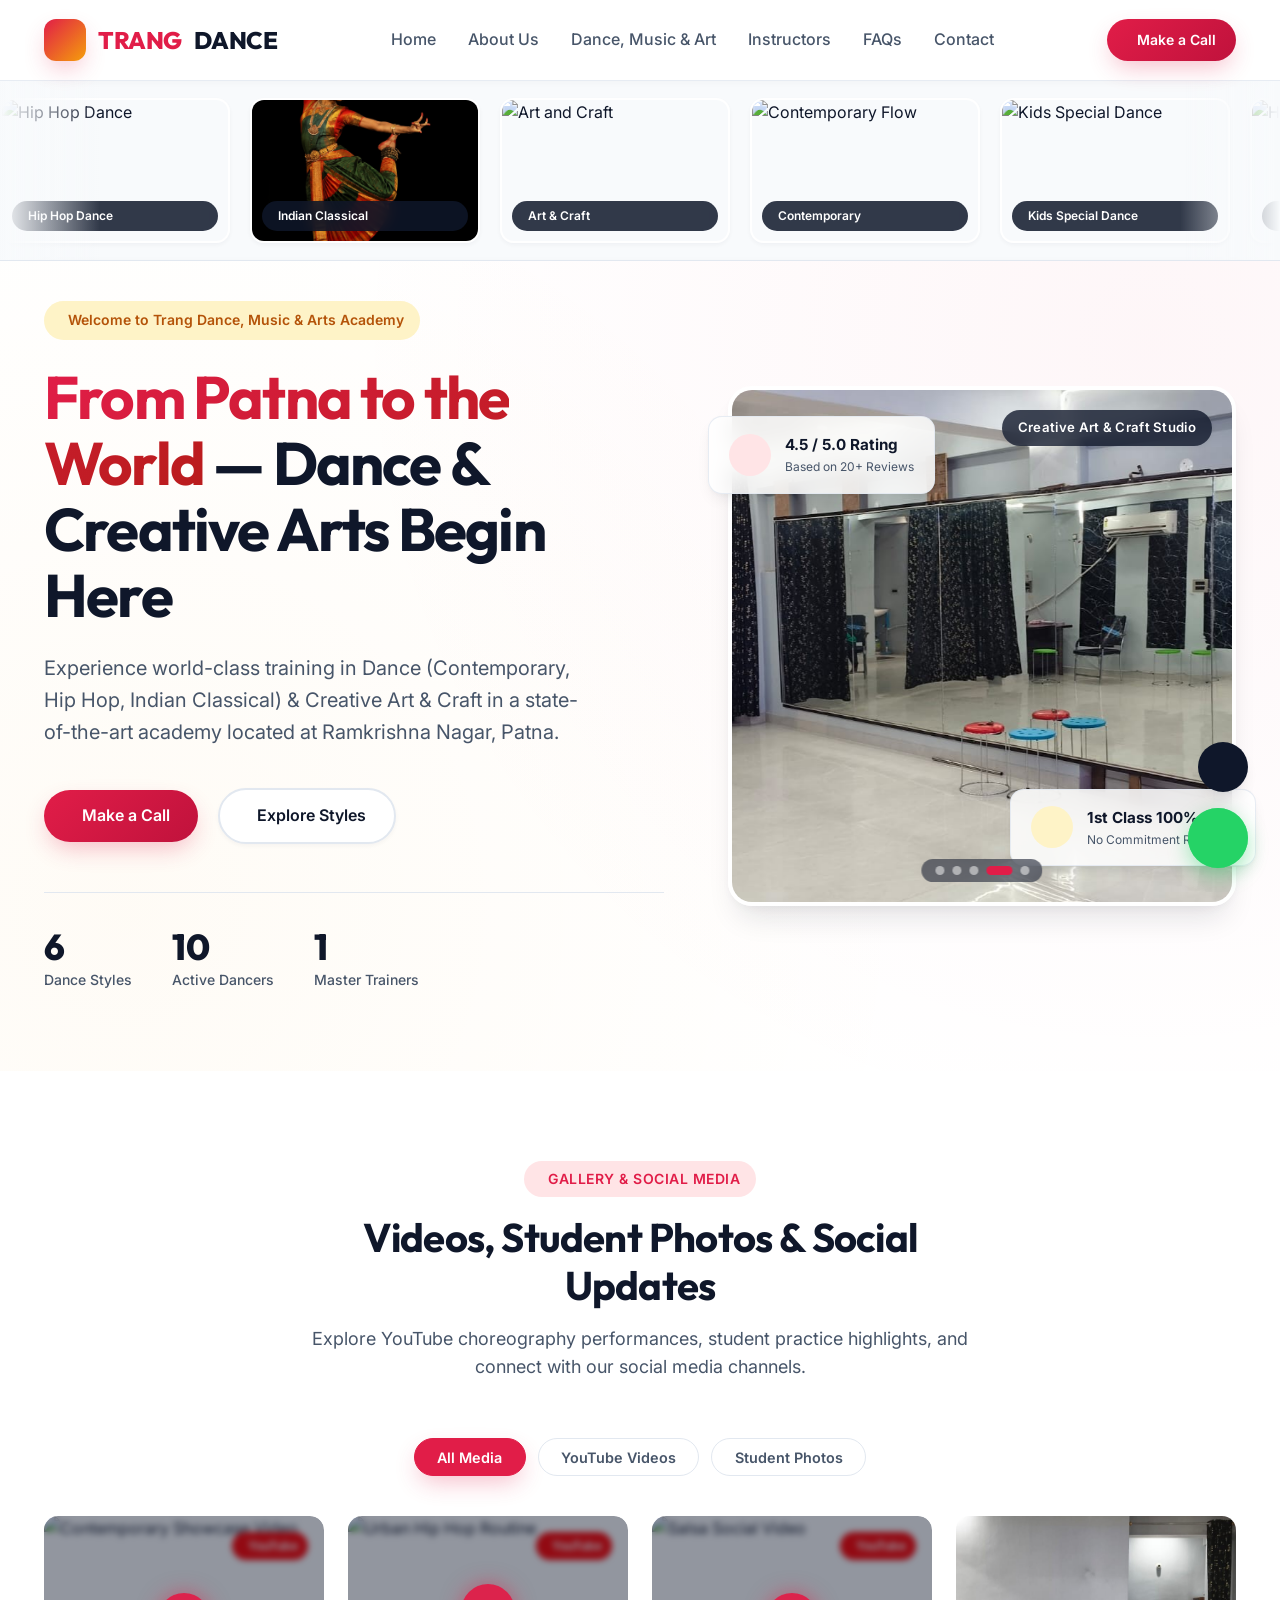
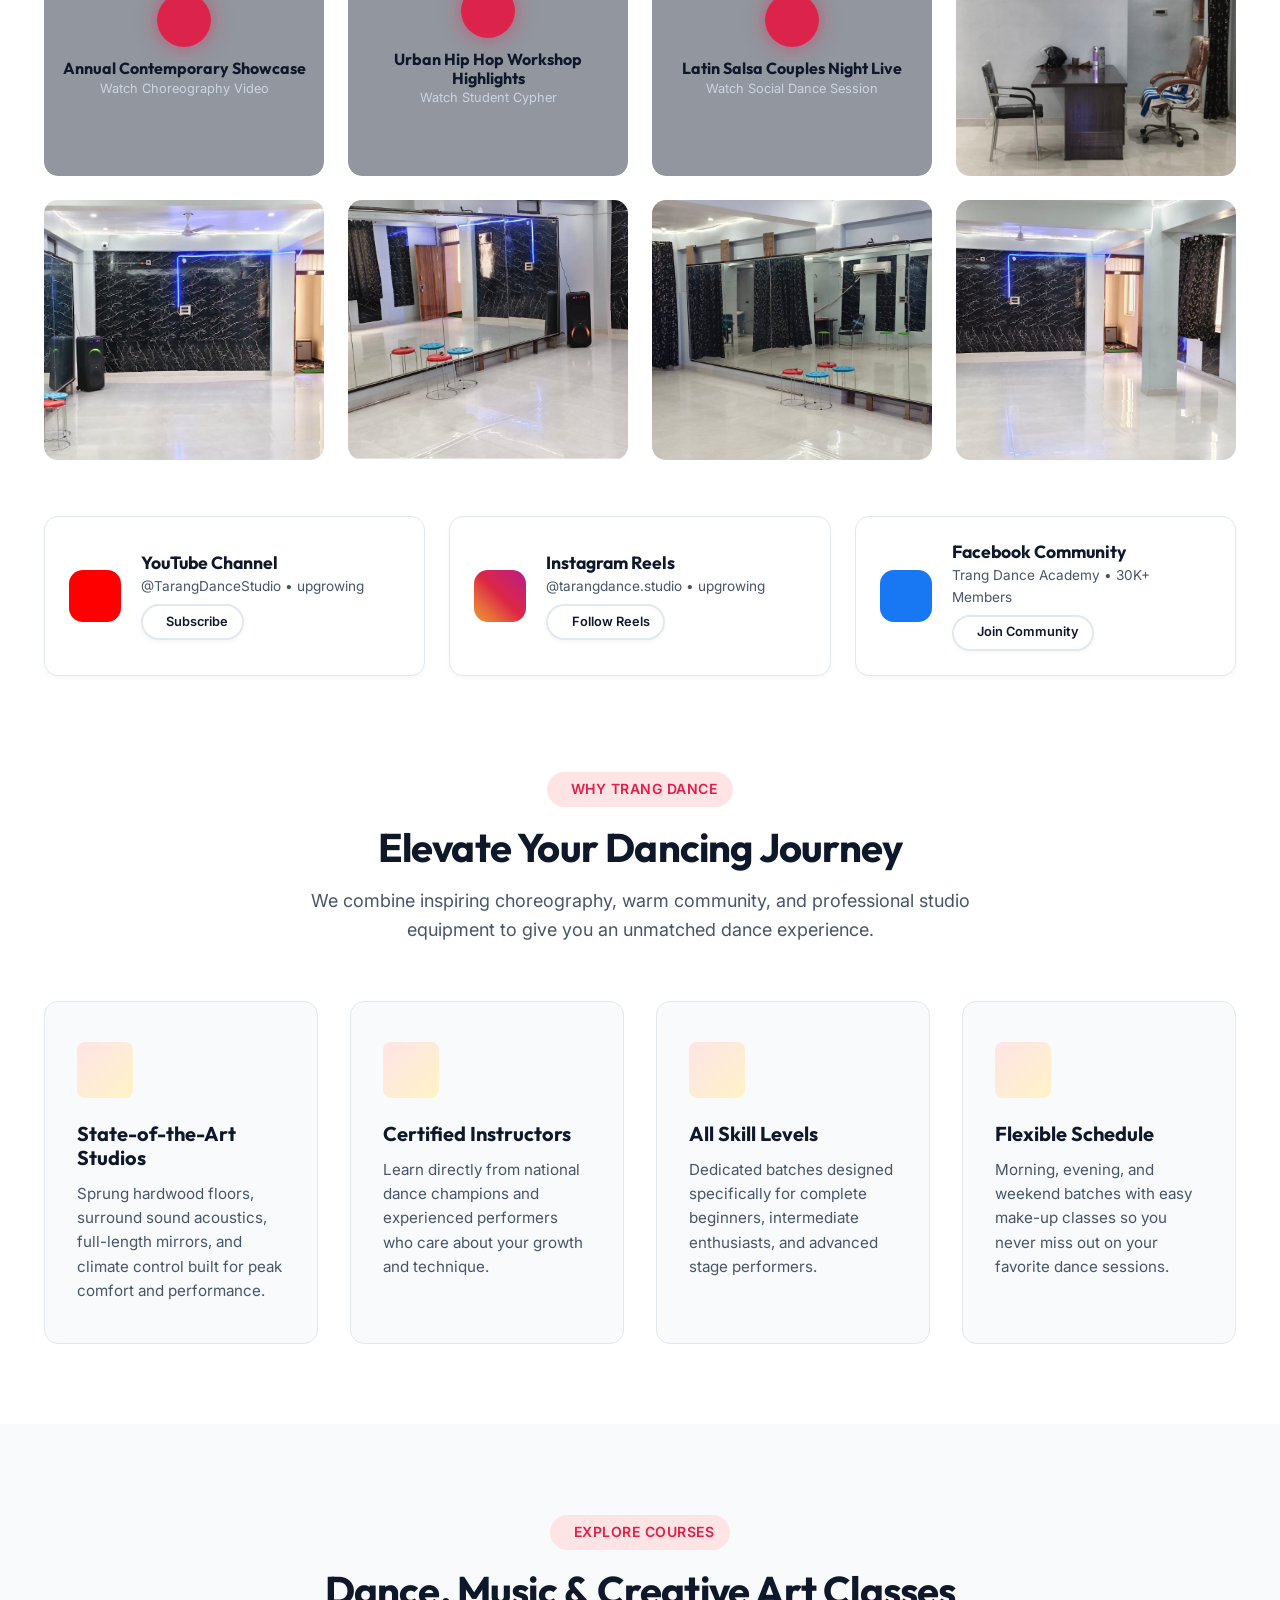
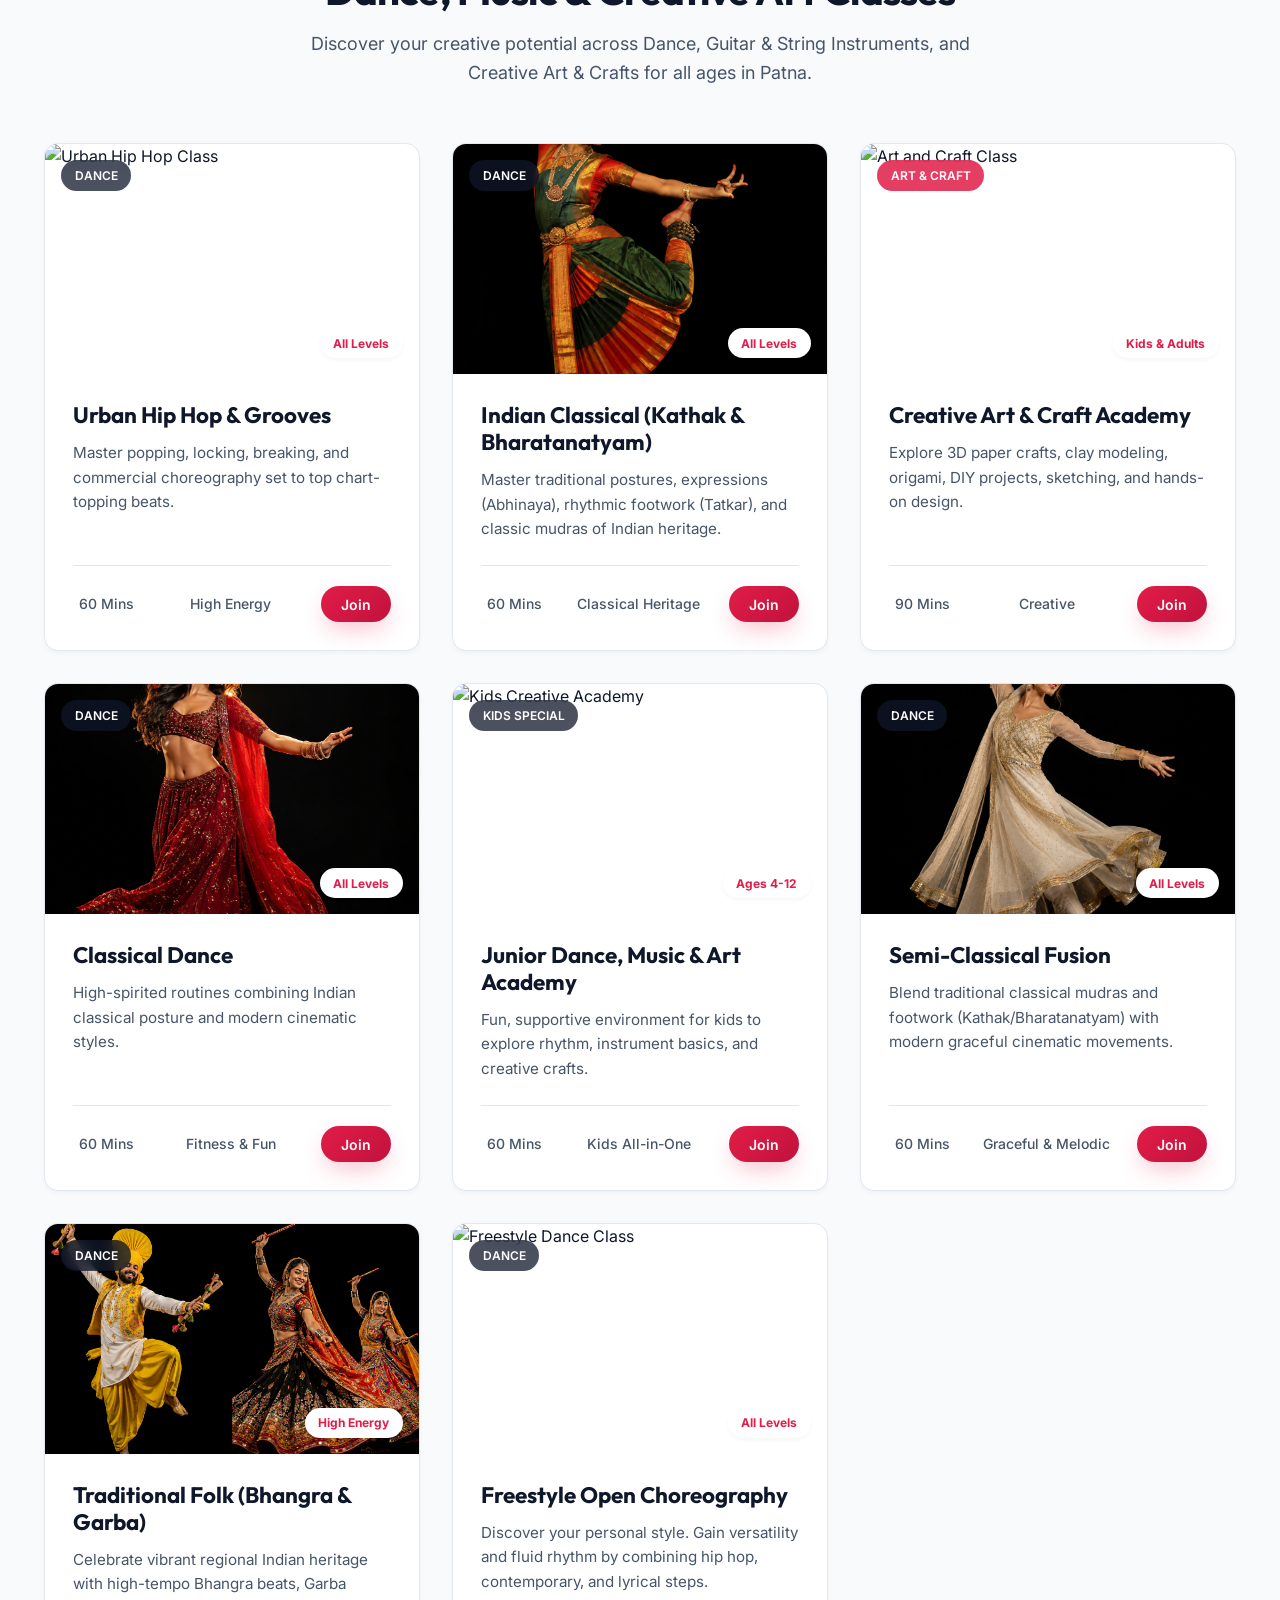
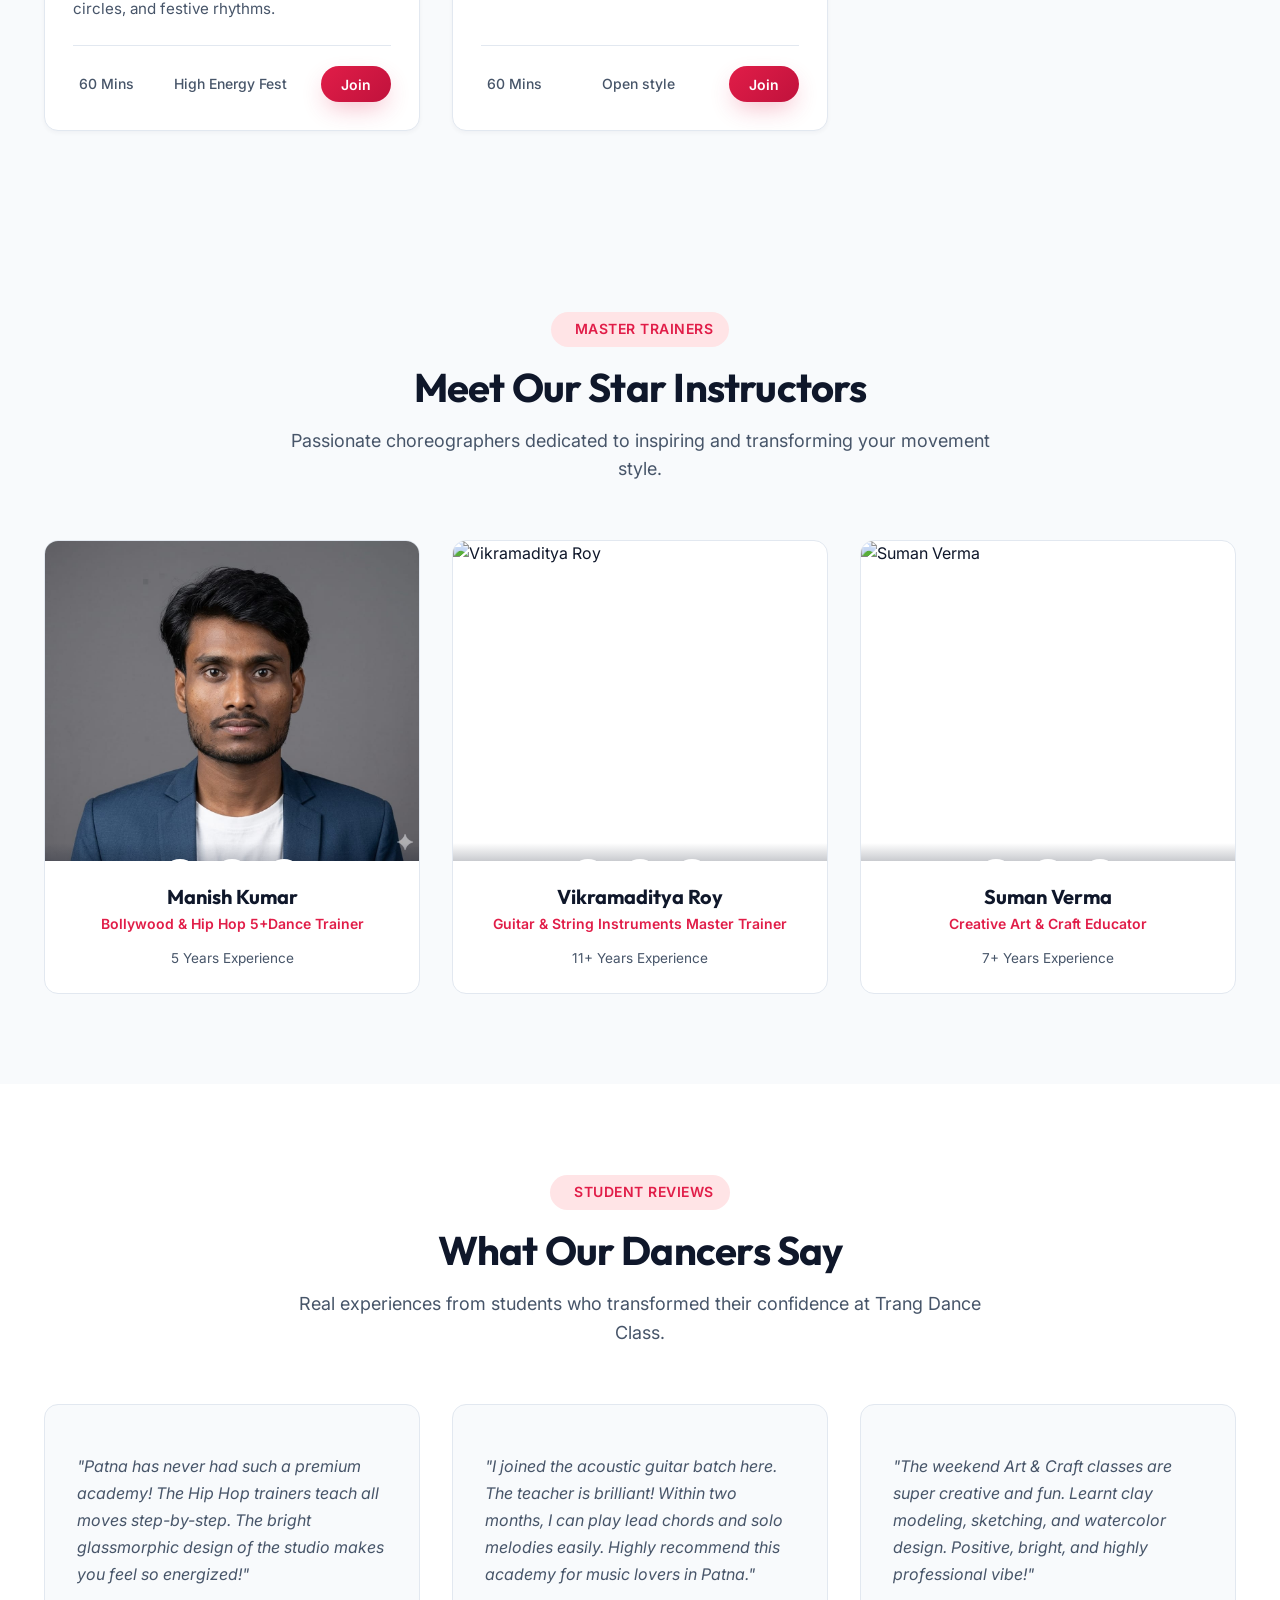
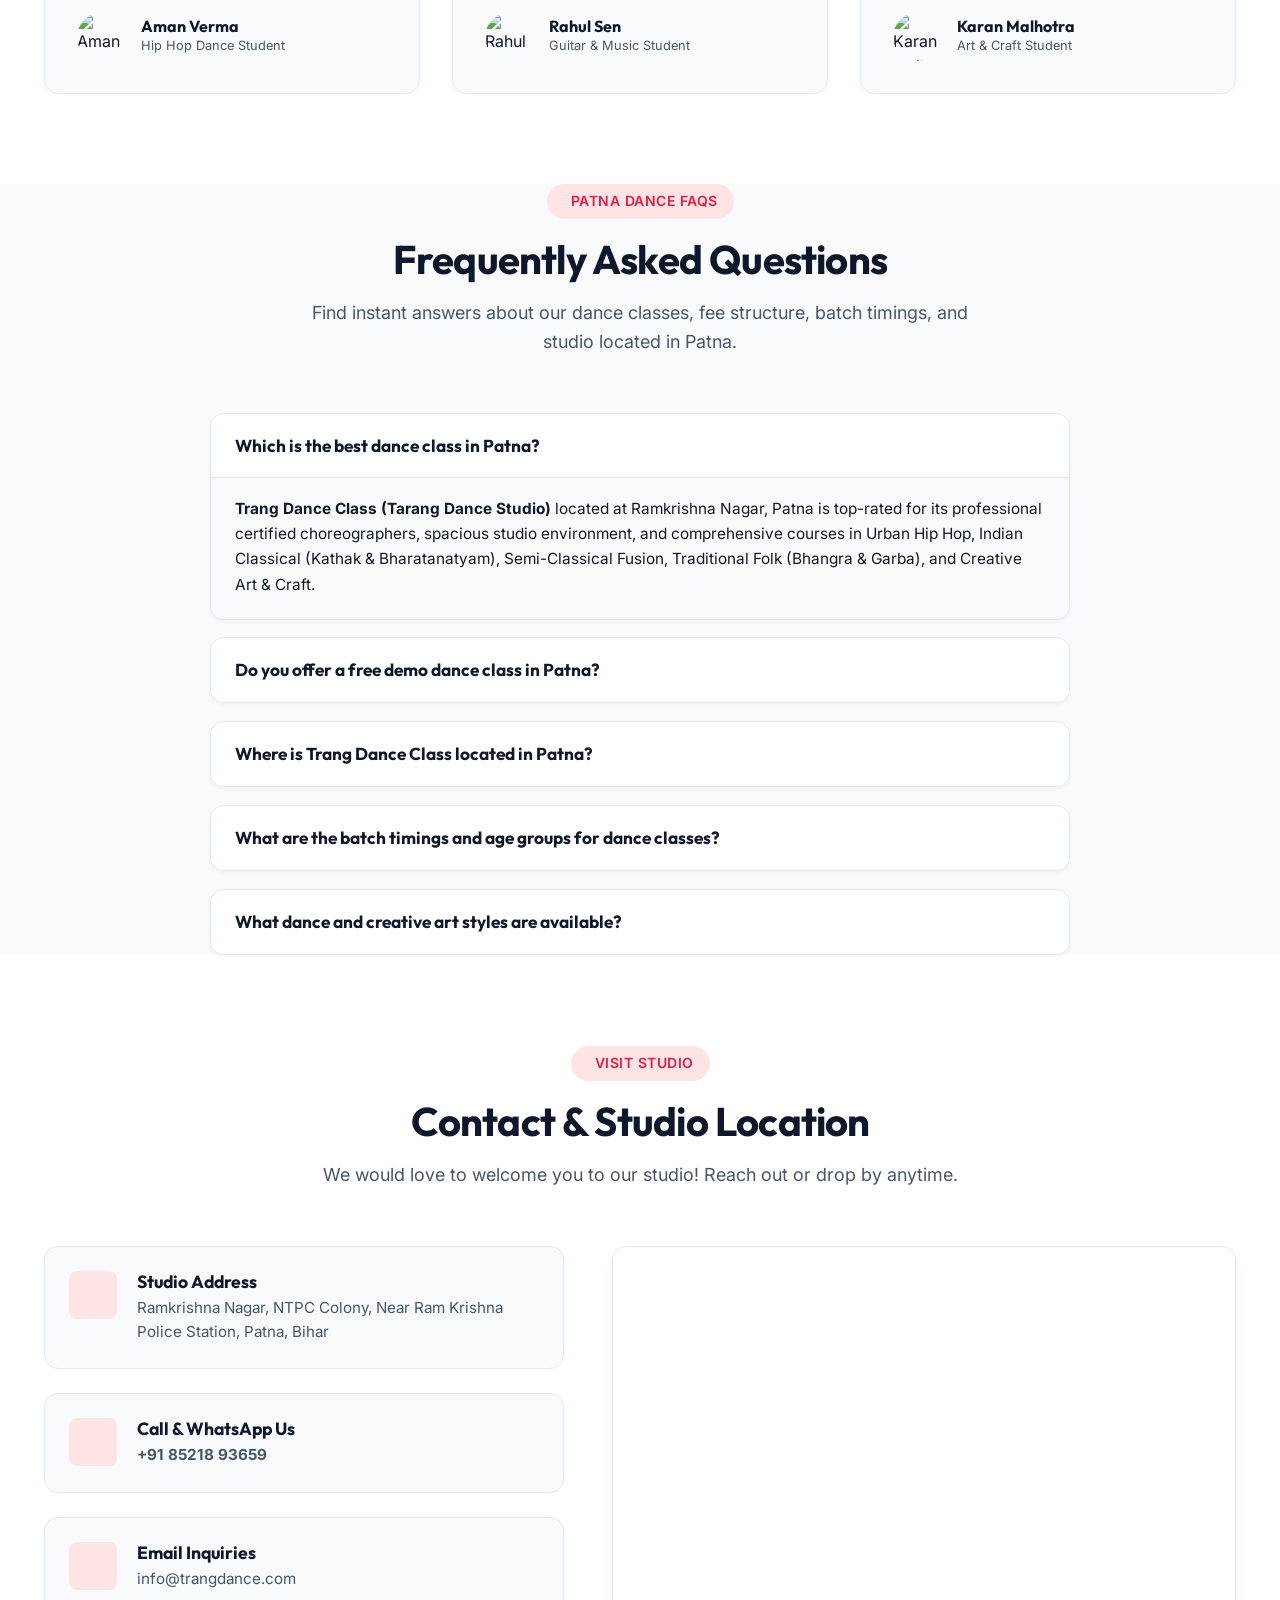
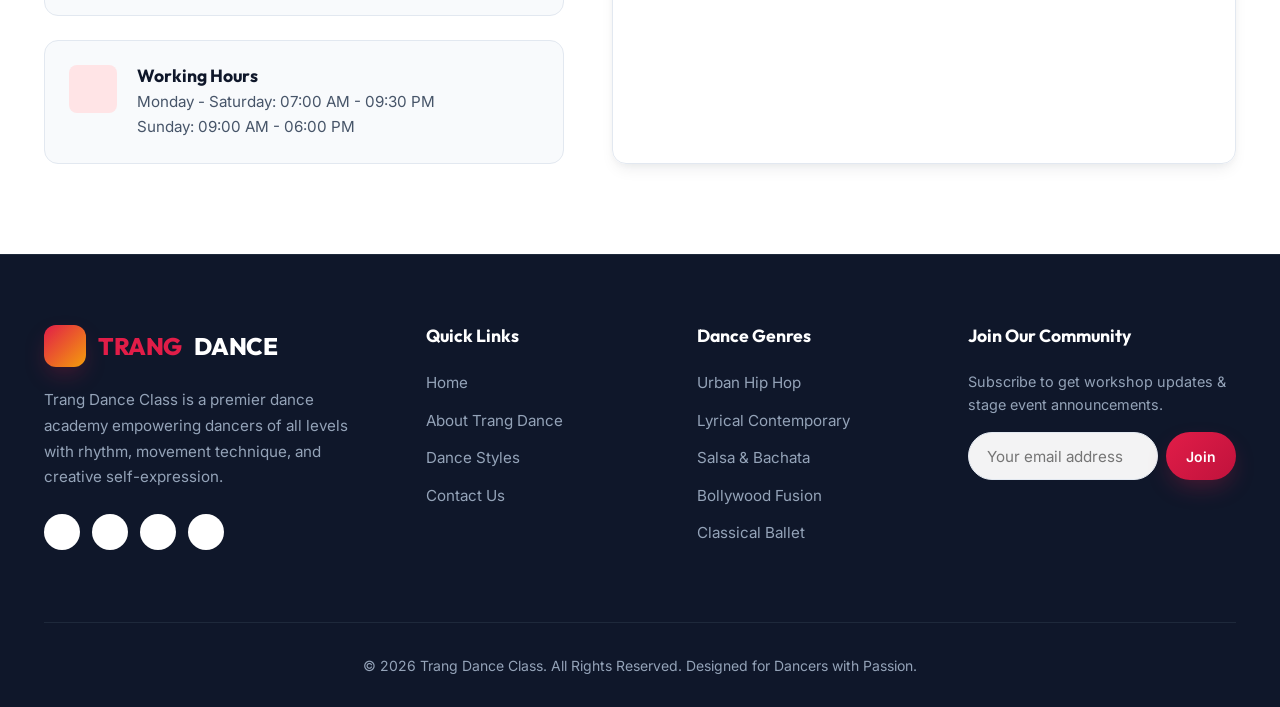
==== index.html @ 114a0bfc "feat: replace Classical Ballet with Kids Special Dance across ticker banner and hero slides" ====
<!DOCTYPE html>
<html lang="en">

  <!-- Primary On-Page SEO Meta Tags -->
  <title>Best Dance Classes in Patna | Trang Dance Class & Academy | #1 Dance Studio Patna</title>
  <meta name="title" content="Best Dance Classes in Patna | Trang Dance Class & Academy | #1 Dance Studio Patna">
  <meta name="description"
    content="Looking for the best dance classes in Patna? Trang Dance Class in Ramkrishna Nagar & Kankarbagh offers expert training in Hip Hop, Kathak, Classical, Semi-Classical, Folk, Contemporary & Art & Craft for kids & adults. Book 100% Free Demo Class today!">
  <meta name="keywords"
    content="best dance classes in Patna, top dance academy in Patna, dance studio Ramkrishna Nagar Patna, Kathak classes Patna, Hip Hop dance class Patna, dance school near Kankarbagh Patna, Semi classical dance Patna, Folk dance Bhangra Garba Patna, kids dance classes Patna, Trang Dance Class">
  <meta name="author" content="Trang Dance Class Patna">
  <meta name="robots" content="index, follow">
  <link rel="canonical" href="https://www.trangdanceclasses.com/">

  <!-- Local SEO & Geo Meta Tags (Patna, Bihar) -->
  <meta name="geo.region" content="IN-BR">
  <meta name="geo.placename" content="Patna">
  <meta name="geo.position" content="25.5941;85.1376">
  <meta name="ICBM" content="25.5941, 85.1376">

  <!-- Open Graph / Facebook Meta Tags -->
  <meta property="og:type" content="website">
  <meta property="og:url" content="https://www.trangdanceclasses.com/">
  <meta property="og:title" content="Best Dance Classes in Patna | Trang Dance Class & Academy">
  <meta property="og:description"
    content="Ranked #1 Dance Academy in Patna (Ramkrishna Nagar). Join Hip Hop, Kathak, Semi-Classical, Folk & Art classes with certified trainers. Claim 1st Class 100% Free!">
  <meta property="og:image" content="https://www.trangdanceclasses.com/image/image1.jpeg">
  <meta property="og:site_name" content="Trang Dance Class Patna">

  <!-- Twitter Meta Tags -->
  <meta property="twitter:card" content="summary_large_image">
  <meta property="twitter:url" content="https://www.trangdanceclasses.com/">
  <meta property="twitter:title" content="Best Dance Classes in Patna | Trang Dance Class & Academy">
  <meta property="twitter:description"
    content="Top rated dance academy in Patna offering Hip Hop, Kathak, Indian Classical, Semi-Classical & Creative Arts. Book free trial now!">
  <meta property="twitter:image" content="https://www.trangdanceclasses.com/image/image1.jpeg">

  <!-- Google Fonts: Outfit & Inter -->
  <link rel="preconnect" href="https://fonts.googleapis.com">
  <link rel="preconnect" href="https://fonts.gstatic.com" crossorigin>
  <link
    href="https://fonts.googleapis.com/css2?family=Inter:wght@300;400;500;600;700&family=Outfit:wght@500;600;700;800;900&display=swap"
    rel="stylesheet">

  <!-- Remix Icon CDN for Clean Modern Icons -->
  <link href="https://cdn.jsdelivr.net/npm/remixicon@3.5.0/fonts/remixicon.css" rel="stylesheet">

  <!-- Stylesheet -->
  <link rel="stylesheet" href="styles.css">

  <!-- Schema.org JSON-LD Structured Data for LocalBusiness / DanceSchool & FAQPage -->
  <script type="application/ld+json">
  {
    "@context": "https://schema.org",
    "@graph": [
      {
        "@type": "DanceSchool",
        "@id": "https://www.trangdanceclasses.com/#organization",
        "name": "Trang Dance Class & Academy",
        "alternateName": ["Tarang Dance Studio Patna", "Trang Dance Academy Patna"],
        "url": "https://www.trangdanceclasses.com/",
        "logo": "https://www.trangdanceclasses.com/image/image1.jpeg",
        "image": "https://www.trangdanceclasses.com/image/image1.jpeg",
        "description": "Top-rated dance academy and studio in Patna located at Ramkrishna Nagar near Kankarbagh. Offering expert training in Hip Hop, Kathak, Indian Classical, Semi-Classical, Folk, Contemporary, and Creative Art & Craft.",
        "telephone": "+918521893659",
        "priceRange": "₹",
        "address": {
          "@type": "PostalAddress",
          "streetAddress": "Ramkrishna Nagar, Near Bypass Road",
          "addressLocality": "Patna",
          "addressRegion": "Bihar",
          "postalCode": "800027",
          "addressCountry": "IN"
        },
        "geo": {
          "@type": "GeoCoordinates",
          "latitude": 25.5941,
          "longitude": 85.1376
        },
        "openingHoursSpecification": [
          {
            "@type": "OpeningHoursSpecification",
            "dayOfWeek": ["Monday", "Tuesday", "Wednesday", "Thursday", "Friday", "Saturday"],
            "opens": "07:00",
            "closes": "20:30"
          },
          {
            "@type": "OpeningHoursSpecification",
            "dayOfWeek": ["Sunday"],
            "opens": "08:00",
            "closes": "18:00"
          }
        ],
        "aggregateRating": {
          "@type": "AggregateRating",
          "ratingValue": "4.9",
          "reviewCount": "250",
          "bestRating": "5",
          "worstRating": "1"
        },
        "sameAs": [
          "https://www.instagram.com/tarangdance.studio",
          "https://www.youtube.com/@TarangDanceStudio",
          "https://facebook.com"
        ]
      },
      {
        "@type": "FAQPage",
        "@id": "https://www.trangdanceclasses.com/#faqpage",
        "mainEntity": [
          {
            "@type": "Question",
            "name": "Which is the best dance class in Patna?",
            "acceptedAnswer": {
              "@type": "Answer",
              "text": "Trang Dance Class (Tarang Dance Studio) in Ramkrishna Nagar, Patna is widely recognized as one of the best dance academies in Patna. It offers professional certified training in Hip Hop, Kathak, Indian Classical, Semi-Classical, Folk, Contemporary, and Art & Craft."
            }
          },
          {
            "@type": "Question",
            "name": "Do you offer a free demo dance class in Patna?",
            "acceptedAnswer": {
              "@type": "Answer",
              "text": "Yes! Trang Dance Class offers a 100% Free Demo / Trial Class for all new students. You can experience the class, meet our master trainers, and explore the studio before enrolling."
            }
          },
          {
            "@type": "Question",
            "name": "Where is Trang Dance Class located in Patna?",
            "acceptedAnswer": {
              "@type": "Answer",
              "text": "Trang Dance Class is located at Ramkrishna Nagar, near Kankarbagh & Bypass Road, Patna, Bihar 800027."
            }
          },
          {
            "@type": "Question",
            "name": "What dance styles are taught at Trang Dance Class Patna?",
            "acceptedAnswer": {
              "@type": "Answer",
              "text": "We offer beginner to advanced courses in Urban Hip Hop, Indian Classical (Kathak & Bharatanatyam), Semi-Classical Fusion, Traditional Folk (Bhangra & Garba), Contemporary Flow, Bollywood Dance, and Creative Art & Craft."
            }
          }
        ]
      }
    ]
  }
  </script>
</head>

<body>

  <!-- ==========================================
       HEADER & NAVIGATION BAR
       ========================================== -->
  <header class="header">
    <div class="container nav-container">
      <!-- Logo -->
      <a href="#hero" class="logo">
        <div class="logo-icon">
          <i class="ri-music-2-fill"></i>
        </div>
        <span>TRANG</span> DANCE
      </a>

      <!-- Navigation Links -->
      <nav class="nav-links" id="navLinks">
        <a href="#hero" class="nav-link active">Home</a>
        <a href="#about" class="nav-link">About Us</a>
        <a href="#programs" class="nav-link">Dance, Music & Art</a>
        <a href="#instructors" class="nav-link">Instructors</a>
        <a href="#faq" class="nav-link">FAQs</a>
        <a href="#contact" class="nav-link">Contact</a>
      </nav>

      <!-- Header Action Buttons -->
      <div class="nav-actions">
        <a href="tel:+918521893659" class="btn btn-primary btn-sm">
          <i class="ri-phone-fill"></i> Make a Call
        </a>
        <button class="mobile-toggle" id="mobileToggle" aria-label="Toggle navigation menu">
          <i class="ri-menu-line"></i>
        </button>
      </div>
    </div>
  </header>

  <!-- ==========================================
       INFINITE SLIDING IMAGE CAROUSEL (BELOW HEADER)
       ========================================== -->
  <div class="sliding-banner">
    <div class="sliding-track">
      <!-- Item 1: Hip Hop Dance -->
      <div class="slide-item">
        <img src="https://images.unsplash.com/photo-1535525153412-5a42439a210d?w=400&auto=format&fit=crop&q=80"
          alt="Hip Hop Dance">
        <span class="slide-badge"><i class="ri-fire-fill"></i> Hip Hop Dance</span>
      </div>
      <!-- Item 2: Indian Classical -->
      <div class="slide-item">
        <img src="/image/danceStyle1.png" alt="Indian Classical Dance">
        <span class="slide-badge"><i class="ri-sparkles-fill"></i> Indian Classical</span>
      </div>
      <!-- Item 3: Creative Art & Craft -->
      <div class="slide-item">
        <img src="https://images.unsplash.com/photo-1513364776144-60967b0f800f?w=400&auto=format&fit=crop&q=80"
          alt="Art and Craft">
        <span class="slide-badge"><i class="ri-palette-fill"></i> Art & Craft</span>
      </div>
      <!-- Item 4: Contemporary Dance -->
      <div class="slide-item">
        <img src="https://images.unsplash.com/photo-1508700115892-45ecd05ae2ad?w=400&auto=format&fit=crop&q=80"
          alt="Contemporary Flow">
        <span class="slide-badge"><i class="ri-heart-pulse-fill"></i> Contemporary</span>
      </div>
      <!-- Item 5: Kids Special Dance -->
      <div class="slide-item">
        <img src="https://images.unsplash.com/photo-1518611012118-696072aa579a?w=400&auto=format&fit=crop&q=80"
          alt="Kids Special Dance">
        <span class="slide-badge"><i class="ri-emotion-happy-fill"></i> Kids Special Dance</span>
      </div>

      <!-- Duplicate Set for 100% Seamless Infinite Loop -->
      <div class="slide-item">
        <img src="https://images.unsplash.com/photo-1535525153412-5a42439a210d?w=400&auto=format&fit=crop&q=80"
          alt="Hip Hop Dance">
        <span class="slide-badge"><i class="ri-fire-fill"></i> Hip Hop Dance</span>
      </div>
      <div class="slide-item">
        <img src="/image/danceStyle1.png" alt="Indian Classical Dance">
        <span class="slide-badge"><i class="ri-sparkles-fill"></i> Indian Classical</span>
      </div>
      <div class="slide-item">
        <img src="https://images.unsplash.com/photo-1513364776144-60967b0f800f?w=400&auto=format&fit=crop&q=80"
          alt="Art and Craft">
        <span class="slide-badge"><i class="ri-palette-fill"></i> Art & Craft</span>
      </div>
      <div class="slide-item">
        <img src="https://images.unsplash.com/photo-1508700115892-45ecd05ae2ad?w=400&auto=format&fit=crop&q=80"
          alt="Contemporary Flow">
        <span class="slide-badge"><i class="ri-heart-pulse-fill"></i> Contemporary</span>
      </div>
      <div class="slide-item">
        <img src="https://images.unsplash.com/photo-1518611012118-696072aa579a?w=400&auto=format&fit=crop&q=80"
          alt="Kids Special Dance">
        <span class="slide-badge"><i class="ri-emotion-happy-fill"></i> Kids Special Dance</span>
      </div>
    </div>
  </div>

  <!-- ==========================================
       HERO SECTION
       ========================================== -->
  <section class="hero" id="hero">
    <div class="container hero-grid">
      <!-- Left Content -->
      <div class="hero-text animate-on-scroll">
        <div class="hero-tag">
          <i class="ri-sparkles-fill"></i> Welcome to Trang Dance, Music & Arts Academy
        </div>
        <h1 class="hero-title">
          <span class="highlight">From Patna to the World</span> — Dance & Creative Arts Begin Here
        </h1>
        <p class="hero-description">
          Experience world-class training in Dance (Contemporary, Hip Hop, Indian Classical) & Creative Art & Craft in a
          state-of-the-art academy located at Ramkrishna Nagar, Patna.
        </p>

        <div class="hero-buttons">
          <a href="tel:+918521893659" class="btn btn-primary">
            <i class="ri-phone-fill"></i> Make a Call
          </a>
          <a href="#programs" class="btn btn-secondary">
            <i class="ri-run-line"></i> Explore Styles
          </a>
        </div>

        <!-- Metric Statistics Counter -->
        <div class="hero-stats">
          <div class="stat-item">
            <h3 class="counter" data-target="12">0</h3>
            <p>Dance Styles</p>
          </div>
          <div class="stat-item">
            <h3 class="counter" data-target="20">0</h3>
            <p>Active Dancers</p>
          </div>
          <div class="stat-item">
            <h3 class="counter" data-target="2">0</h3>
            <p>Master Trainers</p>
          </div>
        </div>
      </div>

      <!-- Right Visual Feature -->
      <div class="hero-visual animate-on-scroll">
        <!-- Interactive Hero 5-Slide Carousel -->
        <div class="hero-img-wrapper hero-slider">
          <div class="hero-slides" id="heroSlides">
            <div class="hero-slide active">
              <img src="image/image1.jpeg" alt="Dance Performance">
              <div class="hero-slide-caption">Contemporary & Kids Dance Practice</div>
            </div>
            <div class="hero-slide">
              <img src="image/image2.jpeg" alt="Indian Classical Practice">
              <div class="hero-slide-caption">Indian Classical Dance</div>
            </div>
            <div class="hero-slide">
              <img src="image/image3.jpeg" alt="Urban Hip Hop Cypher">
              <div class="hero-slide-caption">Urban Hip Hop & Grooves</div>
            </div>
            <div class="hero-slide">
              <img src="image/image4.jpeg" alt="Creative Art & Craft">
              <div class="hero-slide-caption">Creative Art & Craft Studio</div>
            </div>
            <div class="hero-slide">
              <img src="image/image5.jpeg" alt="Studio Tour">
              <div class="hero-slide-caption">Studio Tour</div>
            </div>
          </div>

          <!-- Hero Slider Dots -->
          <div class="hero-slider-dots" id="heroSliderDots">
            <span class="dot active" data-index="0"></span>
            <span class="dot" data-index="1"></span>
            <span class="dot" data-index="2"></span>
            <span class="dot" data-index="3"></span>
            <span class="dot" data-index="4"></span>
          </div>
        </div>



        <!-- Floating Decorative Badges -->
        <div class="floating-badge badge-top">
          <div class="badge-icon">
            <i class="ri-star-fill"></i>
          </div>
          <div class="badge-text">
            <strong>4.5 / 5.0 Rating</strong>
            <span>Based on 20+ Reviews</span>
          </div>
        </div>

        <div class="floating-badge badge-bottom">
          <div class="badge-icon" style="background-color: var(--accent-gold-soft); color: var(--accent-secondary);">
            <i class="ri-gift-fill"></i>
          </div>
          <div class="badge-text">
            <strong>1st Class 100% Free</strong>
            <span>No Commitment Required</span>
          </div>
        </div>
      </div>
    </div>
  </section>




  <!-- ==========================================
       PHOTO, VIDEO & SOCIAL MEDIA GALLERY
       ========================================== -->
  <section class="gallery" id="gallery">
    <div class="container">
      <div class="section-header animate-on-scroll">
        <div class="section-badge"><i class="ri-video-fill"></i> Gallery & Social Media</div>
        <h2 class="section-title">Videos, Student Photos & Social Updates</h2>
        <p class="section-subtitle">Explore YouTube choreography performances, student practice highlights, and connect
          with our social media channels.</p>
      </div>

      <!-- Gallery Category Filter Tabs -->
      <div class="filter-bar animate-on-scroll" style="margin-bottom: 2.5rem;">
        <button class="filter-btn gallery-filter-btn active" data-gallery-filter="all">All Media</button>
        <button class="filter-btn gallery-filter-btn" data-gallery-filter="video"><i class="ri-youtube-line"></i>
          YouTube Videos</button>
        <button class="filter-btn gallery-filter-btn" data-gallery-filter="photo"><i class="ri-image-line"></i> Student
          Photos</button>
      </div>

      <!-- Gallery Grid -->
      <div class="gallery-grid">
        <!-- YouTube Video Reference Card 1 -->
        <div class="gallery-item gallery-video-item gallery-grid-item animate-on-scroll" data-type="video"
          data-video-id="L3wKzyIN1yk">
          <img src="https://images.unsplash.com/photo-1508700115892-45ecd05ae2ad?w=600&auto=format&fit=crop&q=80"
            alt="Contemporary Showcase Video">
          <span class="video-card-badge"><i class="ri-youtube-fill"></i> YouTube</span>
          <div class="gallery-overlay" style="opacity: 1; background: rgba(15, 23, 42, 0.45);">
            <div class="video-play-btn"><i class="ri-play-fill"></i></div>
            <h4>Annual Contemporary Showcase</h4>
            <span style="font-size: 0.8rem; color: #cbd5e1;">Watch Choreography Video</span>
          </div>
        </div>

        <!-- YouTube Video Reference Card 2 -->
        <div class="gallery-item gallery-video-item gallery-grid-item animate-on-scroll" data-type="video"
          data-video-id="2Vv-BfVoq4g">
          <img src="https://images.unsplash.com/photo-1535525153412-5a42439a210d?w=600&auto=format&fit=crop&q=80"
            alt="Urban Hip Hop Routine">
          <span class="video-card-badge"><i class="ri-youtube-fill"></i> YouTube</span>
          <div class="gallery-overlay" style="opacity: 1; background: rgba(15, 23, 42, 0.45);">
            <div class="video-play-btn"><i class="ri-play-fill"></i></div>
            <h4>Urban Hip Hop Workshop Highlights</h4>
            <span style="font-size: 0.8rem; color: #cbd5e1;">Watch Student Cypher</span>
          </div>
        </div>

        <!-- YouTube Video Reference Card 3 -->
        <div class="gallery-item gallery-video-item gallery-grid-item animate-on-scroll" data-type="video"
          data-video-id="YQHsXMglC9A">
          <img src="https://images.unsplash.com/photo-1504609773096-104ff2c73ba4?w=600&auto=format&fit=crop&q=80"
            alt="Salsa Social Video">
          <span class="video-card-badge"><i class="ri-youtube-fill"></i> YouTube</span>
          <div class="gallery-overlay" style="opacity: 1; background: rgba(15, 23, 42, 0.45);">
            <div class="video-play-btn"><i class="ri-play-fill"></i></div>
            <h4>Latin Salsa Couples Night Live</h4>
            <span style="font-size: 0.8rem; color: #cbd5e1;">Watch Social Dance Session</span>
          </div>
        </div>

        <!-- Student Photo Card 1 -->
        <div class="gallery-item gallery-grid-item animate-on-scroll" data-type="photo">
          <img src="image/image1.jpeg" alt="Contemporary Ballet Practice">
          <div class="gallery-overlay">
            <i class="ri-zoom-in-line"></i>
            <h4>Contemporary Ballet Practice</h4>
            <span style="font-size: 0.8rem; color: #cbd5e1;">Student Dance Practice</span>
          </div>
        </div>

        <!-- Student Photo Card 2 -->
        <div class="gallery-item gallery-grid-item animate-on-scroll" data-type="photo">
          <img src="image/image2.jpeg" alt="Guitar Music Session">
          <div class="gallery-overlay">
            <i class="ri-zoom-in-line"></i>
            <h4>Guitar Music Session</h4>
            <span style="font-size: 0.8rem; color: #cbd5e1;">Instrument Practice</span>
          </div>
        </div>

        <!-- Student Photo Card 3 -->
        <div class="gallery-item gallery-grid-item animate-on-scroll" data-type="photo">
          <img src="image/image3.jpeg" alt="Urban Hip Hop Class">
          <div class="gallery-overlay">
            <i class="ri-zoom-in-line"></i>
            <h4>Urban Hip Hop Class</h4>
            <span style="font-size: 0.8rem; color: #cbd5e1;">Street Grooves Group</span>
          </div>
        </div>

        <!-- Student Photo Card 4 -->
        <div class="gallery-item gallery-grid-item animate-on-scroll" data-type="photo">
          <img src="image/image4.jpeg" alt="Art & Craft Studio">
          <div class="gallery-overlay">
            <i class="ri-zoom-in-line"></i>
            <h4>Art & Craft Studio</h4>
            <span style="font-size: 0.8rem; color: #cbd5e1;">Creative Design & Origami</span>
          </div>
        </div>

        <!-- Student Photo Card 5 -->
        <div class="gallery-item gallery-grid-item animate-on-scroll" data-type="photo">
          <img src="image/image5.jpeg" alt="Flute Melodic Session">
          <div class="gallery-overlay">
            <i class="ri-zoom-in-line"></i>
            <h4>Flute Melodic Session</h4>
            <span style="font-size: 0.8rem; color: #cbd5e1;">Classical Flute Melodies</span>
          </div>
        </div>
      </div>

      <!-- Social Media Connect Cards -->
      <div class="social-cards-grid animate-on-scroll">
        <!-- YouTube Social Card -->
        <div class="social-card">
          <div class="social-card-icon yt"><i class="ri-youtube-fill"></i></div>
          <div class="social-card-info" style="flex-grow: 1;">
            <h4>YouTube Channel</h4>
            <p>@TarangDanceStudio • upgrowing</p>
            <a href="https://www.youtube.com/@TarangDanceStudio" target="_blank" class="btn btn-secondary btn-sm"
              style="padding: 0.35rem 0.85rem; font-size: 0.8rem;">
              <i class="ri-youtube-fill" style="color: #ff0000;"></i> Subscribe
            </a>
          </div>
        </div>

        <!-- Instagram Social Card -->
        <div class="social-card">
          <div class="social-card-icon ig"><i class="ri-instagram-line"></i></div>
          <div class="social-card-info" style="flex-grow: 1;">
            <h4>Instagram Reels</h4>
            <p>@tarangdance.studio • upgrowing</p>
            <a href="https://www.instagram.com/tarangdance.studio" target="_blank" class="btn btn-secondary btn-sm"
              style="padding: 0.35rem 0.85rem; font-size: 0.8rem;">
              <i class="ri-instagram-line" style="color: #e1306c;"></i> Follow Reels
            </a>
          </div>
        </div>

        <!-- Facebook Social Card -->
        <div class="social-card">
          <div class="social-card-icon fb"><i class="ri-facebook-fill"></i></div>
          <div class="social-card-info" style="flex-grow: 1;">
            <h4>Facebook Community</h4>
            <p>Trang Dance Academy • 30K+ Members</p>
            <a href="https://facebook.com" target="_blank" class="btn btn-secondary btn-sm"
              style="padding: 0.35rem 0.85rem; font-size: 0.8rem;">
              <i class="ri-facebook-fill" style="color: #1877f2;"></i> Join Community
            </a>
          </div>
        </div>
      </div>
    </div>
  </section>





  <!-- ==========================================
       WHY CHOOSE US / FEATURES SECTION
       ========================================== -->
  <section class="features" id="about">
    <div class="container">
      <div class="section-header animate-on-scroll">
        <div class="section-badge"><i class="ri-medal-fill"></i> Why Trang Dance</div>
        <h2 class="section-title">Elevate Your Dancing Journey</h2>
        <p class="section-subtitle">We combine inspiring choreography, warm community, and professional studio equipment
          to give you an unmatched dance experience.</p>
      </div>

      <div class="features-grid">
        <div class="feature-card animate-on-scroll">
          <div class="feature-icon">
            <i class="ri-building-4-line"></i>
          </div>
          <h3 class="feature-title">State-of-the-Art Studios</h3>
          <p class="feature-desc">Sprung hardwood floors, surround sound acoustics, full-length mirrors, and climate
            control built for peak comfort and performance.</p>
        </div>

        <div class="feature-card animate-on-scroll">
          <div class="feature-icon">
            <i class="ri-user-star-line"></i>
          </div>
          <h3 class="feature-title">Certified Instructors</h3>
          <p class="feature-desc">Learn directly from national dance champions and experienced performers who care about
            your growth and technique.</p>
        </div>

        <div class="feature-card animate-on-scroll">
          <div class="feature-icon">
            <i class="ri-group-line"></i>
          </div>
          <h3 class="feature-title">All Skill Levels</h3>
          <p class="feature-desc">Dedicated batches designed specifically for complete beginners, intermediate
            enthusiasts, and advanced stage performers.</p>
        </div>

        <div class="feature-card animate-on-scroll">
          <div class="feature-icon">
            <i class="ri-calendar-event-line"></i>
          </div>
          <h3 class="feature-title">Flexible Schedule</h3>
          <p class="feature-desc">Morning, evening, and weekend batches with easy make-up classes so you never miss out
            on your favorite dance sessions.</p>
        </div>
      </div>
    </div>
  </section>

  <!-- ==========================================
       DANCE PROGRAMS & STYLES
       ========================================== -->
  <section class="programs" id="programs">
    <div class="container">
      <div class="section-header animate-on-scroll">
        <div class="section-badge"><i class="ri-palette-line"></i> Explore Courses</div>
        <h2 class="section-title">Dance, Music & Creative Art Classes</h2>
        <p class="section-subtitle">Discover your creative potential across Dance, Guitar & String Instruments, and
          Creative Art & Crafts for all ages in Patna.</p>
      </div>


      <!-- Programs Grid -->
      <div class="programs-grid" id="programsGrid">

        <!-- Card 1: Hip Hop -->
        <div class="program-card animate-on-scroll" data-category="dance">
          <div class="program-img-wrapper">
            <img src="https://images.unsplash.com/photo-1535525153412-5a42439a210d?w=600&auto=format&fit=crop&q=80"
              alt="Urban Hip Hop Class">
            <span class="program-category">Dance</span>
            <span class="program-level">All Levels</span>
          </div>
          <div class="program-content">
            <h3 class="program-title">Urban Hip Hop & Grooves</h3>
            <p class="program-desc">Master popping, locking, breaking, and commercial choreography set to top
              chart-topping beats.</p>
            <div class="program-meta">
              <div class="meta-item"><i class="ri-time-line"></i> 60 Mins</div>
              <div class="meta-item"><i class="ri-fire-line"></i> High Energy</div>
              <button class="btn btn-primary btn-sm open-booking-modal"
                data-class="Urban Hip Hop & Grooves">Join</button>
            </div>
          </div>
        </div>

        <!-- Card 2: Indian Classical -->
        <div class="program-card animate-on-scroll" data-category="dance">
          <div class="program-img-wrapper">
            <img src="/image/danceStyle1.png" alt="Indian Classical Dance">
            <span class="program-category">Dance</span>
            <span class="program-level">All Levels</span>
          </div>
          <div class="program-content">
            <h3 class="program-title">Indian Classical (Kathak & Bharatanatyam)</h3>
            <p class="program-desc">Master traditional postures, expressions (Abhinaya), rhythmic footwork (Tatkar), and
              classic mudras of Indian heritage.</p>
            <div class="program-meta">
              <div class="meta-item"><i class="ri-time-line"></i> 60 Mins</div>
              <div class="meta-item"><i class="ri-sparkles-fill"></i> Classical Heritage</div>
              <button class="btn btn-primary btn-sm open-booking-modal"
                data-class="Indian Classical Dance">Join</button>
            </div>
          </div>
        </div>

        <!-- Card 3: Art & Craft Studio -->
        <div class="program-card animate-on-scroll" data-category="art">
          <div class="program-img-wrapper">
            <img src="https://images.unsplash.com/photo-1513364776144-60967b0f800f?w=600&auto=format&fit=crop&q=80"
              alt="Art and Craft Class">
            <span class="program-category" style="background: rgba(225, 29, 72, 0.85);">Art & Craft</span>
            <span class="program-level">Kids & Adults</span>
          </div>
          <div class="program-content">
            <h3 class="program-title">Creative Art & Craft Academy</h3>
            <p class="program-desc">Explore 3D paper crafts, clay modeling, origami, DIY projects, sketching, and
              hands-on design.</p>
            <div class="program-meta">
              <div class="meta-item"><i class="ri-time-line"></i> 90 Mins</div>
              <div class="meta-item"><i class="ri-palette-fill"></i> Creative</div>
              <button class="btn btn-primary btn-sm open-booking-modal"
                data-class="Creative Art & Craft Academy">Join</button>
            </div>
          </div>
        </div>

        <!-- Card 4: Contemporary & Bollywood Dance -->
        <div class="program-card animate-on-scroll" data-category="dance">
          <div class="program-img-wrapper">
            <img src="/image/danceStyleBollywood.png" alt="Bollywood Dance Class">
            <span class="program-category">Dance</span>
            <span class="program-level">All Levels</span>
          </div>
          <div class="program-content">
            <h3 class="program-title">Classical Dance</h3>
            <p class="program-desc">High-spirited routines combining Indian classical posture and modern cinematic
              styles.</p>
            <div class="program-meta">
              <div class="meta-item"><i class="ri-time-line"></i> 60 Mins</div>
              <div class="meta-item"><i class="ri-flashlight-line"></i> Fitness & Fun</div>
              <button class="btn btn-primary btn-sm open-booking-modal"
                data-class="Bollywood & Classical Dance">Join</button>
            </div>
          </div>
        </div>

        <!-- Card 5: Kids Special -->
        <div class="program-card animate-on-scroll" data-category="kids">
          <div class="program-img-wrapper">
            <img src="https://images.unsplash.com/photo-1518611012118-696072aa579a?w=600&auto=format&fit=crop&q=80"
              alt="Kids Creative Academy">
            <span class="program-category">Kids Special</span>
            <span class="program-level">Ages 4-12</span>
          </div>
          <div class="program-content">
            <h3 class="program-title">Junior Dance, Music & Art Academy</h3>
            <p class="program-desc">Fun, supportive environment for kids to explore rhythm, instrument basics, and
              creative crafts.</p>
            <div class="program-meta">
              <div class="meta-item"><i class="ri-time-line"></i> 60 Mins</div>
              <div class="meta-item"><i class="ri-emotion-happy-line"></i> Kids All-in-One</div>
              <button class="btn btn-primary btn-sm open-booking-modal"
                data-class="Junior Creative Academy">Join</button>
            </div>
          </div>
        </div>

        <!-- Card 6: Semi-Classical Fusion -->
        <div class="program-card animate-on-scroll" data-category="dance">
          <div class="program-img-wrapper">
            <img src="image/imageStyleSemiClassical.png" alt="Semi-Classical Fusion Dance">
            <span class="program-category">Dance</span>
            <span class="program-level">All Levels</span>
          </div>
          <div class="program-content">
            <h3 class="program-title">Semi-Classical Fusion</h3>
            <p class="program-desc">Blend traditional classical mudras and footwork (Kathak/Bharatanatyam) with modern
              graceful cinematic movements.</p>
            <div class="program-meta">
              <div class="meta-item"><i class="ri-time-line"></i> 60 Mins</div>
              <div class="meta-item"><i class="ri-sparkles-line"></i> Graceful & Melodic</div>
              <button class="btn btn-primary btn-sm open-booking-modal" data-class="Semi-Classical Fusion">Join</button>
            </div>
          </div>
        </div>

        <!-- Card 7: Traditional Folk (Bhangra & Garba) -->
        <div class="program-card animate-on-scroll" data-category="dance">
          <div class="program-img-wrapper">
            <img src="image/imageStyleBhangra.png" alt="Traditional Folk Dance">
            <span class="program-category">Dance</span>
            <span class="program-level">High Energy</span>
          </div>
          <div class="program-content">
            <h3 class="program-title">Traditional Folk (Bhangra & Garba)</h3>
            <p class="program-desc">Celebrate vibrant regional Indian heritage with high-tempo Bhangra beats, Garba
              circles, and festive rhythms.</p>
            <div class="program-meta">
              <div class="meta-item"><i class="ri-time-line"></i> 60 Mins</div>
              <div class="meta-item"><i class="ri-flashlight-line"></i> High Energy Fest</div>
              <button class="btn btn-primary btn-sm open-booking-modal"
                data-class="Traditional Folk (Bhangra & Garba)">Join</button>
            </div>
          </div>
        </div>

        <!-- Card 8: Freestyle Open Choreography -->
        <div class="program-card animate-on-scroll" data-category="dance">
          <div class="program-img-wrapper">
            <img src="https://images.unsplash.com/photo-1508700115892-45ecd05ae2ad?w=600&auto=format&fit=crop&q=80"
              alt="Freestyle Dance Class">
            <span class="program-category">Dance</span>
            <span class="program-level">All Levels</span>
          </div>
          <div class="program-content">
            <h3 class="program-title">Freestyle Open Choreography</h3>
            <p class="program-desc">Discover your personal style. Gain versatility and fluid rhythm by combining hip
              hop, contemporary, and lyrical steps.</p>
            <div class="program-meta">
              <div class="meta-item"><i class="ri-time-line"></i> 60 Mins</div>
              <div class="meta-item"><i class="ri-creative-commons-zero-line"></i> Open style</div>
              <button class="btn btn-primary btn-sm open-booking-modal"
                data-class="Freestyle Open Choreography">Join</button>
            </div>
          </div>
        </div>

      </div>
    </div>
  </section>



  <!-- ==========================================
       EXPERT INSTRUCTORS SECTION
       ========================================== -->
  <section class="instructors" id="instructors">
    <div class="container">
      <div class="section-header animate-on-scroll">
        <div class="section-badge"><i class="ri-award-line"></i> Master Trainers</div>
        <h2 class="section-title">Meet Our Star Instructors</h2>
        <p class="section-subtitle">Passionate choreographers dedicated to inspiring and transforming your movement
          style.</p>
      </div>

      <div class="instructors-grid">
        <!-- Instructor 1 -->
        <div class="instructor-card animate-on-scroll">
          <div class="instructor-img-wrapper">
            <img src="/image/manish.png" alt="Manish kumar">
            <div class="instructor-socials">
              <a href="#" class="social-icon" aria-label="Instagram"><i class="ri-instagram-line"></i></a>
              <a href="#" class="social-icon" aria-label="YouTube"><i class="ri-youtube-line"></i></a>
              <a href="#" class="social-icon" aria-label="Facebook"><i class="ri-facebook-fill"></i></a>
            </div>
          </div>
          <div class="instructor-details">
            <h3 class="instructor-name">Manish Kumar</h3>
            <p class="instructor-role">Bollywood & Hip Hop 5+Dance Trainer</p>
            <p class="instructor-exp"><i class="ri-briefcase-line"></i> 5 Years Experience</p>
          </div>
        </div>


        <!-- Instructor 5: Music Master -->
        <div class="instructor-card animate-on-scroll">
          <div class="instructor-img-wrapper">
            <img src="https://images.unsplash.com/photo-1510915361894-db8b60106cb1?w=500&auto=format&fit=crop&q=80"
              alt="Vikramaditya Roy">
            <div class="instructor-socials">
              <a href="#" class="social-icon" aria-label="Instagram"><i class="ri-instagram-line"></i></a>
              <a href="#" class="social-icon" aria-label="YouTube"><i class="ri-youtube-line"></i></a>
              <a href="#" class="social-icon" aria-label="Facebook"><i class="ri-facebook-fill"></i></a>
            </div>
          </div>
          <div class="instructor-details">
            <h3 class="instructor-name">Vikramaditya Roy</h3>
            <p class="instructor-role">Guitar & String Instruments Master Trainer</p>
            <p class="instructor-exp"><i class="ri-briefcase-line"></i> 11+ Years Experience</p>
          </div>
        </div>

        <!-- Instructor 6: Art Educator -->
        <div class="instructor-card animate-on-scroll">
          <div class="instructor-img-wrapper">
            <img src="https://images.unsplash.com/photo-1513364776144-60967b0f800f?w=500&auto=format&fit=crop&q=80"
              alt="Suman Verma">
            <div class="instructor-socials">
              <a href="#" class="social-icon" aria-label="Instagram"><i class="ri-instagram-line"></i></a>
              <a href="#" class="social-icon" aria-label="YouTube"><i class="ri-youtube-line"></i></a>
              <a href="#" class="social-icon" aria-label="Facebook"><i class="ri-facebook-fill"></i></a>
            </div>
          </div>
          <div class="instructor-details">
            <h3 class="instructor-name">Suman Verma</h3>
            <p class="instructor-role">Creative Art & Craft Educator</p>
            <p class="instructor-exp"><i class="ri-briefcase-line"></i> 7+ Years Experience</p>
          </div>
        </div>
      </div>
    </div>
  </section>




  <!-- ==========================================
       STUDENT TESTIMONIALS
       ========================================== -->
  <section class="testimonials" id="testimonials">
    <div class="container">
      <div class="section-header animate-on-scroll">
        <div class="section-badge"><i class="ri-chat-heart-line"></i> Student Reviews</div>
        <h2 class="section-title">What Our Dancers Say</h2>
        <p class="section-subtitle">Real experiences from students who transformed their confidence at Trang Dance
          Class.</p>
      </div>

      <div class="testimonials-grid">
        <div class="testimonial-card animate-on-scroll">
          <div class="stars">
            <i class="ri-star-fill"></i><i class="ri-star-fill"></i><i class="ri-star-fill"></i><i
              class="ri-star-fill"></i><i class="ri-star-fill"></i>
          </div>
          <p class="quote-text">"Patna has never had such a premium academy! The Hip Hop trainers teach all moves
            step-by-step. The bright glassmorphic design of the studio makes you feel so energized!"</p>
          <div class="author-info">
            <img src="https://images.unsplash.com/photo-1506794778202-cad84cf45f1d?w=100&auto=format&fit=crop&q=80"
              alt="Aman Verma">
            <div class="author-details">
              <h5>Aman Verma</h5>
              <p>Hip Hop Dance Student</p>
            </div>
          </div>
        </div>

        <div class="testimonial-card animate-on-scroll">
          <div class="stars">
            <i class="ri-star-fill"></i><i class="ri-star-fill"></i><i class="ri-star-fill"></i><i
              class="ri-star-fill"></i><i class="ri-star-fill"></i>
          </div>
          <p class="quote-text">"I joined the acoustic guitar batch here. The teacher is brilliant! Within two months, I
            can play lead chords and solo melodies easily. Highly recommend this academy for music lovers in Patna."</p>
          <div class="author-info">
            <img src="https://images.unsplash.com/photo-1539571696357-5a69c17a67c6?w=100&auto=format&fit=crop&q=80"
              alt="Rahul Sen">
            <div class="author-details">
              <h5>Rahul Sen</h5>
              <p>Guitar & Music Student</p>
            </div>
          </div>
        </div>

        <div class="testimonial-card animate-on-scroll">
          <div class="stars">
            <i class="ri-star-fill"></i><i class="ri-star-fill"></i><i class="ri-star-fill"></i><i
              class="ri-star-fill"></i><i class="ri-star-fill"></i>
          </div>
          <p class="quote-text">"The weekend Art & Craft classes are super creative and fun. Learnt clay modeling,
            sketching, and watercolor design. Positive, bright, and highly professional vibe!"</p>
          <div class="author-info">
            <img src="https://images.unsplash.com/photo-1500648767791-00dcc994a43e?w=100&auto=format&fit=crop&q=80"
              alt="Karan Malhotra">
            <div class="author-details">
              <h5>Karan Malhotra</h5>
              <p>Art & Craft Student</p>
            </div>
          </div>
        </div>
      </div>
    </div>
  </section>

  <!-- ==========================================
       FREQUENTLY ASKED QUESTIONS (SEO Rich Snippets)
       ========================================== -->
  <section class="faq-section" id="faq">
    <div class="container">
      <div class="section-header animate-on-scroll">
        <div class="section-badge"><i class="ri-questionnaire-line"></i> Patna Dance FAQs</div>
        <h2 class="section-title">Frequently Asked Questions</h2>
        <p class="section-subtitle">Find instant answers about our dance classes, fee structure, batch timings, and studio located in Patna.</p>
      </div>

      <div class="faq-container animate-on-scroll">
        <div class="faq-item active">
          <div class="faq-question">
            <h3>Which is the best dance class in Patna?</h3>
            <i class="ri-arrow-down-s-line faq-icon"></i>
          </div>
          <div class="faq-answer">
            <p><strong>Trang Dance Class (Tarang Dance Studio)</strong> located at Ramkrishna Nagar, Patna is top-rated for its professional certified choreographers, spacious studio environment, and comprehensive courses in Urban Hip Hop, Indian Classical (Kathak & Bharatanatyam), Semi-Classical Fusion, Traditional Folk (Bhangra & Garba), and Creative Art & Craft.</p>
          </div>
        </div>

        <div class="faq-item">
          <div class="faq-question">
            <h3>Do you offer a free demo dance class in Patna?</h3>
            <i class="ri-arrow-down-s-line faq-icon"></i>
          </div>
          <div class="faq-answer">
            <p>Yes! We offer a <strong>100% Free Trial Class</strong> for all new joining students. You can visit our studio in Ramkrishna Nagar Patna, try out a class session with our master trainers, and explore our facilities with zero obligations.</p>
          </div>
        </div>

        <div class="faq-item">
          <div class="faq-question">
            <h3>Where is Trang Dance Class located in Patna?</h3>
            <i class="ri-arrow-down-s-line faq-icon"></i>
          </div>
          <div class="faq-answer">
            <p>Our academy is conveniently located at <strong>Ramkrishna Nagar, NTPC Colony, Near Ram Krishna Police Station, Patna, Bihar 800027</strong> (easily accessible from Kankarbagh, Bypass Road, and Rajendra Nagar).</p>
          </div>
        </div>

        <div class="faq-item">
          <div class="faq-question">
            <h3>What are the batch timings and age groups for dance classes?</h3>
            <i class="ri-arrow-down-s-line faq-icon"></i>
          </div>
          <div class="faq-answer">
            <p>We run multiple batches throughout the day from <strong>7:00 AM to 8:30 PM (Monday to Saturday)</strong> and special weekend batches on Sundays. We have dedicated batches for kids (ages 4–12), teenagers, working adults, and senior practice sessions.</p>
          </div>
        </div>

        <div class="faq-item">
          <div class="faq-question">
            <h3>What dance and creative art styles are available?</h3>
            <i class="ri-arrow-down-s-line faq-icon"></i>
          </div>
          <div class="faq-answer">
            <p>We offer specialized training in <strong>Urban Hip Hop & Grooves</strong>, <strong>Indian Classical (Kathak & Bharatanatyam)</strong>, <strong>Semi-Classical Fusion</strong>, <strong>Traditional Folk (Bhangra & Garba)</strong>, <strong>Contemporary Flow</strong>, and <strong>Creative Art & Craft Studio</strong>.</p>
          </div>
        </div>
      </div>
    </div>
  </section>

  <!-- ==========================================
       FREE TRIAL REGISTRATION BANNER
       ========================================== -->
  <!-- <div class="container">
    <section class="trial-banner animate-on-scroll">
      <div class="container trial-content">
        <div class="trial-text">
          <h2>Ready to Take Your First Step?</h2>
          <p>Claim your <strong>100% Free Trial Class</strong> today. Meet our friendly trainers, feel the studio vibe, and discover your inner dancer with zero commitments.</p>
          <div style="display: flex; gap: 1.5rem; flex-wrap: wrap;">
            <div><i class="ri-checkbox-circle-line" style="color: var(--whatsapp-color);"></i> Free Pass</div>
            <div><i class="ri-checkbox-circle-line" style="color: var(--whatsapp-color);"></i> Friendly Community</div>
            <div><i class="ri-checkbox-circle-line" style="color: var(--whatsapp-color);"></i> All Styles Included</div>
          </div>
        </div>

        <div class="trial-form-wrapper">
          <form id="trialForm">
            <div class="form-group">
              <label for="personName">Your Full Name</label>
              <input type="text" id="personName" class="form-control" placeholder="e.g. Alex Johnson" required>
            </div>
            <div class="form-group">
              <label for="personPhone">Phone Number</label>
              <input type="tel" id="personPhone" class="form-control" placeholder="e.g. +91 98765 43210" required>
            </div>
            <div class="form-group">
              <label for="danceStyleSelect">Preferred Dance Style</label>
              <select id="danceStyleSelect" class="form-control">
                <option value="Hip Hop">Urban Hip Hop & Grooves</option>
                <option value="Contemporary">Lyrical Contemporary Flow</option>
                <option value="Salsa">Latin Salsa & Bachata</option>
                <option value="Bollywood">Bollywood Commercial</option>
                <option value="Ballet">Classical Ballet</option>
                <option value="Kids Academy">Junior Dance Academy (Kids)</option>
              </select>
            </div>
            <button type="submit" class="btn btn-primary" style="width: 100%; margin-top: 1rem;">
              <i class="ri-send-plane-fill"></i> Claim My Free Trial Pass
            </button>
          </form>
        </div>
      </div>
    </section>
  </div> -->

  <!-- ==========================================
       LOCATION & CONTACT SECTION
       ========================================== -->
  <section class="contact" id="contact">
    <div class="container">
      <div class="section-header animate-on-scroll">
        <div class="section-badge"><i class="ri-map-pin-line"></i> Visit Studio</div>
        <h2 class="section-title">Contact & Studio Location</h2>
        <p class="section-subtitle">We would love to welcome you to our studio! Reach out or drop by anytime.</p>
      </div>

      <div class="contact-grid">
        <!-- Contact Information Cards -->
        <div class="contact-info-boxes animate-on-scroll">
          <div class="contact-card">
            <div class="contact-icon">
              <i class="ri-map-pin-2-fill"></i>
            </div>
            <div class="contact-details">
              <h4>Studio Address</h4>
              <p>Ramkrishna Nagar, NTPC Colony, Near Ram Krishna Police Station, Patna, Bihar</p>
            </div>
          </div>

          <div class="contact-card">
            <div class="contact-icon">
              <i class="ri-phone-fill"></i>
            </div>
            <div class="contact-details">
              <h4>Call & WhatsApp Us</h4>
              <p><a href="tel:+918521893659"><strong>+91 85218 93659</strong></a></p>
            </div>
          </div>

          <div class="contact-card">
            <div class="contact-icon">
              <i class="ri-mail-fill"></i>
            </div>
            <div class="contact-details">
              <h4>Email Inquiries</h4>
              <p><a href="mailto:info@trangdance.com">info@trangdance.com</a></p>
            </div>
          </div>

          <div class="contact-card">
            <div class="contact-icon">
              <i class="ri-time-fill"></i>
            </div>
            <div class="contact-details">
              <h4>Working Hours</h4>
              <p>Monday - Saturday: 07:00 AM - 09:30 PM<br>Sunday: 09:00 AM - 06:00 PM</p>
            </div>
          </div>
        </div>

        <!-- Google Map Embed Placeholder -->
        <div class="map-container animate-on-scroll">
          <iframe
            src="https://maps.google.com/maps?q=Ramkrishna+Nagar+NTPC+Colony+Patna+Bihar&t=&z=15&ie=UTF8&iwloc=&output=embed"
            allowfullscreen="" loading="lazy" title="Trang Dance Class Location Map - Ramkrishna Nagar Patna"></iframe>
        </div>
      </div>
    </div>
  </section>

  <!-- ==========================================
       FOOTER
       ========================================== -->
  <footer class="footer">
    <div class="container">
      <div class="footer-grid">
        <!-- Brand Info -->
        <div class="footer-brand">
          <a href="#hero" class="logo">
            <div class="logo-icon">
              <i class="ri-music-2-fill"></i>
            </div>
            <span>TRANG</span> DANCE
          </a>
          <p class="footer-desc">
            Trang Dance Class is a premier dance academy empowering dancers of all levels with rhythm, movement
            technique, and creative self-expression.
          </p>
          <div class="footer-socials">
            <a href="#" class="social-icon" aria-label="Instagram"><i class="ri-instagram-line"></i></a>
            <a href="#" class="social-icon" aria-label="YouTube"><i class="ri-youtube-line"></i></a>
            <a href="#" class="social-icon" aria-label="Facebook"><i class="ri-facebook-fill"></i></a>
            <a href="#" class="social-icon" aria-label="WhatsApp"><i class="ri-whatsapp-line"></i></a>
          </div>
        </div>

        <!-- Quick Links -->
        <div>
          <h4 class="footer-title">Quick Links</h4>
          <ul class="footer-links">
            <li><a href="#hero">Home</a></li>
            <li><a href="#about">About Trang Dance</a></li>
            <li><a href="#programs">Dance Styles</a></li>
            <li><a href="#contact">Contact Us</a></li>
          </ul>
        </div>

        <!-- Dance Genres -->
        <div>
          <h4 class="footer-title">Dance Genres</h4>
          <ul class="footer-links">
            <li><a href="#programs">Urban Hip Hop</a></li>
            <li><a href="#programs">Lyrical Contemporary</a></li>
            <li><a href="#programs">Salsa & Bachata</a></li>
            <li><a href="#programs">Bollywood Fusion</a></li>
            <li><a href="#programs">Classical Ballet</a></li>
          </ul>
        </div>

        <!-- Newsletter / Quick Call -->
        <div>
          <h4 class="footer-title">Join Our Community</h4>
          <p style="font-size: 0.9rem; margin-bottom: 1rem;">Subscribe to get workshop updates & stage event
            announcements.</p>
          <div style="display: flex; gap: 0.5rem;">
            <input type="email" placeholder="Your email address" class="form-control"
              style="border-radius: var(--radius-full);">
            <button class="btn btn-primary btn-sm"
              onclick="showToast('Subscribed to Trang Dance Newsletter!')">Join</button>
          </div>
        </div>
      </div>

      <div class="footer-bottom">
        <p>&copy; 2026 Trang Dance Class. All Rights Reserved. Designed for Dancers with Passion.</p>
      </div>
    </div>
  </footer>

  <!-- ==========================================
       FLOATING ACTION WIDGETS (WhatsApp & Call Now)
       ========================================== -->
  <div class="floating-widgets">
    <!-- Call Now Floating Button -->
    <a href="tel:+918521893659" class="call-floating-btn" title="Call Trang Dance Class Now" aria-label="Call Now">
      <i class="ri-phone-fill"></i>
    </a>

    <!-- WhatsApp Floating Button -->
    <div style="position: relative;">
      <button class="whatsapp-btn" id="whatsappBtn" title="Chat on WhatsApp" aria-label="WhatsApp Chat">
        <div class="whatsapp-pulse"></div>
        <i class="ri-whatsapp-line"></i>
      </button>

      <!-- WhatsApp Popover Chat Box -->
      <div class="whatsapp-popover" id="whatsappPopover">
        <div class="wa-header">
          <div class="wa-avatar">TD</div>
          <div class="wa-info">
            <h5>Trang Dance Support</h5>
            <span>Online • Instant Reply</span>
          </div>
          <button id="waClose" style="background: none; color: white; margin-left: auto; font-size: 1.2rem;"><i
              class="ri-close-line"></i></button>
        </div>
        <div class="wa-body">
          <div class="wa-bubble">
            Hello! 👋 Welcome to <strong>Trang Dance Class</strong>. How can we help you today? Ask us about free trial
            classes, timings, or fees!
          </div>
        </div>
        <div class="wa-footer">
          <div style="display: flex; gap: 0.5rem; align-items: center;">
            <input type="text" id="waInput" placeholder="Type a message..." class="form-control"
              style="font-size: 0.85rem; padding: 0.5rem 0.8rem; border-radius: var(--radius-full);">
            <button id="waSend" class="btn btn-primary btn-sm"
              style="padding: 0.5rem 0.8rem; border-radius: 50%; width: 36px; height: 36px; display: flex; align-items: center; justify-content: center;">
              <i class="ri-send-plane-2-fill"></i>
            </button>
          </div>
        </div>
      </div>
    </div>
  </div>

  <!-- ==========================================
       MODALS (Booking Modal & Lightbox)
       ========================================== -->
  <!-- Free Trial & Class Registration Modal -->
  <div class="modal-overlay" id="bookingModal">
    <div class="modal-content">
      <button class="modal-close" id="modalClose"><i class="ri-close-line"></i></button>
      <div style="text-align: center; margin-bottom: 1.5rem;">
        <div class="section-badge" style="margin-bottom: 0.5rem;"><i class="ri-ticket-2-line"></i> Pass Registration
        </div>
        <h2>Reserve Your Spot</h2>
        <p style="color: var(--text-muted); font-size: 0.95rem;">Join us for an exciting Dance, Music or Art session at
          Trang Academy.</p>
      </div>

      <form id="bookingModalForm"
        onsubmit="event.preventDefault(); document.getElementById('bookingModal').classList.remove('active'); showToast('Spot reserved successfully! We will contact you with batch confirmation details.');">
        <div class="form-group">
          <label>Selected Class / Pass</label>
          <input type="text" id="selectedClassInput" class="form-control" value="Free Trial Class" readonly
            style="background-color: var(--bg-tertiary); font-weight: 600; color: var(--accent-primary);">
        </div>
        <div class="form-group">
          <label for="modalName">Full Name</label>
          <input type="text" id="modalName" class="form-control" placeholder="Enter your full name" required>
        </div>
        <div class="form-group">
          <label for="modalPhone">Phone / WhatsApp Number</label>
          <input type="tel" id="modalPhone" class="form-control" placeholder="e.g. +91 98765 43210" required>
        </div>
        <div class="form-group">
          <label for="modalDate">Preferred Start Date</label>
          <input type="date" id="modalDate" class="form-control" required>
        </div>
        <button type="submit" class="btn btn-primary" style="width: 100%; margin-top: 1rem;">
          <i class="ri-check-double-line"></i> Confirm Spot Reservation
        </button>
      </form>
    </div>
  </div>

  <!-- YouTube Video Player Modal -->
  <div class="modal-overlay" id="videoModal">
    <div class="modal-content"
      style="max-width: 850px; padding: 1rem; background: #0f172a; border-radius: var(--radius-md);">
      <button class="modal-close" id="videoClose" style="top: -15px; right: -15px; background: white;"><i
          class="ri-close-line"></i></button>
      <div
        style="position: relative; padding-bottom: 56.25%; height: 0; overflow: hidden; border-radius: var(--radius-sm);">
        <iframe id="videoIframe" src="" style="position: absolute; top:0; left:0; width:100%; height:100%; border:0;"
          allow="accelerometer; autoplay; clipboard-write; encrypted-media; gyroscope; picture-in-picture"
          allowfullscreen title="Trang Dance YouTube Video Player"></iframe>
      </div>
    </div>
  </div>

  <!-- Image Lightbox Modal -->
  <div class="modal-overlay" id="lightboxModal">
    <div class="modal-content" style="max-width: 800px; padding: 1rem; background: transparent; box-shadow: none;">
      <button class="modal-close" id="lightboxClose" style="top: -15px; right: -15px; background: white;"><i
          class="ri-close-line"></i></button>
      <img id="lightboxImg" src="" alt="Gallery Lightbox Image"
        style="border-radius: var(--radius-md); max-height: 80vh; width: 100%; object-fit: contain; box-shadow: var(--shadow-lg);">
    </div>
  </div>

  <!-- Script File -->
  <script src="script.js"></script>
</body>

</html>
---- styles.css ----
/* ==========================================================================
   Trang Dance Class - Core Design System & Stylesheet
   Theme: Pure White Modern & Luxe Aesthetic
   ========================================================================== */

/* --------------------------------------------------------------------------
   1. Design Tokens & CSS Variables
   -------------------------------------------------------------------------- */
:root {
  /* Color Palette - White Primary with Rose Gold & Deep Slate Accents */
  --bg-primary: #ffffff;
  --bg-secondary: #f8fafc;
  --bg-tertiary: #f1f5f9;
  --bg-dark: #0f172a;
  
  --text-main: #0f172a;
  --text-muted: #475569;
  --text-light: #94a3b8;
  --text-white: #ffffff;
  
  --accent-primary: #e11d48; /* Vibrant Rose / Crimson */
  --accent-primary-hover: #be123c;
  --accent-secondary: #f59e0b; /* Amber / Gold */
  --accent-soft: #ffe4e6;
  --accent-gold-soft: #fef3c7;
  
  --border-light: #e2e8f0;
  --border-focus: #e11d48;
  
  --whatsapp-color: #25d366;
  --whatsapp-hover: #1da851;
  
  /* Fonts */
  --font-heading: 'Outfit', -apple-system, BlinkMacSystemFont, sans-serif;
  --font-body: 'Inter', -apple-system, BlinkMacSystemFont, sans-serif;
  
  /* Shadows */
  --shadow-sm: 0 2px 4px rgba(15, 23, 42, 0.04);
  --shadow-md: 0 8px 16px -4px rgba(15, 23, 42, 0.08), 0 2px 6px -1px rgba(15, 23, 42, 0.04);
  --shadow-lg: 0 20px 30px -10px rgba(15, 23, 42, 0.12), 0 4px 10px -2px rgba(15, 23, 42, 0.04);
  --shadow-glow: 0 10px 25px -5px rgba(225, 29, 72, 0.3);
  --shadow-whatsapp: 0 8px 20px rgba(37, 211, 102, 0.4);
  
  /* Border Radius */
  --radius-sm: 8px;
  --radius-md: 14px;
  --radius-lg: 24px;
  --radius-full: 9999px;
  
  /* Transitions */
  --transition-fast: 0.2s cubic-bezier(0.4, 0, 0.2, 1);
  --transition-normal: 0.3s cubic-bezier(0.4, 0, 0.2, 1);
  --transition-bounce: 0.5s cubic-bezier(0.34, 1.56, 0.64, 1);
  
  /* Glassmorphism */
  --glass-bg: rgba(255, 255, 255, 0.85);
  --glass-border: 1px solid rgba(226, 232, 240, 0.8);
  --glass-backdrop: blur(12px);
}

/* --------------------------------------------------------------------------
   2. Reset & Base Styles
   -------------------------------------------------------------------------- */
*, *::before, *::after {
  box-sizing: border-box;
  margin: 0;
  padding: 0;
}

html {
  scroll-behavior: smooth;
  font-size: 16px;
}

body {
  font-family: var(--font-body);
  background-color: var(--bg-primary);
  color: var(--text-main);
  line-height: 1.6;
  overflow-x: hidden;
  -webkit-font-smoothing: antialiased;
}

h1, h2, h3, h4, h5, h6 {
  font-family: var(--font-heading);
  color: var(--text-main);
  font-weight: 700;
  line-height: 1.2;
}

a {
  color: inherit;
  text-decoration: none;
  transition: var(--transition-fast);
}

ul {
  list-style: none;
}

img {
  max-width: 100%;
  height: auto;
  display: block;
}

button, input, select, textarea {
  font-family: inherit;
  font-size: inherit;
  outline: none;
  border: none;
}

button {
  cursor: pointer;
}

/* Container */
.container {
  width: 100%;
  max-width: 1240px;
  margin: 0 auto;
  padding: 0 1.5rem;
}

/* Section Header Utility */
.section-header {
  text-align: center;
  max-width: 700px;
  margin: 0 auto 3.5rem;
}

.section-badge {
  display: inline-flex;
  align-items: center;
  gap: 0.5rem;
  padding: 0.4rem 1rem;
  background-color: var(--accent-soft);
  color: var(--accent-primary);
  border-radius: var(--radius-full);
  font-size: 0.875rem;
  font-weight: 600;
  letter-spacing: 0.5px;
  text-transform: uppercase;
  margin-bottom: 1rem;
}

.section-title {
  font-size: 2.5rem;
  margin-bottom: 1rem;
  letter-spacing: -0.02em;
}

.section-subtitle {
  font-size: 1.125rem;
  color: var(--text-muted);
}

/* --------------------------------------------------------------------------
   3. Buttons & Interactive Elements
   -------------------------------------------------------------------------- */
.btn {
  display: inline-flex;
  align-items: center;
  justify-content: center;
  gap: 0.6rem;
  padding: 0.85rem 1.75rem;
  border-radius: var(--radius-full);
  font-weight: 600;
  font-size: 1rem;
  transition: var(--transition-normal);
  white-space: nowrap;
}

.btn-primary {
  background: linear-gradient(135deg, var(--accent-primary) 0%, #c0123c 100%);
  color: var(--text-white);
  box-shadow: var(--shadow-glow);
}

.btn-primary:hover {
  transform: translateY(-2px);
  box-shadow: 0 14px 28px -4px rgba(225, 29, 72, 0.4);
}

.btn-secondary {
  background-color: var(--bg-primary);
  color: var(--text-main);
  border: 2px solid var(--border-light);
  box-shadow: var(--shadow-sm);
}

.btn-secondary:hover {
  border-color: var(--accent-primary);
  color: var(--accent-primary);
  transform: translateY(-2px);
}

.btn-call {
  background-color: var(--bg-dark);
  color: var(--text-white);
}

.btn-call:hover {
  background-color: #1e293b;
  transform: translateY(-2px);
}

.btn-sm {
  padding: 0.6rem 1.25rem;
  font-size: 0.875rem;
}

/* --------------------------------------------------------------------------
   4. Navigation Bar
   -------------------------------------------------------------------------- */
.header {
  position: fixed;
  top: 0;
  left: 0;
  width: 100%;
  z-index: 1000;
  background: var(--glass-bg);
  backdrop-filter: var(--glass-backdrop);
  border-bottom: var(--glass-border);
  transition: var(--transition-normal);
}

.header.scrolled {
  box-shadow: var(--shadow-md);
}

.nav-container {
  display: flex;
  align-items: center;
  justify-content: space-between;
  height: 80px;
}

.logo {
  display: flex;
  align-items: center;
  gap: 0.75rem;
  font-size: 1.5rem;
  font-weight: 800;
  font-family: var(--font-heading);
  color: var(--text-main);
  letter-spacing: -0.02em;
}

.logo-icon {
  width: 42px;
  height: 42px;
  background: linear-gradient(135deg, var(--accent-primary), var(--accent-secondary));
  color: var(--text-white);
  border-radius: 12px;
  display: flex;
  align-items: center;
  justify-content: center;
  font-size: 1.25rem;
  box-shadow: var(--shadow-glow);
}

.logo span {
  color: var(--accent-primary);
}

.nav-links {
  display: flex;
  align-items: center;
  gap: 2rem;
}

.nav-link {
  font-weight: 500;
  color: var(--text-muted);
  position: relative;
  padding: 0.5rem 0;
}

.nav-link:hover,
.nav-link.active {
  color: var(--accent-primary);
}

.nav-link::after {
  content: '';
  position: absolute;
  bottom: 0;
  left: 0;
  width: 0;
  height: 2px;
  background-color: var(--accent-primary);
  transition: var(--transition-fast);
}

.nav-link:hover::after,
.nav-link.active::after {
  width: 100%;
}

.nav-actions {
  display: flex;
  align-items: center;
  gap: 1rem;
}

.mobile-toggle {
  display: none;
  background: none;
  font-size: 1.5rem;
  color: var(--text-main);
  padding: 0.5rem;
}

/* --------------------------------------------------------------------------
   5. Hero Section
   -------------------------------------------------------------------------- */
.hero {
  padding-top: 40px;
  padding-bottom: 80px;
  background: radial-gradient(circle at 90% 10%, rgba(225, 29, 72, 0.04) 0%, transparent 60%),
              radial-gradient(circle at 10% 80%, rgba(245, 158, 11, 0.04) 0%, transparent 60%);
  position: relative;
  overflow: hidden;
}

.hero-grid {
  display: grid;
  grid-template-columns: 1.1fr 0.9fr;
  gap: 4rem;
  align-items: center;
}

.hero-tag {
  display: inline-flex;
  align-items: center;
  gap: 0.5rem;
  padding: 0.5rem 1rem;
  background: var(--accent-gold-soft);
  color: #b45309;
  border-radius: var(--radius-full);
  font-weight: 600;
  font-size: 0.875rem;
  margin-bottom: 1.5rem;
}

.hero-title {
  font-size: 3.75rem;
  line-height: 1.1;
  margin-bottom: 1.5rem;
  letter-spacing: -0.03em;
}

.hero-title .highlight {
  background: linear-gradient(135deg, var(--accent-primary) 0%, #b91c1c 100%);
  -webkit-background-clip: text;
  -webkit-text-fill-color: transparent;
}

.hero-description {
  font-size: 1.25rem;
  color: var(--text-muted);
  margin-bottom: 2.5rem;
  max-width: 540px;
}

.hero-buttons {
  display: flex;
  align-items: center;
  gap: 1.25rem;
  flex-wrap: wrap;
  margin-bottom: 3rem;
}

.hero-stats {
  display: flex;
  align-items: center;
  gap: 2.5rem;
  padding-top: 2rem;
  border-top: 1px solid var(--border-light);
}

.stat-item h3 {
  font-size: 2.25rem;
  color: var(--text-main);
  font-weight: 800;
}

.stat-item p {
  font-size: 0.875rem;
  color: var(--text-muted);
  font-weight: 500;
}

.hero-visual {
  position: relative;
}

.hero-slider {
  position: relative;
  height: 520px;
  border-radius: var(--radius-lg);
  overflow: hidden;
  box-shadow: var(--shadow-lg);
  border: 4px solid var(--bg-primary);
}

.hero-slides {
  position: relative;
  width: 100%;
  height: 100%;
}

.hero-slide {
  position: absolute;
  top: 0;
  left: 0;
  width: 100%;
  height: 100%;
  opacity: 0;
  transition: opacity 0.5s ease-in-out, transform 0.6s ease-in-out;
  transform: scale(1.04);
}

.hero-slide.active {
  opacity: 1;
  transform: scale(1);
}

.hero-slide img {
  width: 100%;
  height: 100%;
  object-fit: cover;
}

.hero-slide-caption {
  position: absolute;
  top: 1.25rem;
  right: 1.25rem;
  background: rgba(15, 23, 42, 0.78);
  backdrop-filter: blur(8px);
  color: var(--text-white);
  padding: 0.45rem 1rem;
  border-radius: var(--radius-full);
  font-size: 0.825rem;
  font-weight: 600;
  letter-spacing: 0.3px;
  box-shadow: var(--shadow-sm);
  z-index: 10;
}

.hero-slider-dots {
  position: absolute;
  bottom: 1.25rem;
  left: 50%;
  transform: translateX(-50%);
  display: flex;
  gap: 0.5rem;
  z-index: 15;
  background: rgba(15, 23, 42, 0.55);
  backdrop-filter: blur(8px);
  padding: 0.45rem 0.85rem;
  border-radius: var(--radius-full);
}

.hero-slider-dots .dot {
  width: 9px;
  height: 9px;
  border-radius: 50%;
  background: rgba(255, 255, 255, 0.5);
  cursor: pointer;
  transition: all 0.3s cubic-bezier(0.34, 1.56, 0.64, 1);
}

.hero-slider-dots .dot.active {
  background: var(--accent-primary);
  width: 26px;
  border-radius: 10px;
}

.floating-badge {
  position: absolute;
  padding: 1rem 1.25rem;
  background: var(--glass-bg);
  backdrop-filter: var(--glass-backdrop);
  border: var(--glass-border);
  border-radius: var(--radius-md);
  box-shadow: var(--shadow-md);
  display: flex;
  align-items: center;
  gap: 0.85rem;
  z-index: 10;
  animation: float 4s ease-in-out infinite;
}

.floating-badge.badge-top {
  top: 30px;
  left: -20px;
}

.floating-badge.badge-bottom {
  bottom: 40px;
  right: -20px;
  animation-delay: 2s;
}

.badge-icon {
  width: 42px;
  height: 42px;
  border-radius: 50%;
  background-color: var(--accent-soft);
  color: var(--accent-primary);
  display: flex;
  align-items: center;
  justify-content: center;
  font-size: 1.25rem;
}

.badge-text span {
  display: block;
  font-size: 0.75rem;
  color: var(--text-muted);
}

.badge-text strong {
  display: block;
  font-size: 0.95rem;
  color: var(--text-main);
}

/* --------------------------------------------------------------------------
   6. Features / Why Choose Us
   -------------------------------------------------------------------------- */
.features {
  padding: 6px 0 80px;
  background-color: var(--bg-primary);
}

.features-grid {
  display: grid;
  grid-template-columns: repeat(auto-fit, minmax(260px, 1fr));
  gap: 2rem;
}

.feature-card {
  background-color: var(--bg-secondary);
  padding: 2.5rem 2rem;
  border-radius: var(--radius-md);
  border: 1px solid var(--border-light);
  transition: var(--transition-normal);
}

.feature-card:hover {
  transform: translateY(-6px);
  background-color: var(--bg-primary);
  border-color: var(--accent-primary);
  box-shadow: var(--shadow-lg);
}

.feature-icon {
  width: 56px;
  height: 56px;
  border-radius: var(--radius-sm);
  background: linear-gradient(135deg, var(--accent-soft), var(--accent-gold-soft));
  color: var(--accent-primary);
  display: flex;
  align-items: center;
  justify-content: center;
  font-size: 1.5rem;
  margin-bottom: 1.5rem;
  transition: var(--transition-normal);
}

.feature-card:hover .feature-icon {
  background: var(--accent-primary);
  color: var(--text-white);
  transform: scale(1.1) rotate(5deg);
}

.feature-title {
  font-size: 1.25rem;
  margin-bottom: 0.75rem;
}

.feature-desc {
  color: var(--text-muted);
  font-size: 0.95rem;
}

/* --------------------------------------------------------------------------
   7. Dance Programs Section & Filters
   -------------------------------------------------------------------------- */
.programs {
  padding: 90px 0;
  background-color: var(--bg-secondary);
}

.filter-bar {
  display: flex;
  justify-content: center;
  align-items: center;
  gap: 0.75rem;
  flex-wrap: wrap;
  margin-bottom: 3rem;
}

.filter-btn {
  padding: 0.6rem 1.4rem;
  border-radius: var(--radius-full);
  background-color: var(--bg-primary);
  color: var(--text-muted);
  font-weight: 600;
  font-size: 0.9rem;
  border: 1px solid var(--border-light);
  transition: var(--transition-fast);
}

.filter-btn:hover,
.filter-btn.active {
  background-color: var(--accent-primary);
  color: var(--text-white);
  border-color: var(--accent-primary);
  box-shadow: var(--shadow-glow);
}

.programs-grid {
  display: grid;
  grid-template-columns: repeat(auto-fill, minmax(340px, 1fr));
  gap: 2rem;
}

.program-card {
  background-color: var(--bg-primary);
  border-radius: var(--radius-md);
  overflow: hidden;
  border: 1px solid var(--border-light);
  box-shadow: var(--shadow-sm);
  transition: var(--transition-normal);
  display: flex;
  flex-direction: column;
}

.program-card:hover {
  transform: translateY(-6px);
  box-shadow: var(--shadow-lg);
}

.program-img-wrapper {
  position: relative;
  height: 230px;
  overflow: hidden;
}

.program-img-wrapper img {
  width: 100%;
  height: 100%;
  object-fit: cover;
  transition: transform 0.5s ease;
}

.program-card:hover .program-img-wrapper img {
  transform: scale(1.08);
}

.program-category {
  position: absolute;
  top: 1rem;
  left: 1rem;
  padding: 0.35rem 0.85rem;
  background: rgba(15, 23, 42, 0.75);
  backdrop-filter: blur(8px);
  color: var(--text-white);
  border-radius: var(--radius-full);
  font-size: 0.75rem;
  font-weight: 600;
  text-transform: uppercase;
}

.program-level {
  position: absolute;
  bottom: 1rem;
  right: 1rem;
  padding: 0.35rem 0.85rem;
  background: var(--bg-primary);
  color: var(--accent-primary);
  border-radius: var(--radius-full);
  font-size: 0.75rem;
  font-weight: 700;
  box-shadow: var(--shadow-sm);
}

.program-content {
  padding: 1.75rem;
  display: flex;
  flex-direction: column;
  flex-grow: 1;
}

.program-title {
  font-size: 1.4rem;
  margin-bottom: 0.75rem;
}

.program-desc {
  color: var(--text-muted);
  font-size: 0.95rem;
  margin-bottom: 1.5rem;
  flex-grow: 1;
}

.program-meta {
  display: flex;
  align-items: center;
  justify-content: space-between;
  padding-top: 1.25rem;
  border-top: 1px solid var(--border-light);
}

.meta-item {
  display: flex;
  align-items: center;
  gap: 0.4rem;
  font-size: 0.875rem;
  color: var(--text-muted);
  font-weight: 500;
}

.meta-item i {
  color: var(--accent-primary);
}

/* --------------------------------------------------------------------------
   8. Interactive Weekly Schedule
   -------------------------------------------------------------------------- */
.schedule {
  padding: 90px 0;
  background-color: var(--bg-primary);
}

.schedule-tabs {
  display: flex;
  justify-content: center;
  gap: 0.5rem;
  overflow-x: auto;
  padding-bottom: 1rem;
  margin-bottom: 2.5rem;
}

.tab-btn {
  padding: 0.75rem 1.5rem;
  border-radius: var(--radius-sm);
  background-color: var(--bg-secondary);
  color: var(--text-muted);
  font-weight: 600;
  border: 1px solid var(--border-light);
  transition: var(--transition-fast);
  white-space: nowrap;
}

.tab-btn:hover,
.tab-btn.active {
  background-color: var(--text-main);
  color: var(--text-white);
  border-color: var(--text-main);
}

.schedule-table-wrapper {
  background-color: var(--bg-primary);
  border-radius: var(--radius-md);
  border: 1px solid var(--border-light);
  box-shadow: var(--shadow-sm);
  overflow: hidden;
}

.schedule-list {
  display: flex;
  flex-direction: column;
}

.schedule-row {
  display: grid;
  grid-template-columns: 160px 1.5fr 1fr 120px 140px;
  align-items: center;
  padding: 1.25rem 2rem;
  border-bottom: 1px solid var(--border-light);
  transition: var(--transition-fast);
}

.schedule-row:last-child {
  border-bottom: none;
}

.schedule-row:hover {
  background-color: var(--bg-secondary);
}

.schedule-time {
  display: flex;
  align-items: center;
  gap: 0.5rem;
  font-weight: 700;
  color: var(--accent-primary);
  font-size: 0.95rem;
}

.schedule-info h4 {
  font-size: 1.1rem;
  margin-bottom: 0.2rem;
}

.schedule-info p {
  font-size: 0.85rem;
  color: var(--text-muted);
}

.schedule-instructor {
  display: flex;
  align-items: center;
  gap: 0.75rem;
}

.schedule-instructor img {
  width: 36px;
  height: 36px;
  border-radius: 50%;
  object-fit: cover;
}

.schedule-instructor span {
  font-size: 0.9rem;
  font-weight: 600;
  color: var(--text-main);
}

.schedule-room {
  font-size: 0.85rem;
  background-color: var(--bg-tertiary);
  padding: 0.35rem 0.75rem;
  border-radius: var(--radius-full);
  text-align: center;
  font-weight: 600;
  color: var(--text-muted);
}

/* --------------------------------------------------------------------------
   9. Instructors Section
   -------------------------------------------------------------------------- */
.instructors {
  padding: 90px 0;
  background-color: var(--bg-secondary);
}

.instructors-grid {
  display: grid;
  grid-template-columns: repeat(auto-fit, minmax(270px, 1fr));
  gap: 2rem;
}

.instructor-card {
  background-color: var(--bg-primary);
  border-radius: var(--radius-md);
  overflow: hidden;
  border: 1px solid var(--border-light);
  transition: var(--transition-normal);
}

.instructor-card:hover {
  transform: translateY(-6px);
  box-shadow: var(--shadow-lg);
}

.instructor-img-wrapper {
  position: relative;
  height: 320px;
  overflow: hidden;
}

.instructor-img-wrapper img {
  width: 100%;
  height: 100%;
  object-fit: cover;
  transition: transform 0.5s ease;
}

.instructor-card:hover .instructor-img-wrapper img {
  transform: scale(1.06);
}

.instructor-socials {
  position: absolute;
  bottom: -50px;
  left: 0;
  width: 100%;
  padding: 1rem;
  background: linear-gradient(to top, rgba(15, 23, 42, 0.85), transparent);
  display: flex;
  justify-content: center;
  gap: 1rem;
  transition: bottom 0.3s ease;
}

.instructor-card:hover .instructor-socials {
  bottom: 0;
}

.social-icon {
  width: 36px;
  height: 36px;
  border-radius: 50%;
  background: var(--bg-primary);
  color: var(--text-main);
  display: flex;
  align-items: center;
  justify-content: center;
  font-size: 0.9rem;
  transition: var(--transition-fast);
}

.social-icon:hover {
  background: var(--accent-primary);
  color: var(--text-white);
}

.instructor-details {
  padding: 1.5rem;
  text-align: center;
}

.instructor-name {
  font-size: 1.25rem;
  margin-bottom: 0.25rem;
}

.instructor-role {
  color: var(--accent-primary);
  font-size: 0.875rem;
  font-weight: 600;
  margin-bottom: 0.75rem;
}

.instructor-exp {
  font-size: 0.85rem;
  color: var(--text-muted);
}

/* --------------------------------------------------------------------------
   10. Gallery & Lightbox Section
   -------------------------------------------------------------------------- */
.gallery {
  padding: 90px 0;
  background-color: var(--bg-primary);
}

.gallery-grid {
  display: grid;
  grid-template-columns: repeat(auto-fill, minmax(280px, 1fr));
  gap: 1.5rem;
}

.gallery-item {
  position: relative;
  border-radius: var(--radius-md);
  overflow: hidden;
  height: 260px;
  cursor: pointer;
}

.gallery-item img {
  width: 100%;
  height: 100%;
  object-fit: cover;
  transition: transform 0.5s ease;
}

.gallery-overlay {
  position: absolute;
  top: 0;
  left: 0;
  width: 100%;
  height: 100%;
  background: rgba(15, 23, 42, 0.6);
  backdrop-filter: blur(3px);
  display: flex;
  flex-direction: column;
  align-items: center;
  justify-content: center;
  color: var(--text-white);
  opacity: 0;
  transition: opacity 0.3s ease;
  padding: 1rem;
  text-align: center;
}

.gallery-item:hover img {
  transform: scale(1.1);
}

.gallery-item:hover .gallery-overlay {
  opacity: 1;
}

.gallery-overlay i {
  font-size: 2rem;
  margin-bottom: 0.5rem;
  color: var(--accent-secondary);
}

/* --------------------------------------------------------------------------
   11. Pricing Plans
   -------------------------------------------------------------------------- */
.pricing {
  padding: 90px 0;
  background-color: var(--bg-secondary);
}

.pricing-grid {
  display: grid;
  grid-template-columns: repeat(auto-fit, minmax(280px, 1fr));
  gap: 2rem;
  align-items: stretch;
}

.pricing-card {
  background-color: var(--bg-primary);
  border-radius: var(--radius-lg);
  padding: 2.5rem 2rem;
  border: 1px solid var(--border-light);
  box-shadow: var(--shadow-sm);
  display: flex;
  flex-direction: column;
  position: relative;
  transition: var(--transition-normal);
}

.pricing-card.featured {
  border-color: var(--accent-primary);
  box-shadow: var(--shadow-lg);
  transform: scale(1.03);
}

.pricing-card.featured::before {
  content: 'Most Popular';
  position: absolute;
  top: -14px;
  left: 50%;
  transform: translateX(-50%);
  background: linear-gradient(135deg, var(--accent-primary), var(--accent-secondary));
  color: var(--text-white);
  padding: 0.35rem 1.25rem;
  border-radius: var(--radius-full);
  font-size: 0.75rem;
  font-weight: 700;
  text-transform: uppercase;
  letter-spacing: 0.5px;
}

.pricing-card:hover {
  box-shadow: var(--shadow-lg);
}

.pricing-plan {
  font-size: 1.25rem;
  margin-bottom: 0.5rem;
}

.pricing-desc {
  color: var(--text-muted);
  font-size: 0.875rem;
  margin-bottom: 1.5rem;
}

.pricing-price {
  font-size: 2.75rem;
  font-weight: 800;
  color: var(--text-main);
  margin-bottom: 1.5rem;
  font-family: var(--font-heading);
}

.pricing-price span {
  font-size: 1rem;
  color: var(--text-muted);
  font-weight: 400;
}

.pricing-features {
  margin-bottom: 2rem;
  flex-grow: 1;
}

.pricing-features li {
  display: flex;
  align-items: center;
  gap: 0.75rem;
  font-size: 0.95rem;
  color: var(--text-muted);
  margin-bottom: 0.85rem;
}

.pricing-features li i {
  color: #10b981;
  font-size: 1.1rem;
}

/* --------------------------------------------------------------------------
   12. Testimonials
   -------------------------------------------------------------------------- */
.testimonials {
  padding: 90px 0;
  background-color: var(--bg-primary);
}

.testimonials-grid {
  display: grid;
  grid-template-columns: repeat(auto-fit, minmax(300px, 1fr));
  gap: 2rem;
}

.testimonial-card {
  background-color: var(--bg-secondary);
  padding: 2rem;
  border-radius: var(--radius-md);
  border: 1px solid var(--border-light);
  position: relative;
}

.stars {
  color: var(--accent-secondary);
  display: flex;
  gap: 0.25rem;
  margin-bottom: 1rem;
}

.quote-text {
  font-size: 1rem;
  color: var(--text-muted);
  font-style: italic;
  margin-bottom: 1.5rem;
  line-height: 1.7;
}

.author-info {
  display: flex;
  align-items: center;
  gap: 1rem;
}

.author-info img {
  width: 48px;
  height: 48px;
  border-radius: 50%;
  object-fit: cover;
}

.author-details h5 {
  font-size: 1rem;
}

.author-details p {
  font-size: 0.8rem;
  color: var(--text-muted);
}

/* --------------------------------------------------------------------------
   13. Free Trial / Registration Banner
   -------------------------------------------------------------------------- */
.trial-banner {
  padding: 80px 0;
  background: linear-gradient(135deg, #0f172a 0%, #1e293b 100%);
  color: var(--text-white);
  border-radius: var(--radius-lg);
  margin: 40px auto;
  position: relative;
  overflow: hidden;
}

.trial-content {
  display: grid;
  grid-template-columns: 1fr 1fr;
  gap: 3rem;
  align-items: center;
}

.trial-text h2 {
  color: var(--text-white);
  font-size: 2.75rem;
  margin-bottom: 1rem;
}

.trial-text p {
  color: #94a3b8;
  font-size: 1.1rem;
  margin-bottom: 2rem;
}

.trial-form-wrapper {
  background: rgba(255, 255, 255, 0.05);
  backdrop-filter: blur(10px);
  border: 1px solid rgba(255, 255, 255, 0.1);
  padding: 2.5rem;
  border-radius: var(--radius-md);
}

.form-group {
  margin-bottom: 1.25rem;
}

.form-group label {
  display: block;
  font-size: 0.875rem;
  font-weight: 500;
  margin-bottom: 0.4rem;
  color: #e2e8f0;
}

.form-control {
  width: 100%;
  padding: 0.85rem 1.1rem;
  background: rgba(255, 255, 255, 0.95);
  border: 1px solid var(--border-light);
  border-radius: var(--radius-sm);
  font-size: 0.95rem;
  color: var(--text-main);
  transition: var(--transition-fast);
}

.form-control:focus {
  border-color: var(--accent-primary);
  box-shadow: 0 0 0 3px rgba(225, 29, 72, 0.2);
}

/* --------------------------------------------------------------------------
   14. Location & Contact Section
   -------------------------------------------------------------------------- */
.contact {
  padding: 90px 0;
  background-color: var(--bg-primary);
}

.contact-grid {
  display: grid;
  grid-template-columns: 1fr 1.2fr;
  gap: 3rem;
}

.contact-info-boxes {
  display: flex;
  flex-direction: column;
  gap: 1.5rem;

}

.contact-card {
  display: flex;
  align-items: flex-start;
  gap: 1.25rem;
  padding: 1.5rem;
  background-color: var(--bg-secondary);
  border-radius: var(--radius-md);
  border: 1px solid var(--border-light);
}

.contact-icon {
  width: 48px;
  height: 48px;
  border-radius: var(--radius-sm);
  background-color: var(--accent-soft);
  color: var(--accent-primary);
  display: flex;
  align-items: center;
  justify-content: center;
  font-size: 1.25rem;
  flex-shrink: 0;
}

.contact-details h4 {
  font-size: 1.1rem;
  margin-bottom: 0.25rem;
}

.contact-details p {
  color: var(--text-muted);
  font-size: 0.95rem;
}

.map-container {
  border-radius: var(--radius-md);
  overflow: hidden;
  box-shadow: var(--shadow-md);
  border: 1px solid var(--border-light);
  height: 100%;
  min-height: 380px;
}

.map-container iframe {
  width: 100%;
  height: 100%;
  border: none;
}

/* --------------------------------------------------------------------------
   15. Footer
   -------------------------------------------------------------------------- */
.footer {
  background-color: var(--bg-dark);
  color: #94a3b8;
  padding: 70px 0 30px;
  border-top: 1px solid #1e293b;
}

.footer-grid {
  display: grid;
  grid-template-columns: 1.5fr 1fr 1fr 1.2fr;
  gap: 3rem;
  margin-bottom: 4rem;
}

.footer-brand .logo {
  color: var(--text-white);
  margin-bottom: 1.25rem;
}

.footer-desc {
  font-size: 0.95rem;
  line-height: 1.7;
  margin-bottom: 1.5rem;
}

.footer-socials {
  display: flex;
  gap: 0.75rem;
}

.footer-title {
  color: var(--text-white);
  font-size: 1.1rem;
  margin-bottom: 1.5rem;
}

.footer-links li {
  margin-bottom: 0.75rem;
}

.footer-links a {
  color: #94a3b8;
  font-size: 0.95rem;
}

.footer-links a:hover {
  color: var(--accent-primary);
}

.footer-bottom {
  text-align: center;
  padding-top: 2rem;
  border-top: 1px solid #1e293b;
  font-size: 0.875rem;
}

/* --------------------------------------------------------------------------
   16. Floating Widgets (WhatsApp & Quick Call)
   -------------------------------------------------------------------------- */
.floating-widgets {
  position: fixed;
  bottom: 2rem;
  right: 2rem;
  z-index: 999;
  display: flex;
  flex-direction: column;
  gap: 1rem;
  align-items: flex-end;
}

/* WhatsApp Floating Button & Box */
.whatsapp-btn {
  width: 60px;
  height: 60px;
  border-radius: 50%;
  background-color: var(--whatsapp-color);
  color: var(--text-white);
  display: flex;
  align-items: center;
  justify-content: center;
  font-size: 2rem;
  box-shadow: var(--shadow-whatsapp);
  transition: var(--transition-bounce);
  position: relative;
}

.whatsapp-btn:hover {
  transform: scale(1.1);
  background-color: var(--whatsapp-hover);
}

.whatsapp-pulse {
  position: absolute;
  width: 100%;
  height: 100%;
  border-radius: 50%;
  background-color: var(--whatsapp-color);
  opacity: 0.6;
  z-index: -1;
  animation: pulseGlow 2s infinite;
}

/* WhatsApp Chat Popover Box */
.whatsapp-popover {
  position: absolute;
  bottom: 75px;
  right: 0;
  width: 320px;
  background-color: var(--bg-primary);
  border-radius: var(--radius-md);
  box-shadow: var(--shadow-lg);
  border: 1px solid var(--border-light);
  overflow: hidden;
  opacity: 0;
  visibility: hidden;
  transform: translateY(15px) scale(0.95);
  transition: var(--transition-normal);
  z-index: 1000;
}

.whatsapp-popover.active {
  opacity: 1;
  visibility: visible;
  transform: translateY(0) scale(1);
}

.wa-header {
  background-color: #075e54;
  color: var(--text-white);
  padding: 1.25rem 1rem;
  display: flex;
  align-items: center;
  gap: 0.85rem;
}

.wa-avatar {
  width: 44px;
  height: 44px;
  border-radius: 50%;
  background-color: var(--bg-primary);
  display: flex;
  align-items: center;
  justify-content: center;
  color: #075e54;
  font-size: 1.25rem;
  font-weight: bold;
}

.wa-info h5 {
  color: var(--text-white);
  font-size: 1rem;
}

.wa-info span {
  font-size: 0.75rem;
  color: #e2e8f0;
  display: flex;
  align-items: center;
  gap: 0.3rem;
}

.wa-info span::before {
  content: '';
  width: 8px;
  height: 8px;
  background-color: #25d366;
  border-radius: 50%;
  display: inline-block;
}

.wa-body {
  padding: 1.25rem;
  background-color: #efeae2;
  min-height: 120px;
}

.wa-bubble {
  background-color: var(--bg-primary);
  padding: 0.75rem 1rem;
  border-radius: 0 12px 12px 12px;
  font-size: 0.875rem;
  color: var(--text-main);
  box-shadow: var(--shadow-sm);
}

.wa-footer {
  padding: 0.85rem 1rem;
  background-color: var(--bg-primary);
  border-top: 1px solid var(--border-light);
}

/* Call Now Floating Button (Mobile Quick Bar) */
.call-floating-btn {
  width: 50px;
  height: 50px;
  border-radius: 50%;
  background-color: var(--bg-dark);
  color: var(--text-white);
  display: flex;
  align-items: center;
  justify-content: center;
  font-size: 1.25rem;
  box-shadow: var(--shadow-md);
  transition: var(--transition-normal);
}

.call-floating-btn:hover {
  background-color: var(--accent-primary);
  transform: scale(1.08);
}

/* --------------------------------------------------------------------------
   17. Toast Notifications & Modals
   -------------------------------------------------------------------------- */
.toast {
  position: fixed;
  bottom: 2rem;
  left: 2rem;
  padding: 1rem 1.5rem;
  background-color: var(--bg-dark);
  color: var(--text-white);
  border-radius: var(--radius-sm);
  box-shadow: var(--shadow-lg);
  display: flex;
  align-items: center;
  gap: 0.75rem;
  z-index: 1001;
  opacity: 0;
  transform: translateY(20px);
  transition: var(--transition-normal);
  pointer-events: none;
}

.toast.show {
  opacity: 1;
  transform: translateY(0);
}

.toast i {
  color: #10b981;
  font-size: 1.25rem;
}

/* Modal Overlay */
.modal-overlay {
  position: fixed;
  top: 0;
  left: 0;
  width: 100%;
  height: 100%;
  background: rgba(15, 23, 42, 0.7);
  backdrop-filter: blur(6px);
  z-index: 2000;
  display: flex;
  align-items: center;
  justify-content: center;
  opacity: 0;
  visibility: hidden;
  transition: var(--transition-normal);
  padding: 1rem;
}

.modal-overlay.active {
  opacity: 1;
  visibility: visible;
}

.modal-content {
  background-color: var(--bg-primary);
  width: 100%;
  max-width: 550px;
  border-radius: var(--radius-lg);
  padding: 2.5rem;
  position: relative;
  transform: scale(0.9);
  transition: var(--transition-bounce);
  box-shadow: var(--shadow-lg);
}

.modal-overlay.active .modal-content {
  transform: scale(1);
}

.modal-close {
  position: absolute;
  top: 1.25rem;
  right: 1.25rem;
  background: var(--bg-secondary);
  width: 36px;
  height: 36px;
  border-radius: 50%;
  display: flex;
  align-items: center;
  justify-content: center;
  font-size: 1.25rem;
  color: var(--text-muted);
  transition: var(--transition-fast);
}

.modal-close:hover {
  background: var(--accent-soft);
  color: var(--accent-primary);
}

/* --------------------------------------------------------------------------
   18. Keyframe Animations
   -------------------------------------------------------------------------- */
@keyframes float {
  0%, 100% {
    transform: translateY(0);
  }
  50% {
    transform: translateY(-12px);
  }
}

@keyframes pulseGlow {
  0% {
    transform: scale(1);
    opacity: 0.7;
  }
  50% {
    transform: scale(1.4);
    opacity: 0;
  }
  100% {
    transform: scale(1);
    opacity: 0;
  }
}

/* Scroll Entrance Animation Classes */
.animate-on-scroll {
  opacity: 0;
  transform: translateY(30px);
  transition: opacity 0.6s ease, transform 0.6s ease;
}

.animate-on-scroll.animated {
  opacity: 1;
  transform: translateY(0);
}

/* --------------------------------------------------------------------------
   19. Responsive Breakpoints
   -------------------------------------------------------------------------- */
/* --------------------------------------------------------------------------
   19. Responsive Breakpoints & Device Adaptations
   -------------------------------------------------------------------------- */

/* Large Laptops & Desktops (1025px to 1200px) */
@media (max-width: 1200px) {
  .container {
    max-width: 960px;
  }
  
  .hero-title {
    font-size: 3.25rem;
  }
  
  .programs-grid {
    grid-template-columns: repeat(auto-fill, minmax(300px, 1fr));
  }
}

/* Tablets Landscape & Medium Laptops (769px to 1024px) */
@media (max-width: 1024px) {
  .container {
    max-width: 720px;
  }

  .hero {
    padding-top: 120px;
    padding-bottom: 60px;
  }

  .hero-grid {
    grid-template-columns: 1fr;
    gap: 3rem;
    text-align: center;
  }

  .hero-description {
    margin-left: auto;
    margin-right: auto;
  }

  .hero-buttons {
    justify-content: center;
  }

  .hero-stats {
    justify-content: center;
    gap: 2rem;
  }

  .features-grid,
  .instructors-grid,
  .testimonials-grid,
  .social-cards-grid {
    grid-template-columns: repeat(2, 1fr);
  }

  .contact-grid {
    grid-template-columns: 1fr;
    gap: 2.5rem;
  }

  .map-container {
    min-height: 320px;
  }

  .footer-grid {
    grid-template-columns: repeat(2, 1fr);
    gap: 2.5rem;
  }
}

/* Tablets Portrait & Large Mobile Screens (577px to 768px) */
@media (max-width: 768px) {
  .container {
    padding: 0 1.25rem;
  }

  .nav-container {
    height: 70px;
    gap: 0.5rem;
  }

  .logo {
    font-size: 1.2rem;
    gap: 0.5rem;
    white-space: nowrap;
  }

  .logo-icon {
    width: 34px;
    height: 34px;
    font-size: 1rem;
  }

  .nav-actions {
    display: flex;
    align-items: center;
    gap: 0.4rem;
    flex-shrink: 0;
  }

  .nav-actions .btn-sm {
    padding: 0.45rem 0.8rem;
    font-size: 0.8rem;
    gap: 0.35rem;
    white-space: nowrap;
  }

  .nav-links {
    position: fixed;
    top: 70px;
    left: -100%;
    width: 100%;
    height: calc(100vh - 70px);
    background-color: var(--bg-primary);
    flex-direction: column;
    padding: 2.5rem 2rem;
    gap: 1.5rem;
    transition: var(--transition-normal);
    box-shadow: var(--shadow-lg);
    overflow-y: auto;
  }

  .nav-links.active {
    left: 0;
  }

  .mobile-toggle {
    display: block;
    padding: 0.35rem;
    font-size: 1.4rem;
  }

  .hero {
    padding-top: 30px;
    padding-bottom: 50px;
  }

  .hero-slider {
    height: 350px;
  }

  .hero-title {
    font-size: 2.4rem;
    line-height: 1.2;
  }

  .hero-description {
    font-size: 1.05rem;
    margin-bottom: 2rem;
  }

  .hero-img-wrapper img {
    height: 100%;
  }

  .floating-badge {
    padding: 0.5rem 0.75rem;
  }

  .floating-badge .badge-icon {
    width: 28px;
    height: 28px;
    font-size: 0.9rem;
  }

  .floating-badge .badge-text strong {
    font-size: 0.75rem;
  }

  .floating-badge .badge-text span {
    font-size: 0.65rem;
  }

  .floating-badge.badge-top {
    left: 8px;
    top: 10px;
  }

  .floating-badge.badge-bottom {
    right: 8px;
    bottom: 15px;
  }

  .section-title {
    font-size: 1.85rem;
  }

  .section-subtitle {
    font-size: 0.95rem;
  }

  .programs-grid {
    grid-template-columns: 1fr;
    gap: 1.5rem;
  }

  .features-grid,
  .instructors-grid,
  .testimonials-grid,
  .social-cards-grid {
    grid-template-columns: 1fr;
    gap: 1.25rem;
  }

  .gallery-grid {
    grid-template-columns: repeat(2, 1fr);
    gap: 0.75rem;
  }

  .gallery-video-item {
    grid-column: span 2;
  }

  .footer-grid {
    grid-template-columns: 1fr;
    gap: 2rem;
  }

  .floating-widgets {
    bottom: 1.25rem;
    right: 1.25rem;
  }

  .whatsapp-btn {
    width: 52px;
    height: 52px;
    font-size: 1.75rem;
  }

  .call-floating-btn {
    width: 44px;
    height: 44px;
    font-size: 1.1rem;
  }

  .whatsapp-popover {
    width: calc(100vw - 2.5rem);
    right: -0.5rem;
    bottom: 65px;
  }
}

/* Small Mobile Screens (Up to 576px) */
@media (max-width: 576px) {
  .nav-container {
    padding: 0 0.85rem;
    gap: 0.25rem;
  }

  .logo {
    font-size: 1.05rem;
    gap: 0.4rem;
  }

  .logo-icon {
    width: 30px;
    height: 30px;
    font-size: 0.9rem;
    border-radius: 8px;
  }

  .nav-actions {
    gap: 0.3rem;
  }

  .nav-actions .btn-sm {
    padding: 0.4rem 0.65rem;
    font-size: 0.75rem;
    gap: 0.25rem;
  }

  .hero-slider {
    height: 280px;
  }

  .hero-title {
    font-size: 1.95rem;
  }

  .floating-badge {
    display: none; /* Hide floating badges on very small screen sizes for clean view */
  }

  .hero-stats {
    flex-direction: column;
    gap: 1rem;
  }

  .hero-buttons {
    flex-direction: column;
    width: 100%;
    gap: 0.75rem;
  }

  .hero-buttons .btn {
    width: 100%;
  }

  .filter-bar {
    gap: 0.4rem;
  }

  .filter-btn {
    padding: 0.45rem 0.95rem;
    font-size: 0.8rem;
  }

  .modal-content {
    padding: 1.5rem;
    width: 95%;
  }

  .contact-card {
    padding: 1.1rem;
  }

  .contact-icon {
    width: 40px;
    height: 40px;
    font-size: 1.1rem;
  }
}

/* Ultra-Small Mobile Devices (Up to 380px) */
@media (max-width: 380px) {
  .logo {
    font-size: 0.95rem;
    gap: 0.3rem;
  }

  .logo-icon {
    width: 28px;
    height: 28px;
    font-size: 0.85rem;
  }

  .nav-actions .btn-sm {
    padding: 0.35rem 0.5rem;
    font-size: 0.7rem;
  }

  .mobile-toggle {
    font-size: 1.25rem;
  }
}

/* --------------------------------------------------------------------------
   20. Gallery Video Showcase & Social Media Elements
   -------------------------------------------------------------------------- */
.video-card-badge {
  position: absolute;
  top: 1rem;
  right: 1rem;
  background: #ff0000;
  color: #ffffff;
  padding: 0.25rem 0.65rem;
  border-radius: var(--radius-full);
  font-size: 0.75rem;
  font-weight: 700;
  display: flex;
  align-items: center;
  gap: 0.3rem;
  box-shadow: var(--shadow-sm);
}

.video-play-btn {
  width: 54px;
  height: 54px;
  border-radius: 50%;
  background: rgba(225, 29, 72, 0.95);
  color: #ffffff;
  display: flex;
  align-items: center;
  justify-content: center;
  font-size: 1.75rem;
  margin-bottom: 0.75rem;
  box-shadow: 0 0 20px rgba(225, 29, 72, 0.5);
  transition: transform 0.3s ease;
}

.gallery-item:hover .video-play-btn {
  transform: scale(1.18);
  background: #ff0000;
}

.social-cards-grid {
  display: grid;
  grid-template-columns: repeat(auto-fit, minmax(270px, 1fr));
  gap: 1.5rem;
  margin-top: 3.5rem;
}

.social-card {
  background: var(--bg-primary);
  border: 1px solid var(--border-light);
  border-radius: var(--radius-md);
  padding: 1.5rem;
  display: flex;
  align-items: center;
  gap: 1.25rem;
  transition: var(--transition-normal);
  box-shadow: var(--shadow-sm);
}

.social-card:hover {
  transform: translateY(-5px);
  box-shadow: var(--shadow-lg);
  border-color: var(--accent-primary);
}

.social-card-icon {
  width: 52px;
  height: 52px;
  border-radius: 14px;
  display: flex;
  align-items: center;
  justify-content: center;
  font-size: 1.6rem;
  color: white;
  flex-shrink: 0;
}

.social-card-icon.yt { background: #ff0000; }
.social-card-icon.ig { background: linear-gradient(45deg, #f09433, #e6683c, #dc2743, #cc2366, #bc1888); }
.social-card-icon.fb { background: #1877f2; }

.social-card-info h4 { font-size: 1.1rem; margin-bottom: 0.15rem; }
.social-card-info p { font-size: 0.85rem; color: var(--text-muted); margin-bottom: 0.4rem; }

/* --------------------------------------------------------------------------
   21. Infinite Sliding Image Marquee Banner (Below Header)
   -------------------------------------------------------------------------- */
.sliding-banner {
  width: 100%;
  overflow: hidden;
  background: var(--bg-secondary);
  border-bottom: 1px solid var(--border-light);
  padding: 1.1rem 0;
  margin-top: 80px; /* Space for fixed header */
  position: relative;
  box-shadow: inset 0 2px 10px rgba(15, 23, 42, 0.03);
}

.sliding-banner::before,
.sliding-banner::after {
  content: '';
  position: absolute;
  top: 0;
  width: 100px;
  height: 100%;
  z-index: 5;
  pointer-events: none;
}

.sliding-banner::before {
  left: 0;
  background: linear-gradient(to right, var(--bg-secondary), transparent);
}

.sliding-banner::after {
  right: 0;
  background: linear-gradient(to left, var(--bg-secondary), transparent);
}

.sliding-track {
  display: flex;
  gap: 1.25rem;
  width: max-content;
  animation: marqueeSlide 28s linear infinite;
}

.sliding-banner:hover .sliding-track {
  animation-play-state: paused;
}

.slide-item {
  position: relative;
  width: 230px;
  height: 145px;
  border-radius: var(--radius-md);
  overflow: hidden;
  flex-shrink: 0;
  box-shadow: var(--shadow-sm);
  border: 2px solid var(--bg-primary);
  transition: transform 0.3s cubic-bezier(0.34, 1.56, 0.64, 1), box-shadow 0.3s ease;
  cursor: pointer;
}

.slide-item:hover {
  transform: translateY(-4px) scale(1.04);
  box-shadow: var(--shadow-md);
  border-color: var(--accent-primary);
}

.slide-item img {
  width: 100%;
  height: 100%;
  object-fit: cover;
}

.slide-badge {
  position: absolute;
  bottom: 0.6rem;
  left: 0.6rem;
  right: 0.6rem;
  padding: 0.35rem 0.65rem;
  background: rgba(15, 23, 42, 0.85);
  backdrop-filter: blur(8px);
  color: var(--text-white);
  border-radius: var(--radius-full);
  font-size: 0.75rem;
  font-weight: 600;
  display: flex;
  align-items: center;
  gap: 0.35rem;
  white-space: nowrap;
  overflow: hidden;
  text-overflow: ellipsis;
}

.slide-badge i {
  color: var(--accent-primary);
}

@keyframes marqueeSlide {
  0% {
    transform: translateX(0);
  }
  100% {
    transform: translateX(-50%);
  }
}

@media (max-width: 768px) {
  .sliding-banner {
    margin-top: 70px;
    padding: 0.75rem 0;
  }
  .slide-item {
    width: 175px;
    height: 115px;
  }
  .slide-badge {
    font-size: 0.7rem;
    padding: 0.25rem 0.5rem;
  }
}

/* --------------------------------------------------------------------------
   22. FAQ Section Styling (Accordion & Rich Snippets)
   -------------------------------------------------------------------------- */
.faq-section {
  padding: var(--spacing-section) 0;
  background-color: var(--bg-secondary);
}

.faq-container {
  max-width: 860px;
  margin: 0 auto;
  display: flex;
  flex-direction: column;
  gap: 1.1rem;
}

.faq-item {
  background: var(--bg-primary);
  border: 1px solid var(--border-light);
  border-radius: var(--radius-md);
  overflow: hidden;
  transition: var(--transition-normal);
  box-shadow: var(--shadow-sm);
}

.faq-item:hover {
  border-color: var(--accent-primary);
  box-shadow: var(--shadow-md);
}

.faq-question {
  padding: 1.25rem 1.5rem;
  display: flex;
  align-items: center;
  justify-content: space-between;
  cursor: pointer;
  user-select: none;
  background: var(--bg-primary);
}

.faq-question h3 {
  font-size: 1.08rem;
  font-weight: 700;
  color: var(--text-heading);
  margin: 0;
  line-height: 1.35;
}

.faq-icon {
  font-size: 1.5rem;
  color: var(--accent-primary);
  transition: transform 0.3s ease;
  flex-shrink: 0;
  margin-left: 1rem;
}

.faq-item.active .faq-icon {
  transform: rotate(180deg);
}

.faq-answer {
  max-height: 0;
  overflow: hidden;
  transition: max-height 0.35s ease, padding 0.35s ease;
  background-color: var(--bg-secondary);
  border-top: 1px solid transparent;
}

.faq-item.active .faq-answer {
  max-height: 250px;
  padding: 1.1rem 1.5rem 1.35rem 1.5rem;
  border-top-color: var(--border-light);
}

.faq-answer p {
  font-size: 0.96rem;
  color: var(--text-body);
  line-height: 1.65;
  margin: 0;
}
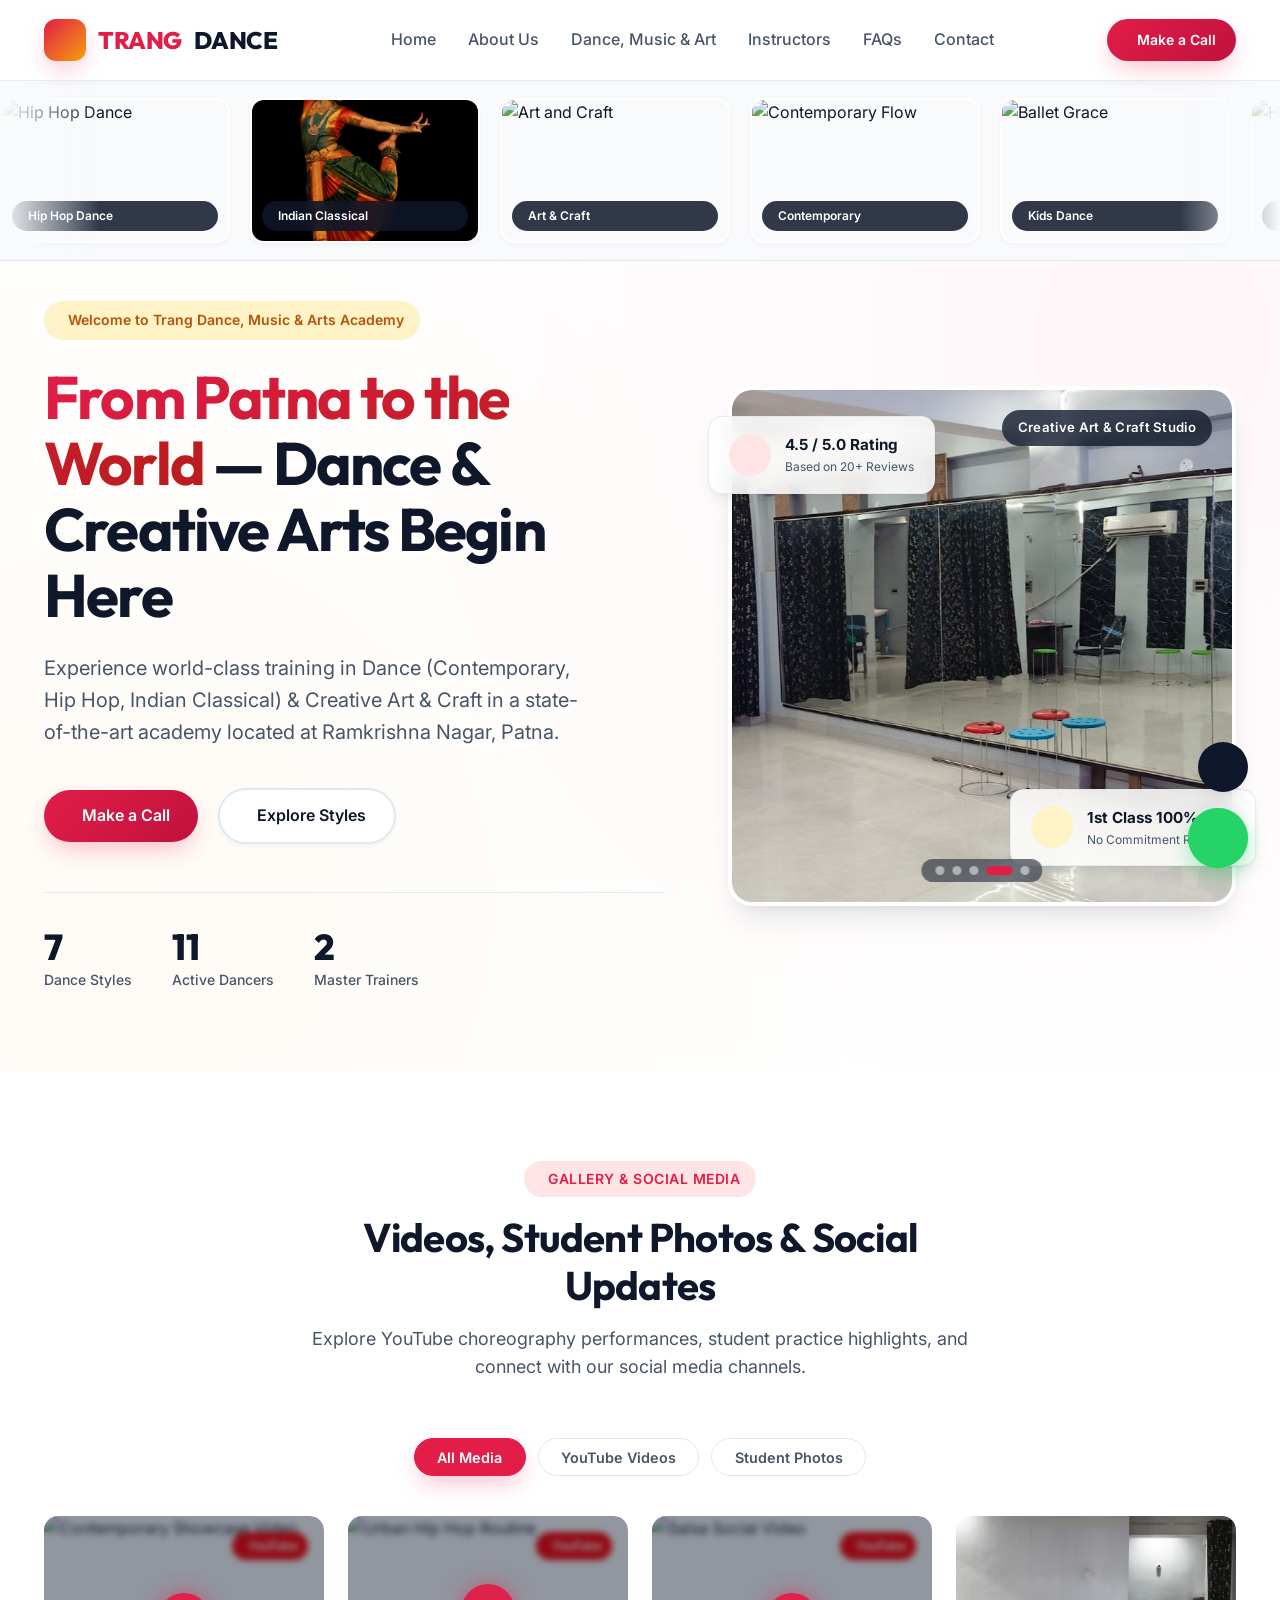
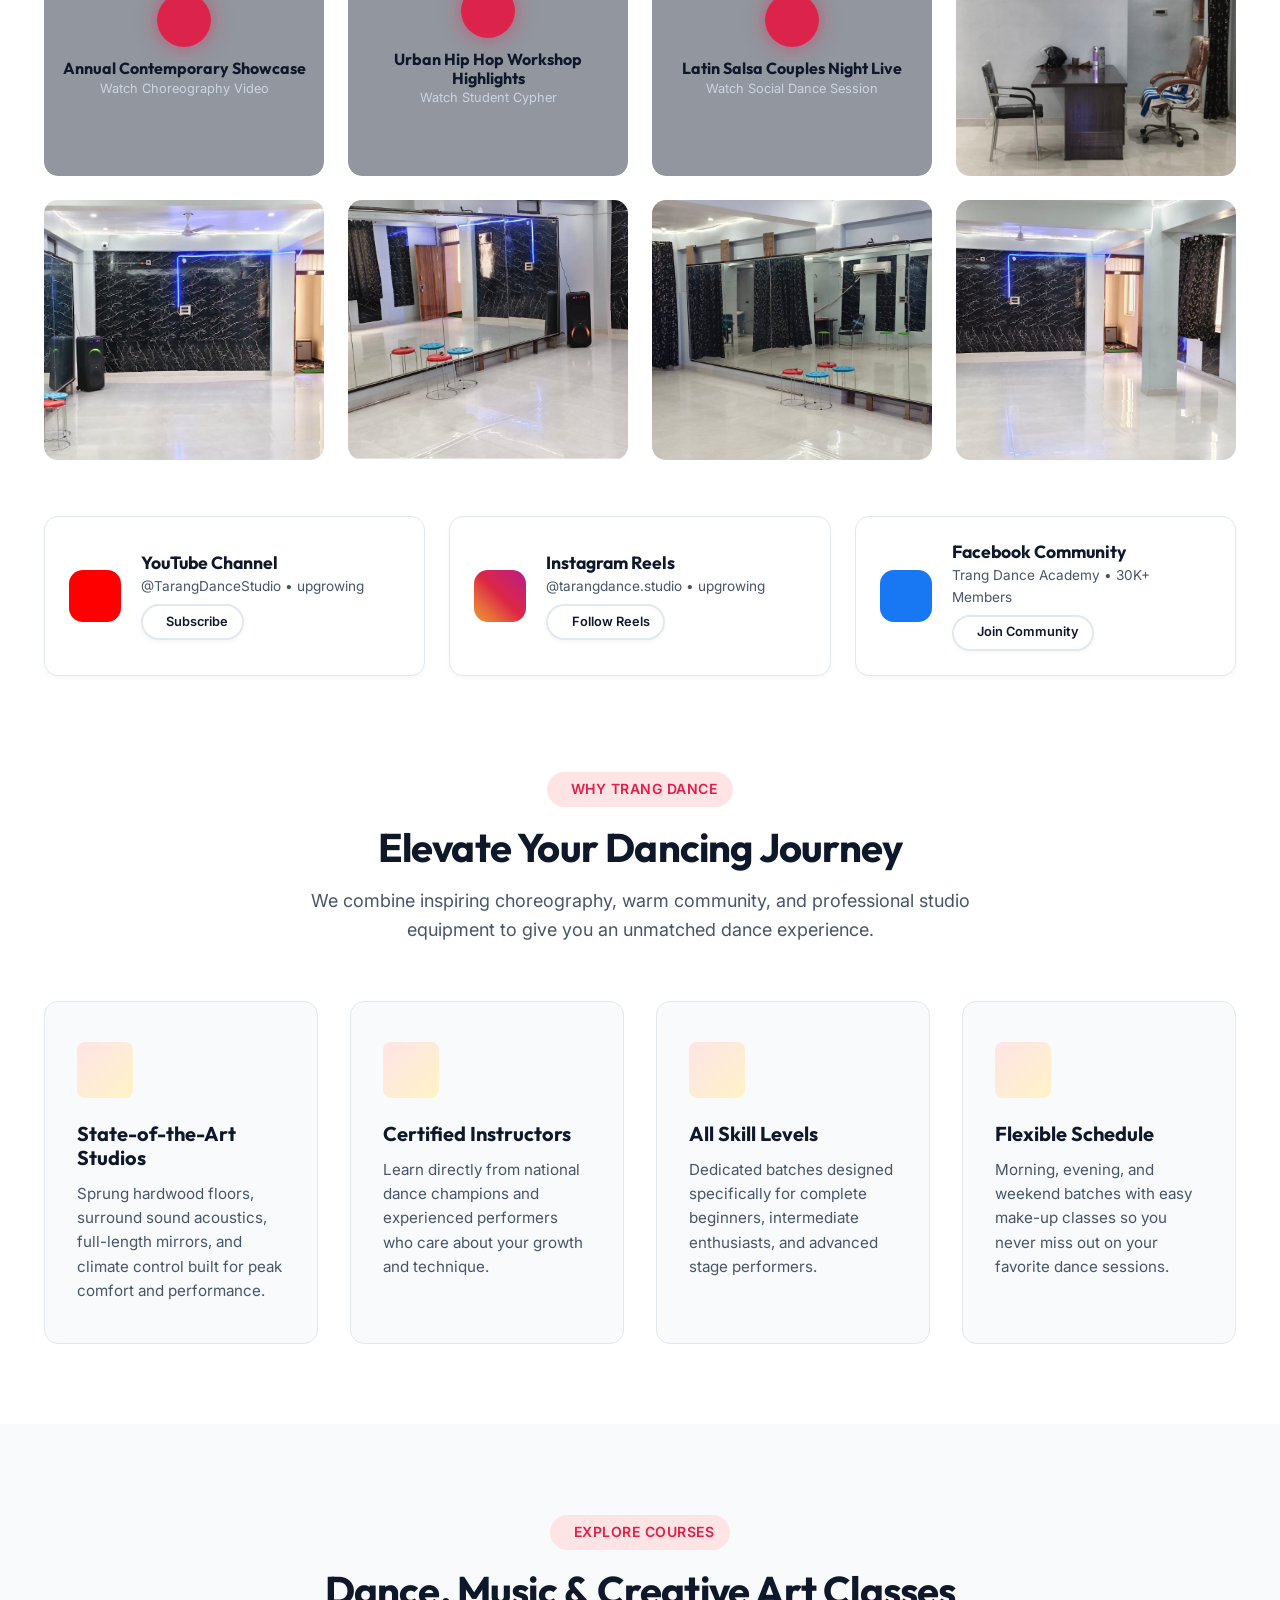
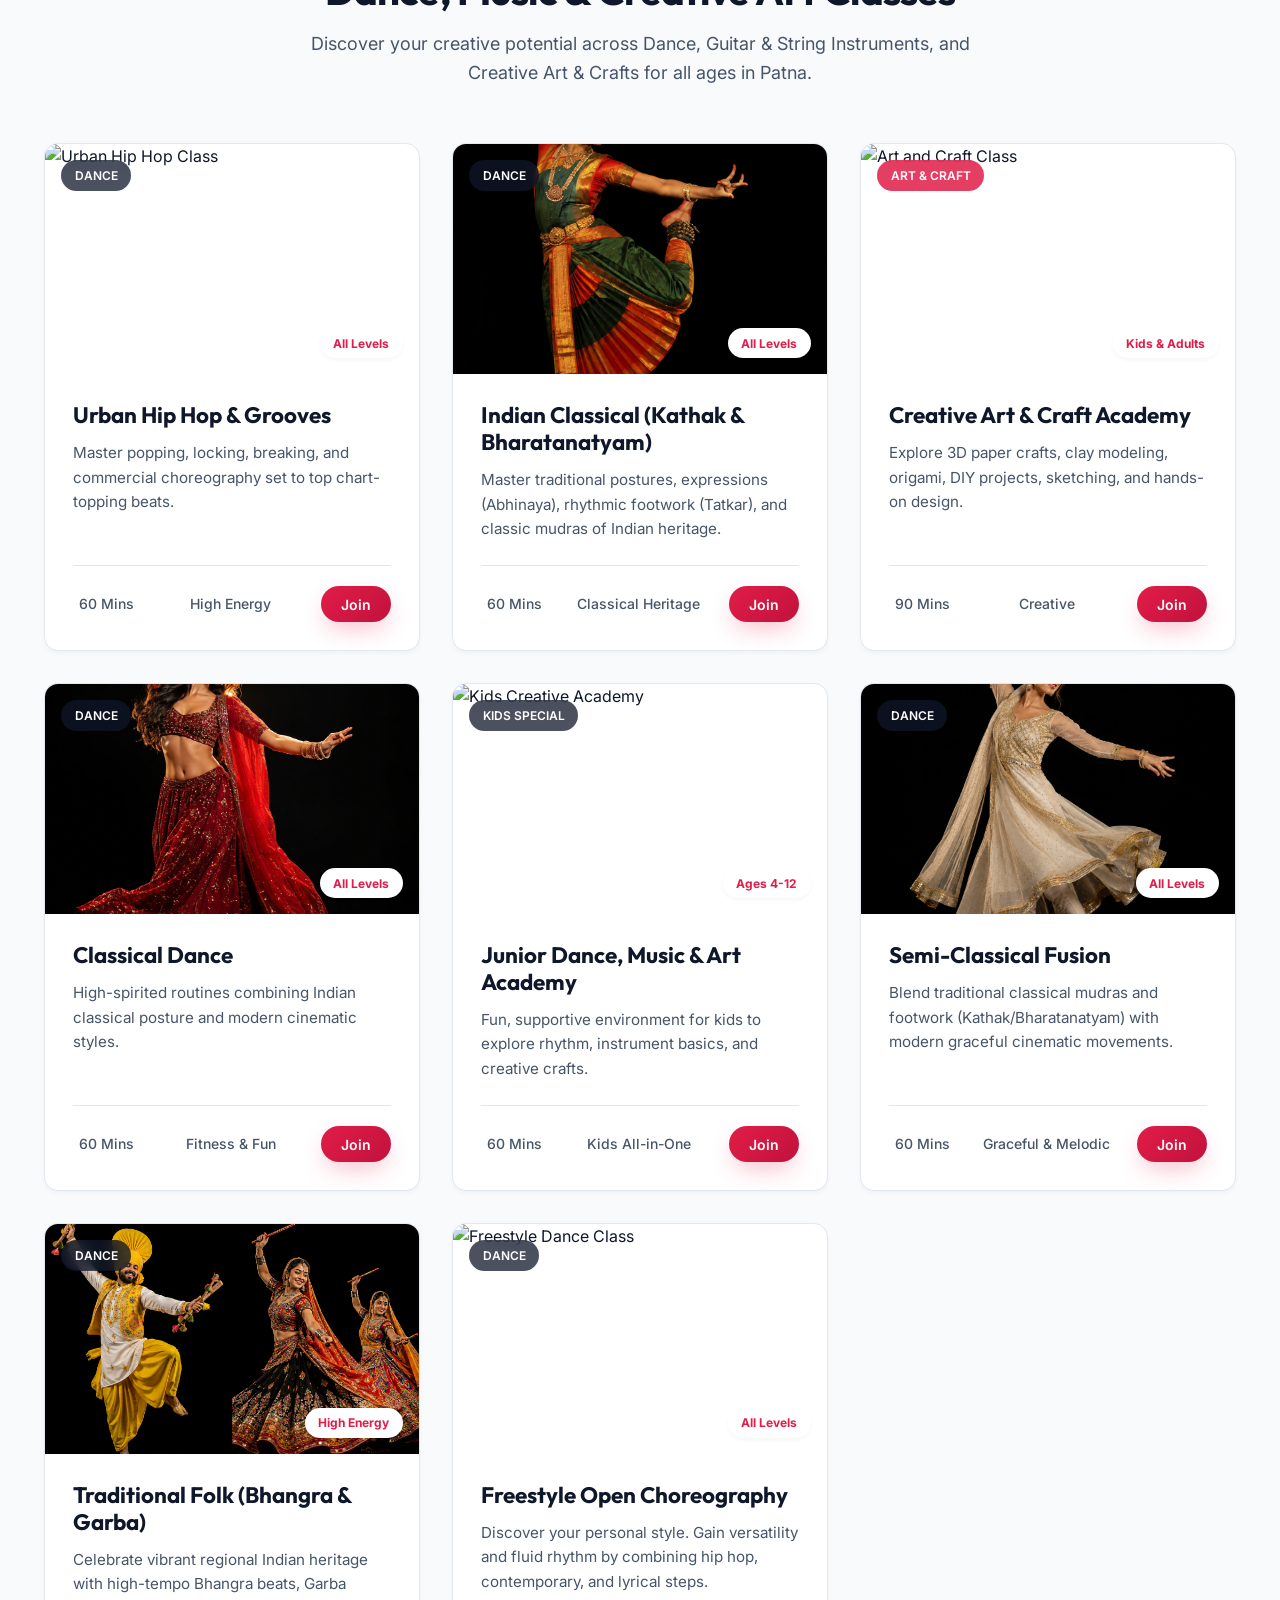
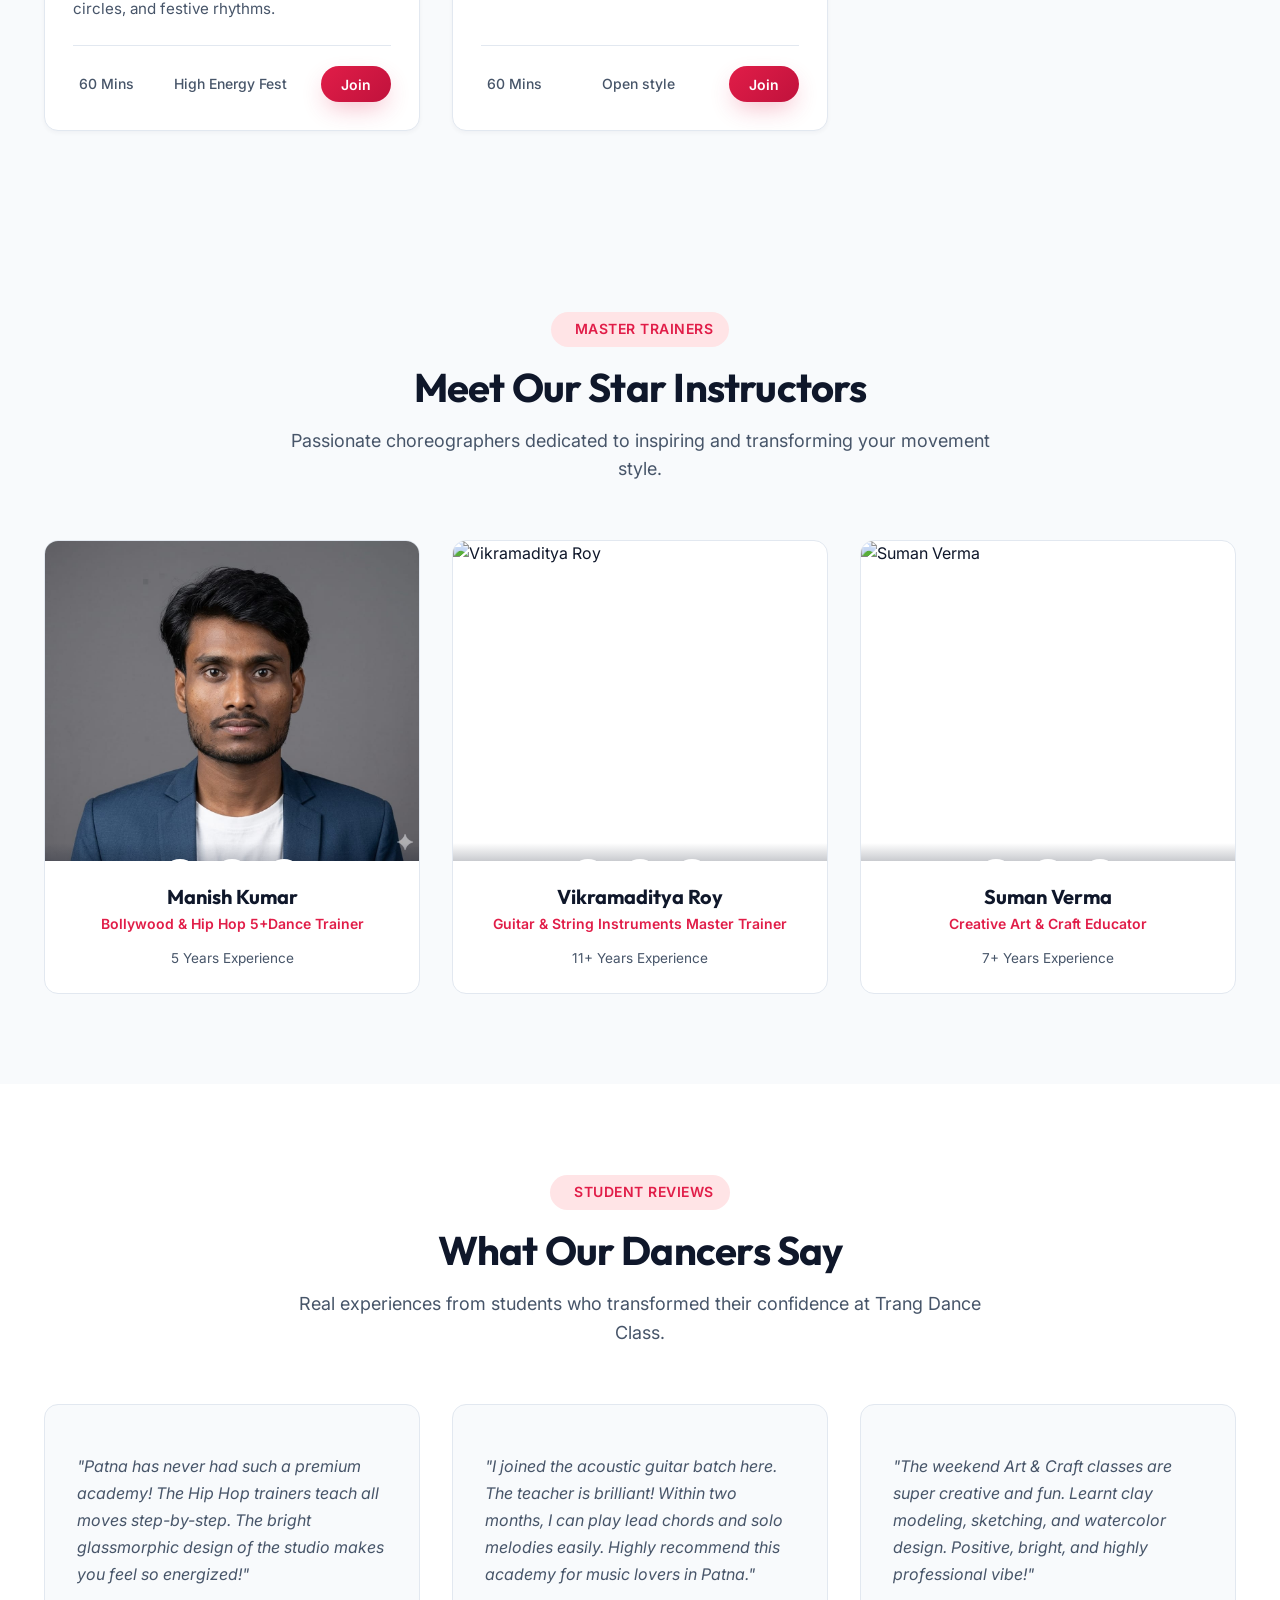
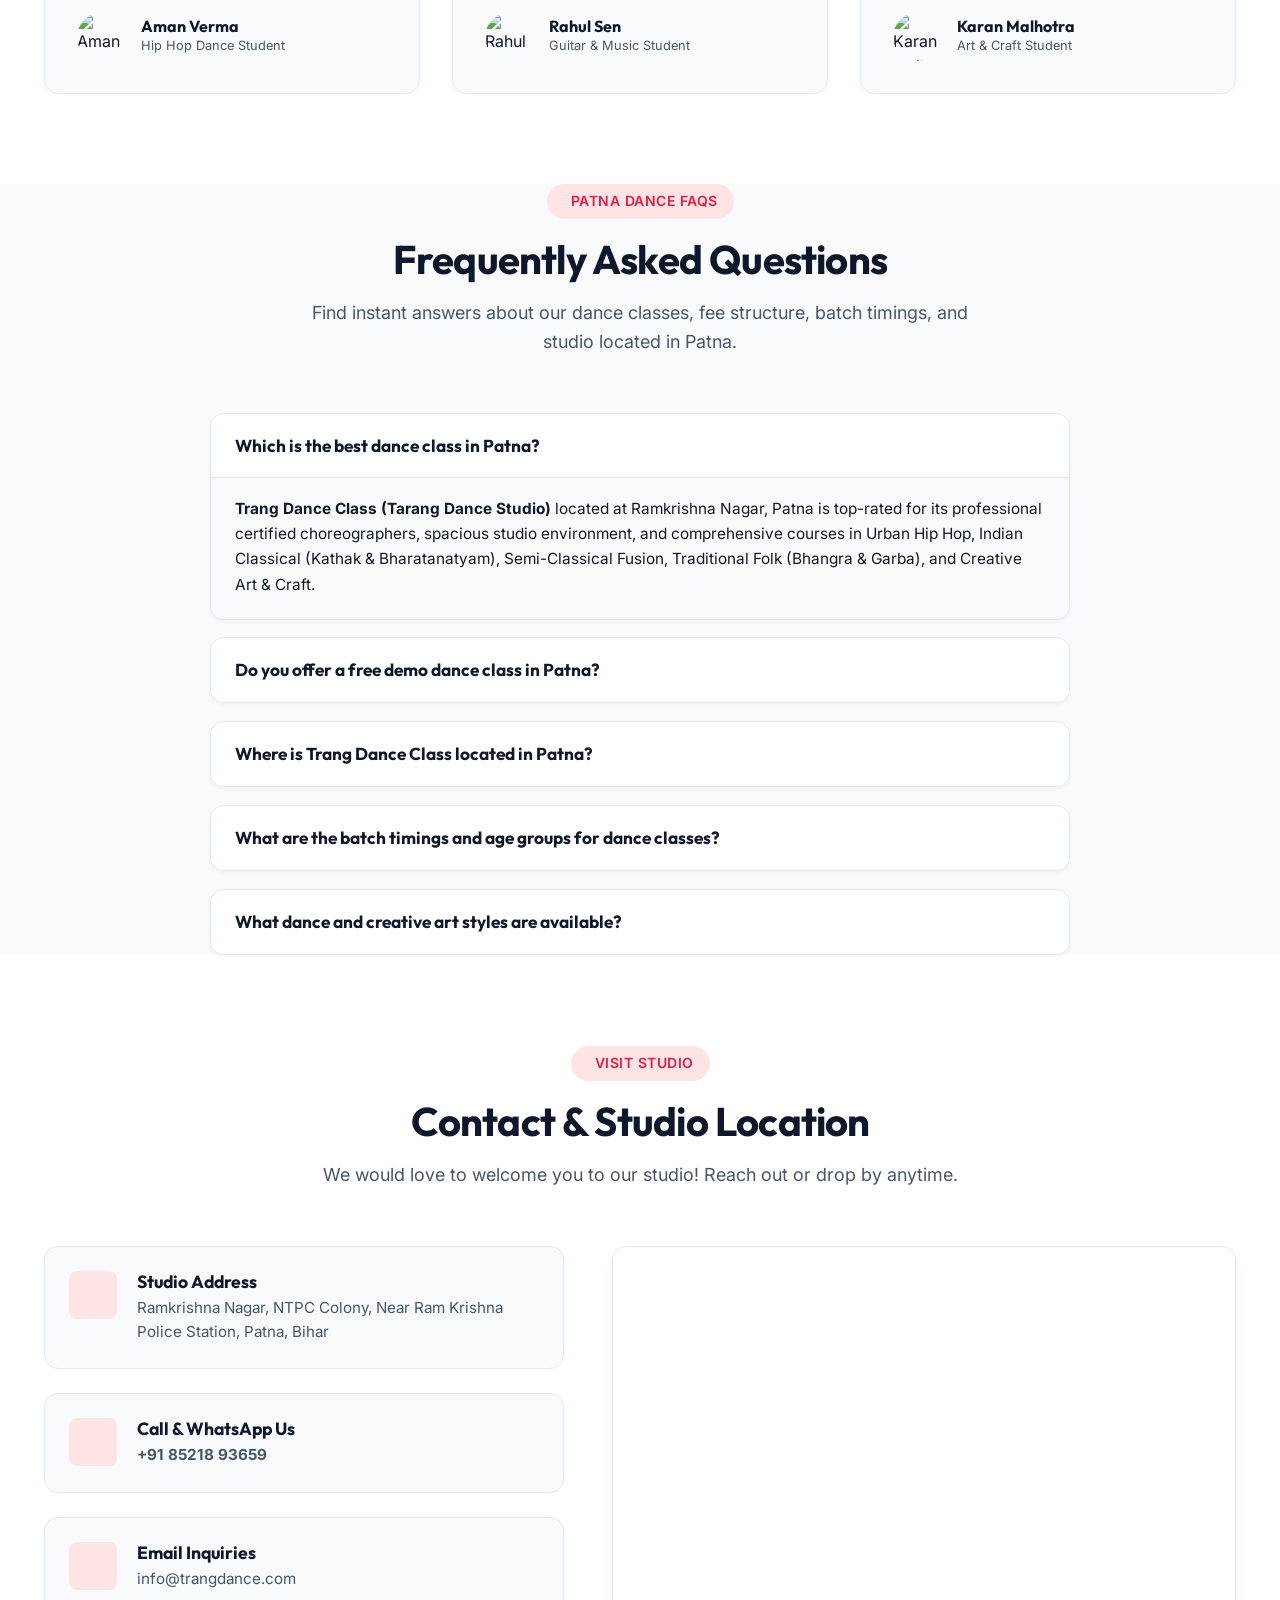
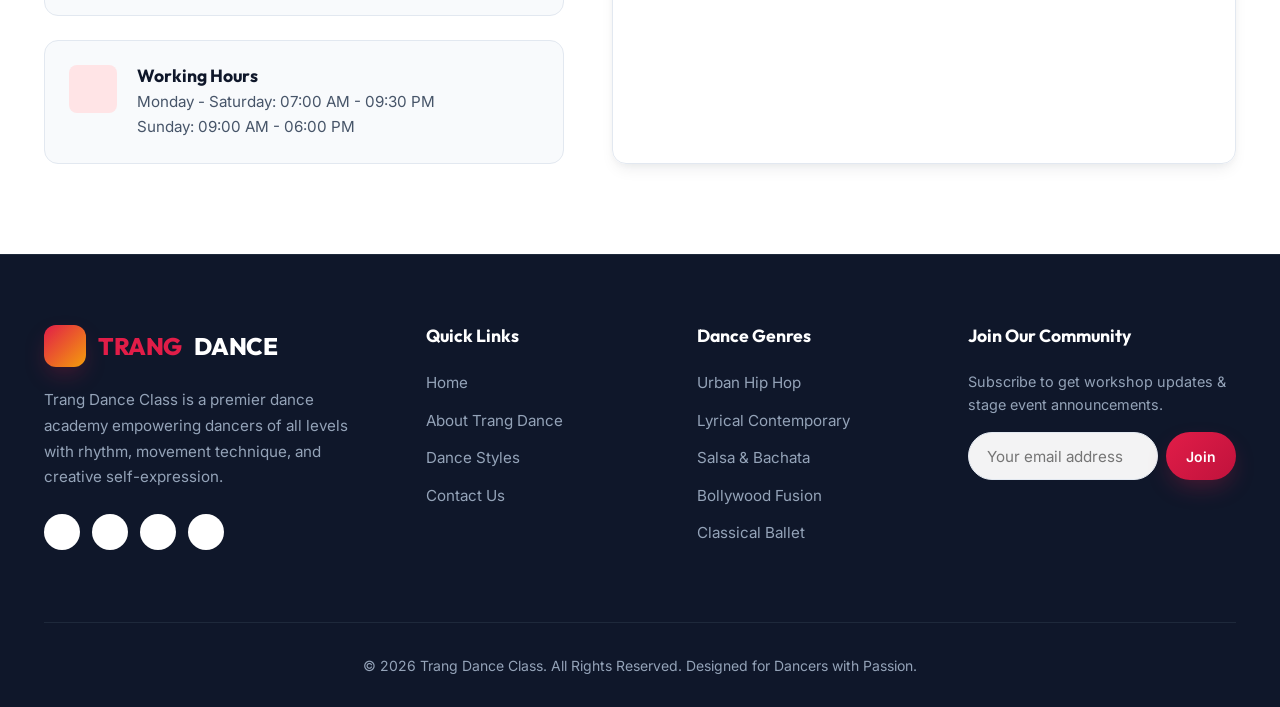
==== commit 42d31b70: "refactor: update dance category content and refine whitespace formatting in index.html" ====
--- a/index.html
+++ b/index.html
@@ -1,55 +1,55 @@
 <!DOCTYPE html>
 <html lang="en">
 
-  <!-- Primary On-Page SEO Meta Tags -->
-  <title>Best Dance Classes in Patna | Trang Dance Class & Academy | #1 Dance Studio Patna</title>
-  <meta name="title" content="Best Dance Classes in Patna | Trang Dance Class & Academy | #1 Dance Studio Patna">
-  <meta name="description"
-    content="Looking for the best dance classes in Patna? Trang Dance Class in Ramkrishna Nagar & Kankarbagh offers expert training in Hip Hop, Kathak, Classical, Semi-Classical, Folk, Contemporary & Art & Craft for kids & adults. Book 100% Free Demo Class today!">
-  <meta name="keywords"
-    content="best dance classes in Patna, top dance academy in Patna, dance studio Ramkrishna Nagar Patna, Kathak classes Patna, Hip Hop dance class Patna, dance school near Kankarbagh Patna, Semi classical dance Patna, Folk dance Bhangra Garba Patna, kids dance classes Patna, Trang Dance Class">
-  <meta name="author" content="Trang Dance Class Patna">
-  <meta name="robots" content="index, follow">
-  <link rel="canonical" href="https://www.trangdanceclasses.com/">
-
-  <!-- Local SEO & Geo Meta Tags (Patna, Bihar) -->
-  <meta name="geo.region" content="IN-BR">
-  <meta name="geo.placename" content="Patna">
-  <meta name="geo.position" content="25.5941;85.1376">
-  <meta name="ICBM" content="25.5941, 85.1376">
-
-  <!-- Open Graph / Facebook Meta Tags -->
-  <meta property="og:type" content="website">
-  <meta property="og:url" content="https://www.trangdanceclasses.com/">
-  <meta property="og:title" content="Best Dance Classes in Patna | Trang Dance Class & Academy">
-  <meta property="og:description"
-    content="Ranked #1 Dance Academy in Patna (Ramkrishna Nagar). Join Hip Hop, Kathak, Semi-Classical, Folk & Art classes with certified trainers. Claim 1st Class 100% Free!">
-  <meta property="og:image" content="https://www.trangdanceclasses.com/image/image1.jpeg">
-  <meta property="og:site_name" content="Trang Dance Class Patna">
-
-  <!-- Twitter Meta Tags -->
-  <meta property="twitter:card" content="summary_large_image">
-  <meta property="twitter:url" content="https://www.trangdanceclasses.com/">
-  <meta property="twitter:title" content="Best Dance Classes in Patna | Trang Dance Class & Academy">
-  <meta property="twitter:description"
-    content="Top rated dance academy in Patna offering Hip Hop, Kathak, Indian Classical, Semi-Classical & Creative Arts. Book free trial now!">
-  <meta property="twitter:image" content="https://www.trangdanceclasses.com/image/image1.jpeg">
-
-  <!-- Google Fonts: Outfit & Inter -->
-  <link rel="preconnect" href="https://fonts.googleapis.com">
-  <link rel="preconnect" href="https://fonts.gstatic.com" crossorigin>
-  <link
-    href="https://fonts.googleapis.com/css2?family=Inter:wght@300;400;500;600;700&family=Outfit:wght@500;600;700;800;900&display=swap"
-    rel="stylesheet">
-
-  <!-- Remix Icon CDN for Clean Modern Icons -->
-  <link href="https://cdn.jsdelivr.net/npm/remixicon@3.5.0/fonts/remixicon.css" rel="stylesheet">
-
-  <!-- Stylesheet -->
-  <link rel="stylesheet" href="styles.css">
-
-  <!-- Schema.org JSON-LD Structured Data for LocalBusiness / DanceSchool & FAQPage -->
-  <script type="application/ld+json">
+<!-- Primary On-Page SEO Meta Tags -->
+<title>Best Dance Classes in Patna | Trang Dance Class & Academy | #1 Dance Studio Patna</title>
+<meta name="title" content="Best Dance Classes in Patna | Trang Dance Class & Academy | #1 Dance Studio Patna">
+<meta name="description"
+  content="Looking for the best dance classes in Patna? Trang Dance Class in Ramkrishna Nagar & Kankarbagh offers expert training in Hip Hop, Kathak, Classical, Semi-Classical, Folk, Contemporary & Art & Craft for kids & adults. Book 100% Free Demo Class today!">
+<meta name="keywords"
+  content="best dance classes in Patna, top dance academy in Patna, dance studio Ramkrishna Nagar Patna, Kathak classes Patna, Hip Hop dance class Patna, dance school near Kankarbagh Patna, Semi classical dance Patna, Folk dance Bhangra Garba Patna, kids dance classes Patna, Trang Dance Class">
+<meta name="author" content="Trang Dance Class Patna">
+<meta name="robots" content="index, follow">
+<link rel="canonical" href="https://www.trangdanceclasses.com/">
+
+<!-- Local SEO & Geo Meta Tags (Patna, Bihar) -->
+<meta name="geo.region" content="IN-BR">
+<meta name="geo.placename" content="Patna">
+<meta name="geo.position" content="25.5941;85.1376">
+<meta name="ICBM" content="25.5941, 85.1376">
+
+<!-- Open Graph / Facebook Meta Tags -->
+<meta property="og:type" content="website">
+<meta property="og:url" content="https://www.trangdanceclasses.com/">
+<meta property="og:title" content="Best Dance Classes in Patna | Trang Dance Class & Academy">
+<meta property="og:description"
+  content="Ranked #1 Dance Academy in Patna (Ramkrishna Nagar). Join Hip Hop, Kathak, Semi-Classical, Folk & Art classes with certified trainers. Claim 1st Class 100% Free!">
+<meta property="og:image" content="https://www.trangdanceclasses.com/image/image1.jpeg">
+<meta property="og:site_name" content="Trang Dance Class Patna">
+
+<!-- Twitter Meta Tags -->
+<meta property="twitter:card" content="summary_large_image">
+<meta property="twitter:url" content="https://www.trangdanceclasses.com/">
+<meta property="twitter:title" content="Best Dance Classes in Patna | Trang Dance Class & Academy">
+<meta property="twitter:description"
+  content="Top rated dance academy in Patna offering Hip Hop, Kathak, Indian Classical, Semi-Classical & Creative Arts. Book free trial now!">
+<meta property="twitter:image" content="https://www.trangdanceclasses.com/image/image1.jpeg">
+
+<!-- Google Fonts: Outfit & Inter -->
+<link rel="preconnect" href="https://fonts.googleapis.com">
+<link rel="preconnect" href="https://fonts.gstatic.com" crossorigin>
+<link
+  href="https://fonts.googleapis.com/css2?family=Inter:wght@300;400;500;600;700&family=Outfit:wght@500;600;700;800;900&display=swap"
+  rel="stylesheet">
+
+<!-- Remix Icon CDN for Clean Modern Icons -->
+<link href="https://cdn.jsdelivr.net/npm/remixicon@3.5.0/fonts/remixicon.css" rel="stylesheet">
+
+<!-- Stylesheet -->
+<link rel="stylesheet" href="styles.css">
+
+<!-- Schema.org JSON-LD Structured Data for LocalBusiness / DanceSchool & FAQPage -->
+<script type="application/ld+json">
   {
     "@context": "https://schema.org",
     "@graph": [
@@ -212,11 +212,11 @@
           alt="Contemporary Flow">
         <span class="slide-badge"><i class="ri-heart-pulse-fill"></i> Contemporary</span>
       </div>
-      <!-- Item 5: Kids Special Dance -->
+      <!-- Item 5: Classical Ballet -->
       <div class="slide-item">
-        <img src="https://images.unsplash.com/photo-1518611012118-696072aa579a?w=400&auto=format&fit=crop&q=80"
-          alt="Kids Special Dance">
-        <span class="slide-badge"><i class="ri-emotion-happy-fill"></i> Kids Special Dance</span>
+        <img src="https://images.unsplash.com/photo-1547153760-18fc86324498?w=400&auto=format&fit=crop&q=80"
+          alt="Ballet Grace">
+        <span class="slide-badge"><i class="ri-star-fill"></i> Kids Dance</span>
       </div>
 
       <!-- Duplicate Set for 100% Seamless Infinite Loop -->
@@ -240,9 +240,9 @@
         <span class="slide-badge"><i class="ri-heart-pulse-fill"></i> Contemporary</span>
       </div>
       <div class="slide-item">
-        <img src="https://images.unsplash.com/photo-1518611012118-696072aa579a?w=400&auto=format&fit=crop&q=80"
-          alt="Kids Special Dance">
-        <span class="slide-badge"><i class="ri-emotion-happy-fill"></i> Kids Special Dance</span>
+        <img src="https://images.unsplash.com/photo-1547153760-18fc86324498?w=400&auto=format&fit=crop&q=80"
+          alt="Ballet Grace">
+        <span class="slide-badge"><i class="ri-star-fill"></i> Classical Ballet</span>
       </div>
     </div>
   </div>
@@ -298,7 +298,7 @@
           <div class="hero-slides" id="heroSlides">
             <div class="hero-slide active">
               <img src="image/image1.jpeg" alt="Dance Performance">
-              <div class="hero-slide-caption">Contemporary & Kids Dance Practice</div>
+              <div class="hero-slide-caption">Contemporary & Ballet Practice</div>
             </div>
             <div class="hero-slide">
               <img src="image/image2.jpeg" alt="Indian Classical Practice">
@@ -903,7 +903,8 @@
       <div class="section-header animate-on-scroll">
         <div class="section-badge"><i class="ri-questionnaire-line"></i> Patna Dance FAQs</div>
         <h2 class="section-title">Frequently Asked Questions</h2>
-        <p class="section-subtitle">Find instant answers about our dance classes, fee structure, batch timings, and studio located in Patna.</p>
+        <p class="section-subtitle">Find instant answers about our dance classes, fee structure, batch timings, and
+          studio located in Patna.</p>
       </div>
 
       <div class="faq-container animate-on-scroll">
@@ -913,7 +914,10 @@
             <i class="ri-arrow-down-s-line faq-icon"></i>
           </div>
           <div class="faq-answer">
-            <p><strong>Trang Dance Class (Tarang Dance Studio)</strong> located at Ramkrishna Nagar, Patna is top-rated for its professional certified choreographers, spacious studio environment, and comprehensive courses in Urban Hip Hop, Indian Classical (Kathak & Bharatanatyam), Semi-Classical Fusion, Traditional Folk (Bhangra & Garba), and Creative Art & Craft.</p>
+            <p><strong>Trang Dance Class (Tarang Dance Studio)</strong> located at Ramkrishna Nagar, Patna is top-rated
+              for its professional certified choreographers, spacious studio environment, and comprehensive courses in
+              Urban Hip Hop, Indian Classical (Kathak & Bharatanatyam), Semi-Classical Fusion, Traditional Folk (Bhangra
+              & Garba), and Creative Art & Craft.</p>
           </div>
         </div>
 
@@ -923,7 +927,9 @@
             <i class="ri-arrow-down-s-line faq-icon"></i>
           </div>
           <div class="faq-answer">
-            <p>Yes! We offer a <strong>100% Free Trial Class</strong> for all new joining students. You can visit our studio in Ramkrishna Nagar Patna, try out a class session with our master trainers, and explore our facilities with zero obligations.</p>
+            <p>Yes! We offer a <strong>100% Free Trial Class</strong> for all new joining students. You can visit our
+              studio in Ramkrishna Nagar Patna, try out a class session with our master trainers, and explore our
+              facilities with zero obligations.</p>
           </div>
         </div>
 
@@ -933,7 +939,9 @@
             <i class="ri-arrow-down-s-line faq-icon"></i>
           </div>
           <div class="faq-answer">
-            <p>Our academy is conveniently located at <strong>Ramkrishna Nagar, NTPC Colony, Near Ram Krishna Police Station, Patna, Bihar 800027</strong> (easily accessible from Kankarbagh, Bypass Road, and Rajendra Nagar).</p>
+            <p>Our academy is conveniently located at <strong>Ramkrishna Nagar, NTPC Colony, Near Ram Krishna Police
+                Station, Patna, Bihar 800027</strong> (easily accessible from Kankarbagh, Bypass Road, and Rajendra
+              Nagar).</p>
           </div>
         </div>
 
@@ -943,7 +951,9 @@
             <i class="ri-arrow-down-s-line faq-icon"></i>
           </div>
           <div class="faq-answer">
-            <p>We run multiple batches throughout the day from <strong>7:00 AM to 8:30 PM (Monday to Saturday)</strong> and special weekend batches on Sundays. We have dedicated batches for kids (ages 4–12), teenagers, working adults, and senior practice sessions.</p>
+            <p>We run multiple batches throughout the day from <strong>7:00 AM to 8:30 PM (Monday to Saturday)</strong>
+              and special weekend batches on Sundays. We have dedicated batches for kids (ages 4–12), teenagers, working
+              adults, and senior practice sessions.</p>
           </div>
         </div>
 
@@ -953,7 +963,10 @@
             <i class="ri-arrow-down-s-line faq-icon"></i>
           </div>
           <div class="faq-answer">
-            <p>We offer specialized training in <strong>Urban Hip Hop & Grooves</strong>, <strong>Indian Classical (Kathak & Bharatanatyam)</strong>, <strong>Semi-Classical Fusion</strong>, <strong>Traditional Folk (Bhangra & Garba)</strong>, <strong>Contemporary Flow</strong>, and <strong>Creative Art & Craft Studio</strong>.</p>
+            <p>We offer specialized training in <strong>Urban Hip Hop & Grooves</strong>, <strong>Indian Classical
+                (Kathak & Bharatanatyam)</strong>, <strong>Semi-Classical Fusion</strong>, <strong>Traditional Folk
+                (Bhangra & Garba)</strong>, <strong>Contemporary Flow</strong>, and <strong>Creative Art & Craft
+                Studio</strong>.</p>
           </div>
         </div>
       </div>
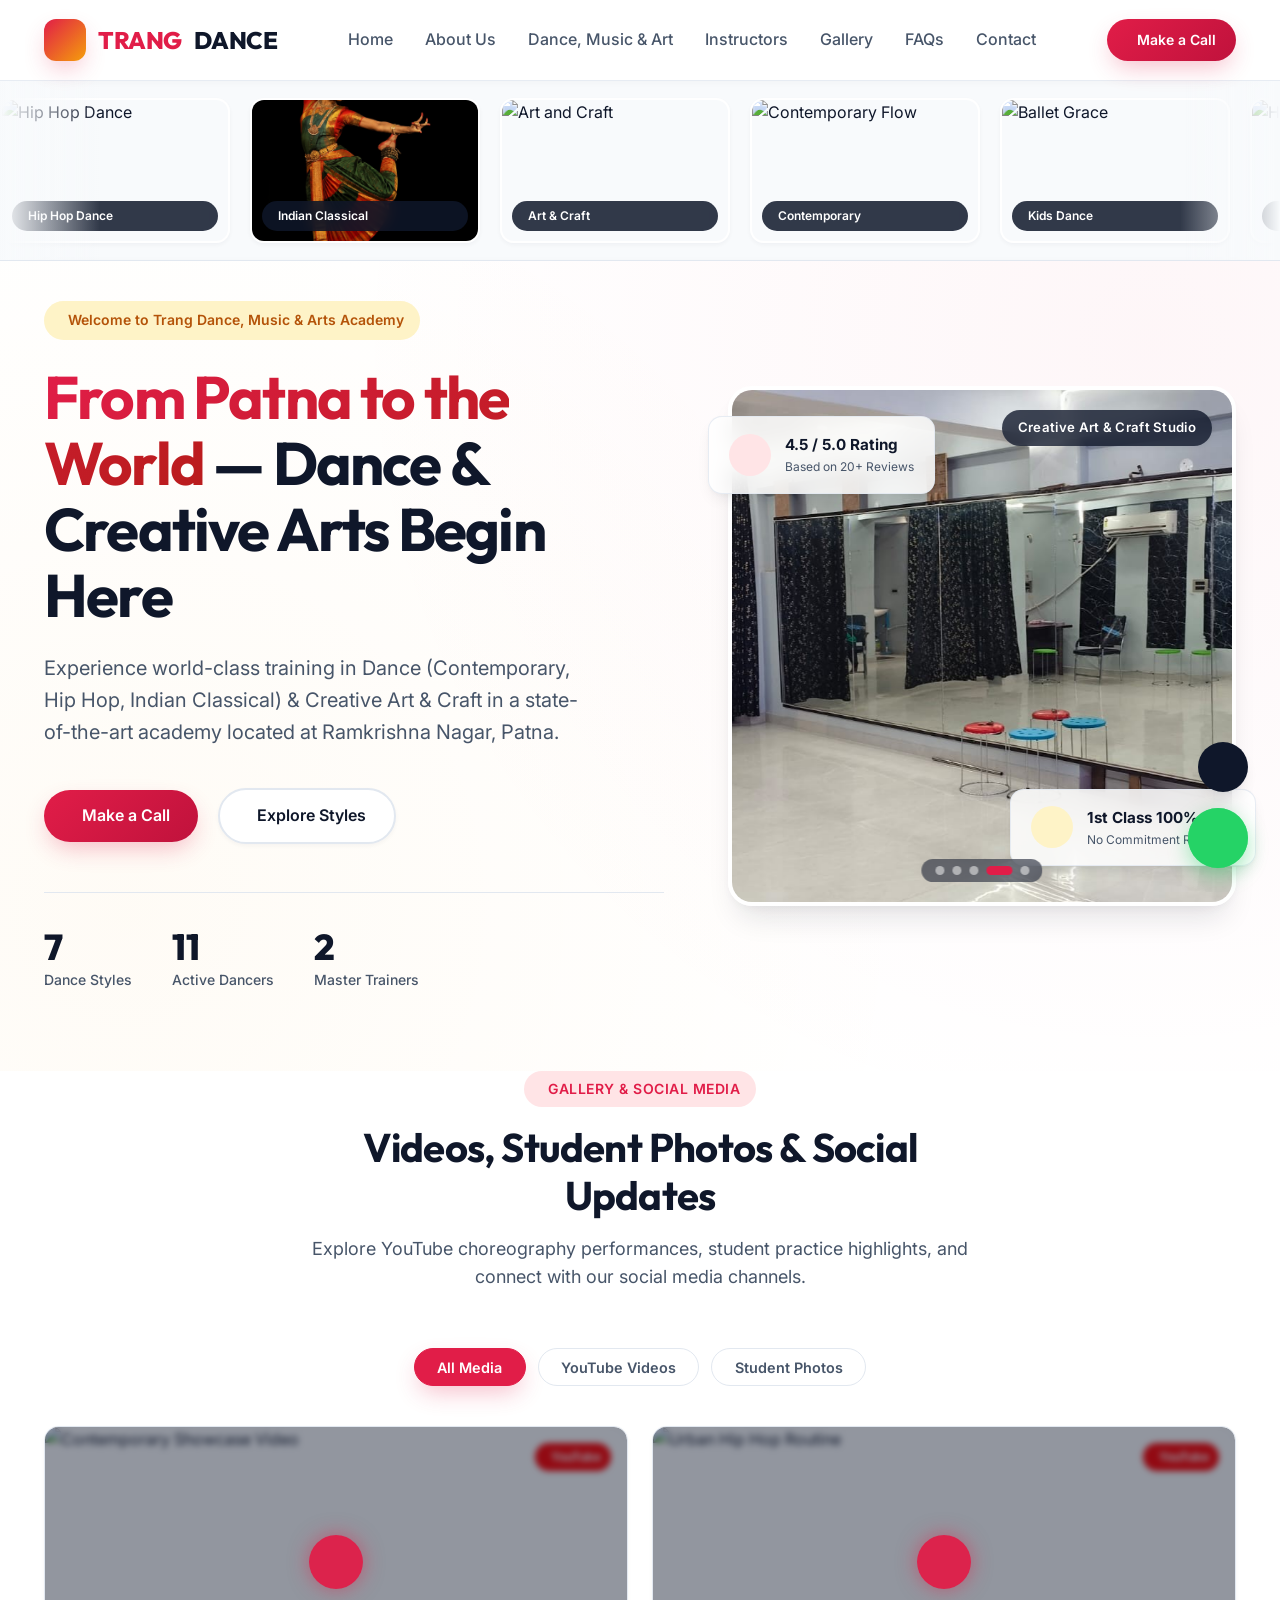
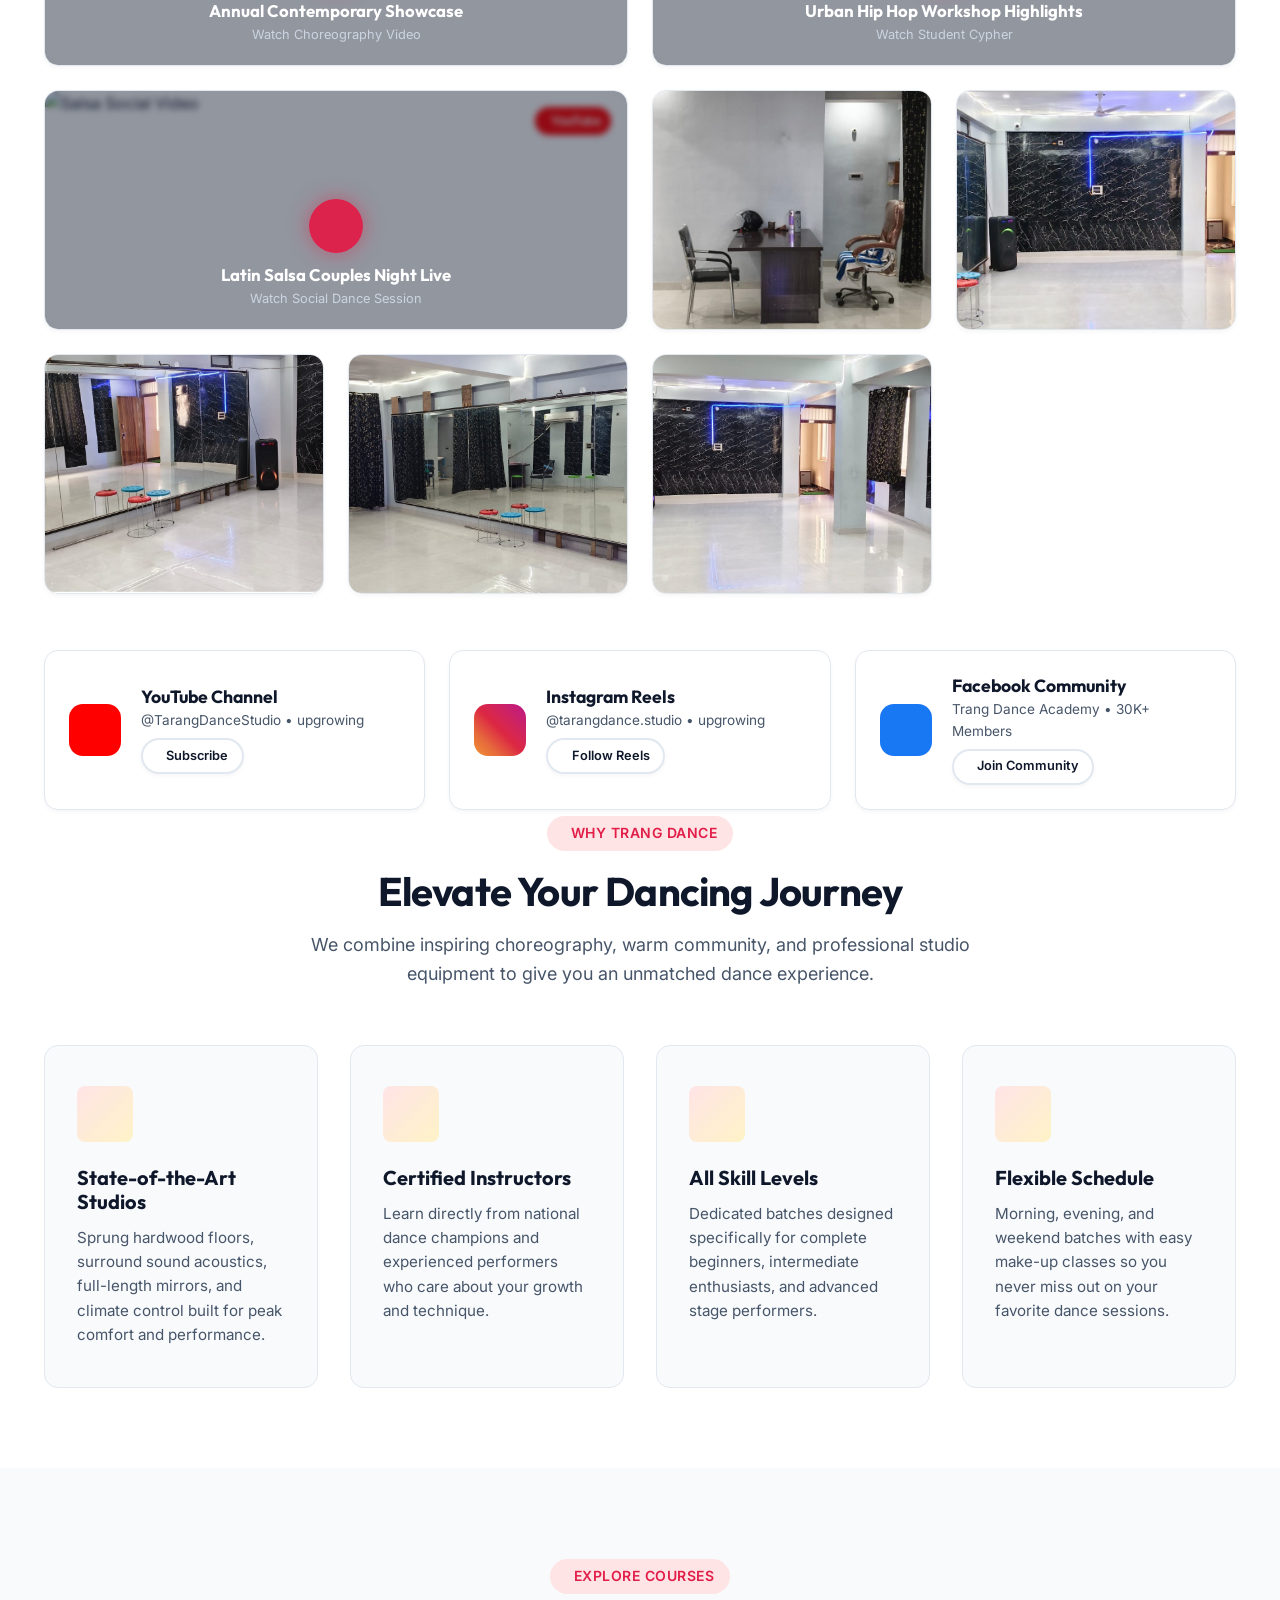
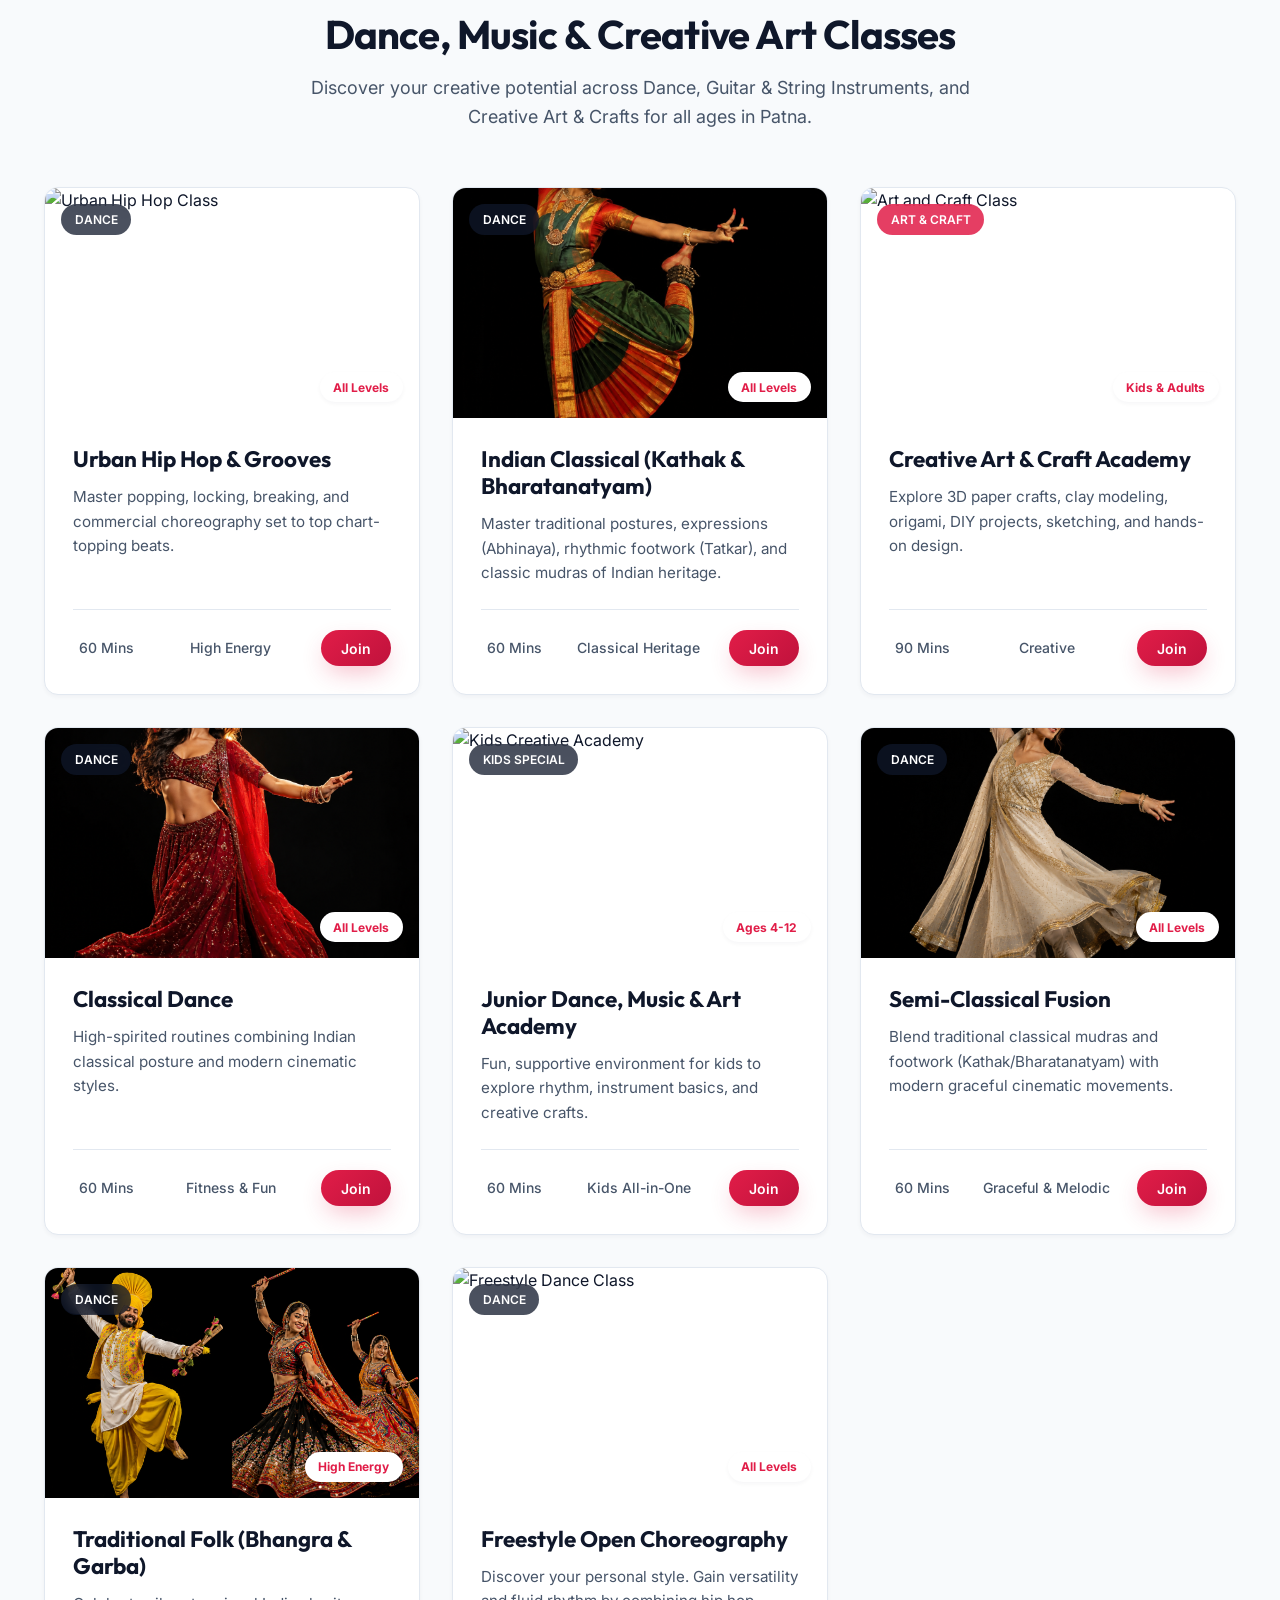
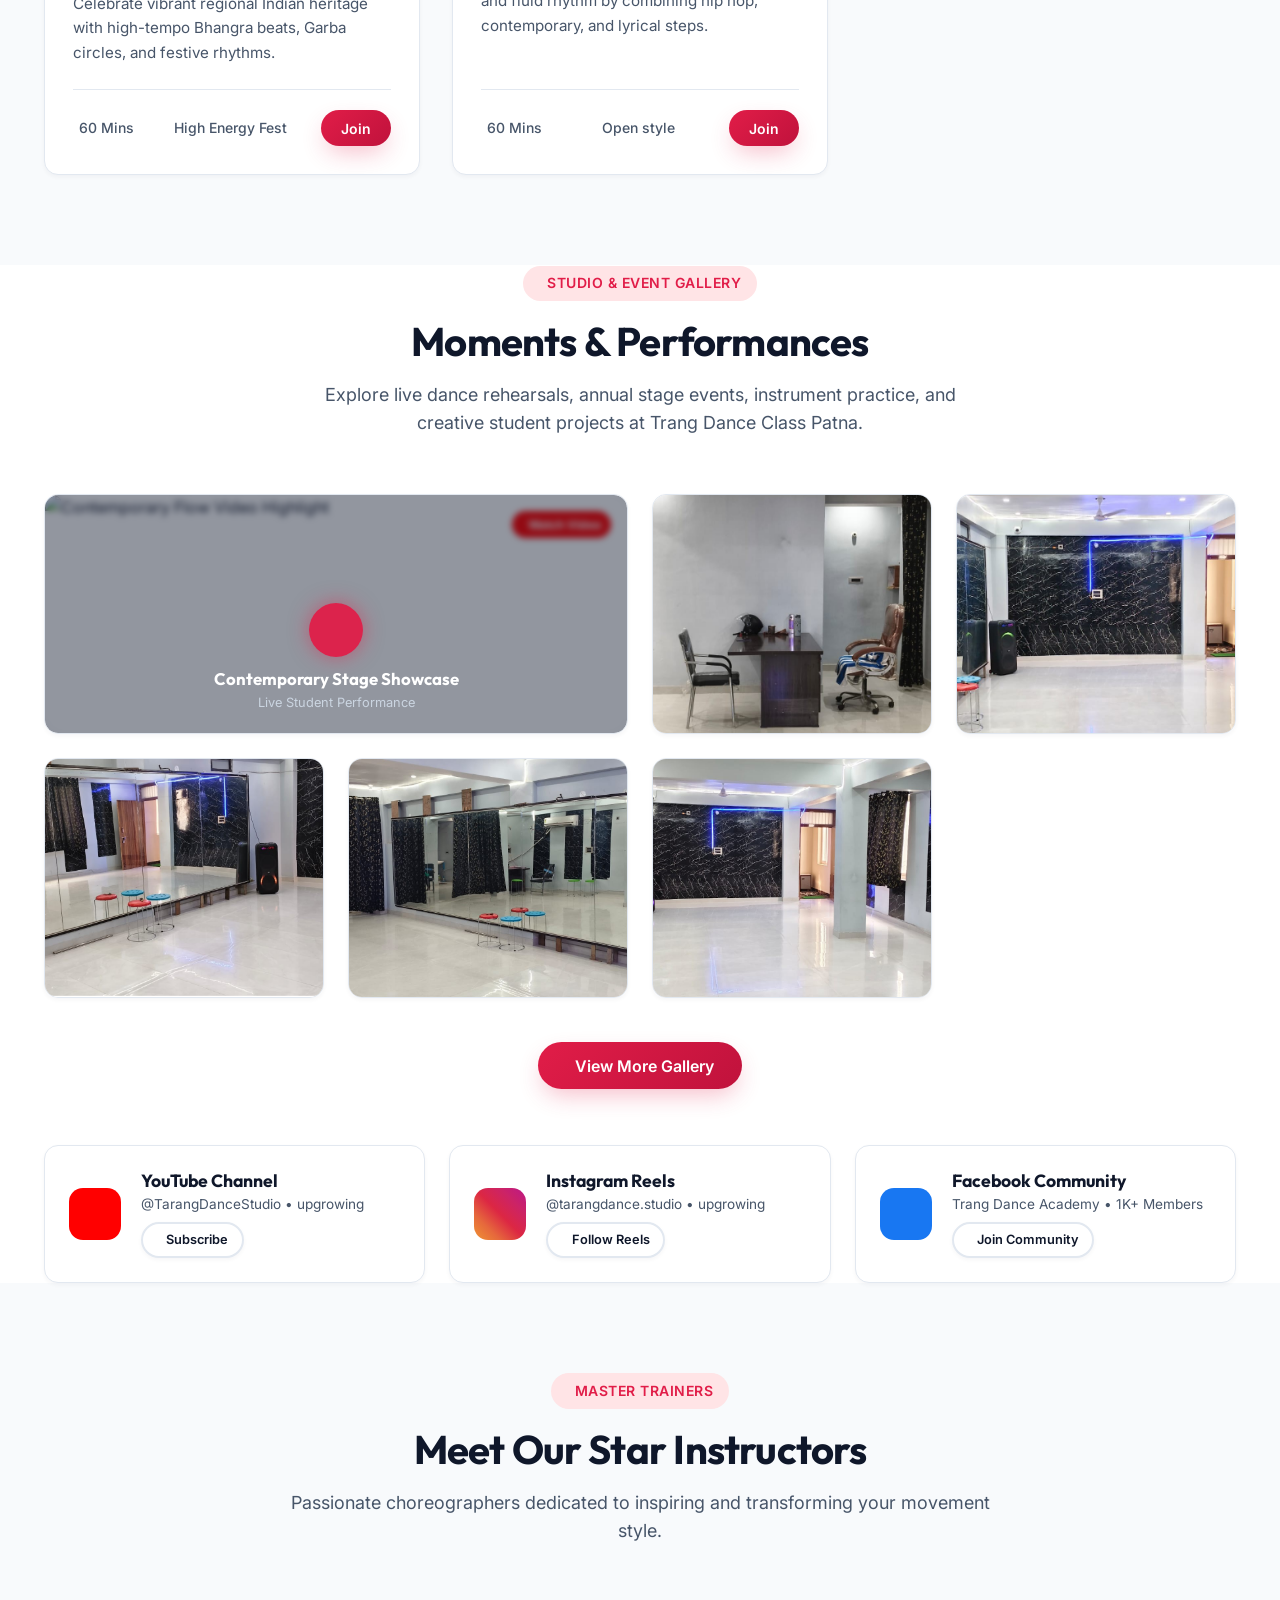
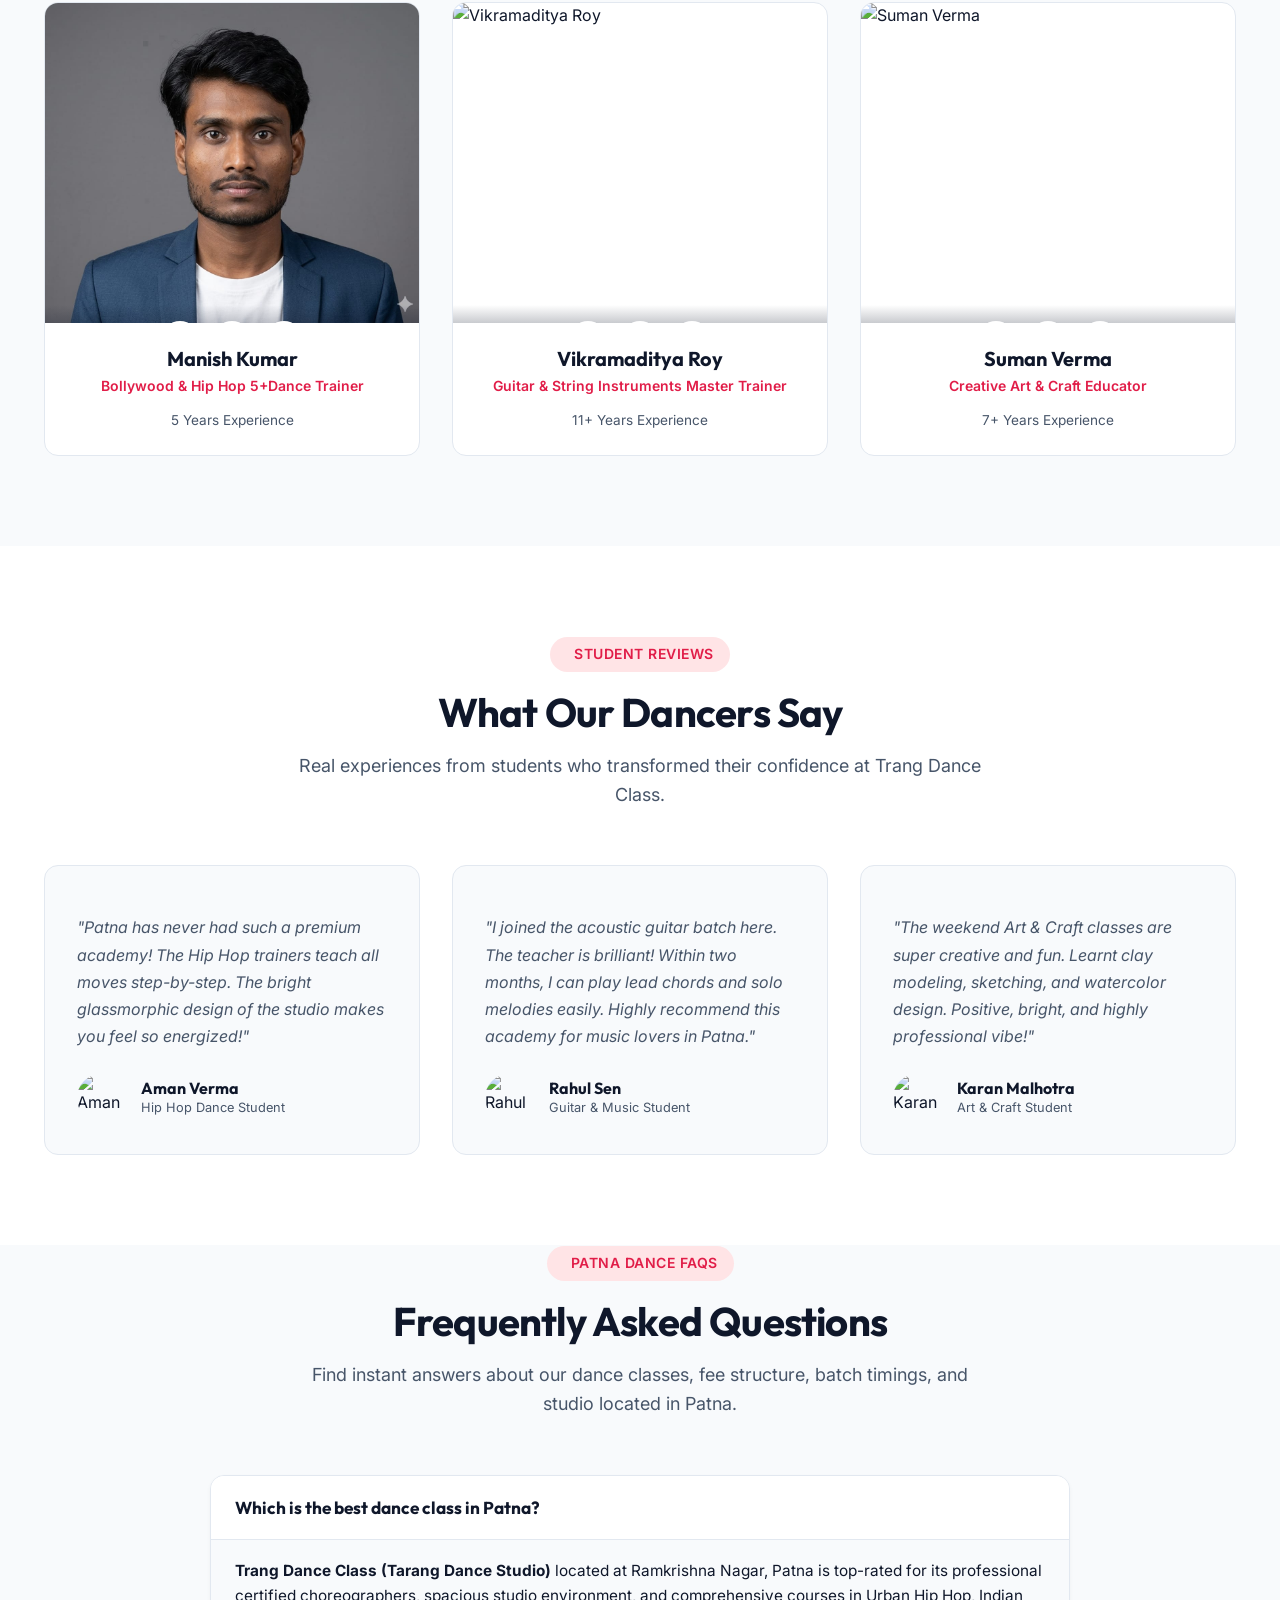
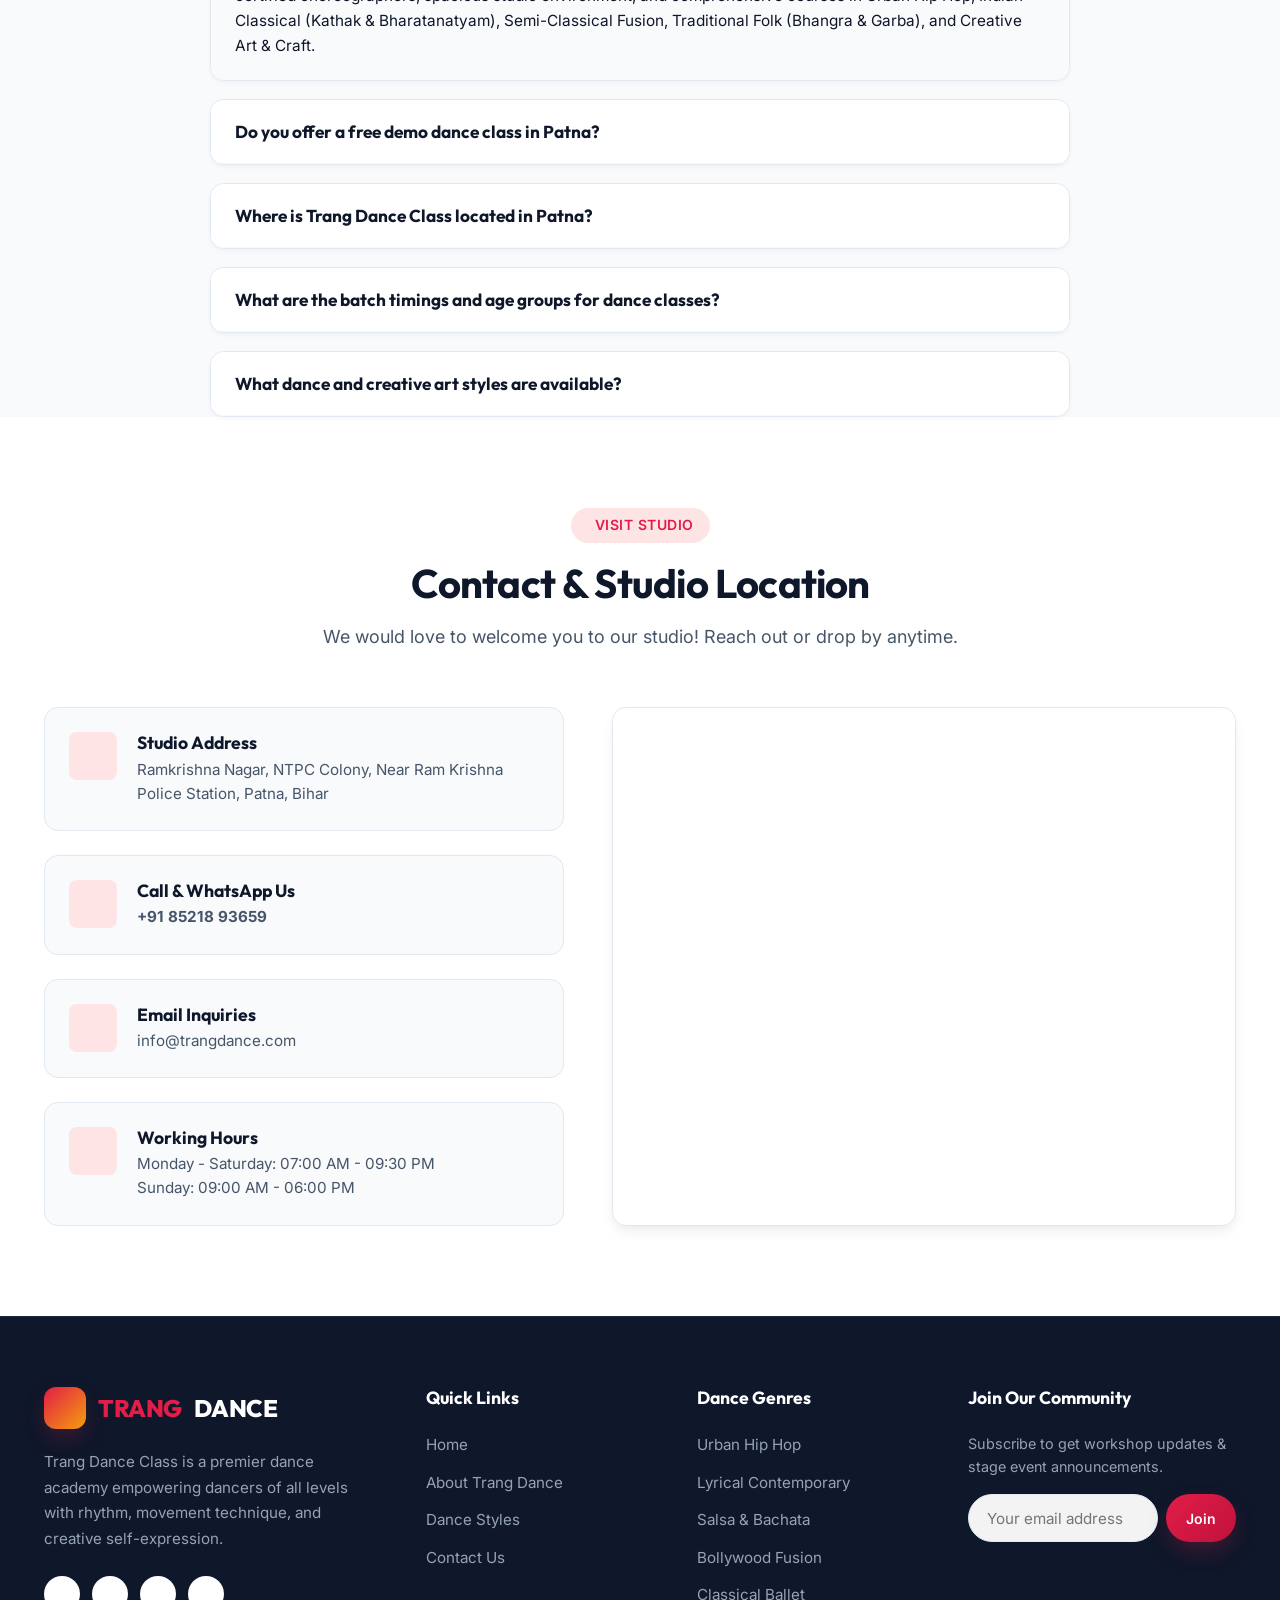
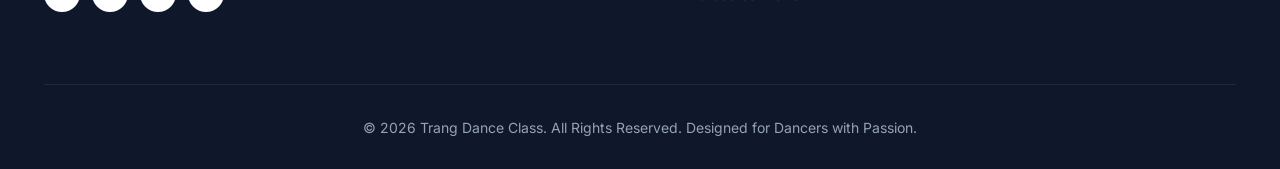
==== commit 18bf6c74: "feat: add Gallery section with View More Gallery button and Google Drive V3 sync engine" ====
--- a/index.html
+++ b/index.html
@@ -168,6 +168,7 @@
         <a href="#about" class="nav-link">About Us</a>
         <a href="#programs" class="nav-link">Dance, Music & Art</a>
         <a href="#instructors" class="nav-link">Instructors</a>
+        <a href="#gallerySection" class="nav-link">Gallery</a>
         <a href="#faq" class="nav-link">FAQs</a>
         <a href="#contact" class="nav-link">Contact</a>
       </nav>
@@ -749,6 +750,139 @@
           </div>
         </div>
 
+      </div>
+    </div>
+  </section>
+
+  <!-- ==========================================
+       STUDIO & PERFORMANCE GALLERY (With Google Drive Sync & View More)
+       ========================================== -->
+  <section class="gallery" id="gallerySection">
+    <div class="container">
+      <div class="section-header animate-on-scroll">
+        <div class="section-badge"><i class="ri-gallery-line"></i> Studio & Event Gallery</div>
+        <h2 class="section-title">Moments & Performances</h2>
+        <p class="section-subtitle">Explore live dance rehearsals, annual stage events, instrument practice, and creative student projects at Trang Dance Class Patna.</p>
+      </div>
+
+      <!-- Main Gallery Grid (Initial Photos & Video Highlights) -->
+      <div class="gallery-grid" id="mainGalleryGrid">
+        <!-- Gallery Item 1 (Video) -->
+        <div class="gallery-item gallery-video-item animate-on-scroll" data-type="video" data-video="https://www.youtube.com/embed/dQw4w9WgXcQ">
+          <img src="https://images.unsplash.com/photo-1508700115892-45ecd05ae2ad?w=800&auto=format&fit=crop&q=80" alt="Contemporary Flow Video Highlight">
+          <div class="video-card-badge"><i class="ri-youtube-fill"></i> Watch Video</div>
+          <div class="gallery-overlay" style="opacity: 1; background: rgba(15, 23, 42, 0.45);">
+            <div class="video-play-btn"><i class="ri-play-fill"></i></div>
+            <h4>Contemporary Stage Showcase</h4>
+            <span style="font-size: 0.8rem; color: #cbd5e1;">Live Student Performance</span>
+          </div>
+        </div>
+
+        <!-- Gallery Item 2 (Photo 1) -->
+        <div class="gallery-item animate-on-scroll" data-type="photo">
+          <img src="image/image1.jpeg" alt="Contemporary Ballet Practice">
+          <div class="gallery-overlay">
+            <i class="ri-zoom-in-line"></i>
+            <h4>Contemporary Ballet Practice</h4>
+            <span style="font-size: 0.8rem; color: #cbd5e1;">Student Dance Practice</span>
+          </div>
+        </div>
+
+        <!-- Gallery Item 3 (Photo 2) -->
+        <div class="gallery-item animate-on-scroll" data-type="photo">
+          <img src="image/image2.jpeg" alt="Indian Classical Practice">
+          <div class="gallery-overlay">
+            <i class="ri-zoom-in-line"></i>
+            <h4>Indian Classical Dance</h4>
+            <span style="font-size: 0.8rem; color: #cbd5e1;">Classical Kathak & Bharatanatyam</span>
+          </div>
+        </div>
+
+        <!-- Gallery Item 4 (Photo 3) -->
+        <div class="gallery-item animate-on-scroll" data-type="photo">
+          <img src="image/image3.jpeg" alt="Urban Hip Hop Class">
+          <div class="gallery-overlay">
+            <i class="ri-zoom-in-line"></i>
+            <h4>Urban Hip Hop Cypher</h4>
+            <span style="font-size: 0.8rem; color: #cbd5e1;">Street Grooves Batch</span>
+          </div>
+        </div>
+
+        <!-- Gallery Item 5 (Photo 4) -->
+        <div class="gallery-item animate-on-scroll" data-type="photo">
+          <img src="image/image4.jpeg" alt="Art & Craft Studio">
+          <div class="gallery-overlay">
+            <i class="ri-zoom-in-line"></i>
+            <h4>Creative Art & Craft Studio</h4>
+            <span style="font-size: 0.8rem; color: #cbd5e1;">Origami & Canvas Design</span>
+          </div>
+        </div>
+
+        <!-- Gallery Item 6 (Photo 5) -->
+        <div class="gallery-item animate-on-scroll" data-type="photo">
+          <img src="image/image5.jpeg" alt="Studio Practice Tour">
+          <div class="gallery-overlay">
+            <i class="ri-zoom-in-line"></i>
+            <h4>Studio Practice Tour</h4>
+            <span style="font-size: 0.8rem; color: #cbd5e1;">Ramkrishna Nagar Studio</span>
+          </div>
+        </div>
+      </div>
+
+      <!-- Dynamic Loaded / Google Drive Synced Container -->
+      <div id="driveGalleryContainer" class="gallery-grid" style="margin-top: 1.5rem; display: none;"></div>
+
+      <!-- Status and Error Notification Messages -->
+      <div id="galleryStatus" class="gallery-status-msg" style="display: none;"></div>
+      <div id="galleryError" class="gallery-error-msg" style="display: none;"></div>
+
+      <!-- Action Bar: View More Gallery Button -->
+      <div class="gallery-action-bar animate-on-scroll">
+        <button class="btn btn-primary btn-lg" id="loadMoreGalleryBtn">
+          <i class="ri-image-add-line"></i> View More Gallery
+        </button>
+      </div>
+
+      <!-- Social Media Connect Cards -->
+      <div class="social-cards-grid animate-on-scroll">
+        <!-- YouTube Social Card -->
+        <div class="social-card">
+          <div class="social-card-icon yt"><i class="ri-youtube-fill"></i></div>
+          <div class="social-card-info" style="flex-grow: 1;">
+            <h4>YouTube Channel</h4>
+            <p>@TarangDanceStudio • upgrowing</p>
+            <a href="https://www.youtube.com/@TarangDanceStudio" target="_blank" class="btn btn-secondary btn-sm"
+              style="padding: 0.35rem 0.85rem; font-size: 0.8rem;">
+              <i class="ri-youtube-fill" style="color: #ff0000;"></i> Subscribe
+            </a>
+          </div>
+        </div>
+
+        <!-- Instagram Social Card -->
+        <div class="social-card">
+          <div class="social-card-icon ig"><i class="ri-instagram-line"></i></div>
+          <div class="social-card-info" style="flex-grow: 1;">
+            <h4>Instagram Reels</h4>
+            <p>@tarangdance.studio • upgrowing</p>
+            <a href="https://www.instagram.com/tarangdance.studio" target="_blank" class="btn btn-secondary btn-sm"
+              style="padding: 0.35rem 0.85rem; font-size: 0.8rem;">
+              <i class="ri-instagram-line" style="color: #e1306c;"></i> Follow Reels
+            </a>
+          </div>
+        </div>
+
+        <!-- Facebook Social Card -->
+        <div class="social-card">
+          <div class="social-card-icon fb"><i class="ri-facebook-fill"></i></div>
+          <div class="social-card-info" style="flex-grow: 1;">
+            <h4>Facebook Community</h4>
+            <p>Trang Dance Academy • 1K+ Members</p>
+            <a href="https://facebook.com" target="_blank" class="btn btn-secondary btn-sm"
+              style="padding: 0.35rem 0.85rem; font-size: 0.8rem;">
+              <i class="ri-facebook-fill" style="color: #1877f2;"></i> Join Community
+            </a>
+          </div>
+        </div>
       </div>
     </div>
   </section>
--- a/styles.css
+++ b/styles.css
@@ -2279,4 +2279,137 @@
   margin: 0;
 }
 
-
+/* --------------------------------------------------------------------------
+   23. Studio & Performance Gallery with Load More Button & Drive Sync
+   -------------------------------------------------------------------------- */
+.gallery {
+  padding: var(--spacing-section) 0;
+  background-color: var(--bg-primary);
+}
+
+.gallery-grid {
+  display: grid;
+  grid-template-columns: repeat(auto-fill, minmax(280px, 1fr));
+  gap: 1.5rem;
+}
+
+.gallery-item {
+  position: relative;
+  border-radius: var(--radius-md);
+  overflow: hidden;
+  height: 240px;
+  box-shadow: var(--shadow-sm);
+  border: 1px solid var(--border-light);
+  cursor: pointer;
+  transition: transform 0.35s ease, box-shadow 0.35s ease, border-color 0.35s ease;
+}
+
+.gallery-item:hover {
+  transform: translateY(-5px);
+  box-shadow: var(--shadow-lg);
+  border-color: var(--accent-primary);
+}
+
+.gallery-video-item {
+  grid-column: span 2;
+}
+
+@media (max-width: 768px) {
+  .gallery-grid {
+    grid-template-columns: repeat(2, 1fr);
+    gap: 0.75rem;
+  }
+
+  .gallery-video-item {
+    grid-column: span 2;
+  }
+
+  .gallery-item {
+    height: 180px;
+  }
+}
+
+.gallery-item img {
+  width: 100%;
+  height: 100%;
+  object-fit: cover;
+  transition: transform 0.5s ease;
+}
+
+.gallery-item:hover img {
+  transform: scale(1.08);
+}
+
+.gallery-overlay {
+  position: absolute;
+  inset: 0;
+  background: linear-gradient(to top, rgba(15, 23, 42, 0.9), rgba(15, 23, 42, 0.2));
+  display: flex;
+  flex-direction: column;
+  justify-content: flex-end;
+  padding: 1.25rem;
+  opacity: 0;
+  transition: opacity 0.3s ease;
+}
+
+.gallery-item:hover .gallery-overlay {
+  opacity: 1;
+}
+
+.gallery-overlay i.ri-zoom-in-line {
+  position: absolute;
+  top: 1.25rem;
+  right: 1.25rem;
+  width: 38px;
+  height: 38px;
+  border-radius: 50%;
+  background: rgba(225, 29, 72, 0.9);
+  color: #ffffff;
+  display: flex;
+  align-items: center;
+  justify-content: center;
+  font-size: 1.2rem;
+  box-shadow: var(--shadow-md);
+}
+
+.gallery-overlay h4 {
+  font-size: 1.05rem;
+  color: #ffffff;
+  margin-bottom: 0.25rem;
+}
+
+.gallery-action-bar {
+  display: flex;
+  justify-content: center;
+  margin-top: 2.75rem;
+}
+
+.gallery-status-msg,
+.gallery-error-msg {
+  text-align: center;
+  margin-top: 1.25rem;
+  font-size: 0.9rem;
+  color: var(--text-muted);
+}
+
+.gallery-error-msg .error-card {
+  display: inline-block;
+  background: rgba(225, 29, 72, 0.1);
+  border: 1px solid rgba(225, 29, 72, 0.3);
+  color: #e11d48;
+  padding: 0.85rem 1.5rem;
+  border-radius: var(--radius-md);
+  font-size: 0.9rem;
+}
+
+.spin-icon {
+  animation: spin 1s linear infinite;
+  display: inline-block;
+}
+
+@keyframes spin {
+  from { transform: rotate(0deg); }
+  to { transform: rotate(360deg); }
+}
+
+
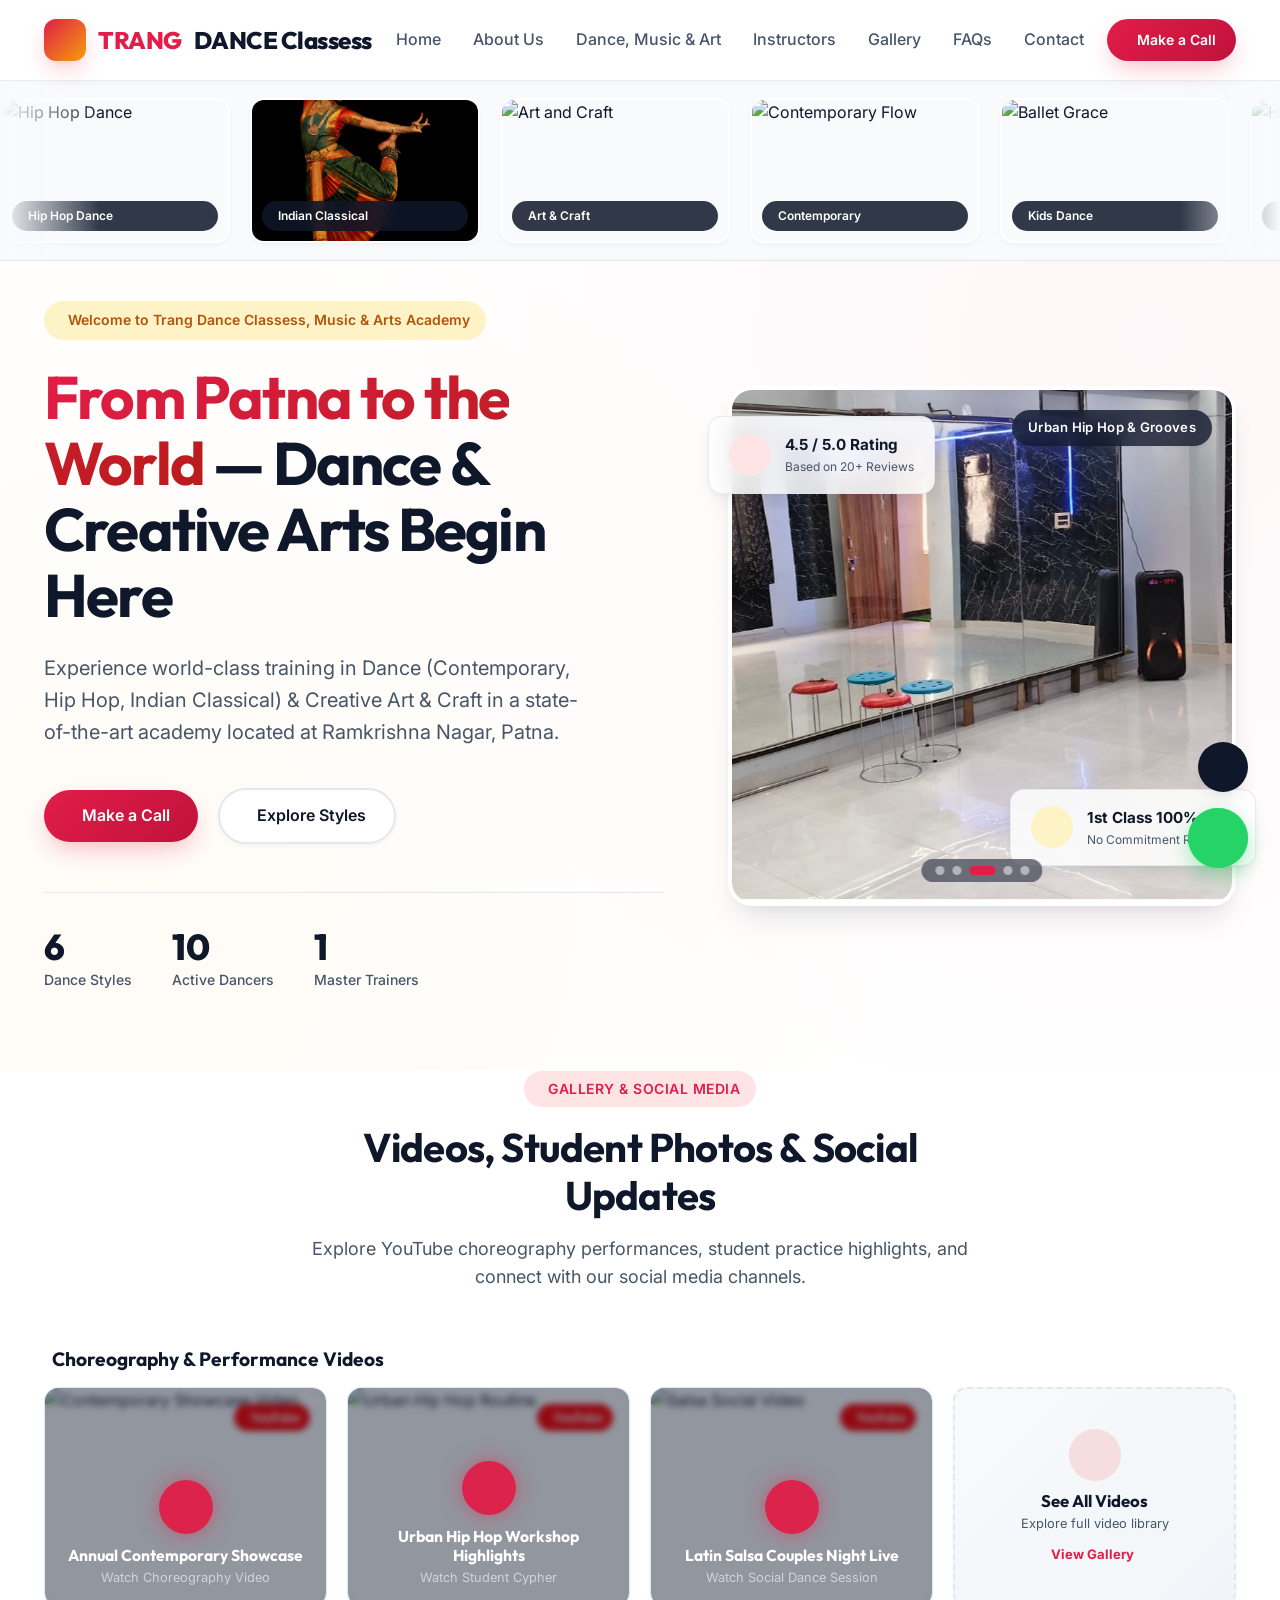
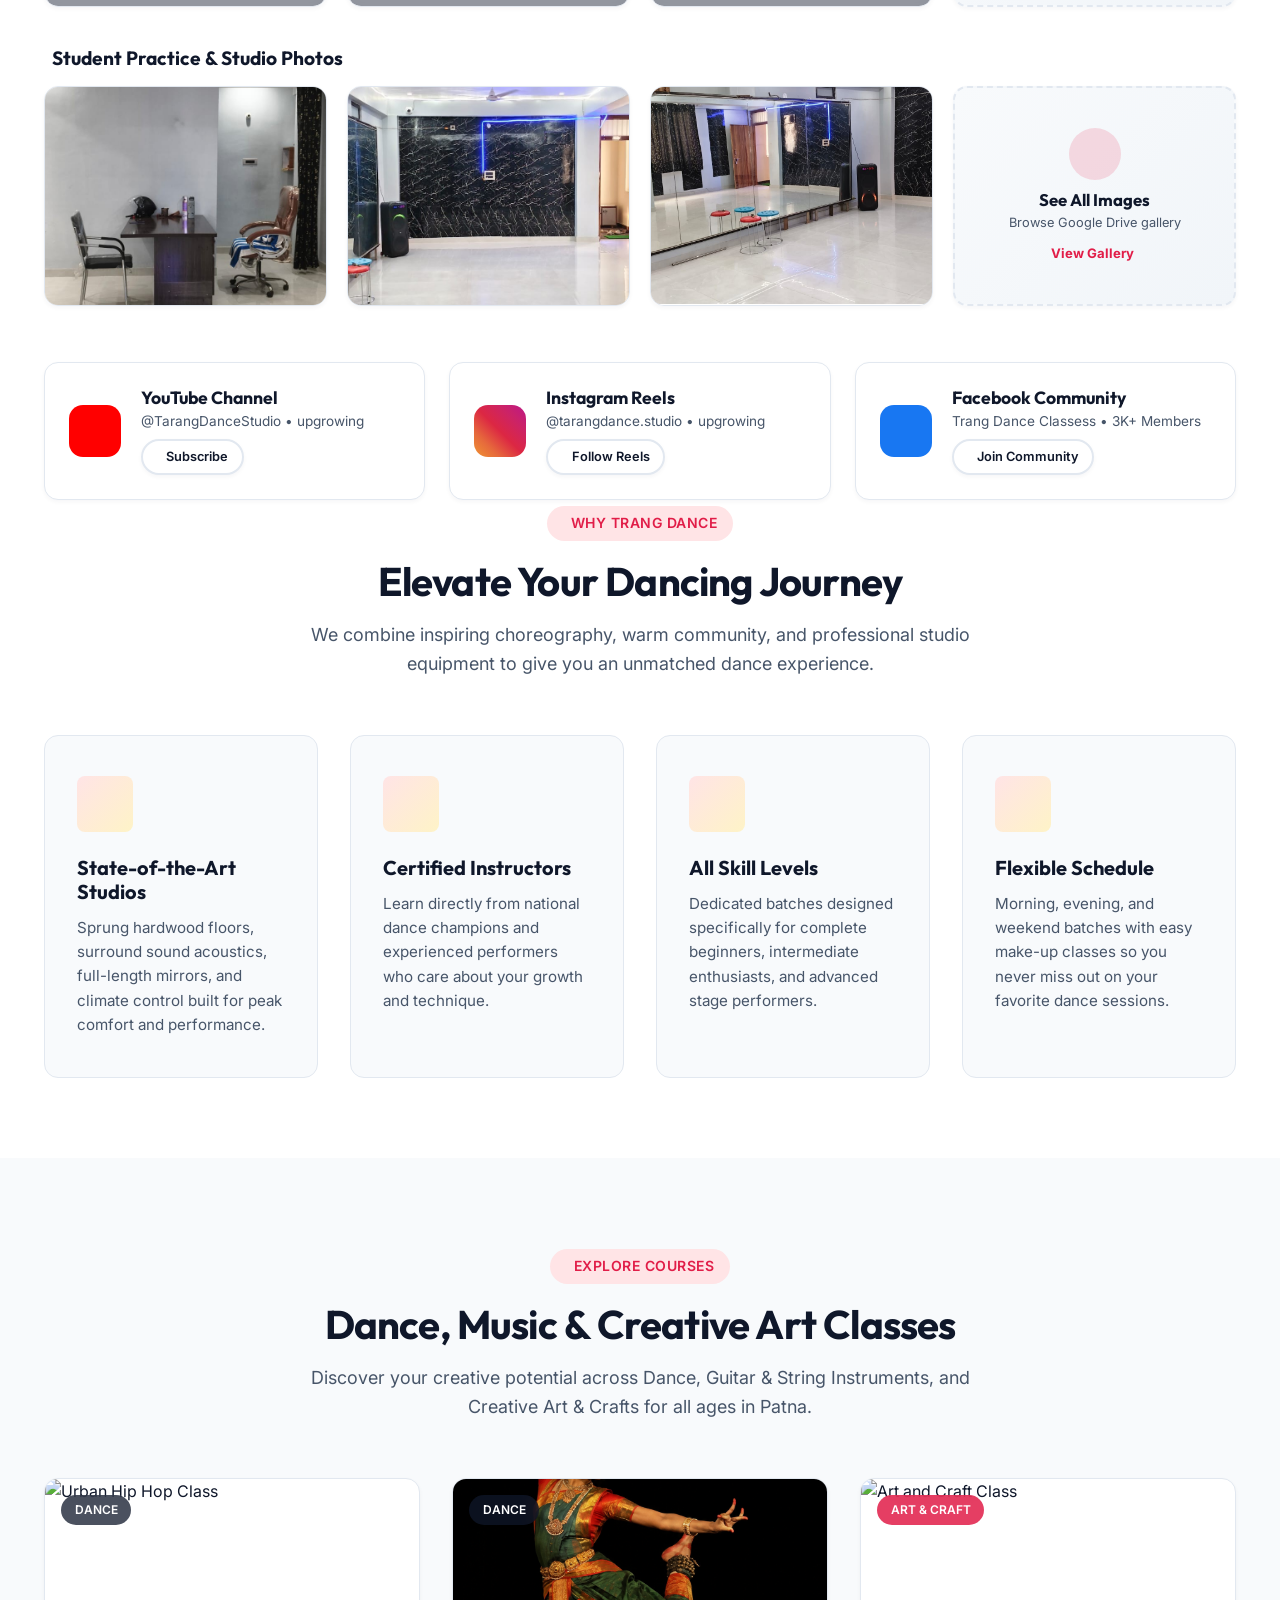
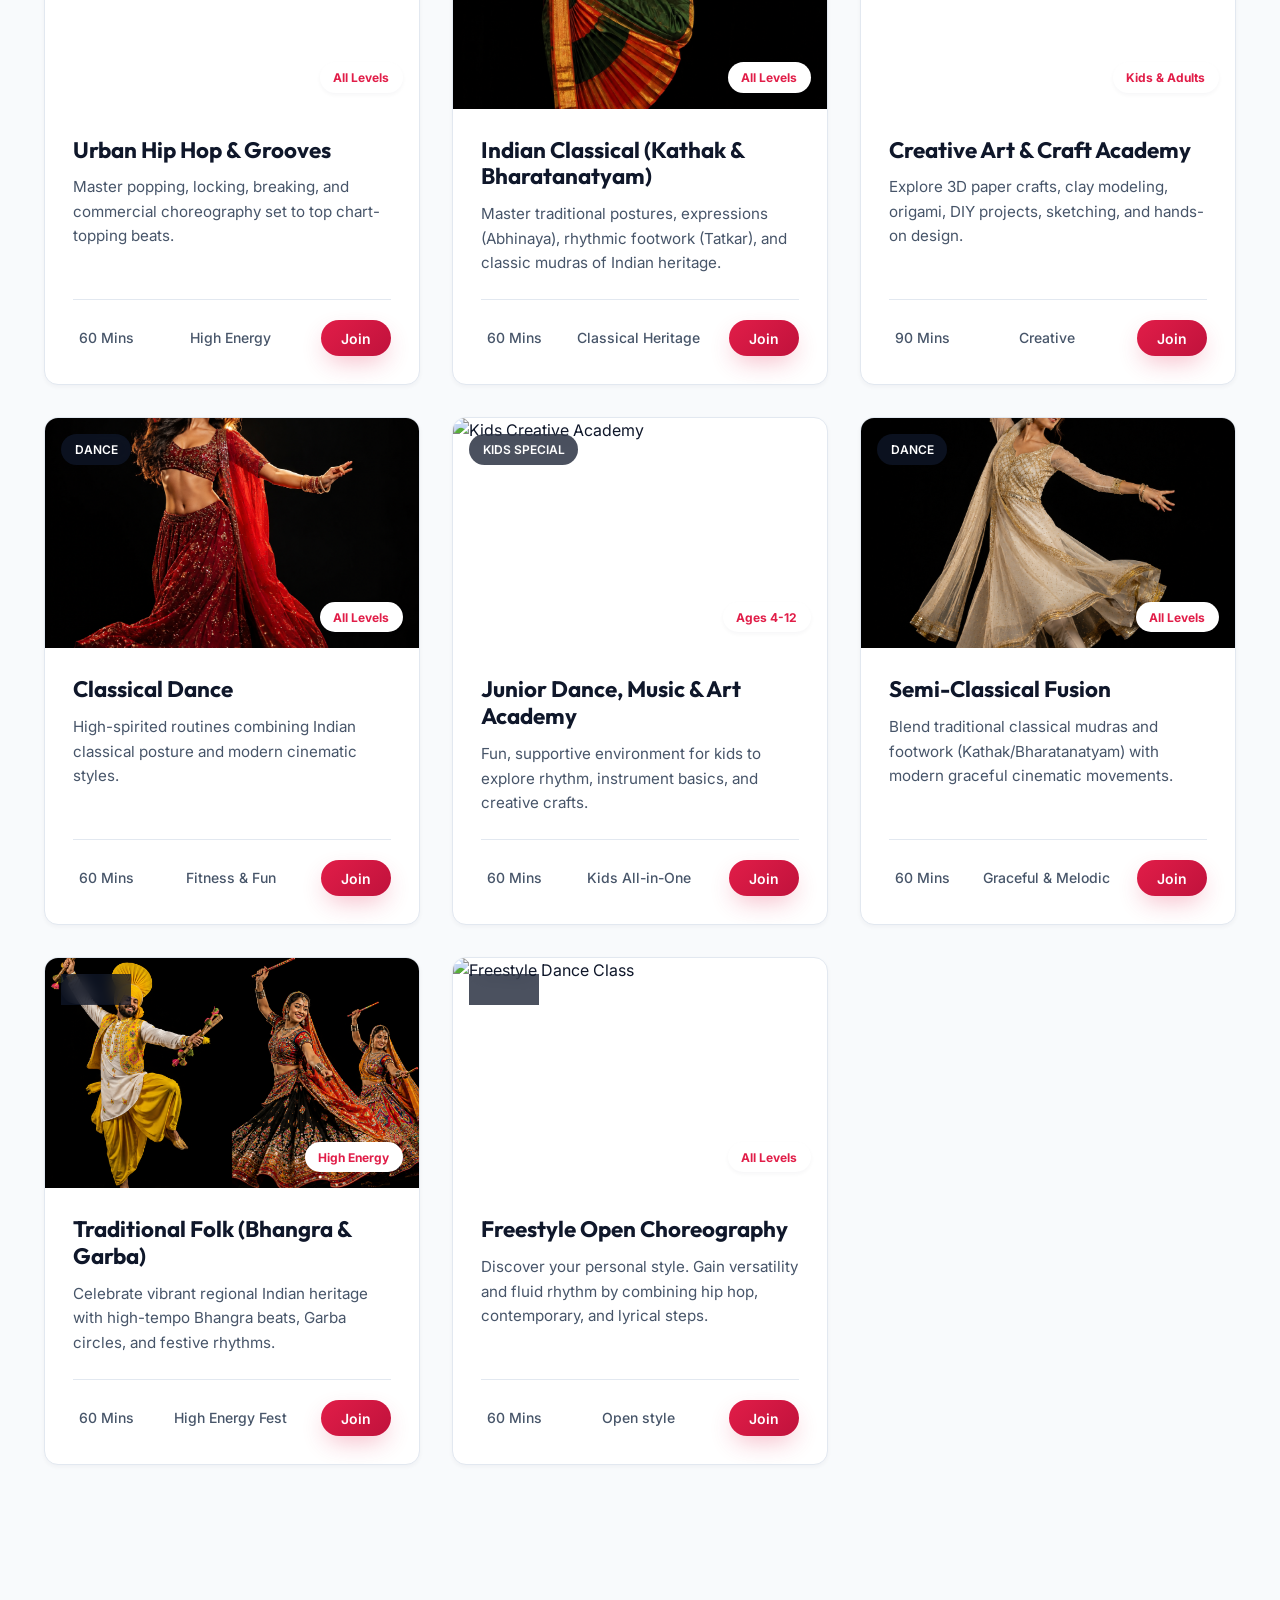
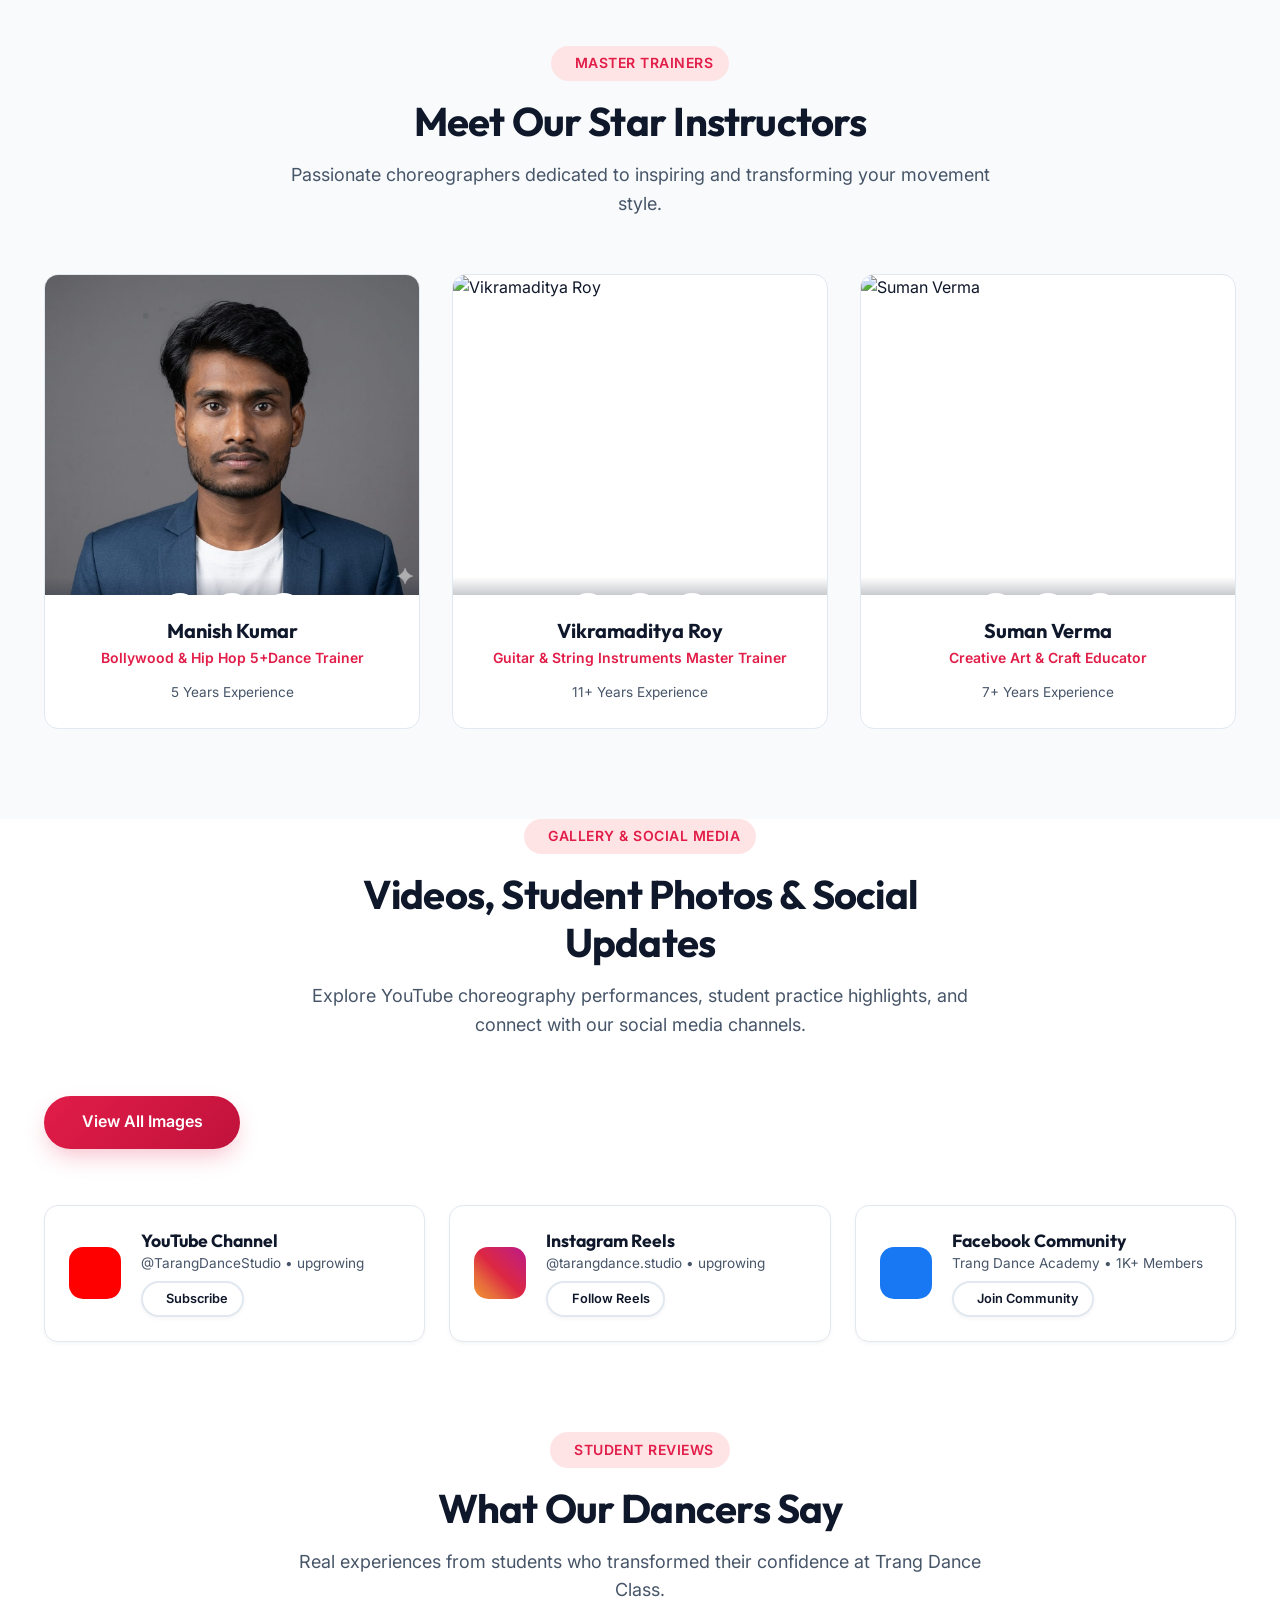
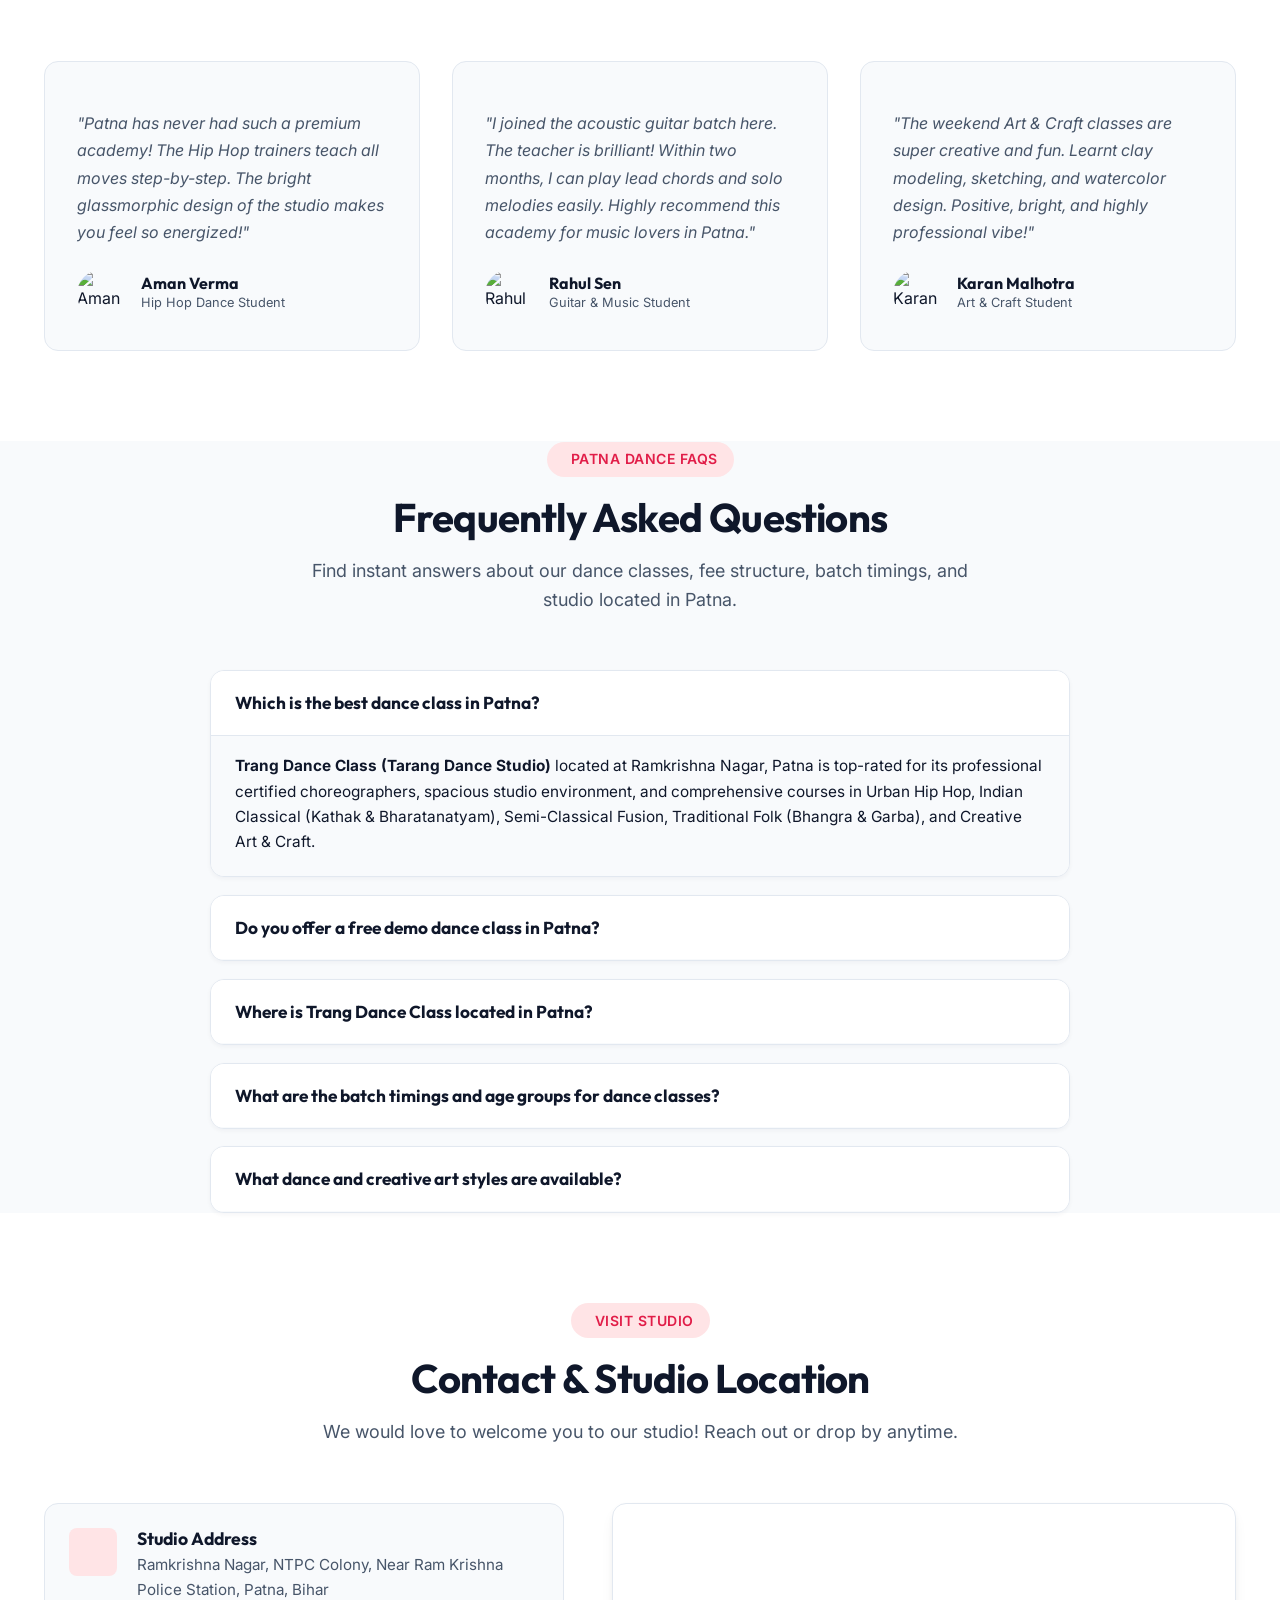
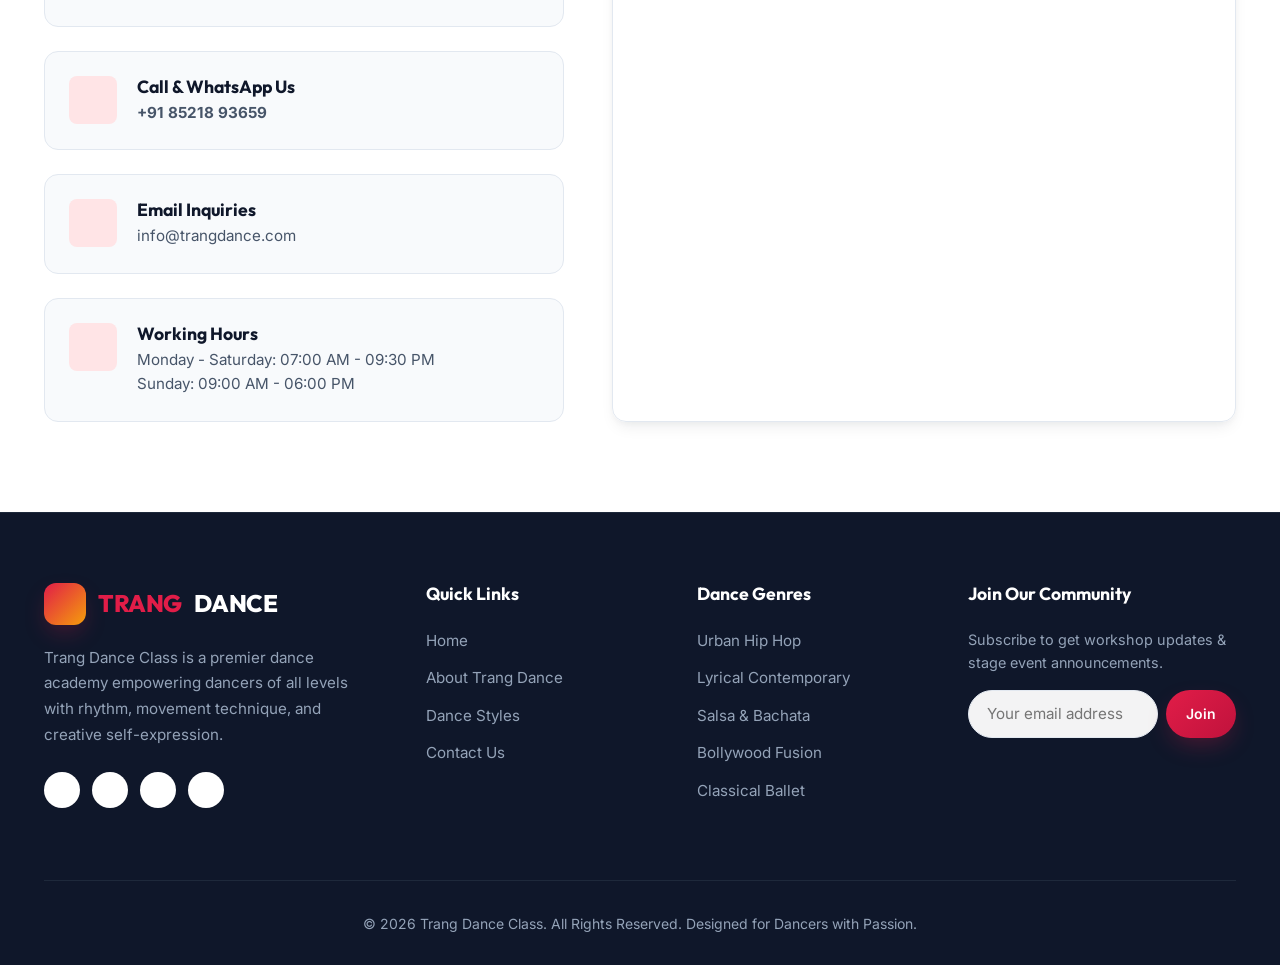
==== commit 2b67d456: "feat: add Google Drive API integration, 2-row gallery on homepage, dedicated gallery.html with All/I" ====
--- a/index.html
+++ b/index.html
@@ -159,7 +159,7 @@
         <div class="logo-icon">
           <i class="ri-music-2-fill"></i>
         </div>
-        <span>TRANG</span> DANCE
+        <span>TRANG</span> DANCE Classess
       </a>
 
       <!-- Navigation Links -->
@@ -168,7 +168,7 @@
         <a href="#about" class="nav-link">About Us</a>
         <a href="#programs" class="nav-link">Dance, Music & Art</a>
         <a href="#instructors" class="nav-link">Instructors</a>
-        <a href="#gallerySection" class="nav-link">Gallery</a>
+        <a href="gallery.html" class="nav-link">Gallery</a>
         <a href="#faq" class="nav-link">FAQs</a>
         <a href="#contact" class="nav-link">Contact</a>
       </nav>
@@ -256,7 +256,7 @@
       <!-- Left Content -->
       <div class="hero-text animate-on-scroll">
         <div class="hero-tag">
-          <i class="ri-sparkles-fill"></i> Welcome to Trang Dance, Music & Arts Academy
+          <i class="ri-sparkles-fill"></i> Welcome to Trang Dance Classess, Music & Arts Academy
         </div>
         <h1 class="hero-title">
           <span class="highlight">From Patna to the World</span> — Dance & Creative Arts Begin Here
@@ -361,31 +361,28 @@
   <!-- ==========================================
        PHOTO, VIDEO & SOCIAL MEDIA GALLERY
        ========================================== -->
+  <!-- ==========================================
+       GALLERY & SOCIAL MEDIA SECTION
+       ========================================== -->
   <section class="gallery" id="gallery">
     <div class="container">
       <div class="section-header animate-on-scroll">
         <div class="section-badge"><i class="ri-video-fill"></i> Gallery & Social Media</div>
         <h2 class="section-title">Videos, Student Photos & Social Updates</h2>
-        <p class="section-subtitle">Explore YouTube choreography performances, student practice highlights, and connect
-          with our social media channels.</p>
-      </div>
-
-      <!-- Gallery Category Filter Tabs -->
-      <div class="filter-bar animate-on-scroll" style="margin-bottom: 2.5rem;">
-        <button class="filter-btn gallery-filter-btn active" data-gallery-filter="all">All Media</button>
-        <button class="filter-btn gallery-filter-btn" data-gallery-filter="video"><i class="ri-youtube-line"></i>
-          YouTube Videos</button>
-        <button class="filter-btn gallery-filter-btn" data-gallery-filter="photo"><i class="ri-image-line"></i> Student
-          Photos</button>
-      </div>
-
-      <!-- Gallery Grid -->
-      <div class="gallery-grid">
-        <!-- YouTube Video Reference Card 1 -->
-        <div class="gallery-item gallery-video-item gallery-grid-item animate-on-scroll" data-type="video"
-          data-video-id="L3wKzyIN1yk">
-          <img src="https://images.unsplash.com/photo-1508700115892-45ecd05ae2ad?w=600&auto=format&fit=crop&q=80"
-            alt="Contemporary Showcase Video">
+        <p class="section-subtitle">Explore YouTube choreography performances, student practice highlights, and connect with our social media channels.</p>
+      </div>
+
+      <!-- ROW 1: DANCE PERFORMANCE VIDEOS (3 Videos + See All Videos Card) -->
+      <div class="gallery-sub-header animate-on-scroll" style="margin-bottom: 1rem;">
+        <h3 style="font-size: 1.2rem; font-weight: 700; color: var(--text-heading); display: flex; align-items: center; gap: 0.5rem;">
+          <i class="ri-youtube-fill" style="color: #ff0000; font-size: 1.4rem;"></i> Choreography & Performance Videos
+        </h3>
+      </div>
+
+      <div class="gallery-grid" style="margin-bottom: 2.5rem;">
+        <!-- Video 1 -->
+        <div class="gallery-item gallery-grid-item animate-on-scroll" data-type="video" data-video-id="L3wKzyIN1yk">
+          <img src="https://images.unsplash.com/photo-1508700115892-45ecd05ae2ad?w=600&auto=format&fit=crop&q=80" alt="Contemporary Showcase Video">
           <span class="video-card-badge"><i class="ri-youtube-fill"></i> YouTube</span>
           <div class="gallery-overlay" style="opacity: 1; background: rgba(15, 23, 42, 0.45);">
             <div class="video-play-btn"><i class="ri-play-fill"></i></div>
@@ -394,11 +391,9 @@
           </div>
         </div>
 
-        <!-- YouTube Video Reference Card 2 -->
-        <div class="gallery-item gallery-video-item gallery-grid-item animate-on-scroll" data-type="video"
-          data-video-id="2Vv-BfVoq4g">
-          <img src="https://images.unsplash.com/photo-1535525153412-5a42439a210d?w=600&auto=format&fit=crop&q=80"
-            alt="Urban Hip Hop Routine">
+        <!-- Video 2 -->
+        <div class="gallery-item gallery-grid-item animate-on-scroll" data-type="video" data-video-id="2Vv-BfVoq4g">
+          <img src="https://images.unsplash.com/photo-1535525153412-5a42439a210d?w=600&auto=format&fit=crop&q=80" alt="Urban Hip Hop Routine">
           <span class="video-card-badge"><i class="ri-youtube-fill"></i> YouTube</span>
           <div class="gallery-overlay" style="opacity: 1; background: rgba(15, 23, 42, 0.45);">
             <div class="video-play-btn"><i class="ri-play-fill"></i></div>
@@ -407,11 +402,9 @@
           </div>
         </div>
 
-        <!-- YouTube Video Reference Card 3 -->
-        <div class="gallery-item gallery-video-item gallery-grid-item animate-on-scroll" data-type="video"
-          data-video-id="YQHsXMglC9A">
-          <img src="https://images.unsplash.com/photo-1504609773096-104ff2c73ba4?w=600&auto=format&fit=crop&q=80"
-            alt="Salsa Social Video">
+        <!-- Video 3 -->
+        <div class="gallery-item gallery-grid-item animate-on-scroll" data-type="video" data-video-id="YQHsXMglC9A">
+          <img src="https://images.unsplash.com/photo-1504609773096-104ff2c73ba4?w=600&auto=format&fit=crop&q=80" alt="Salsa Social Video">
           <span class="video-card-badge"><i class="ri-youtube-fill"></i> YouTube</span>
           <div class="gallery-overlay" style="opacity: 1; background: rgba(15, 23, 42, 0.45);">
             <div class="video-play-btn"><i class="ri-play-fill"></i></div>
@@ -420,55 +413,41 @@
           </div>
         </div>
 
-        <!-- Student Photo Card 1 -->
-        <div class="gallery-item gallery-grid-item animate-on-scroll" data-type="photo">
-          <img src="image/image1.jpeg" alt="Contemporary Ballet Practice">
-          <div class="gallery-overlay">
-            <i class="ri-zoom-in-line"></i>
-            <h4>Contemporary Ballet Practice</h4>
-            <span style="font-size: 0.8rem; color: #cbd5e1;">Student Dance Practice</span>
-          </div>
-        </div>
-
-        <!-- Student Photo Card 2 -->
-        <div class="gallery-item gallery-grid-item animate-on-scroll" data-type="photo">
-          <img src="image/image2.jpeg" alt="Guitar Music Session">
-          <div class="gallery-overlay">
-            <i class="ri-zoom-in-line"></i>
-            <h4>Guitar Music Session</h4>
-            <span style="font-size: 0.8rem; color: #cbd5e1;">Instrument Practice</span>
-          </div>
-        </div>
-
-        <!-- Student Photo Card 3 -->
-        <div class="gallery-item gallery-grid-item animate-on-scroll" data-type="photo">
-          <img src="image/image3.jpeg" alt="Urban Hip Hop Class">
-          <div class="gallery-overlay">
-            <i class="ri-zoom-in-line"></i>
-            <h4>Urban Hip Hop Class</h4>
-            <span style="font-size: 0.8rem; color: #cbd5e1;">Street Grooves Group</span>
-          </div>
-        </div>
-
-        <!-- Student Photo Card 4 -->
-        <div class="gallery-item gallery-grid-item animate-on-scroll" data-type="photo">
-          <img src="image/image4.jpeg" alt="Art & Craft Studio">
-          <div class="gallery-overlay">
-            <i class="ri-zoom-in-line"></i>
-            <h4>Art & Craft Studio</h4>
-            <span style="font-size: 0.8rem; color: #cbd5e1;">Creative Design & Origami</span>
-          </div>
-        </div>
-
-        <!-- Student Photo Card 5 -->
-        <div class="gallery-item gallery-grid-item animate-on-scroll" data-type="photo">
-          <img src="image/image5.jpeg" alt="Flute Melodic Session">
-          <div class="gallery-overlay">
-            <i class="ri-zoom-in-line"></i>
-            <h4>Flute Melodic Session</h4>
-            <span style="font-size: 0.8rem; color: #cbd5e1;">Classical Flute Melodies</span>
-          </div>
-        </div>
+        <!-- Card 4 (1st Row Last Item): See All Video Card -->
+        <a href="gallery.html" class="gallery-item see-more-card animate-on-scroll" style="text-decoration: none;">
+          <div class="see-more-content">
+            <div class="see-more-icon" style="background: rgba(239, 68, 68, 0.15); color: #ef4444;">
+              <i class="ri-youtube-fill"></i>
+            </div>
+            <h3>See All Videos</h3>
+            <p>Explore full video library</p>
+            <span class="see-more-btn">View Gallery <i class="ri-arrow-right-line"></i></span>
+          </div>
+        </a>
+      </div>
+
+      <!-- ROW 2: GOOGLE DRIVE STUDENT PHOTOS (3 Images + See All Images Card) -->
+      <div class="gallery-sub-header animate-on-scroll" style="margin-bottom: 1rem;">
+        <h3 style="font-size: 1.2rem; font-weight: 700; color: var(--text-heading); display: flex; align-items: center; gap: 0.5rem;">
+          <i class="ri-image-fill" style="color: var(--accent-primary); font-size: 1.4rem;"></i> Student Practice & Studio Photos
+        </h3>
+      </div>
+
+      <div class="gallery-grid" style="margin-bottom: 3.5rem;">
+        <!-- Container for 3 Google Drive Photos (Inserted by JS) -->
+        <div id="homeDriveImagesContainer" style="display: contents;"></div>
+
+        <!-- Card 4 (2nd Row Last Item): See All Images Card -->
+        <a href="gallery.html" class="gallery-item see-more-card animate-on-scroll" style="text-decoration: none;">
+          <div class="see-more-content">
+            <div class="see-more-icon" style="background: rgba(225, 29, 72, 0.15); color: var(--accent-primary);">
+              <i class="ri-gallery-fill"></i>
+            </div>
+            <h3>See All Images</h3>
+            <p>Browse Google Drive gallery</p>
+            <span class="see-more-btn">View Gallery <i class="ri-arrow-right-line"></i></span>
+          </div>
+        </a>
       </div>
 
       <!-- Social Media Connect Cards -->
@@ -504,7 +483,7 @@
           <div class="social-card-icon fb"><i class="ri-facebook-fill"></i></div>
           <div class="social-card-info" style="flex-grow: 1;">
             <h4>Facebook Community</h4>
-            <p>Trang Dance Academy • 30K+ Members</p>
+            <p>Trang Dance Classess • 3K+ Members</p>
             <a href="https://facebook.com" target="_blank" class="btn btn-secondary btn-sm"
               style="padding: 0.35rem 0.85rem; font-size: 0.8rem;">
               <i class="ri-facebook-fill" style="color: #1877f2;"></i> Join Community
@@ -754,93 +733,104 @@
     </div>
   </section>
 
-  <!-- ==========================================
-       STUDIO & PERFORMANCE GALLERY (With Google Drive Sync & View More)
+
+
+  <!-- ==========================================
+       EXPERT INSTRUCTORS SECTION
+       ========================================== -->
+  <section class="instructors" id="instructors">
+    <div class="container">
+      <div class="section-header animate-on-scroll">
+        <div class="section-badge"><i class="ri-award-line"></i> Master Trainers</div>
+        <h2 class="section-title">Meet Our Star Instructors</h2>
+        <p class="section-subtitle">Passionate choreographers dedicated to inspiring and transforming your movement
+          style.</p>
+      </div>
+
+      <div class="instructors-grid">
+        <!-- Instructor 1 -->
+        <div class="instructor-card animate-on-scroll">
+          <div class="instructor-img-wrapper">
+            <img src="/image/manish.png" alt="Manish kumar">
+            <div class="instructor-socials">
+              <a href="#" class="social-icon" aria-label="Instagram"><i class="ri-instagram-line"></i></a>
+              <a href="#" class="social-icon" aria-label="YouTube"><i class="ri-youtube-line"></i></a>
+              <a href="#" class="social-icon" aria-label="Facebook"><i class="ri-facebook-fill"></i></a>
+            </div>
+          </div>
+          <div class="instructor-details">
+            <h3 class="instructor-name">Manish Kumar</h3>
+            <p class="instructor-role">Bollywood & Hip Hop 5+Dance Trainer</p>
+            <p class="instructor-exp"><i class="ri-briefcase-line"></i> 5 Years Experience</p>
+          </div>
+        </div>
+
+
+        <!-- Instructor 5: Music Master -->
+        <div class="instructor-card animate-on-scroll">
+          <div class="instructor-img-wrapper">
+            <img src="https://images.unsplash.com/photo-1510915361894-db8b60106cb1?w=500&auto=format&fit=crop&q=80"
+              alt="Vikramaditya Roy">
+            <div class="instructor-socials">
+              <a href="#" class="social-icon" aria-label="Instagram"><i class="ri-instagram-line"></i></a>
+              <a href="#" class="social-icon" aria-label="YouTube"><i class="ri-youtube-line"></i></a>
+              <a href="#" class="social-icon" aria-label="Facebook"><i class="ri-facebook-fill"></i></a>
+            </div>
+          </div>
+          <div class="instructor-details">
+            <h3 class="instructor-name">Vikramaditya Roy</h3>
+            <p class="instructor-role">Guitar & String Instruments Master Trainer</p>
+            <p class="instructor-exp"><i class="ri-briefcase-line"></i> 11+ Years Experience</p>
+          </div>
+        </div>
+
+        <!-- Instructor 6: Art Educator -->
+        <div class="instructor-card animate-on-scroll">
+          <div class="instructor-img-wrapper">
+            <img src="https://images.unsplash.com/photo-1513364776144-60967b0f800f?w=500&auto=format&fit=crop&q=80"
+              alt="Suman Verma">
+            <div class="instructor-socials">
+              <a href="#" class="social-icon" aria-label="Instagram"><i class="ri-instagram-line"></i></a>
+              <a href="#" class="social-icon" aria-label="YouTube"><i class="ri-youtube-line"></i></a>
+              <a href="#" class="social-icon" aria-label="Facebook"><i class="ri-facebook-fill"></i></a>
+            </div>
+          </div>
+          <div class="instructor-details">
+            <h3 class="instructor-name">Suman Verma</h3>
+            <p class="instructor-role">Creative Art & Craft Educator</p>
+            <p class="instructor-exp"><i class="ri-briefcase-line"></i> 7+ Years Experience</p>
+          </div>
+        </div>
+      </div>
+    </div>
+  </section>
+
+  <!-- ==========================================
+       GALLERY & SOCIAL MEDIA SECTION
        ========================================== -->
   <section class="gallery" id="gallerySection">
     <div class="container">
       <div class="section-header animate-on-scroll">
-        <div class="section-badge"><i class="ri-gallery-line"></i> Studio & Event Gallery</div>
-        <h2 class="section-title">Moments & Performances</h2>
-        <p class="section-subtitle">Explore live dance rehearsals, annual stage events, instrument practice, and creative student projects at Trang Dance Class Patna.</p>
-      </div>
-
-      <!-- Main Gallery Grid (Initial Photos & Video Highlights) -->
-      <div class="gallery-grid" id="mainGalleryGrid">
-        <!-- Gallery Item 1 (Video) -->
-        <div class="gallery-item gallery-video-item animate-on-scroll" data-type="video" data-video="https://www.youtube.com/embed/dQw4w9WgXcQ">
-          <img src="https://images.unsplash.com/photo-1508700115892-45ecd05ae2ad?w=800&auto=format&fit=crop&q=80" alt="Contemporary Flow Video Highlight">
-          <div class="video-card-badge"><i class="ri-youtube-fill"></i> Watch Video</div>
-          <div class="gallery-overlay" style="opacity: 1; background: rgba(15, 23, 42, 0.45);">
-            <div class="video-play-btn"><i class="ri-play-fill"></i></div>
-            <h4>Contemporary Stage Showcase</h4>
-            <span style="font-size: 0.8rem; color: #cbd5e1;">Live Student Performance</span>
-          </div>
-        </div>
-
-        <!-- Gallery Item 2 (Photo 1) -->
-        <div class="gallery-item animate-on-scroll" data-type="photo">
-          <img src="image/image1.jpeg" alt="Contemporary Ballet Practice">
-          <div class="gallery-overlay">
-            <i class="ri-zoom-in-line"></i>
-            <h4>Contemporary Ballet Practice</h4>
-            <span style="font-size: 0.8rem; color: #cbd5e1;">Student Dance Practice</span>
-          </div>
-        </div>
-
-        <!-- Gallery Item 3 (Photo 2) -->
-        <div class="gallery-item animate-on-scroll" data-type="photo">
-          <img src="image/image2.jpeg" alt="Indian Classical Practice">
-          <div class="gallery-overlay">
-            <i class="ri-zoom-in-line"></i>
-            <h4>Indian Classical Dance</h4>
-            <span style="font-size: 0.8rem; color: #cbd5e1;">Classical Kathak & Bharatanatyam</span>
-          </div>
-        </div>
-
-        <!-- Gallery Item 4 (Photo 3) -->
-        <div class="gallery-item animate-on-scroll" data-type="photo">
-          <img src="image/image3.jpeg" alt="Urban Hip Hop Class">
-          <div class="gallery-overlay">
-            <i class="ri-zoom-in-line"></i>
-            <h4>Urban Hip Hop Cypher</h4>
-            <span style="font-size: 0.8rem; color: #cbd5e1;">Street Grooves Batch</span>
-          </div>
-        </div>
-
-        <!-- Gallery Item 5 (Photo 4) -->
-        <div class="gallery-item animate-on-scroll" data-type="photo">
-          <img src="image/image4.jpeg" alt="Art & Craft Studio">
-          <div class="gallery-overlay">
-            <i class="ri-zoom-in-line"></i>
-            <h4>Creative Art & Craft Studio</h4>
-            <span style="font-size: 0.8rem; color: #cbd5e1;">Origami & Canvas Design</span>
-          </div>
-        </div>
-
-        <!-- Gallery Item 6 (Photo 5) -->
-        <div class="gallery-item animate-on-scroll" data-type="photo">
-          <img src="image/image5.jpeg" alt="Studio Practice Tour">
-          <div class="gallery-overlay">
-            <i class="ri-zoom-in-line"></i>
-            <h4>Studio Practice Tour</h4>
-            <span style="font-size: 0.8rem; color: #cbd5e1;">Ramkrishna Nagar Studio</span>
-          </div>
-        </div>
-      </div>
-
-      <!-- Dynamic Loaded / Google Drive Synced Container -->
-      <div id="driveGalleryContainer" class="gallery-grid" style="margin-top: 1.5rem; display: none;"></div>
-
-      <!-- Status and Error Notification Messages -->
-      <div id="galleryStatus" class="gallery-status-msg" style="display: none;"></div>
-      <div id="galleryError" class="gallery-error-msg" style="display: none;"></div>
-
-      <!-- Action Bar: View More Gallery Button -->
+        <div class="section-badge"><i class="ri-gallery-line"></i> Gallery & Social Media</div>
+        <h2 class="section-title">Videos, Student Photos & Social Updates</h2>
+        <p class="section-subtitle">Explore YouTube choreography performances, student practice highlights, and connect
+          with our social media channels.</p>
+      </div>
+
+      <!-- Google Drive Image Grid (Shows Max 4 Images Only) -->
+      <div class="gallery-grid" id="homeDriveGallery">
+        <!-- Loaded dynamically via Google Drive API (Max 4 images) -->
+      </div>
+
+      <!-- Status and Error Notifications -->
+      <div id="homeGalleryStatus" class="gallery-status-msg" style="display: none;"></div>
+      <div id="homeGalleryError" class="gallery-error-msg" style="display: none;"></div>
+
+      <!-- Action Bar: View All Images Button -> Redirects to gallery.html -->
       <div class="gallery-action-bar animate-on-scroll">
-        <button class="btn btn-primary btn-lg" id="loadMoreGalleryBtn">
-          <i class="ri-image-add-line"></i> View More Gallery
-        </button>
+        <a href="gallery.html" class="btn btn-primary btn-lg">
+          <i class="ri-gallery-line"></i> View All Images <i class="ri-arrow-right-line"></i>
+        </a>
       </div>
 
       <!-- Social Media Connect Cards -->
@@ -889,78 +879,6 @@
 
 
 
-  <!-- ==========================================
-       EXPERT INSTRUCTORS SECTION
-       ========================================== -->
-  <section class="instructors" id="instructors">
-    <div class="container">
-      <div class="section-header animate-on-scroll">
-        <div class="section-badge"><i class="ri-award-line"></i> Master Trainers</div>
-        <h2 class="section-title">Meet Our Star Instructors</h2>
-        <p class="section-subtitle">Passionate choreographers dedicated to inspiring and transforming your movement
-          style.</p>
-      </div>
-
-      <div class="instructors-grid">
-        <!-- Instructor 1 -->
-        <div class="instructor-card animate-on-scroll">
-          <div class="instructor-img-wrapper">
-            <img src="/image/manish.png" alt="Manish kumar">
-            <div class="instructor-socials">
-              <a href="#" class="social-icon" aria-label="Instagram"><i class="ri-instagram-line"></i></a>
-              <a href="#" class="social-icon" aria-label="YouTube"><i class="ri-youtube-line"></i></a>
-              <a href="#" class="social-icon" aria-label="Facebook"><i class="ri-facebook-fill"></i></a>
-            </div>
-          </div>
-          <div class="instructor-details">
-            <h3 class="instructor-name">Manish Kumar</h3>
-            <p class="instructor-role">Bollywood & Hip Hop 5+Dance Trainer</p>
-            <p class="instructor-exp"><i class="ri-briefcase-line"></i> 5 Years Experience</p>
-          </div>
-        </div>
-
-
-        <!-- Instructor 5: Music Master -->
-        <div class="instructor-card animate-on-scroll">
-          <div class="instructor-img-wrapper">
-            <img src="https://images.unsplash.com/photo-1510915361894-db8b60106cb1?w=500&auto=format&fit=crop&q=80"
-              alt="Vikramaditya Roy">
-            <div class="instructor-socials">
-              <a href="#" class="social-icon" aria-label="Instagram"><i class="ri-instagram-line"></i></a>
-              <a href="#" class="social-icon" aria-label="YouTube"><i class="ri-youtube-line"></i></a>
-              <a href="#" class="social-icon" aria-label="Facebook"><i class="ri-facebook-fill"></i></a>
-            </div>
-          </div>
-          <div class="instructor-details">
-            <h3 class="instructor-name">Vikramaditya Roy</h3>
-            <p class="instructor-role">Guitar & String Instruments Master Trainer</p>
-            <p class="instructor-exp"><i class="ri-briefcase-line"></i> 11+ Years Experience</p>
-          </div>
-        </div>
-
-        <!-- Instructor 6: Art Educator -->
-        <div class="instructor-card animate-on-scroll">
-          <div class="instructor-img-wrapper">
-            <img src="https://images.unsplash.com/photo-1513364776144-60967b0f800f?w=500&auto=format&fit=crop&q=80"
-              alt="Suman Verma">
-            <div class="instructor-socials">
-              <a href="#" class="social-icon" aria-label="Instagram"><i class="ri-instagram-line"></i></a>
-              <a href="#" class="social-icon" aria-label="YouTube"><i class="ri-youtube-line"></i></a>
-              <a href="#" class="social-icon" aria-label="Facebook"><i class="ri-facebook-fill"></i></a>
-            </div>
-          </div>
-          <div class="instructor-details">
-            <h3 class="instructor-name">Suman Verma</h3>
-            <p class="instructor-role">Creative Art & Craft Educator</p>
-            <p class="instructor-exp"><i class="ri-briefcase-line"></i> 7+ Years Experience</p>
-          </div>
-        </div>
-      </div>
-    </div>
-  </section>
-
-
-
 
   <!-- ==========================================
        STUDENT TESTIMONIALS
--- a/styles.css
+++ b/styles.css
@@ -12,46 +12,48 @@
   --bg-secondary: #f8fafc;
   --bg-tertiary: #f1f5f9;
   --bg-dark: #0f172a;
-  
+
   --text-main: #0f172a;
   --text-muted: #475569;
   --text-light: #94a3b8;
   --text-white: #ffffff;
-  
-  --accent-primary: #e11d48; /* Vibrant Rose / Crimson */
+
+  --accent-primary: #e11d48;
+  /* Vibrant Rose / Crimson */
   --accent-primary-hover: #be123c;
-  --accent-secondary: #f59e0b; /* Amber / Gold */
+  --accent-secondary: #f59e0b;
+  /* Amber / Gold */
   --accent-soft: #ffe4e6;
   --accent-gold-soft: #fef3c7;
-  
+
   --border-light: #e2e8f0;
   --border-focus: #e11d48;
-  
+
   --whatsapp-color: #25d366;
   --whatsapp-hover: #1da851;
-  
+
   /* Fonts */
   --font-heading: 'Outfit', -apple-system, BlinkMacSystemFont, sans-serif;
   --font-body: 'Inter', -apple-system, BlinkMacSystemFont, sans-serif;
-  
+
   /* Shadows */
   --shadow-sm: 0 2px 4px rgba(15, 23, 42, 0.04);
   --shadow-md: 0 8px 16px -4px rgba(15, 23, 42, 0.08), 0 2px 6px -1px rgba(15, 23, 42, 0.04);
   --shadow-lg: 0 20px 30px -10px rgba(15, 23, 42, 0.12), 0 4px 10px -2px rgba(15, 23, 42, 0.04);
   --shadow-glow: 0 10px 25px -5px rgba(225, 29, 72, 0.3);
   --shadow-whatsapp: 0 8px 20px rgba(37, 211, 102, 0.4);
-  
+
   /* Border Radius */
   --radius-sm: 8px;
   --radius-md: 14px;
   --radius-lg: 24px;
   --radius-full: 9999px;
-  
+
   /* Transitions */
   --transition-fast: 0.2s cubic-bezier(0.4, 0, 0.2, 1);
   --transition-normal: 0.3s cubic-bezier(0.4, 0, 0.2, 1);
   --transition-bounce: 0.5s cubic-bezier(0.34, 1.56, 0.64, 1);
-  
+
   /* Glassmorphism */
   --glass-bg: rgba(255, 255, 255, 0.85);
   --glass-border: 1px solid rgba(226, 232, 240, 0.8);
@@ -61,7 +63,9 @@
 /* --------------------------------------------------------------------------
    2. Reset & Base Styles
    -------------------------------------------------------------------------- */
-*, *::before, *::after {
+*,
+*::before,
+*::after {
   box-sizing: border-box;
   margin: 0;
   padding: 0;
@@ -81,7 +85,12 @@
   -webkit-font-smoothing: antialiased;
 }
 
-h1, h2, h3, h4, h5, h6 {
+h1,
+h2,
+h3,
+h4,
+h5,
+h6 {
   font-family: var(--font-heading);
   color: var(--text-main);
   font-weight: 700;
@@ -104,7 +113,10 @@
   display: block;
 }
 
-button, input, select, textarea {
+button,
+input,
+select,
+textarea {
   font-family: inherit;
   font-size: inherit;
   outline: none;
@@ -320,7 +332,7 @@
   padding-top: 40px;
   padding-bottom: 80px;
   background: radial-gradient(circle at 90% 10%, rgba(225, 29, 72, 0.04) 0%, transparent 60%),
-              radial-gradient(circle at 10% 80%, rgba(245, 158, 11, 0.04) 0%, transparent 60%);
+    radial-gradient(circle at 10% 80%, rgba(245, 158, 11, 0.04) 0%, transparent 60%);
   position: relative;
   overflow: hidden;
 }
@@ -1610,9 +1622,12 @@
    18. Keyframe Animations
    -------------------------------------------------------------------------- */
 @keyframes float {
-  0%, 100% {
+
+  0%,
+  100% {
     transform: translateY(0);
   }
+
   50% {
     transform: translateY(-12px);
   }
@@ -1623,10 +1638,12 @@
     transform: scale(1);
     opacity: 0.7;
   }
+
   50% {
     transform: scale(1.4);
     opacity: 0;
   }
+
   100% {
     transform: scale(1);
     opacity: 0;
@@ -1657,11 +1674,11 @@
   .container {
     max-width: 960px;
   }
-  
+
   .hero-title {
     font-size: 3.25rem;
   }
-  
+
   .programs-grid {
     grid-template-columns: repeat(auto-fill, minmax(300px, 1fr));
   }
@@ -1930,7 +1947,8 @@
   }
 
   .floating-badge {
-    display: none; /* Hide floating badges on very small screen sizes for clean view */
+    display: none;
+    /* Hide floating badges on very small screen sizes for clean view */
   }
 
   .hero-stats {
@@ -2072,12 +2090,28 @@
   flex-shrink: 0;
 }
 
-.social-card-icon.yt { background: #ff0000; }
-.social-card-icon.ig { background: linear-gradient(45deg, #f09433, #e6683c, #dc2743, #cc2366, #bc1888); }
-.social-card-icon.fb { background: #1877f2; }
-
-.social-card-info h4 { font-size: 1.1rem; margin-bottom: 0.15rem; }
-.social-card-info p { font-size: 0.85rem; color: var(--text-muted); margin-bottom: 0.4rem; }
+.social-card-icon.yt {
+  background: #ff0000;
+}
+
+.social-card-icon.ig {
+  background: linear-gradient(45deg, #f09433, #e6683c, #dc2743, #cc2366, #bc1888);
+}
+
+.social-card-icon.fb {
+  background: #1877f2;
+}
+
+.social-card-info h4 {
+  font-size: 1.1rem;
+  margin-bottom: 0.15rem;
+}
+
+.social-card-info p {
+  font-size: 0.85rem;
+  color: var(--text-muted);
+  margin-bottom: 0.4rem;
+}
 
 /* --------------------------------------------------------------------------
    21. Infinite Sliding Image Marquee Banner (Below Header)
@@ -2088,7 +2122,8 @@
   background: var(--bg-secondary);
   border-bottom: 1px solid var(--border-light);
   padding: 1.1rem 0;
-  margin-top: 80px; /* Space for fixed header */
+  margin-top: 80px;
+  /* Space for fixed header */
   position: relative;
   box-shadow: inset 0 2px 10px rgba(15, 23, 42, 0.03);
 }
@@ -2178,6 +2213,7 @@
   0% {
     transform: translateX(0);
   }
+
   100% {
     transform: translateX(-50%);
   }
@@ -2188,10 +2224,12 @@
     margin-top: 70px;
     padding: 0.75rem 0;
   }
+
   .slide-item {
     width: 175px;
     height: 115px;
   }
+
   .slide-badge {
     font-size: 0.7rem;
     padding: 0.25rem 0.5rem;
@@ -2280,7 +2318,23 @@
 }
 
 /* --------------------------------------------------------------------------
-   23. Studio & Performance Gallery with Load More Button & Drive Sync
+   24. Dedicated Gallery Page Hero & Grid Styling
+   -------------------------------------------------------------------------- */
+.gallery-page-hero {
+  padding-top: 130px;
+  padding-bottom: 40px;
+  background: var(--bg-secondary);
+  border-bottom: 1px solid var(--border-light);
+  text-align: center;
+}
+
+.gallery-hero-content {
+  max-width: 800px;
+  margin: 0 auto;
+}
+
+/* --------------------------------------------------------------------------
+   25. Gallery Grid & See More Cards (Row 1: Videos, Row 2: Images)
    -------------------------------------------------------------------------- */
 .gallery {
   padding: var(--spacing-section) 0;
@@ -2289,43 +2343,37 @@
 
 .gallery-grid {
   display: grid;
-  grid-template-columns: repeat(auto-fill, minmax(280px, 1fr));
-  gap: 1.5rem;
+  grid-template-columns: repeat(4, 1fr);
+  gap: 1.25rem;
+}
+
+@media (max-width: 992px) {
+  .gallery-grid {
+    grid-template-columns: repeat(2, 1fr);
+  }
+}
+
+@media (max-width: 576px) {
+  .gallery-grid {
+    grid-template-columns: repeat(2, 1fr);
+    gap: 0.75rem;
+  }
 }
 
 .gallery-item {
   position: relative;
   border-radius: var(--radius-md);
   overflow: hidden;
-  height: 240px;
+  height: 220px;
   box-shadow: var(--shadow-sm);
   border: 1px solid var(--border-light);
   cursor: pointer;
   transition: transform 0.35s ease, box-shadow 0.35s ease, border-color 0.35s ease;
 }
 
-.gallery-item:hover {
-  transform: translateY(-5px);
-  box-shadow: var(--shadow-lg);
-  border-color: var(--accent-primary);
-}
-
-.gallery-video-item {
-  grid-column: span 2;
-}
-
 @media (max-width: 768px) {
-  .gallery-grid {
-    grid-template-columns: repeat(2, 1fr);
-    gap: 0.75rem;
-  }
-
-  .gallery-video-item {
-    grid-column: span 2;
-  }
-
   .gallery-item {
-    height: 180px;
+    height: 175px;
   }
 }
 
@@ -2347,7 +2395,7 @@
   display: flex;
   flex-direction: column;
   justify-content: flex-end;
-  padding: 1.25rem;
+  padding: 1.1rem;
   opacity: 0;
   transition: opacity 0.3s ease;
 }
@@ -2356,60 +2404,85 @@
   opacity: 1;
 }
 
-.gallery-overlay i.ri-zoom-in-line {
-  position: absolute;
-  top: 1.25rem;
-  right: 1.25rem;
-  width: 38px;
-  height: 38px;
+.gallery-overlay h4 {
+  font-size: 0.98rem;
+  color: #ffffff;
+  margin-bottom: 0.2rem;
+}
+
+/* See More Card (Row 1 Item 4: See All Videos, Row 2 Item 4: See All Images) */
+.see-more-card {
+  background: linear-gradient(135deg, var(--bg-secondary), var(--bg-tertiary));
+  border: 2px dashed var(--border-light);
+  display: flex;
+  align-items: center;
+  justify-content: center;
+  text-align: center;
+  padding: 1.25rem;
+  transition: all 0.35s ease;
+  height: 220px;
+}
+
+@media (max-width: 768px) {
+  .see-more-card {
+    height: 175px;
+    padding: 0.75rem;
+  }
+}
+
+.see-more-card:hover {
+  border-color: var(--accent-primary);
+  background: linear-gradient(135deg, rgba(225, 29, 72, 0.12), var(--bg-secondary));
+  transform: translateY(-5px);
+  box-shadow: var(--shadow-lg);
+}
+
+.see-more-content {
+  display: flex;
+  flex-direction: column;
+  align-items: center;
+  justify-content: center;
+}
+
+.see-more-icon {
+  width: 52px;
+  height: 52px;
   border-radius: 50%;
-  background: rgba(225, 29, 72, 0.9);
-  color: #ffffff;
   display: flex;
   align-items: center;
   justify-content: center;
-  font-size: 1.2rem;
-  box-shadow: var(--shadow-md);
-}
-
-.gallery-overlay h4 {
+  font-size: 1.5rem;
+  margin-bottom: 0.6rem;
+  transition: transform 0.3s ease;
+}
+
+.see-more-card:hover .see-more-icon {
+  transform: scale(1.15) rotate(6deg);
+}
+
+.see-more-content h3 {
   font-size: 1.05rem;
-  color: #ffffff;
-  margin-bottom: 0.25rem;
-}
-
-.gallery-action-bar {
-  display: flex;
-  justify-content: center;
-  margin-top: 2.75rem;
-}
-
-.gallery-status-msg,
-.gallery-error-msg {
-  text-align: center;
-  margin-top: 1.25rem;
-  font-size: 0.9rem;
+  font-weight: 700;
+  color: var(--text-heading);
+  margin-bottom: 0.2rem;
+}
+
+.see-more-content p {
+  font-size: 0.8rem;
   color: var(--text-muted);
-}
-
-.gallery-error-msg .error-card {
-  display: inline-block;
-  background: rgba(225, 29, 72, 0.1);
-  border: 1px solid rgba(225, 29, 72, 0.3);
-  color: #e11d48;
-  padding: 0.85rem 1.5rem;
-  border-radius: var(--radius-md);
-  font-size: 0.9rem;
-}
-
-.spin-icon {
-  animation: spin 1s linear infinite;
-  display: inline-block;
-}
-
-@keyframes spin {
-  from { transform: rotate(0deg); }
-  to { transform: rotate(360deg); }
-}
-
-
+  margin-bottom: 0.6rem;
+}
+
+.see-more-btn {
+  font-size: 0.82rem;
+  font-weight: 700;
+  color: var(--accent-primary);
+  display: inline-flex;
+  align-items: center;
+  gap: 0.3rem;
+  transition: gap 0.3s ease;
+}
+
+.see-more-card:hover .see-more-btn {
+  gap: 0.65rem;
+}
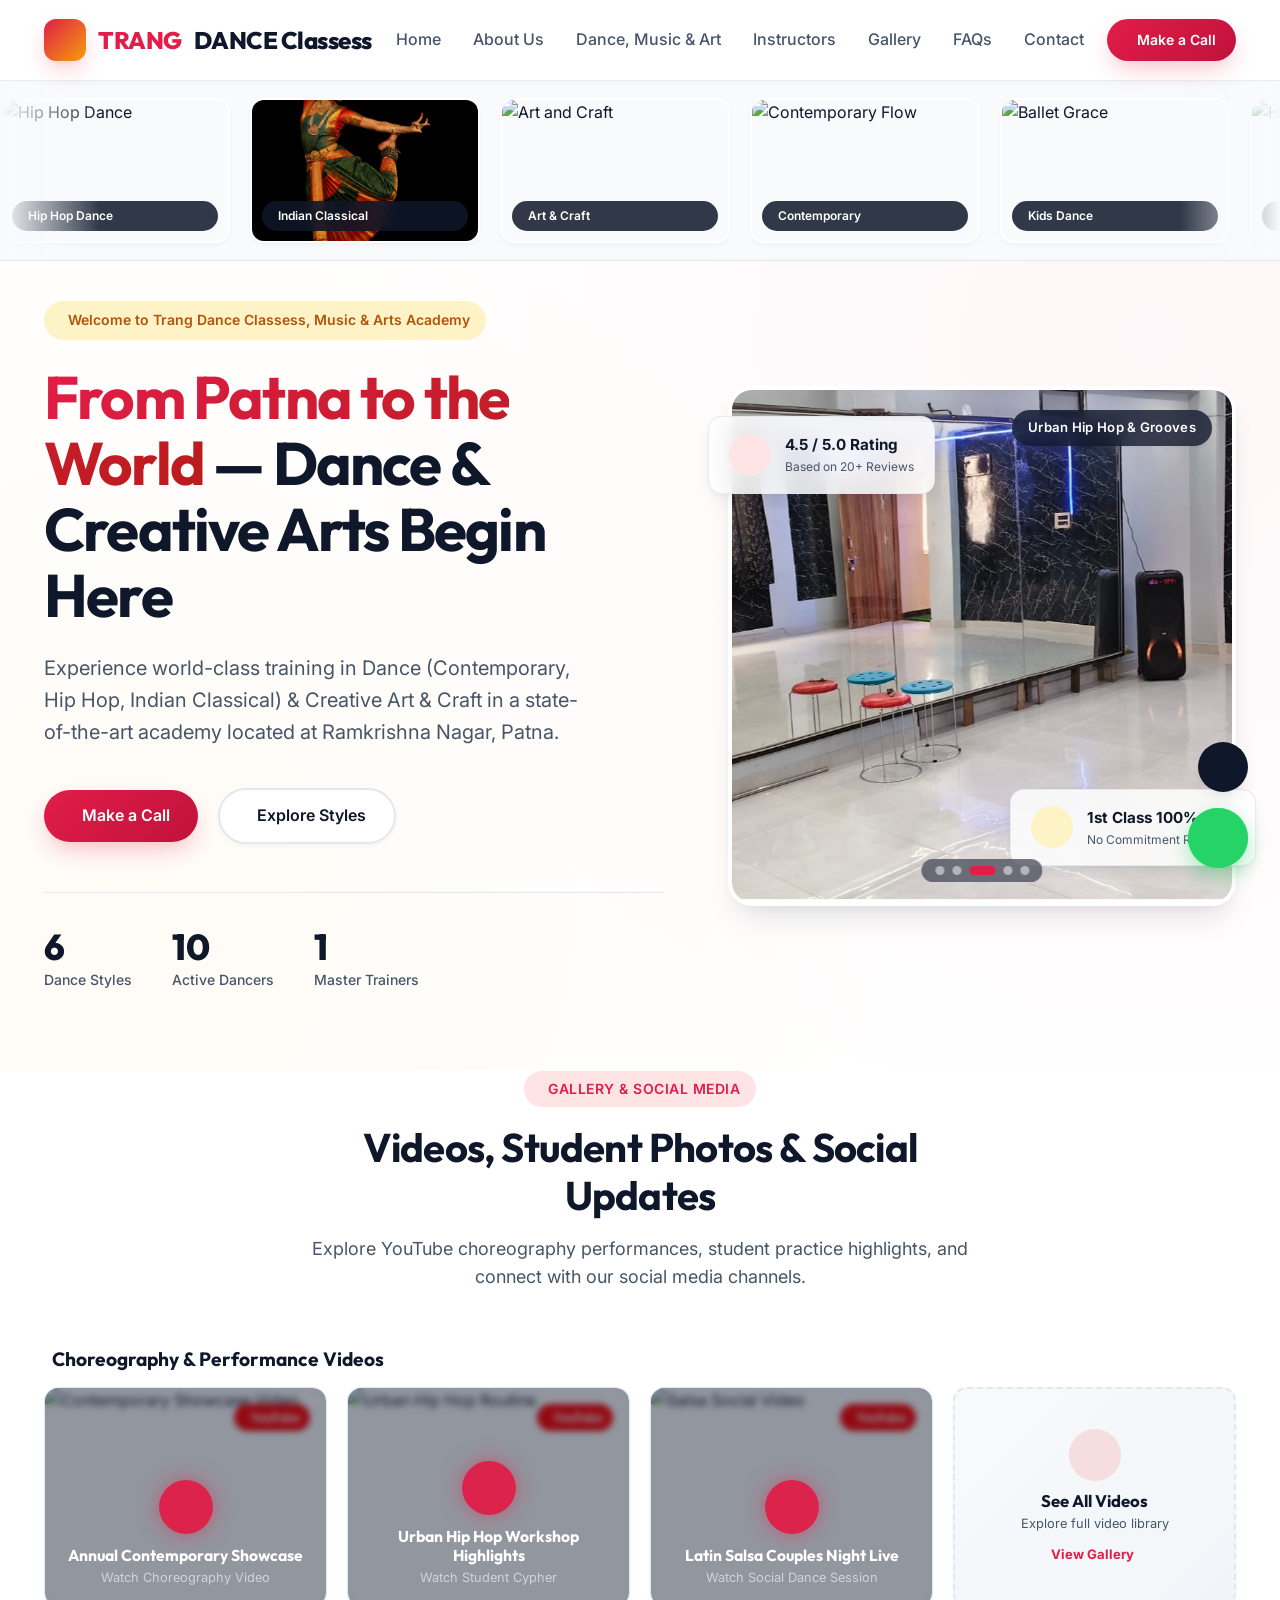
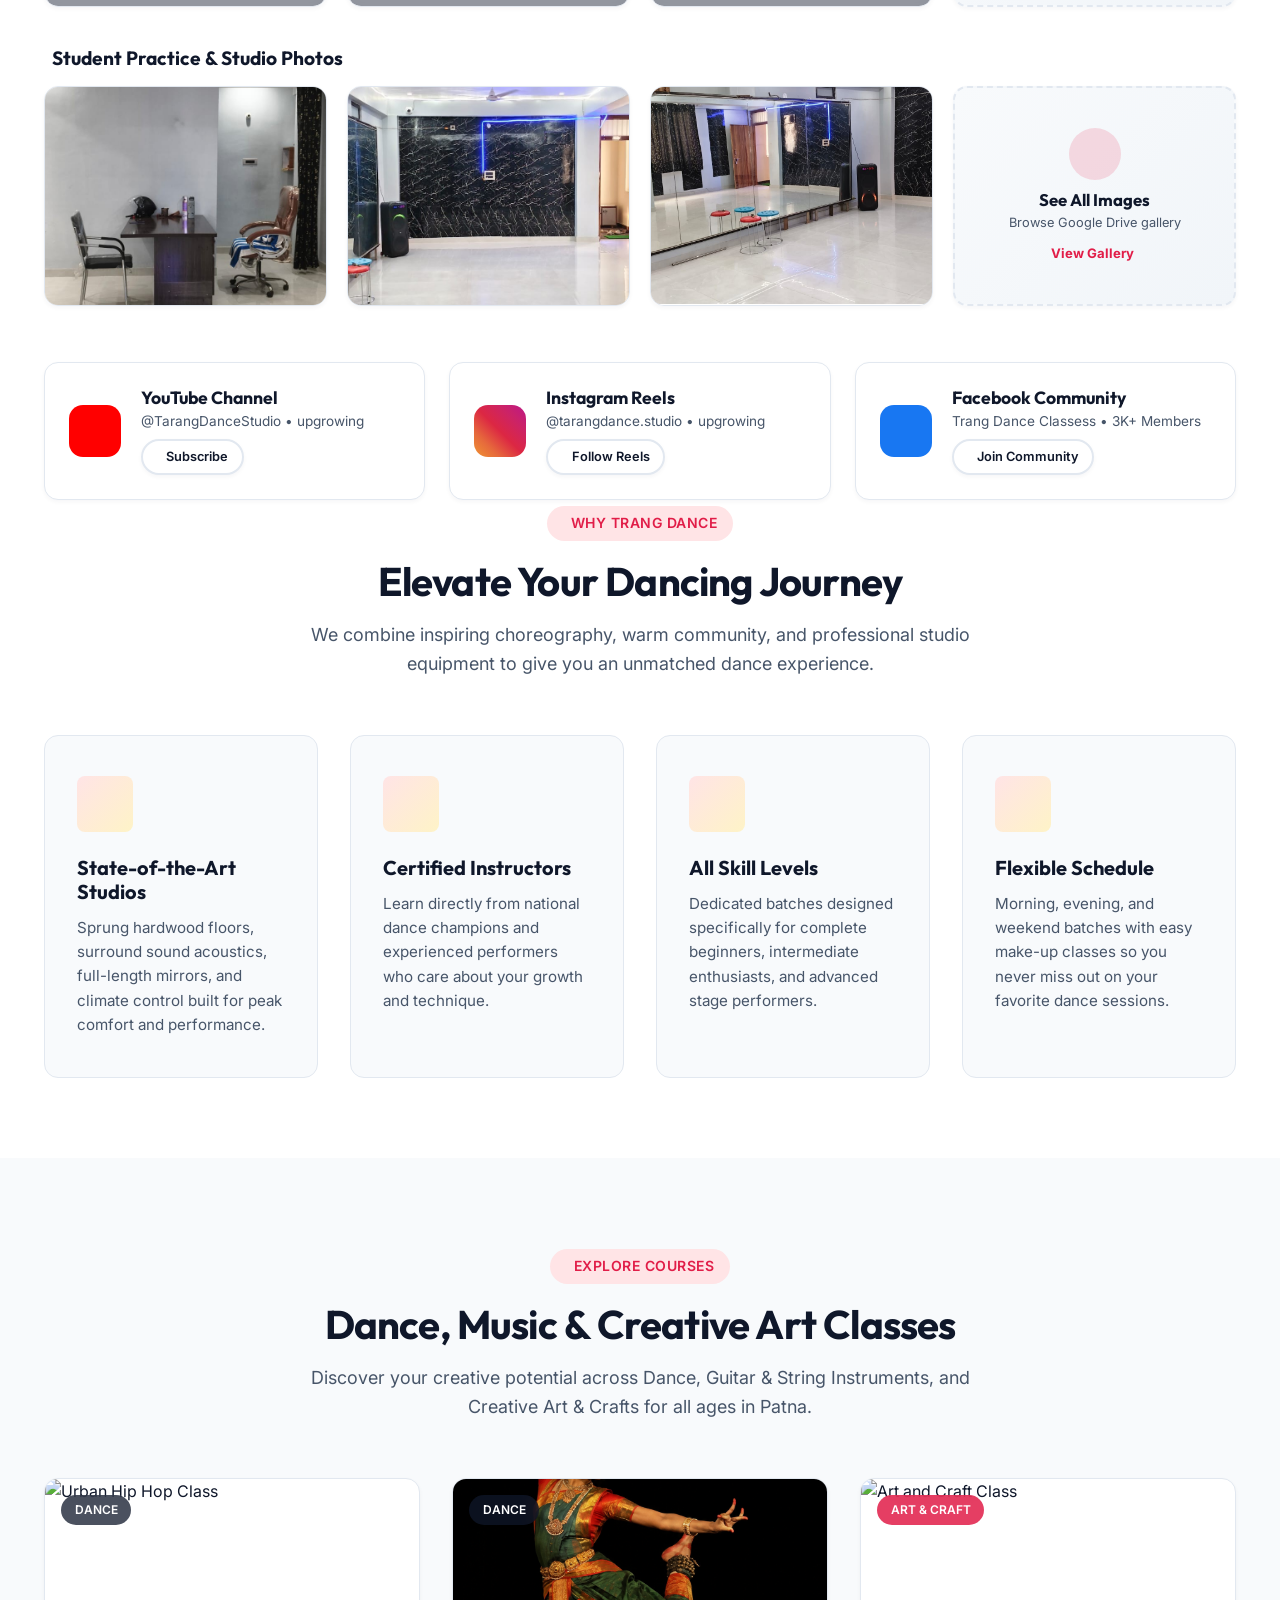
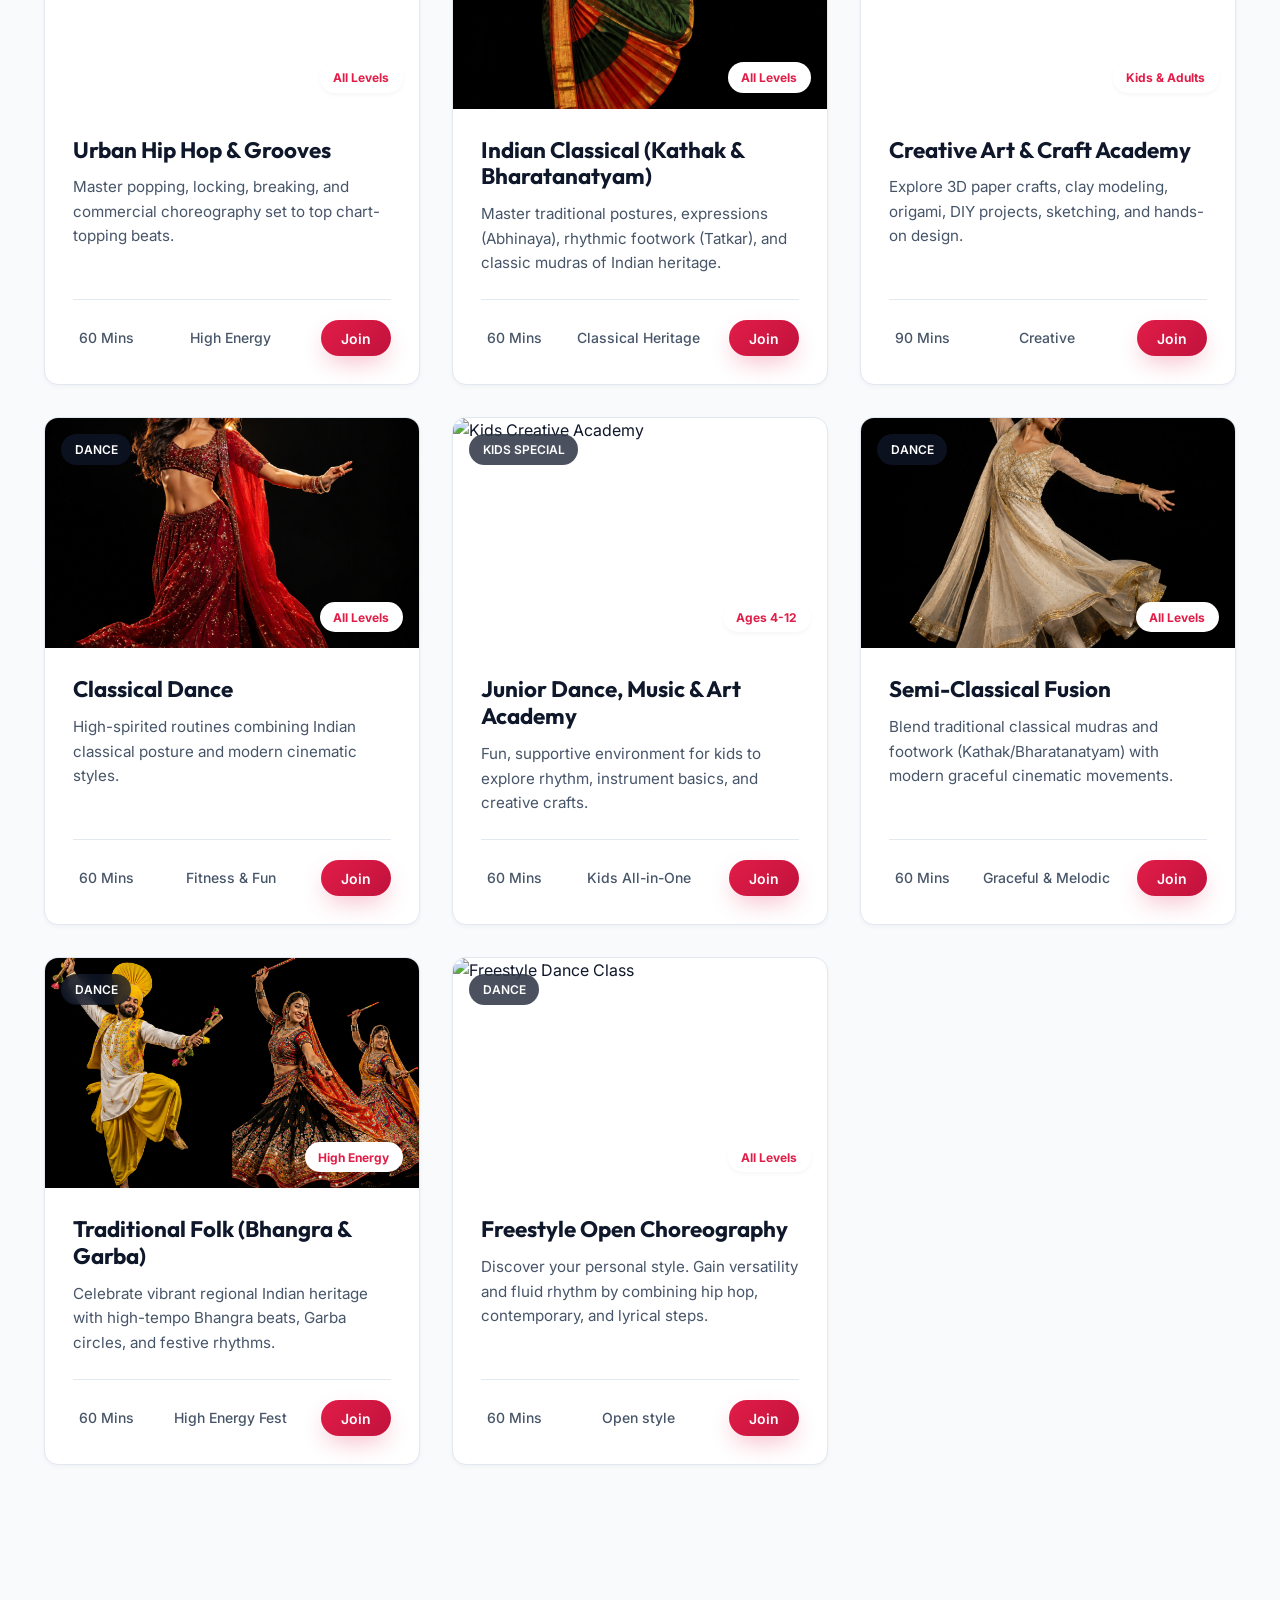
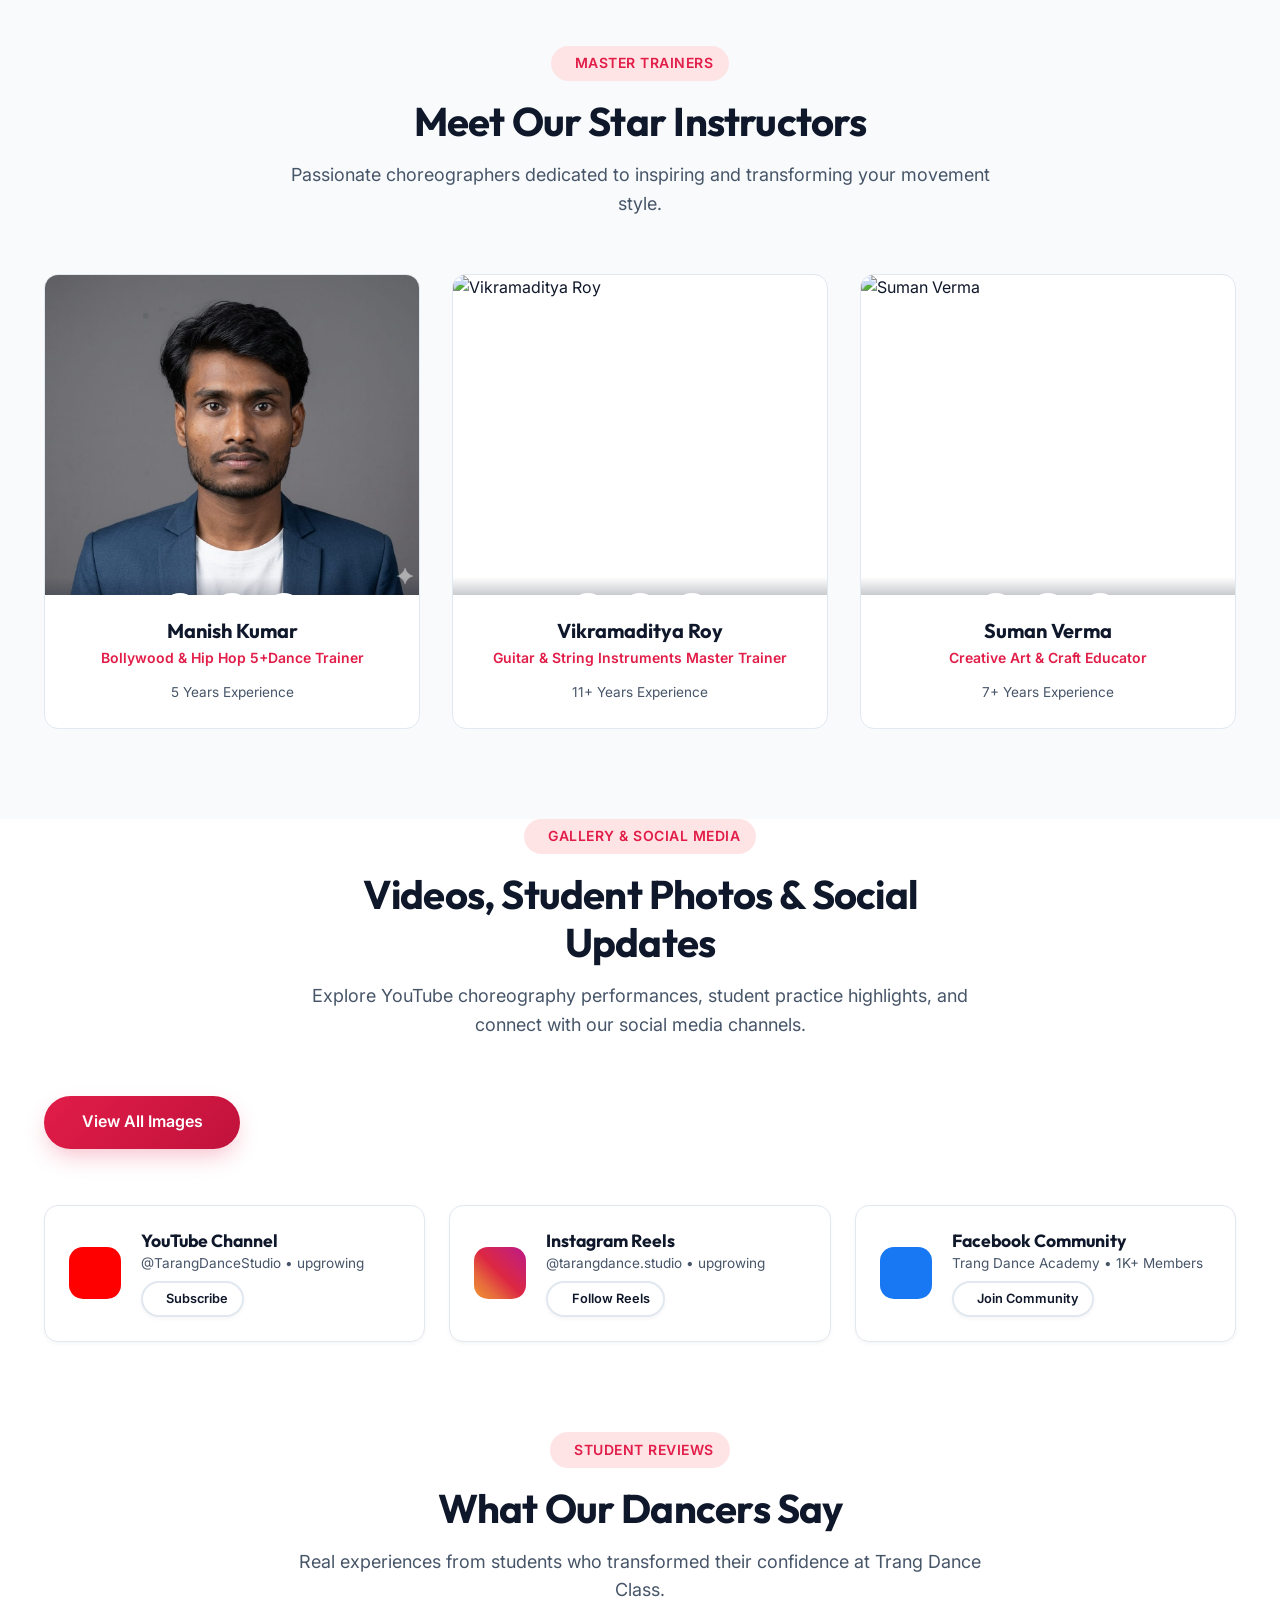
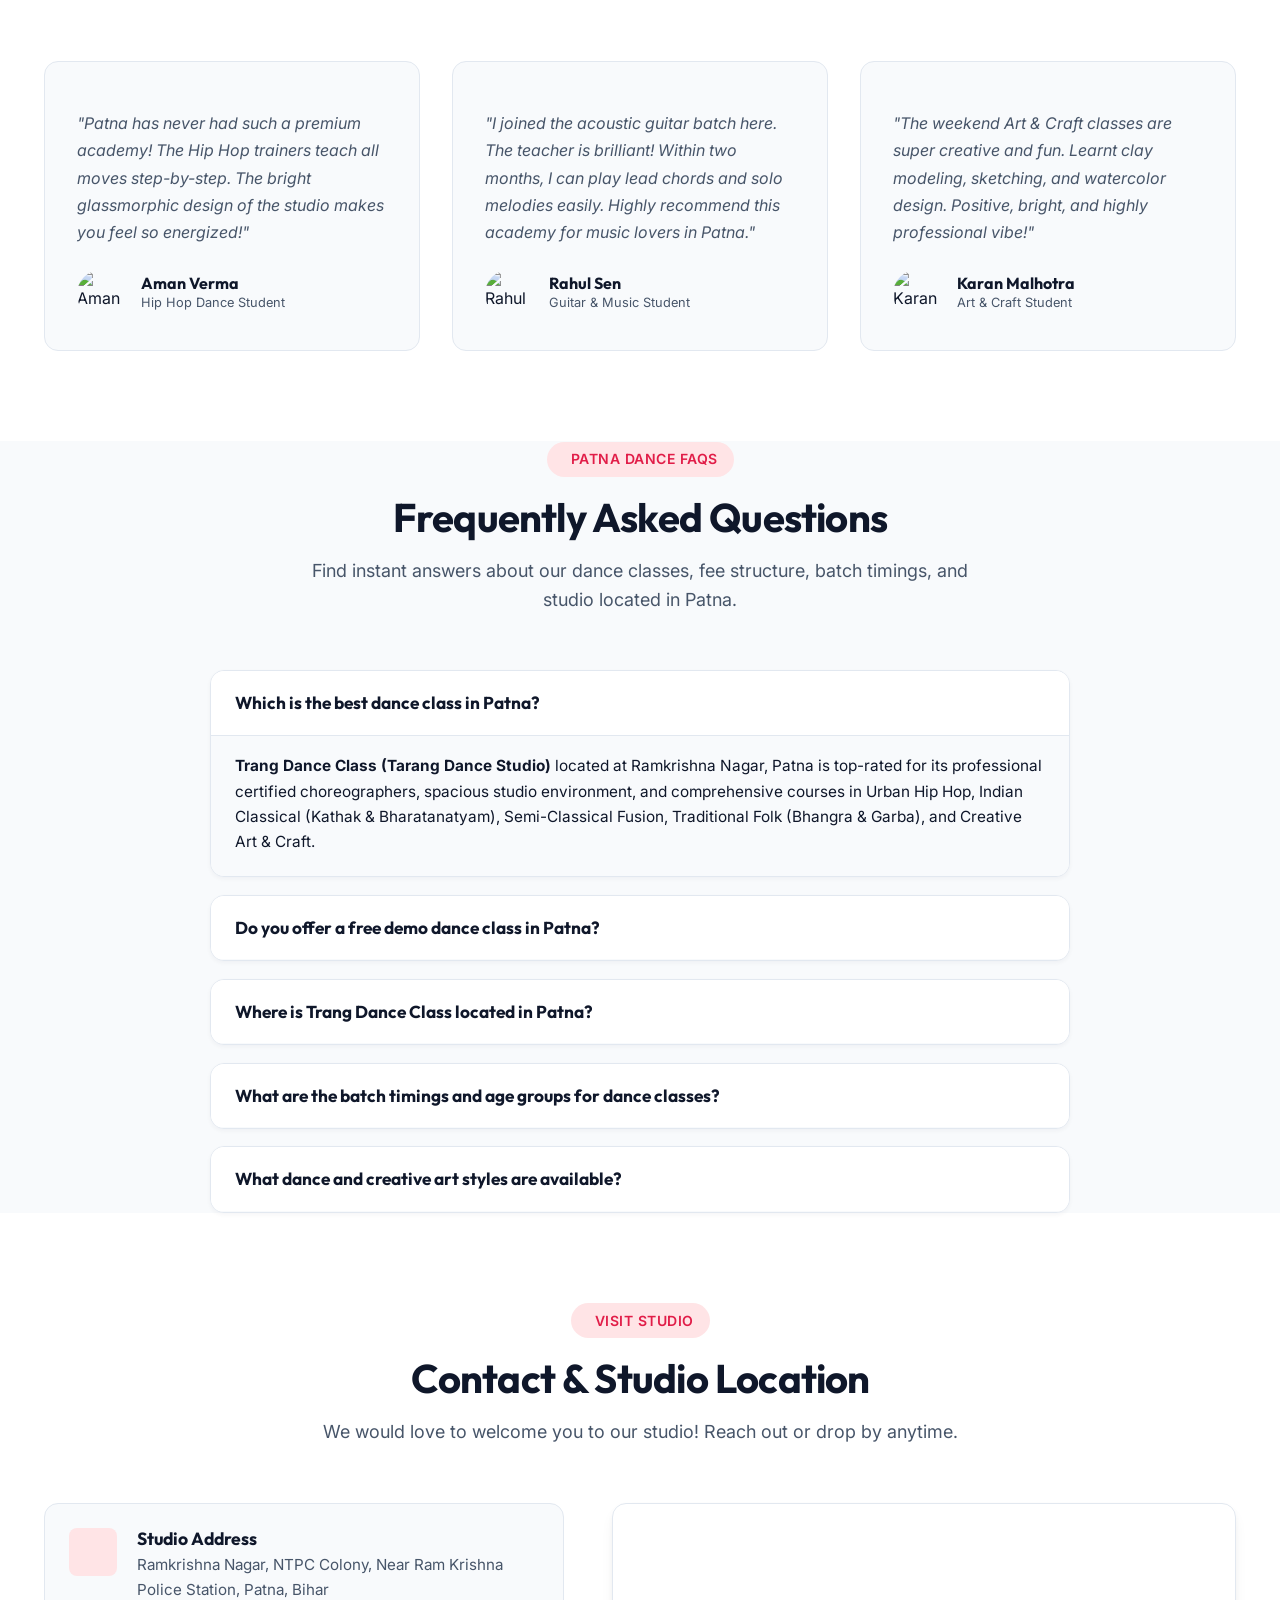
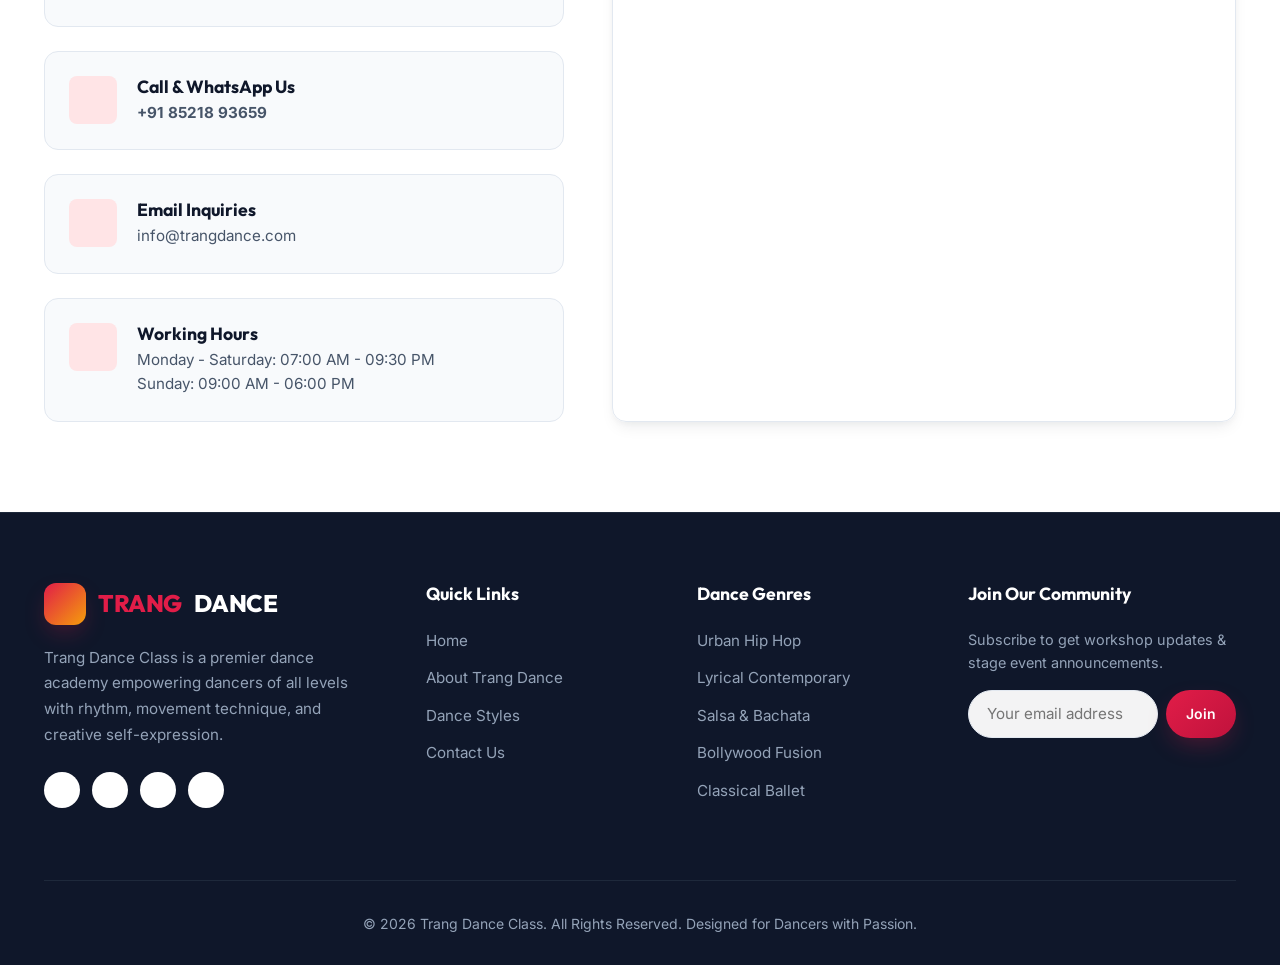
==== commit acf2d33b: "fix: add missing head/charset/viewport meta tags, fix em-dash encoding, comprehensive responsive CSS" ====
--- a/index.html
+++ b/index.html
@@ -1,5 +1,9 @@
 <!DOCTYPE html>
 <html lang="en">
+
+<head>
+<meta charset="UTF-8">
+<meta name="viewport" content="width=device-width, initial-scale=1.0, maximum-scale=5.0">
 
 <!-- Primary On-Page SEO Meta Tags -->
 <title>Best Dance Classes in Patna | Trang Dance Class & Academy | #1 Dance Studio Patna</title>
@@ -259,7 +263,7 @@
           <i class="ri-sparkles-fill"></i> Welcome to Trang Dance Classess, Music & Arts Academy
         </div>
         <h1 class="hero-title">
-          <span class="highlight">From Patna to the World</span> — Dance & Creative Arts Begin Here
+          <span class="highlight">From Patna to the World</span> &mdash; Dance &amp; Creative Arts Begin Here
         </h1>
         <p class="hero-description">
           Experience world-class training in Dance (Contemporary, Hip Hop, Indian Classical) & Creative Art & Craft in a
--- a/styles.css
+++ b/styles.css
@@ -2485,4 +2485,619 @@
 
 .see-more-card:hover .see-more-btn {
   gap: 0.65rem;
+}
+
+/* ==========================================================================
+   26. MASTER RESPONSIVE MEDIA QUERIES
+   All breakpoints: 1199 → 991 → 767 → 576 → 480 → 359
+   ========================================================================== */
+
+/* ---------- Large Tablet / Small Laptop (up to 1199px) ---------- */
+@media (max-width: 1199px) {
+  .container {
+    max-width: 960px;
+  }
+
+  .hero-slider {
+    height: 450px;
+  }
+
+  .programs-grid {
+    grid-template-columns: repeat(3, 1fr);
+  }
+
+  .gallery-grid {
+    grid-template-columns: repeat(3, 1fr);
+  }
+}
+
+/* ---------- Tablet Portrait (up to 991px) ---------- */
+@media (max-width: 991px) {
+  .container {
+    max-width: 720px;
+  }
+
+  .hero-grid {
+    grid-template-columns: 1fr;
+    gap: 2.5rem;
+    text-align: center;
+  }
+
+  .hero-description {
+    margin-left: auto;
+    margin-right: auto;
+  }
+
+  .hero-buttons {
+    justify-content: center;
+  }
+
+  .hero-stats {
+    justify-content: center;
+  }
+
+  .hero-slider {
+    height: 400px;
+  }
+
+  .programs-grid {
+    grid-template-columns: repeat(2, 1fr);
+  }
+
+  .features-grid,
+  .instructors-grid,
+  .testimonials-grid {
+    grid-template-columns: repeat(2, 1fr);
+  }
+
+  .gallery-grid {
+    grid-template-columns: repeat(2, 1fr);
+    gap: 1rem;
+  }
+
+  .social-cards-grid {
+    grid-template-columns: repeat(2, 1fr);
+  }
+
+  .contact-grid {
+    grid-template-columns: 1fr;
+    gap: 2.5rem;
+  }
+
+  .footer-grid {
+    grid-template-columns: repeat(2, 1fr);
+    gap: 2rem;
+  }
+
+  .gallery-page-hero {
+    padding-top: 110px;
+    padding-bottom: 30px;
+  }
+}
+
+/* ---------- Phablets & Large Phones (up to 767px) ---------- */
+@media (max-width: 767px) {
+  .container {
+    max-width: 100%;
+    padding: 0 1rem;
+  }
+
+  .section-header {
+    margin-bottom: 2.5rem;
+  }
+
+  .section-title {
+    font-size: 1.75rem;
+  }
+
+  .section-subtitle {
+    font-size: 0.9rem;
+  }
+
+  .hero {
+    padding-top: 24px;
+    padding-bottom: 40px;
+  }
+
+  .hero-slider {
+    height: 320px;
+  }
+
+  .hero-title {
+    font-size: 2rem;
+    line-height: 1.2;
+  }
+
+  .hero-description {
+    font-size: 0.95rem;
+  }
+
+  .hero-tag {
+    font-size: 0.78rem;
+  }
+
+  .hero-slide-caption {
+    font-size: 0.72rem;
+    padding: 0.35rem 0.75rem;
+    top: 0.75rem;
+    right: 0.75rem;
+  }
+
+  .floating-badge {
+    padding: 0.5rem 0.7rem;
+  }
+
+  .floating-badge .badge-icon {
+    width: 28px;
+    height: 28px;
+    font-size: 0.85rem;
+  }
+
+  .floating-badge .badge-text strong {
+    font-size: 0.72rem;
+  }
+
+  .floating-badge .badge-text span {
+    font-size: 0.6rem;
+  }
+
+  .floating-badge.badge-top {
+    left: 5px;
+    top: 8px;
+  }
+
+  .floating-badge.badge-bottom {
+    right: 5px;
+    bottom: 12px;
+  }
+
+  .programs-grid {
+    grid-template-columns: 1fr;
+    gap: 1.25rem;
+  }
+
+  .features-grid,
+  .instructors-grid,
+  .testimonials-grid {
+    grid-template-columns: 1fr;
+    gap: 1.25rem;
+  }
+
+  .social-cards-grid {
+    grid-template-columns: 1fr;
+  }
+
+  .gallery-grid {
+    grid-template-columns: repeat(2, 1fr);
+    gap: 0.65rem;
+  }
+
+  .gallery-item,
+  .see-more-card {
+    height: 165px;
+  }
+
+  .see-more-icon {
+    width: 44px;
+    height: 44px;
+    font-size: 1.2rem;
+  }
+
+  .see-more-content h3 {
+    font-size: 0.9rem;
+  }
+
+  .see-more-content p {
+    font-size: 0.72rem;
+    margin-bottom: 0.35rem;
+  }
+
+  .see-more-btn {
+    font-size: 0.75rem;
+  }
+
+  .footer-grid {
+    grid-template-columns: 1fr;
+    gap: 2rem;
+  }
+
+  .faq-question {
+    padding: 1rem 1.15rem;
+  }
+
+  .faq-question h3 {
+    font-size: 0.95rem;
+  }
+
+  .faq-icon {
+    font-size: 1.25rem;
+    margin-left: 0.6rem;
+  }
+
+  .faq-item.active .faq-answer {
+    padding: 0.9rem 1.15rem 1.1rem;
+  }
+
+  .gallery-page-hero {
+    padding-top: 95px;
+    padding-bottom: 24px;
+  }
+
+  .gallery-page-hero .section-title {
+    font-size: 1.6rem;
+  }
+
+  /* Gallery Page Filter Buttons */
+  .full-gallery-filter-btn {
+    padding: 0.4rem 0.85rem;
+    font-size: 0.78rem;
+  }
+
+  /* Video Modal */
+  .video-modal-content {
+    width: 95vw;
+    max-width: 95vw;
+  }
+
+  /* Lightbox Modal */
+  .lightbox-content img {
+    max-width: 95vw;
+    max-height: 80vh;
+  }
+
+  .sliding-banner {
+    margin-top: 70px;
+    padding: 0.65rem 0;
+  }
+
+  .slide-item {
+    width: 165px;
+    height: 105px;
+  }
+
+  .slide-badge {
+    font-size: 0.65rem;
+    padding: 0.2rem 0.45rem;
+  }
+}
+
+/* ---------- Standard Phone (up to 576px) ---------- */
+@media (max-width: 576px) {
+  .nav-container {
+    padding: 0 0.75rem;
+    gap: 0.2rem;
+  }
+
+  .logo {
+    font-size: 1rem;
+    gap: 0.35rem;
+  }
+
+  .logo-icon {
+    width: 30px;
+    height: 30px;
+    font-size: 0.85rem;
+    border-radius: 8px;
+  }
+
+  .nav-actions {
+    gap: 0.25rem;
+  }
+
+  .nav-actions .btn-sm {
+    padding: 0.38rem 0.6rem;
+    font-size: 0.72rem;
+    gap: 0.2rem;
+  }
+
+  .hero-title {
+    font-size: 1.75rem;
+  }
+
+  .hero-slider {
+    height: 280px;
+  }
+
+  .floating-badge {
+    display: none;
+    /* Hide on small phones for cleaner look */
+  }
+
+  .hero-stats {
+    flex-direction: column;
+    gap: 1rem;
+  }
+
+  .hero-buttons {
+    flex-direction: column;
+    width: 100%;
+    gap: 0.65rem;
+  }
+
+  .hero-buttons .btn {
+    width: 100%;
+    justify-content: center;
+  }
+
+  .stat-item h3 {
+    font-size: 1.6rem;
+  }
+
+  .stat-item p {
+    font-size: 0.78rem;
+  }
+
+  .gallery-grid {
+    grid-template-columns: repeat(2, 1fr);
+    gap: 0.5rem;
+  }
+
+  .gallery-item,
+  .see-more-card {
+    height: 150px;
+  }
+
+  .gallery-overlay {
+    padding: 0.75rem;
+  }
+
+  .gallery-overlay h4 {
+    font-size: 0.82rem;
+  }
+
+  .video-play-btn {
+    width: 42px;
+    height: 42px;
+    font-size: 1.35rem;
+    margin-bottom: 0.45rem;
+  }
+
+  .video-card-badge {
+    top: 0.6rem;
+    right: 0.6rem;
+    padding: 0.2rem 0.5rem;
+    font-size: 0.65rem;
+  }
+
+  .social-card {
+    padding: 1.1rem;
+    gap: 1rem;
+  }
+
+  .social-card-icon {
+    width: 42px;
+    height: 42px;
+    font-size: 1.3rem;
+    border-radius: 10px;
+  }
+
+  .social-card-info h4 {
+    font-size: 0.95rem;
+  }
+
+  .social-card-info p {
+    font-size: 0.78rem;
+  }
+
+  .feature-card {
+    padding: 1.75rem 1.5rem;
+  }
+
+  .contact-card {
+    padding: 1rem;
+  }
+
+  .contact-icon {
+    width: 38px;
+    height: 38px;
+    font-size: 1rem;
+  }
+
+  .modal-content {
+    padding: 1.25rem;
+    width: 95%;
+  }
+
+  .floating-widgets {
+    bottom: 1rem;
+    right: 1rem;
+  }
+
+  .whatsapp-btn {
+    width: 50px;
+    height: 50px;
+    font-size: 1.6rem;
+  }
+
+  .call-floating-btn {
+    width: 42px;
+    height: 42px;
+    font-size: 1rem;
+  }
+
+  .whatsapp-popover {
+    width: calc(100vw - 2rem);
+    right: -0.25rem;
+    bottom: 62px;
+  }
+
+  .filter-bar {
+    gap: 0.35rem;
+  }
+
+  .filter-btn {
+    padding: 0.4rem 0.85rem;
+    font-size: 0.78rem;
+  }
+
+  .slide-item {
+    width: 150px;
+    height: 95px;
+  }
+}
+
+/* ---------- Small Phone (up to 480px) ---------- */
+@media (max-width: 480px) {
+  .hero-title {
+    font-size: 1.55rem;
+  }
+
+  .hero-description {
+    font-size: 0.88rem;
+  }
+
+  .hero-slider {
+    height: 250px;
+  }
+
+  .section-title {
+    font-size: 1.5rem;
+  }
+
+  .section-badge {
+    font-size: 0.75rem;
+    padding: 0.35rem 0.75rem;
+  }
+
+  .see-more-icon {
+    width: 38px;
+    height: 38px;
+    font-size: 1.1rem;
+    margin-bottom: 0.4rem;
+  }
+
+  .see-more-content h3 {
+    font-size: 0.82rem;
+  }
+
+  .see-more-content p {
+    display: none;
+    /* Hide description text on very small screens */
+  }
+
+  .gallery-item,
+  .see-more-card {
+    height: 140px;
+  }
+
+  .gallery-page-hero {
+    padding-top: 85px;
+    padding-bottom: 20px;
+  }
+
+  .gallery-page-hero .section-title {
+    font-size: 1.4rem;
+  }
+
+  .gallery-page-hero .section-subtitle {
+    font-size: 0.82rem;
+  }
+
+  /* Gallery page filter buttons wrap nicely */
+  .full-gallery-filter-btn {
+    padding: 0.35rem 0.7rem;
+    font-size: 0.72rem;
+  }
+}
+
+/* ---------- Ultra-Compact / Foldable Cover Screen (up to 359px) ---------- */
+@media (max-width: 359px) {
+  .container {
+    padding: 0 0.5rem;
+  }
+
+  .logo {
+    font-size: 0.85rem;
+    gap: 0.2rem;
+  }
+
+  .logo-icon {
+    width: 26px;
+    height: 26px;
+    font-size: 0.75rem;
+  }
+
+  .nav-actions .btn-sm {
+    padding: 0.3rem 0.45rem;
+    font-size: 0.65rem;
+  }
+
+  .mobile-toggle {
+    font-size: 1.2rem;
+  }
+
+  .hero-title {
+    font-size: 1.35rem;
+  }
+
+  .hero-slider {
+    height: 200px;
+  }
+
+  .hero-tag {
+    font-size: 0.68rem;
+    padding: 0.3rem 0.6rem;
+  }
+
+  .hero-buttons .btn {
+    padding: 0.65rem 1rem;
+    font-size: 0.85rem;
+  }
+
+  .section-title {
+    font-size: 1.3rem;
+  }
+
+  .section-subtitle {
+    font-size: 0.78rem;
+  }
+
+  .gallery-grid {
+    grid-template-columns: 1fr;
+    gap: 0.5rem;
+  }
+
+  .gallery-item,
+  .see-more-card {
+    height: 180px;
+  }
+
+  .slide-item {
+    width: 130px;
+    height: 80px;
+  }
+
+  .sliding-banner {
+    padding: 0.5rem 0;
+  }
+
+  .faq-question {
+    padding: 0.85rem 1rem;
+  }
+
+  .faq-question h3 {
+    font-size: 0.85rem;
+  }
+}
+
+/* ---------- Landscape Orientation on Mobile ---------- */
+@media (max-height: 500px) and (orientation: landscape) {
+  .hero-slider {
+    height: 220px;
+  }
+
+  .hero {
+    padding-top: 16px;
+    padding-bottom: 30px;
+  }
+
+  .sliding-banner {
+    display: none;
+    /* Hide sliding banner in landscape mobile for space */
+  }
+
+  .nav-links {
+    padding-top: 1rem;
+    gap: 0.75rem;
+  }
 }
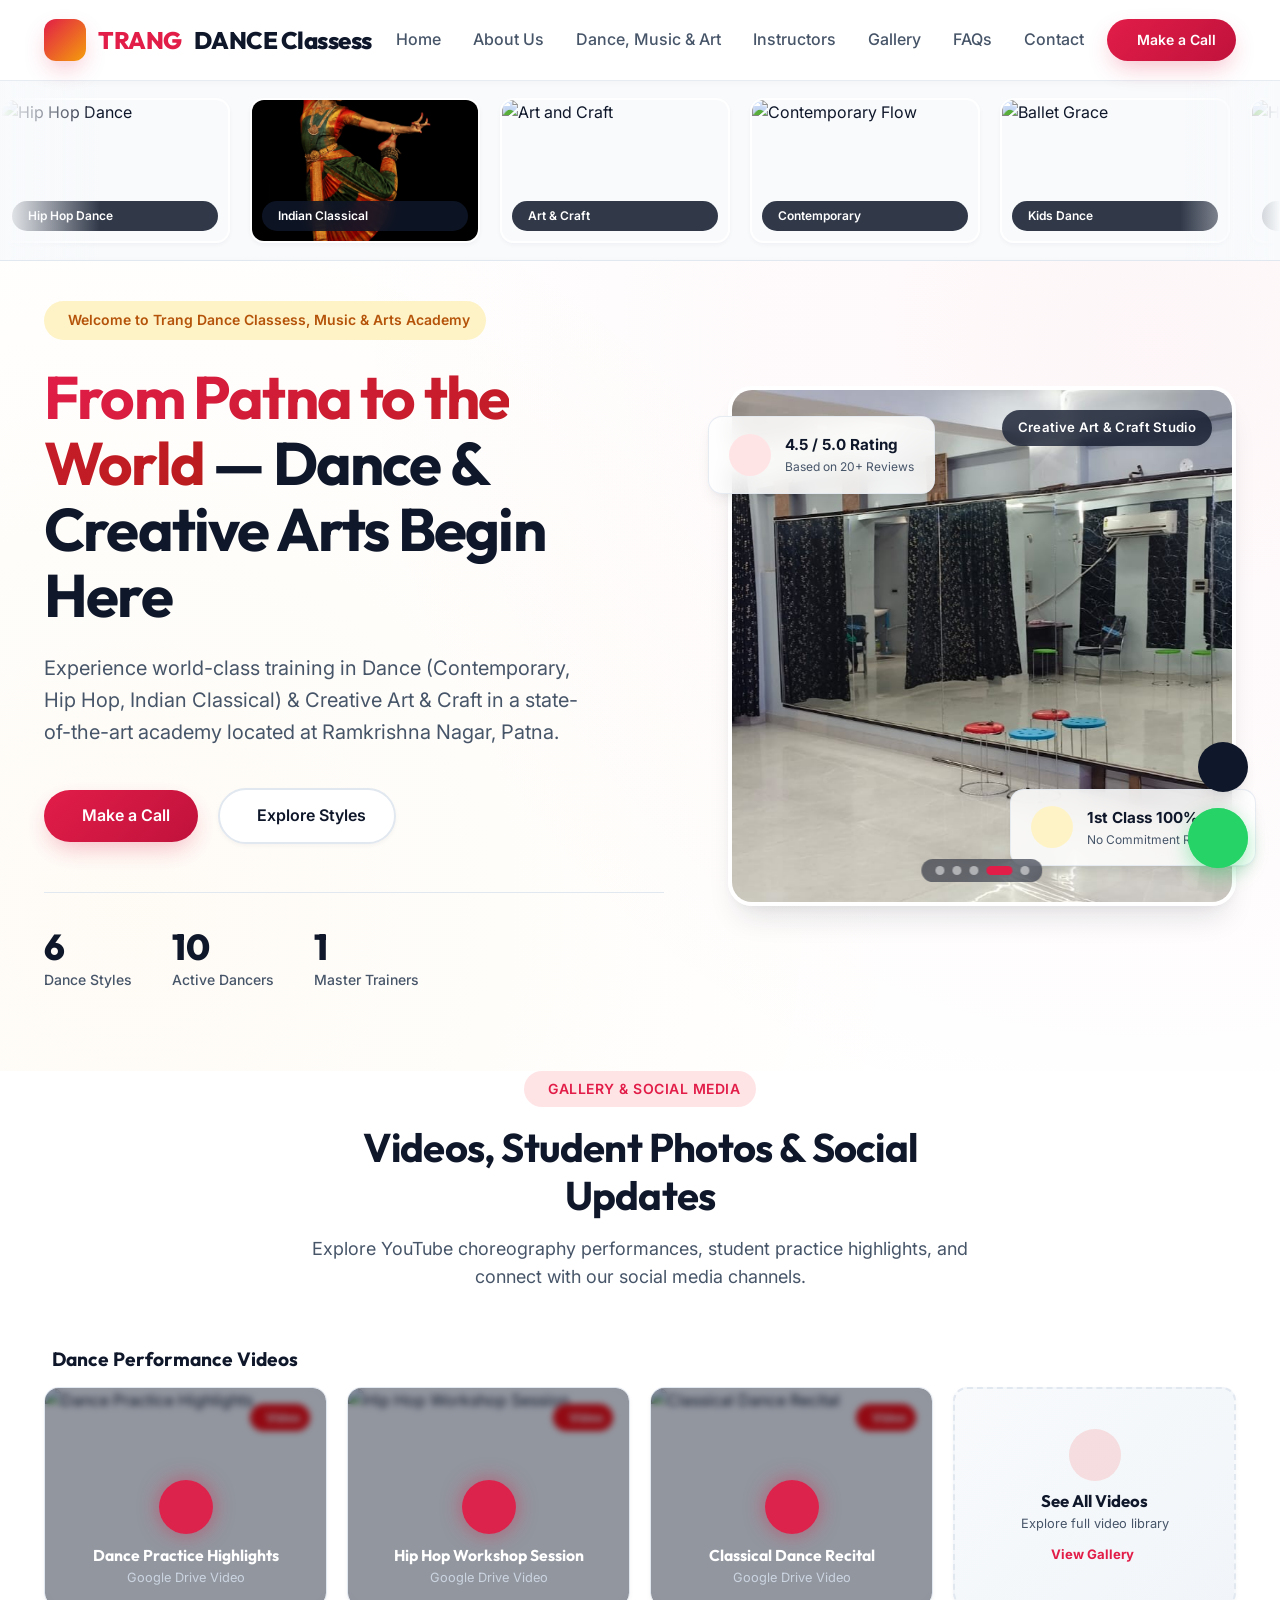
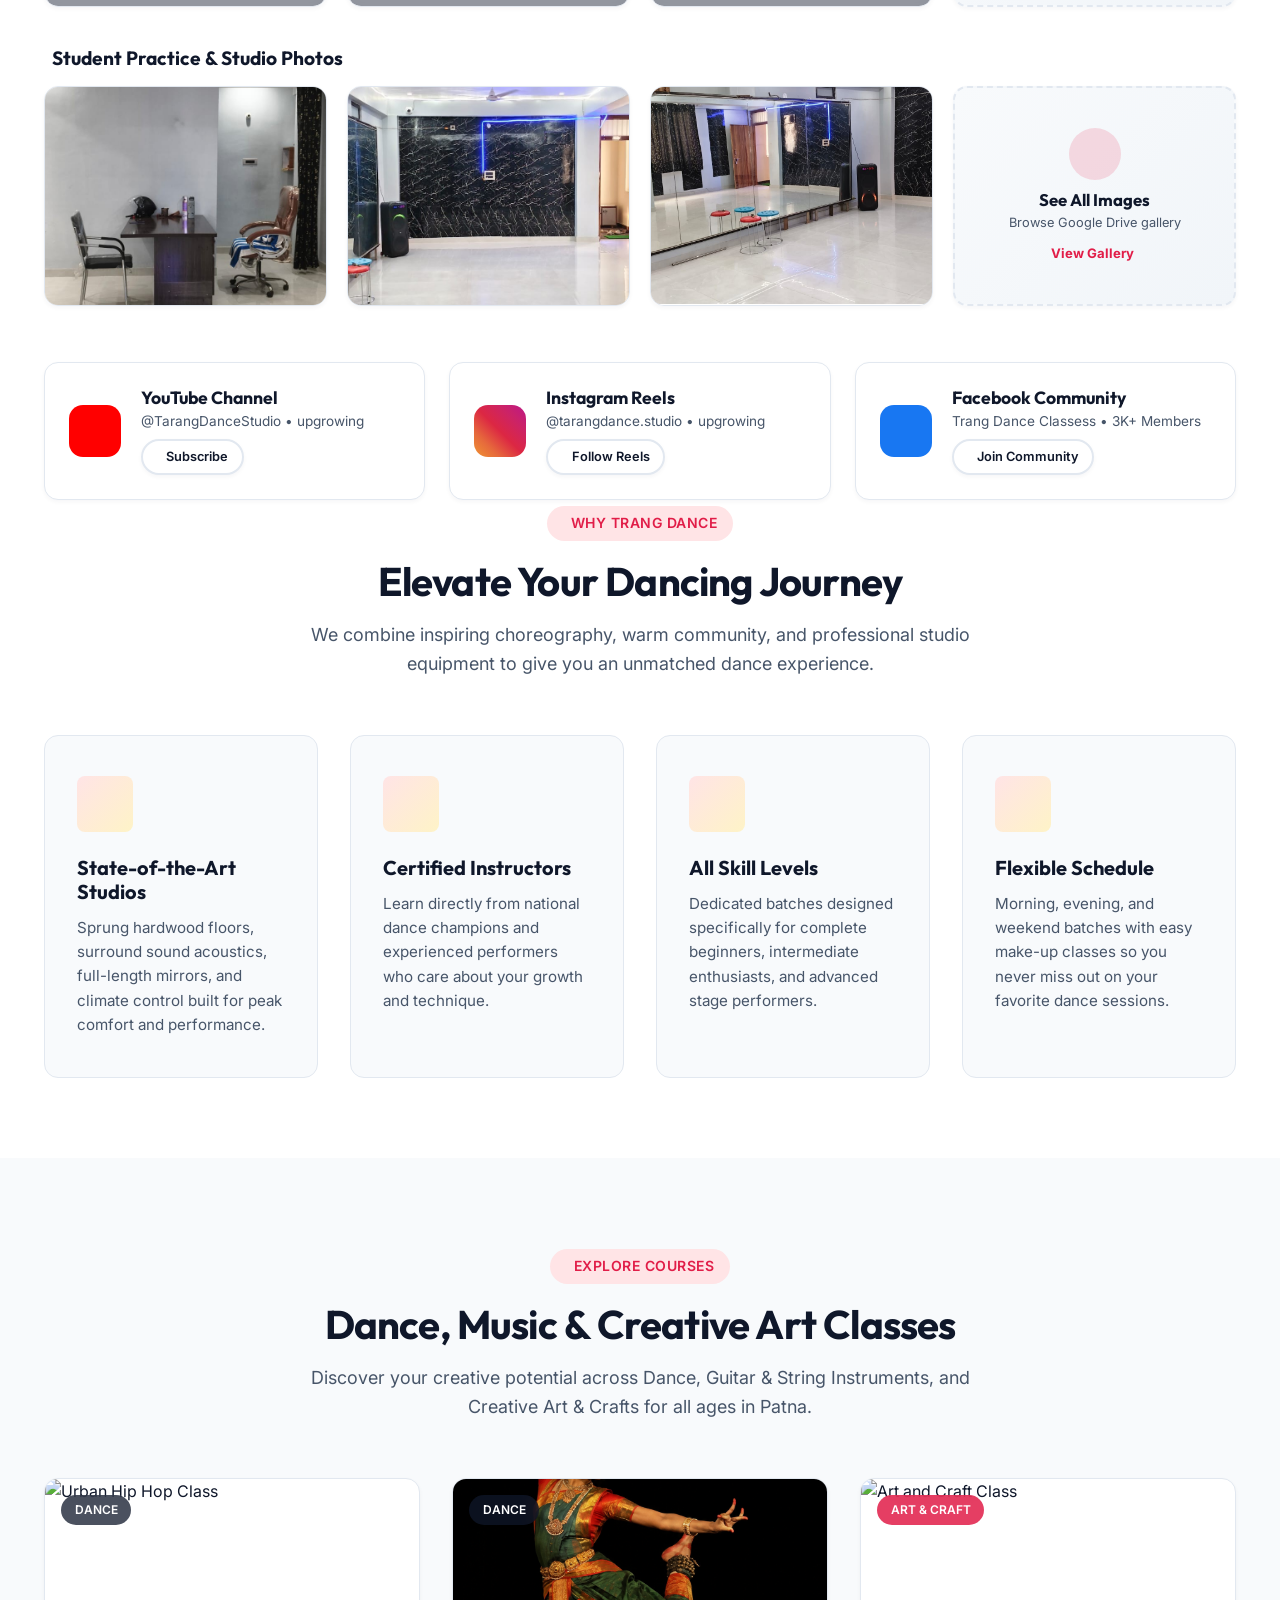
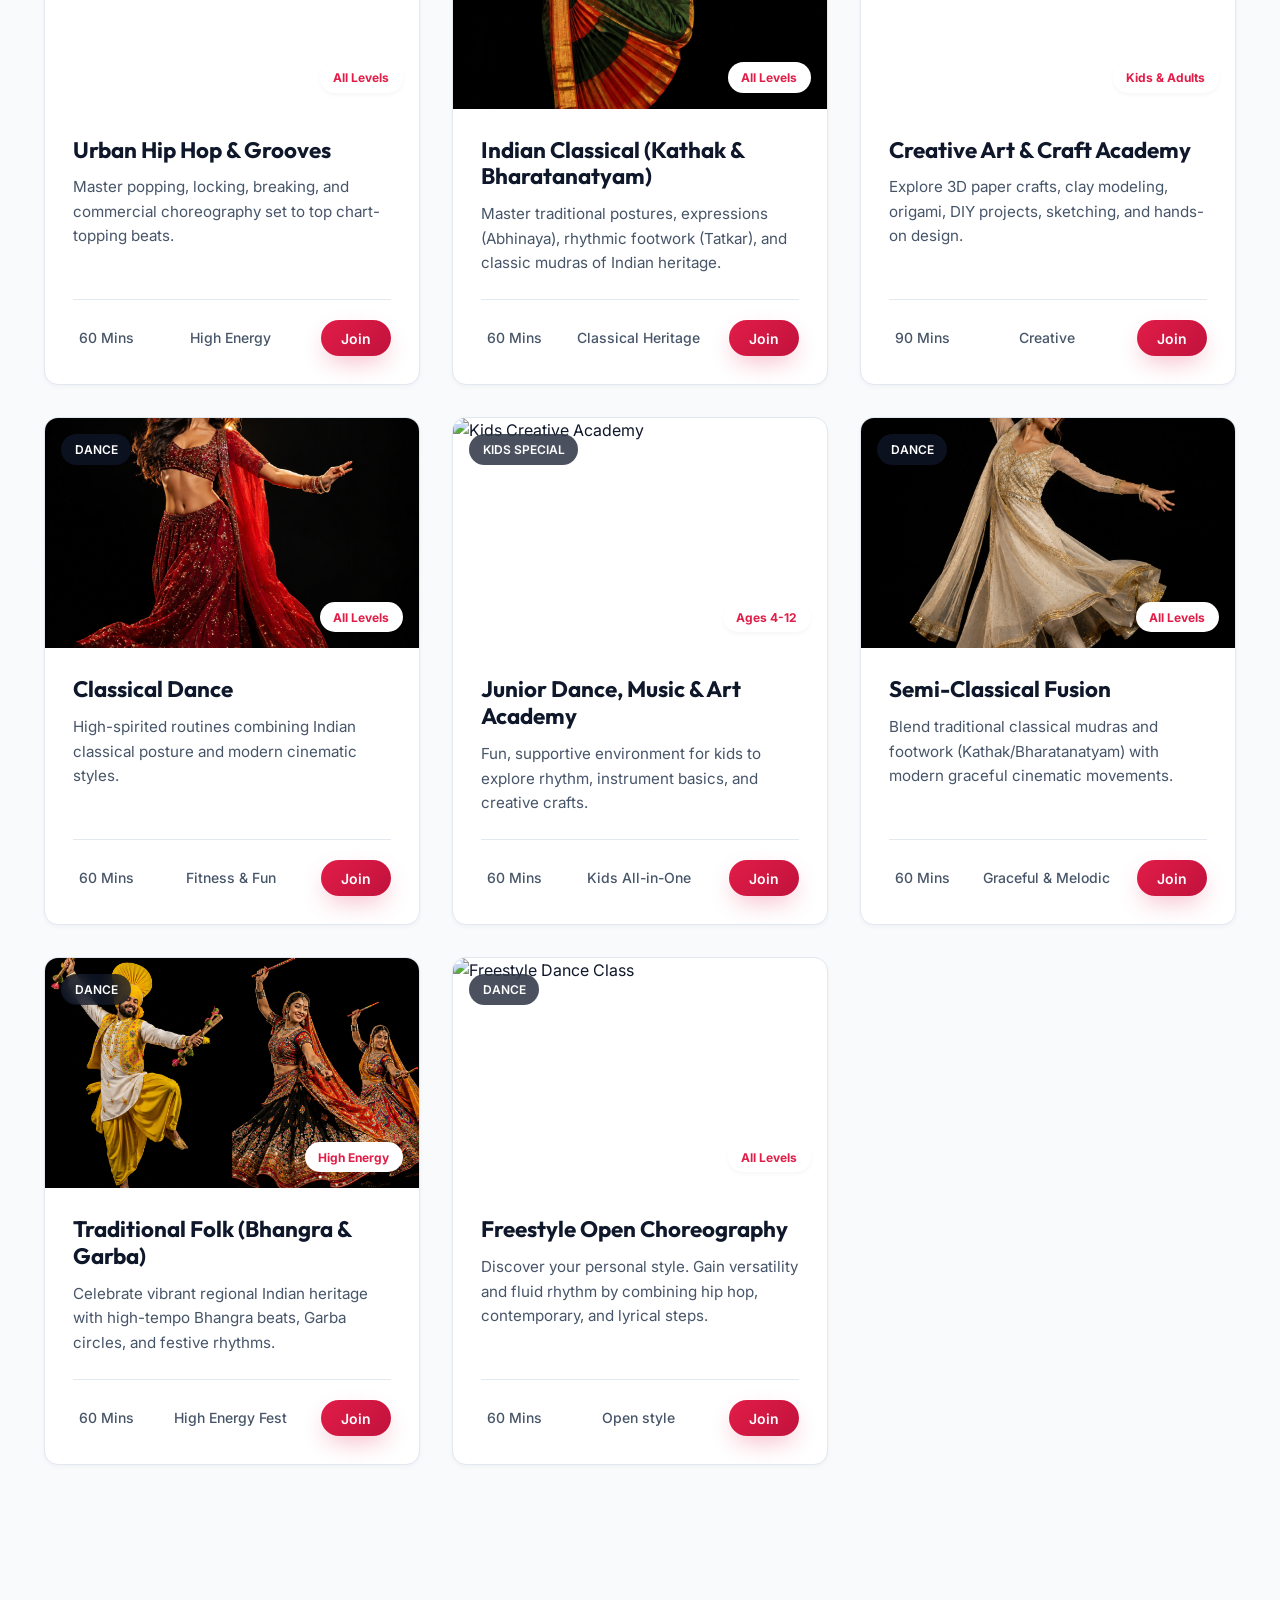
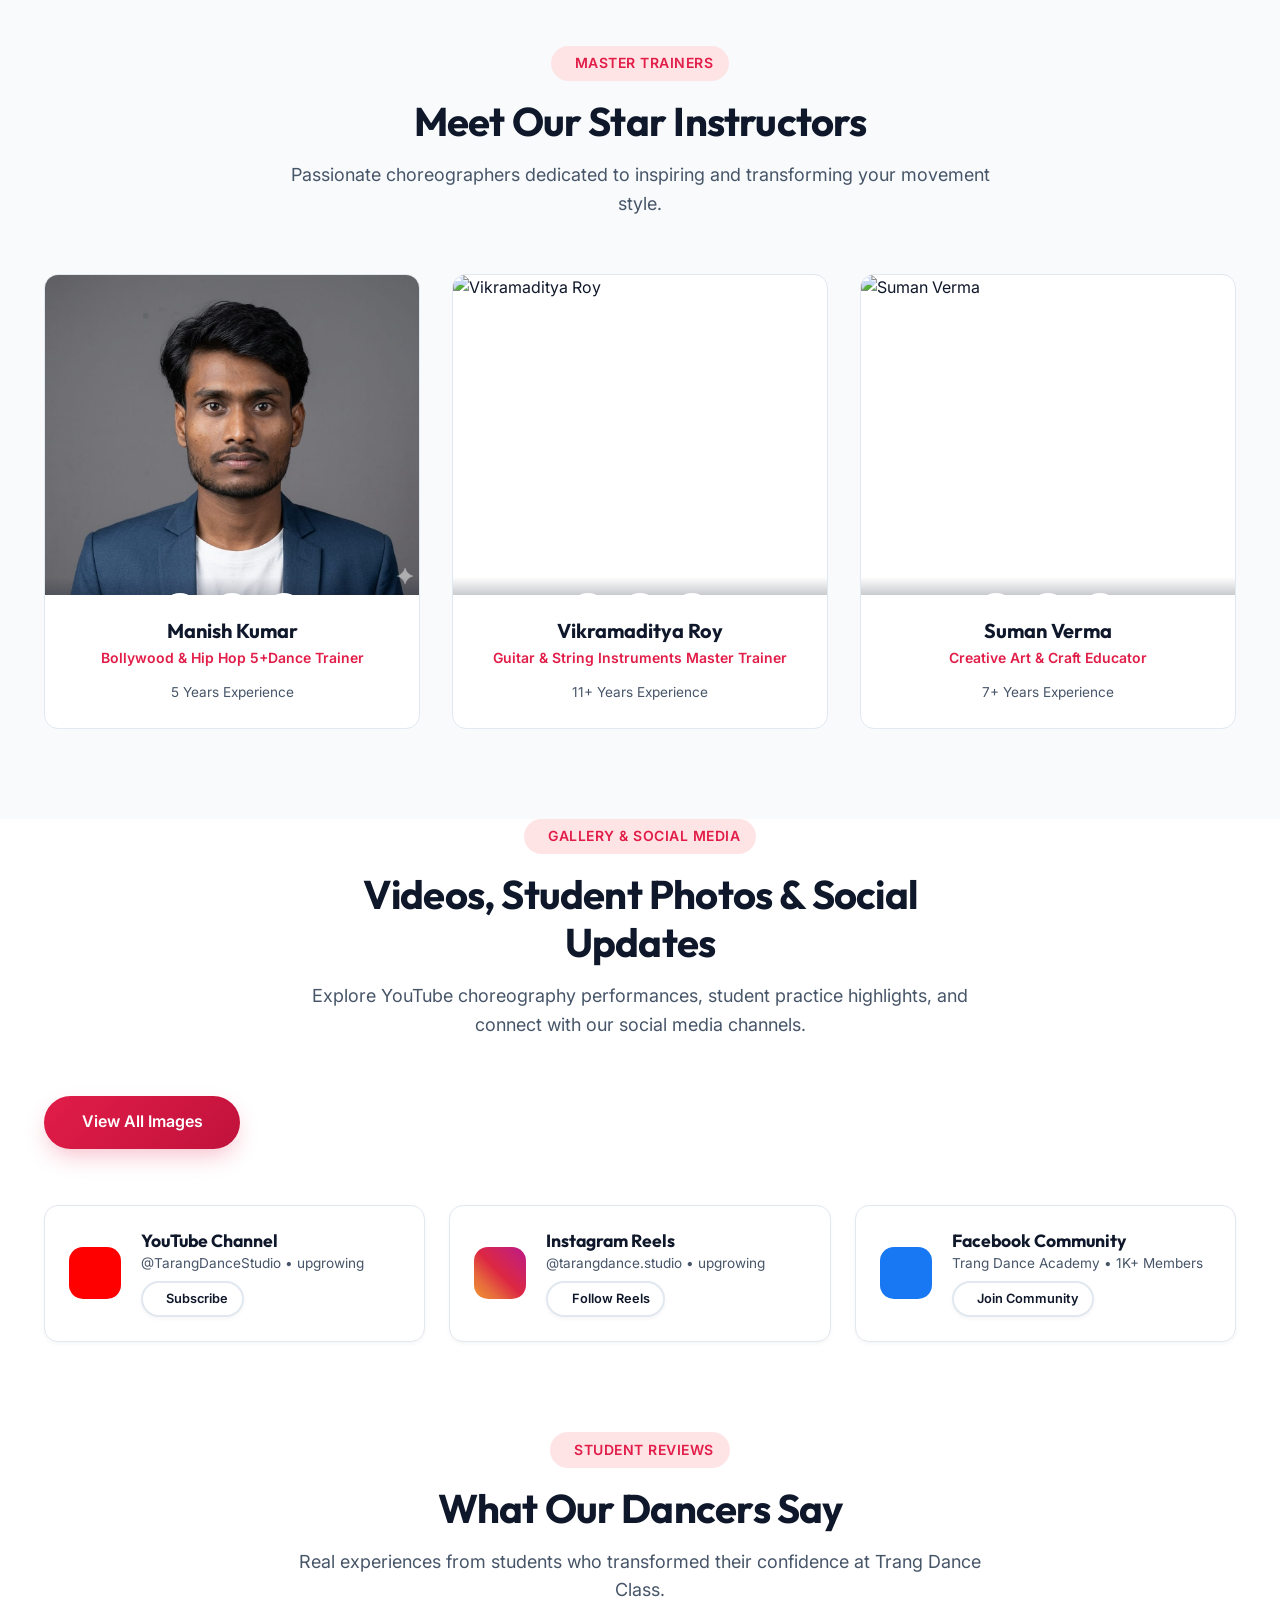
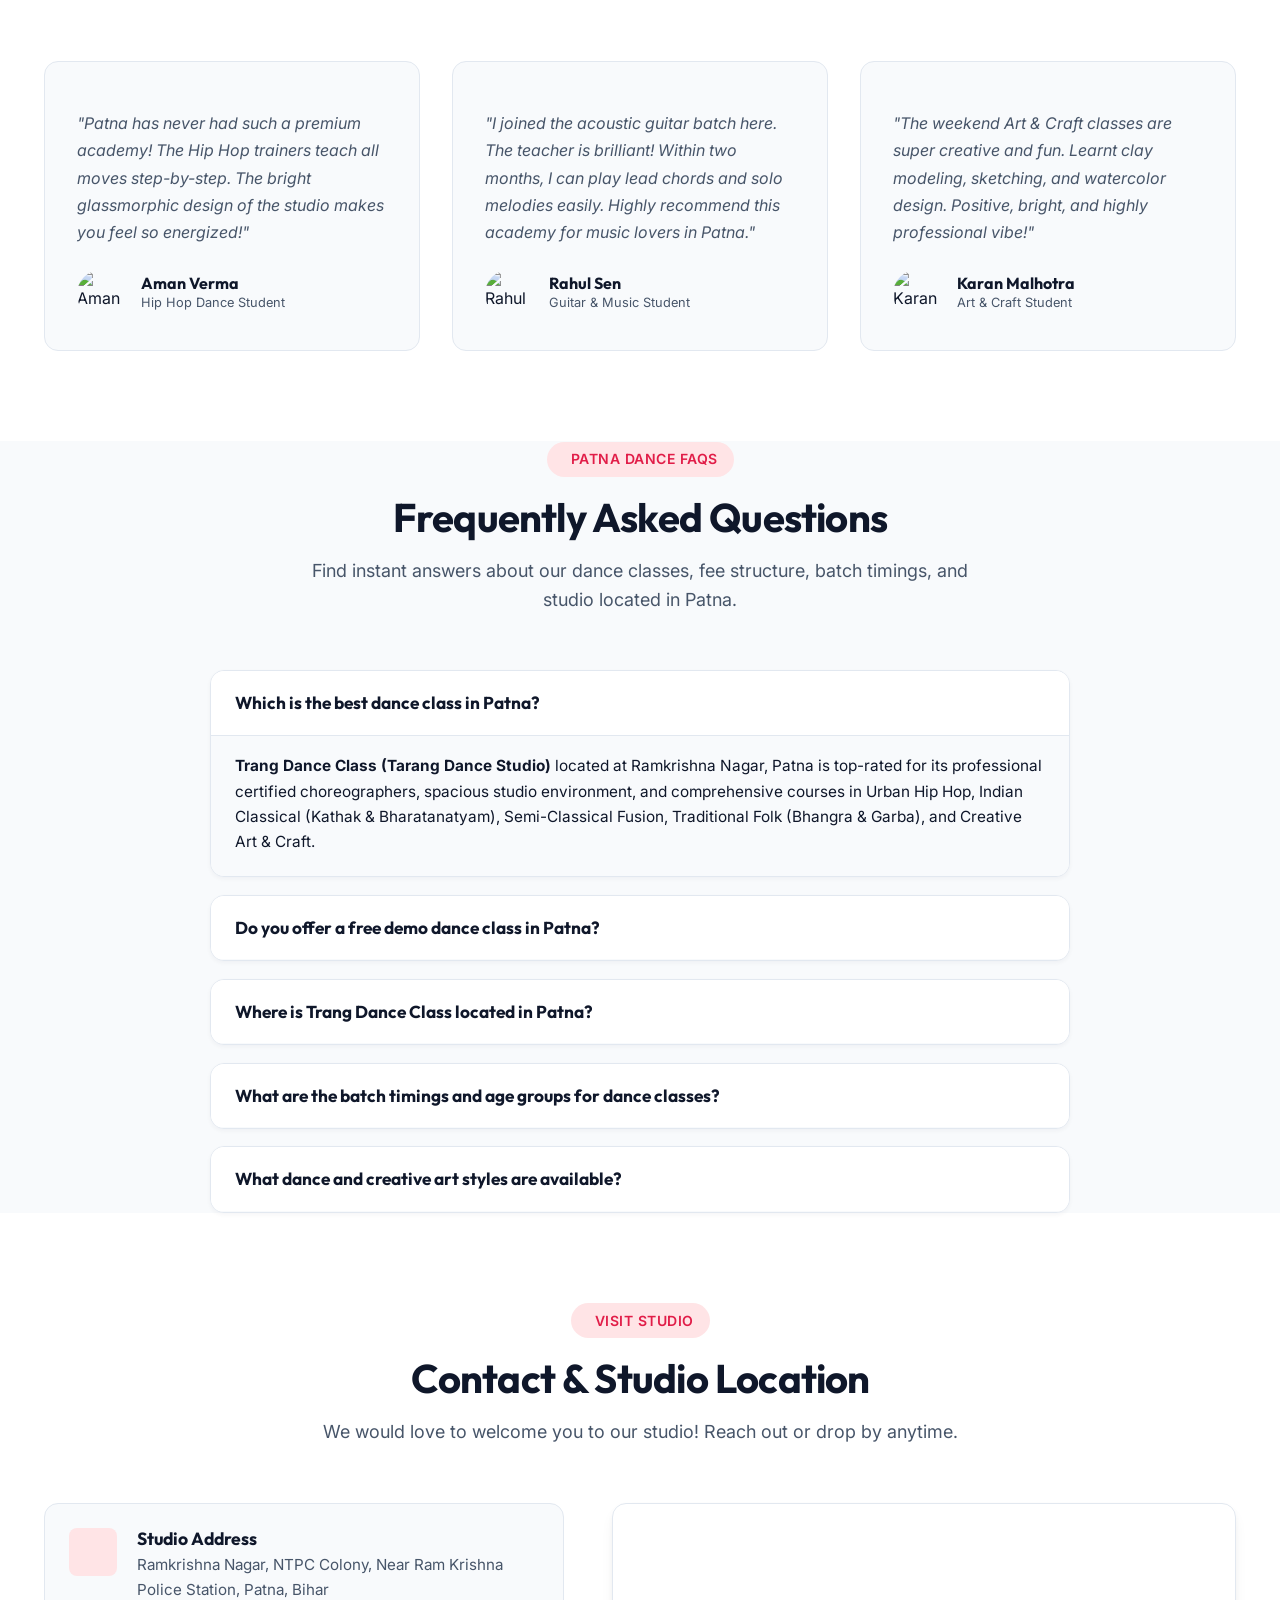
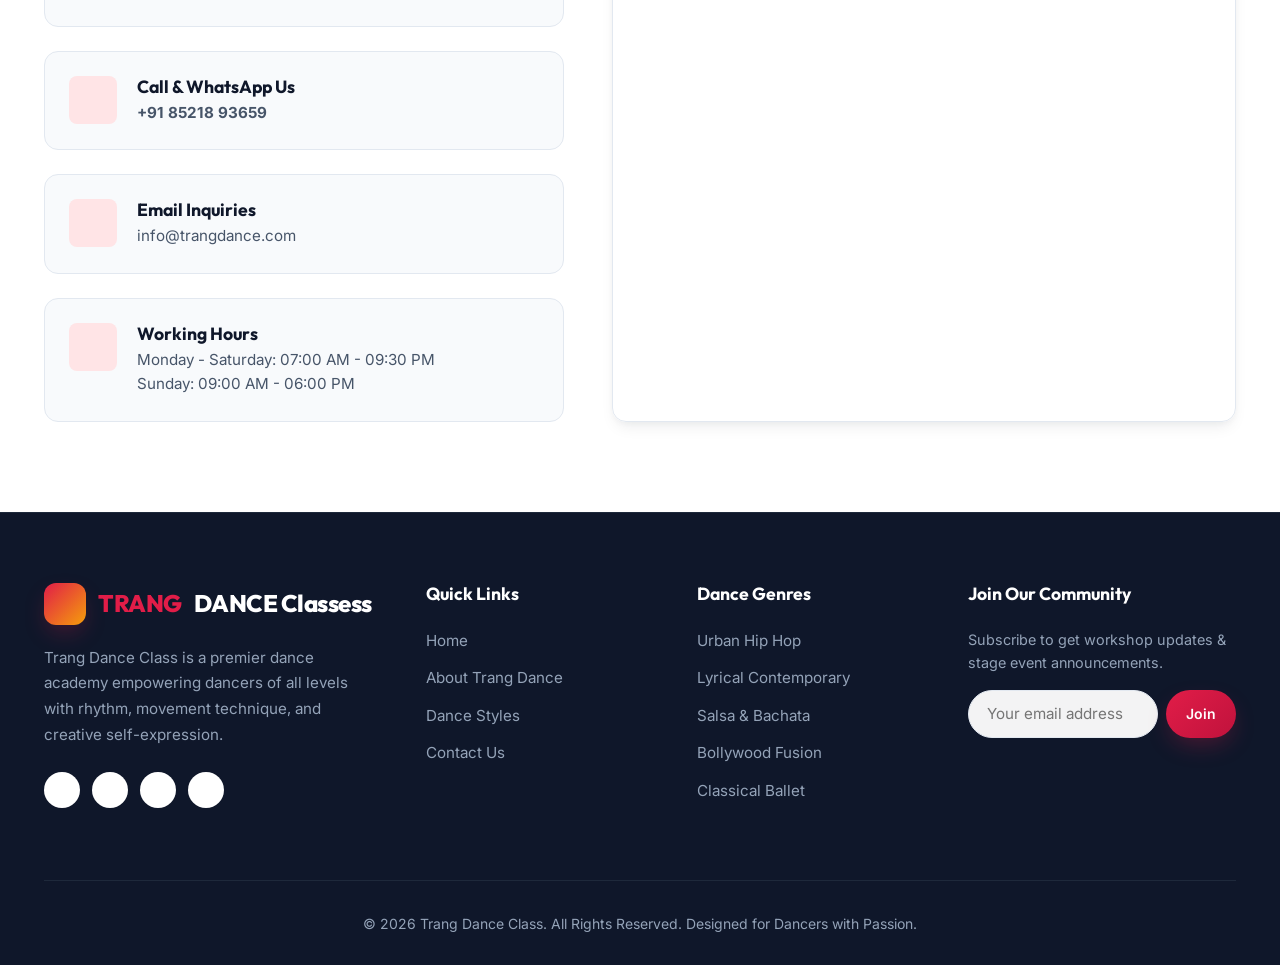
==== commit db0b1f6a: "feat: sync videos from Google Drive folder - homepage Row 1 and gallery.html now load videos dynamic" ====
--- a/index.html
+++ b/index.html
@@ -1,9 +1,5 @@
 <!DOCTYPE html>
 <html lang="en">
-
-<head>
-<meta charset="UTF-8">
-<meta name="viewport" content="width=device-width, initial-scale=1.0, maximum-scale=5.0">
 
 <!-- Primary On-Page SEO Meta Tags -->
 <title>Best Dance Classes in Patna | Trang Dance Class & Academy | #1 Dance Studio Patna</title>
@@ -263,7 +259,7 @@
           <i class="ri-sparkles-fill"></i> Welcome to Trang Dance Classess, Music & Arts Academy
         </div>
         <h1 class="hero-title">
-          <span class="highlight">From Patna to the World</span> &mdash; Dance &amp; Creative Arts Begin Here
+          <span class="highlight">From Patna to the World</span> — Dance & Creative Arts Begin Here
         </h1>
         <p class="hero-description">
           Experience world-class training in Dance (Contemporary, Hip Hop, Indian Classical) & Creative Art & Craft in a
@@ -373,55 +369,27 @@
       <div class="section-header animate-on-scroll">
         <div class="section-badge"><i class="ri-video-fill"></i> Gallery & Social Media</div>
         <h2 class="section-title">Videos, Student Photos & Social Updates</h2>
-        <p class="section-subtitle">Explore YouTube choreography performances, student practice highlights, and connect with our social media channels.</p>
+        <p class="section-subtitle">Explore YouTube choreography performances, student practice highlights, and connect
+          with our social media channels.</p>
       </div>
 
       <!-- ROW 1: DANCE PERFORMANCE VIDEOS (3 Videos + See All Videos Card) -->
       <div class="gallery-sub-header animate-on-scroll" style="margin-bottom: 1rem;">
-        <h3 style="font-size: 1.2rem; font-weight: 700; color: var(--text-heading); display: flex; align-items: center; gap: 0.5rem;">
-          <i class="ri-youtube-fill" style="color: #ff0000; font-size: 1.4rem;"></i> Choreography & Performance Videos
+        <h3
+          style="font-size: 1.2rem; font-weight: 700; color: var(--text-heading); display: flex; align-items: center; gap: 0.5rem;">
+          <i class="ri-video-fill" style="color: #ff0000; font-size: 1.4rem;"></i> Dance Performance Videos
         </h3>
       </div>
 
       <div class="gallery-grid" style="margin-bottom: 2.5rem;">
-        <!-- Video 1 -->
-        <div class="gallery-item gallery-grid-item animate-on-scroll" data-type="video" data-video-id="L3wKzyIN1yk">
-          <img src="https://images.unsplash.com/photo-1508700115892-45ecd05ae2ad?w=600&auto=format&fit=crop&q=80" alt="Contemporary Showcase Video">
-          <span class="video-card-badge"><i class="ri-youtube-fill"></i> YouTube</span>
-          <div class="gallery-overlay" style="opacity: 1; background: rgba(15, 23, 42, 0.45);">
-            <div class="video-play-btn"><i class="ri-play-fill"></i></div>
-            <h4>Annual Contemporary Showcase</h4>
-            <span style="font-size: 0.8rem; color: #cbd5e1;">Watch Choreography Video</span>
-          </div>
-        </div>
-
-        <!-- Video 2 -->
-        <div class="gallery-item gallery-grid-item animate-on-scroll" data-type="video" data-video-id="2Vv-BfVoq4g">
-          <img src="https://images.unsplash.com/photo-1535525153412-5a42439a210d?w=600&auto=format&fit=crop&q=80" alt="Urban Hip Hop Routine">
-          <span class="video-card-badge"><i class="ri-youtube-fill"></i> YouTube</span>
-          <div class="gallery-overlay" style="opacity: 1; background: rgba(15, 23, 42, 0.45);">
-            <div class="video-play-btn"><i class="ri-play-fill"></i></div>
-            <h4>Urban Hip Hop Workshop Highlights</h4>
-            <span style="font-size: 0.8rem; color: #cbd5e1;">Watch Student Cypher</span>
-          </div>
-        </div>
-
-        <!-- Video 3 -->
-        <div class="gallery-item gallery-grid-item animate-on-scroll" data-type="video" data-video-id="YQHsXMglC9A">
-          <img src="https://images.unsplash.com/photo-1504609773096-104ff2c73ba4?w=600&auto=format&fit=crop&q=80" alt="Salsa Social Video">
-          <span class="video-card-badge"><i class="ri-youtube-fill"></i> YouTube</span>
-          <div class="gallery-overlay" style="opacity: 1; background: rgba(15, 23, 42, 0.45);">
-            <div class="video-play-btn"><i class="ri-play-fill"></i></div>
-            <h4>Latin Salsa Couples Night Live</h4>
-            <span style="font-size: 0.8rem; color: #cbd5e1;">Watch Social Dance Session</span>
-          </div>
-        </div>
+        <!-- Container for 3 Google Drive Videos (Inserted by JS) -->
+        <div id="homeDriveVideosContainer" style="display: contents;"></div>
 
         <!-- Card 4 (1st Row Last Item): See All Video Card -->
         <a href="gallery.html" class="gallery-item see-more-card animate-on-scroll" style="text-decoration: none;">
           <div class="see-more-content">
             <div class="see-more-icon" style="background: rgba(239, 68, 68, 0.15); color: #ef4444;">
-              <i class="ri-youtube-fill"></i>
+              <i class="ri-play-circle-fill"></i>
             </div>
             <h3>See All Videos</h3>
             <p>Explore full video library</p>
@@ -432,8 +400,10 @@
 
       <!-- ROW 2: GOOGLE DRIVE STUDENT PHOTOS (3 Images + See All Images Card) -->
       <div class="gallery-sub-header animate-on-scroll" style="margin-bottom: 1rem;">
-        <h3 style="font-size: 1.2rem; font-weight: 700; color: var(--text-heading); display: flex; align-items: center; gap: 0.5rem;">
-          <i class="ri-image-fill" style="color: var(--accent-primary); font-size: 1.4rem;"></i> Student Practice & Studio Photos
+        <h3
+          style="font-size: 1.2rem; font-weight: 700; color: var(--text-heading); display: flex; align-items: center; gap: 0.5rem;">
+          <i class="ri-image-fill" style="color: var(--accent-primary); font-size: 1.4rem;"></i> Student Practice &
+          Studio Photos
         </h3>
       </div>
 
@@ -1152,7 +1122,7 @@
             <div class="logo-icon">
               <i class="ri-music-2-fill"></i>
             </div>
-            <span>TRANG</span> DANCE
+            <span>TRANG</span> DANCE Classess
           </a>
           <p class="footer-desc">
             Trang Dance Class is a premier dance academy empowering dancers of all levels with rhythm, movement
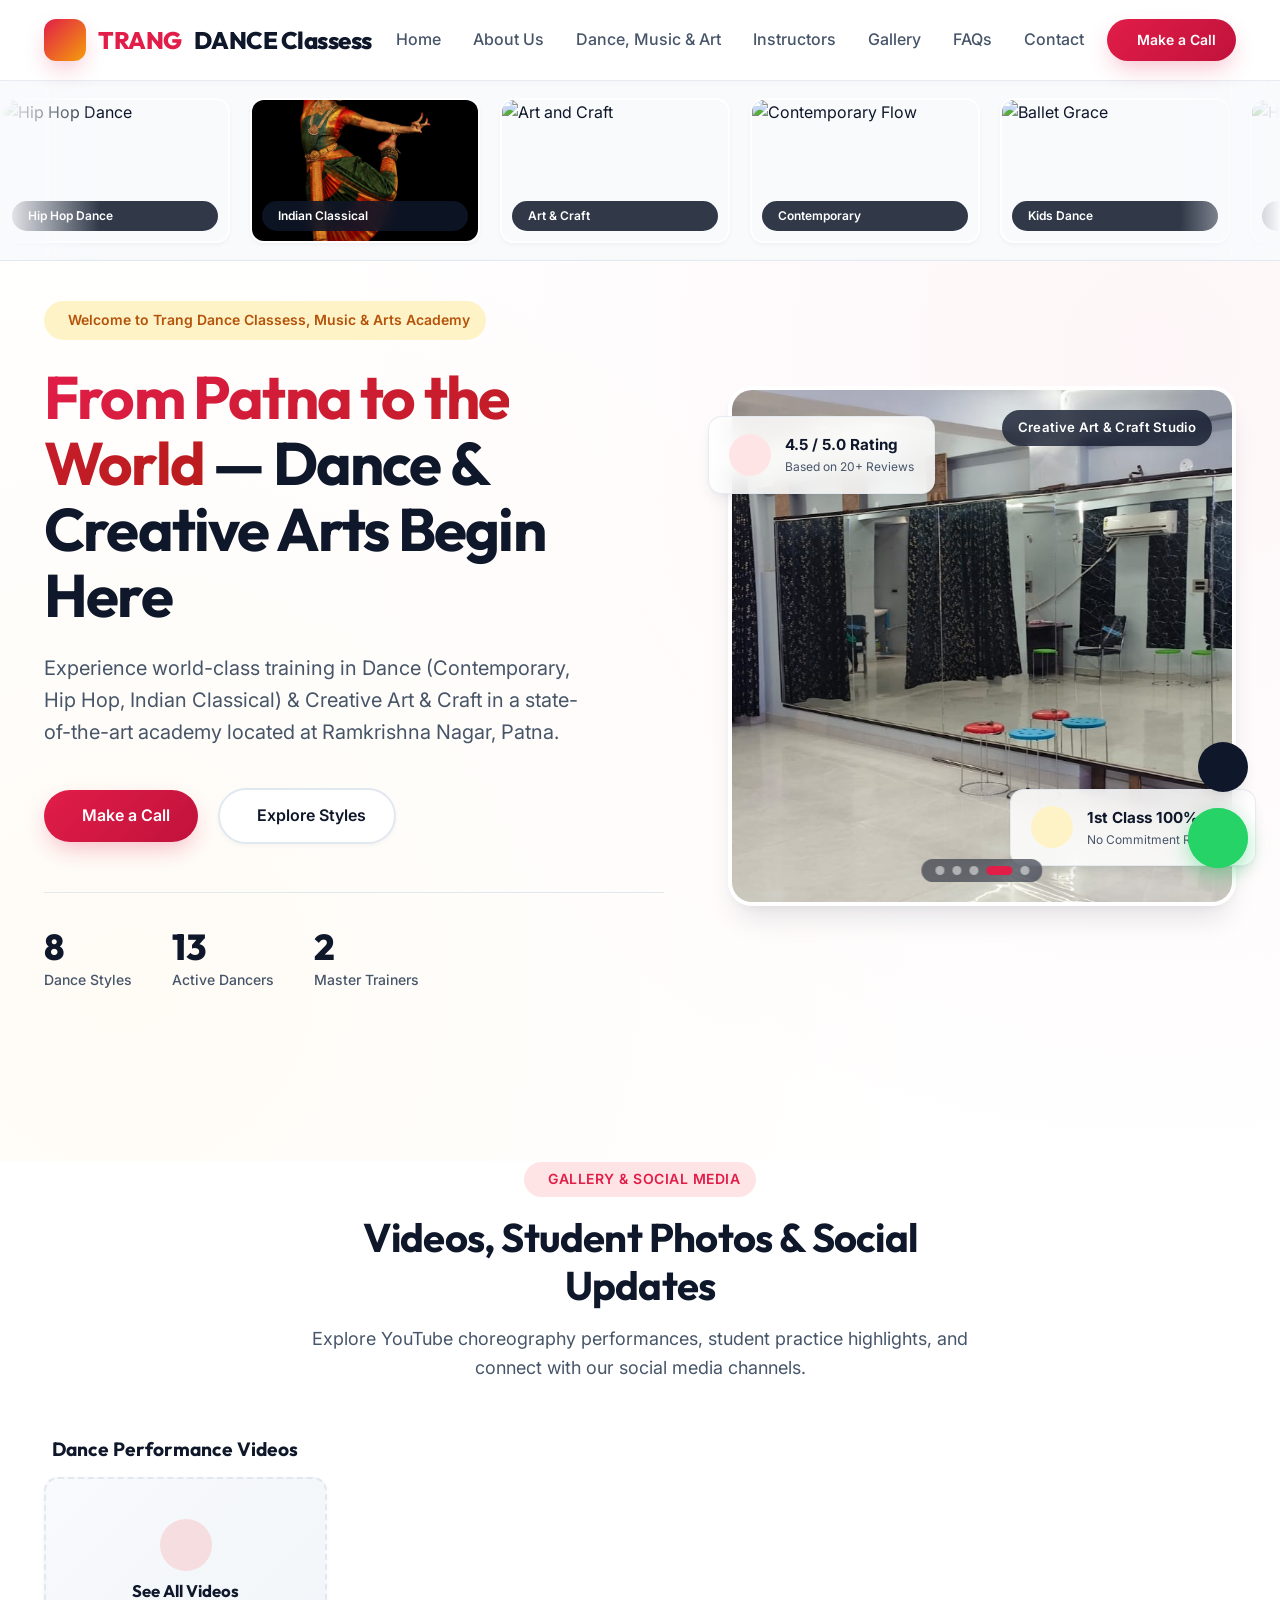
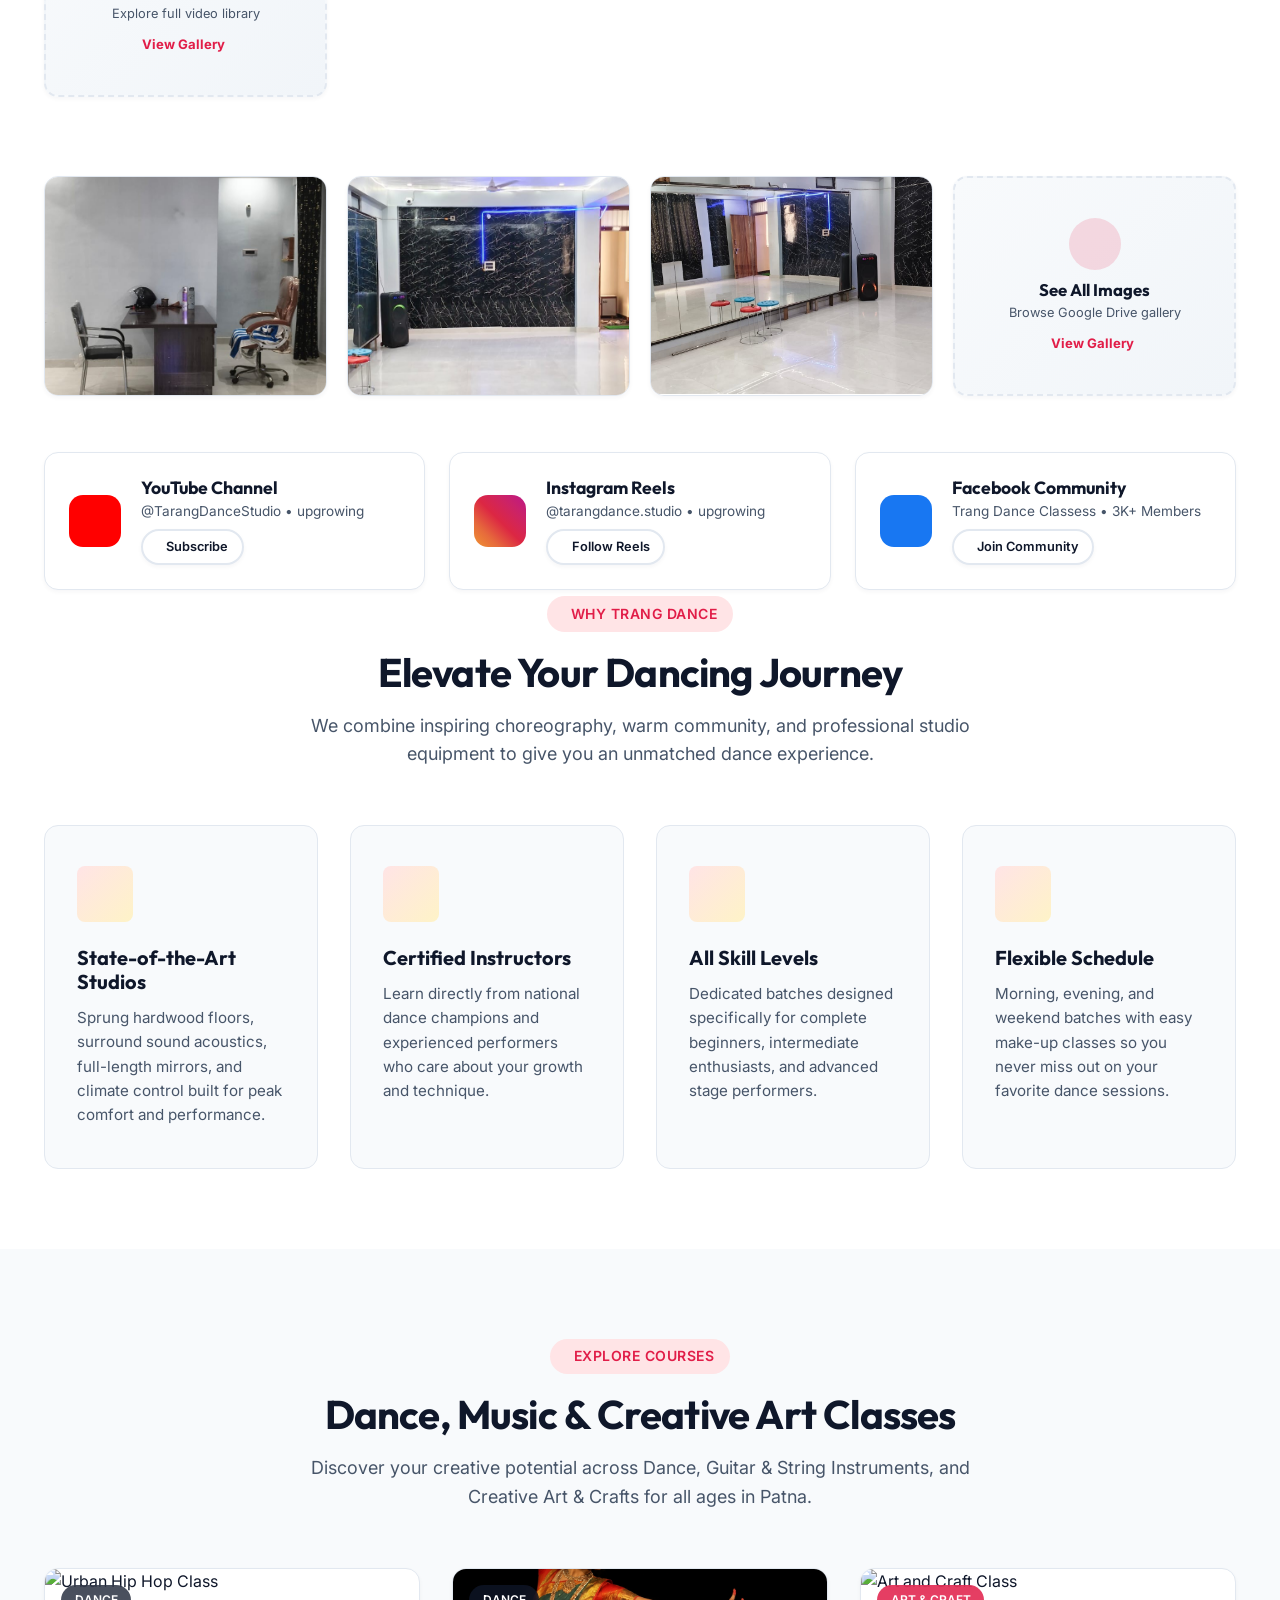
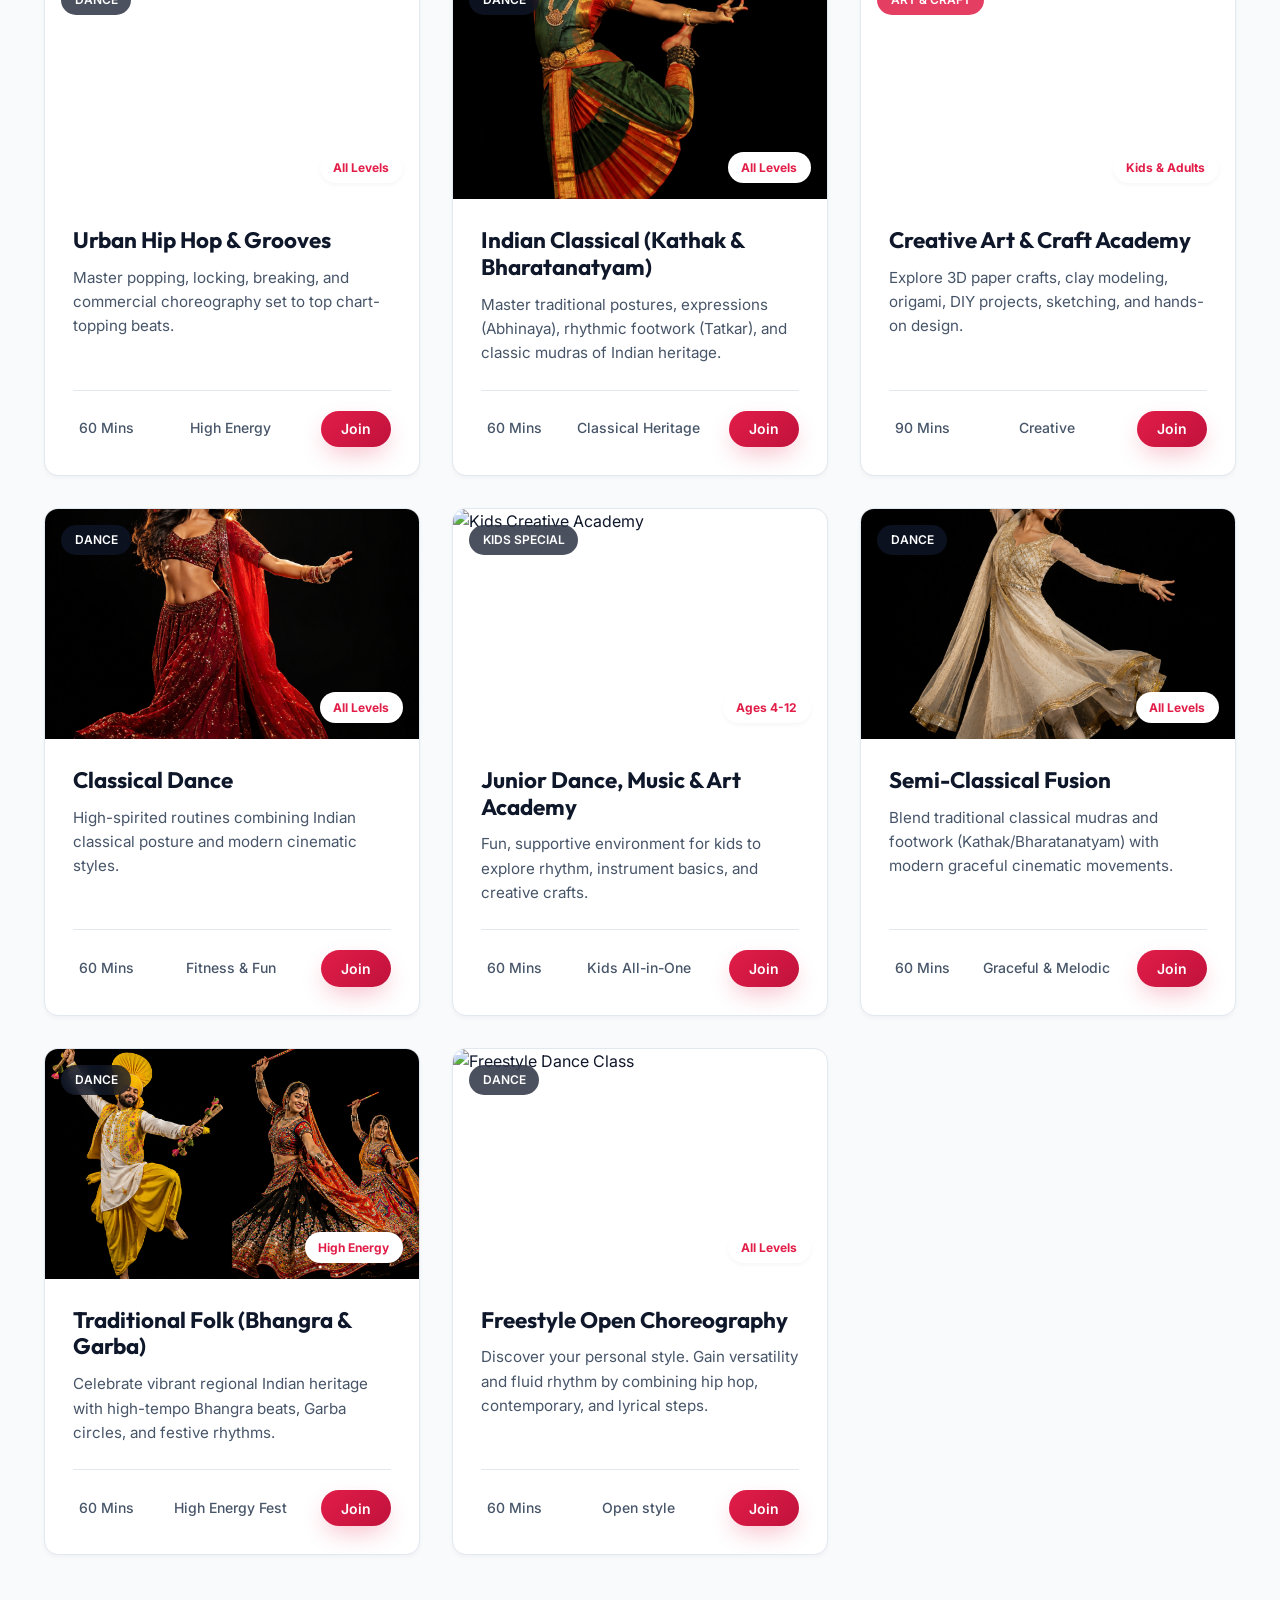
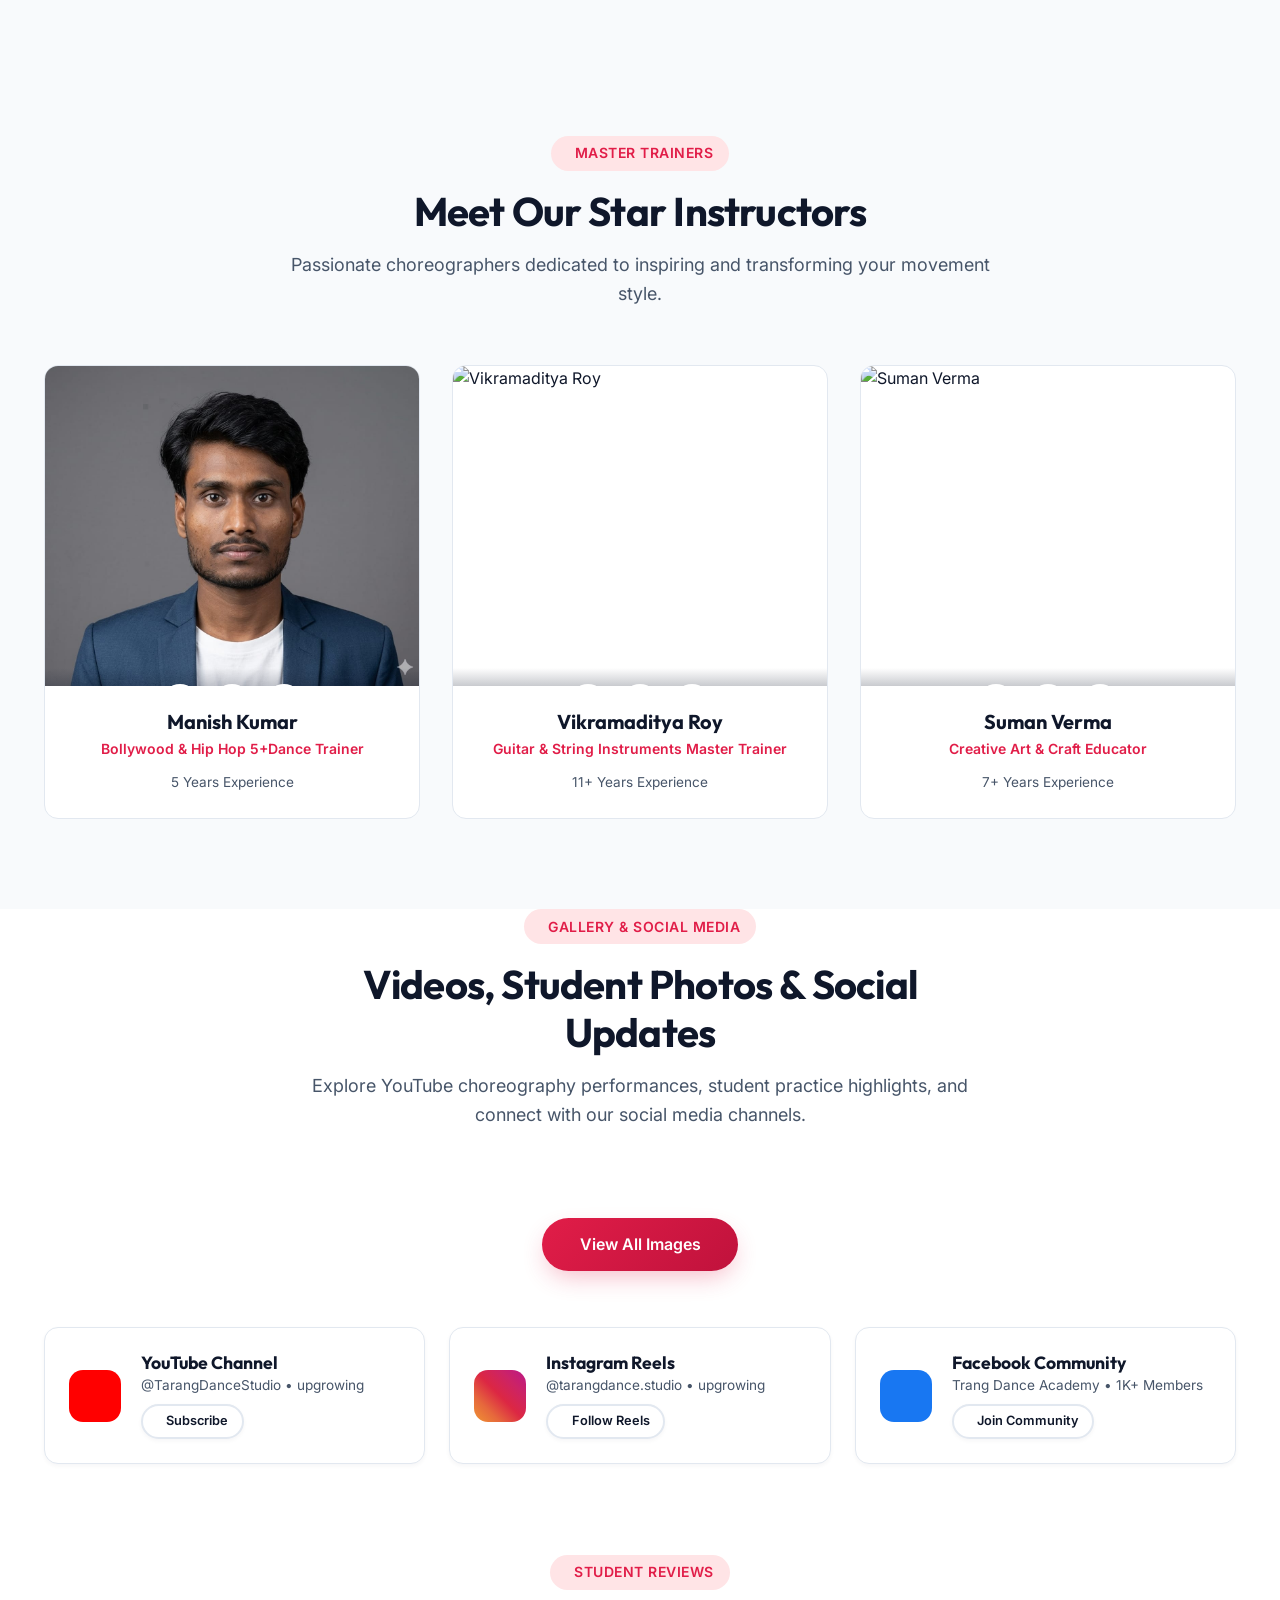
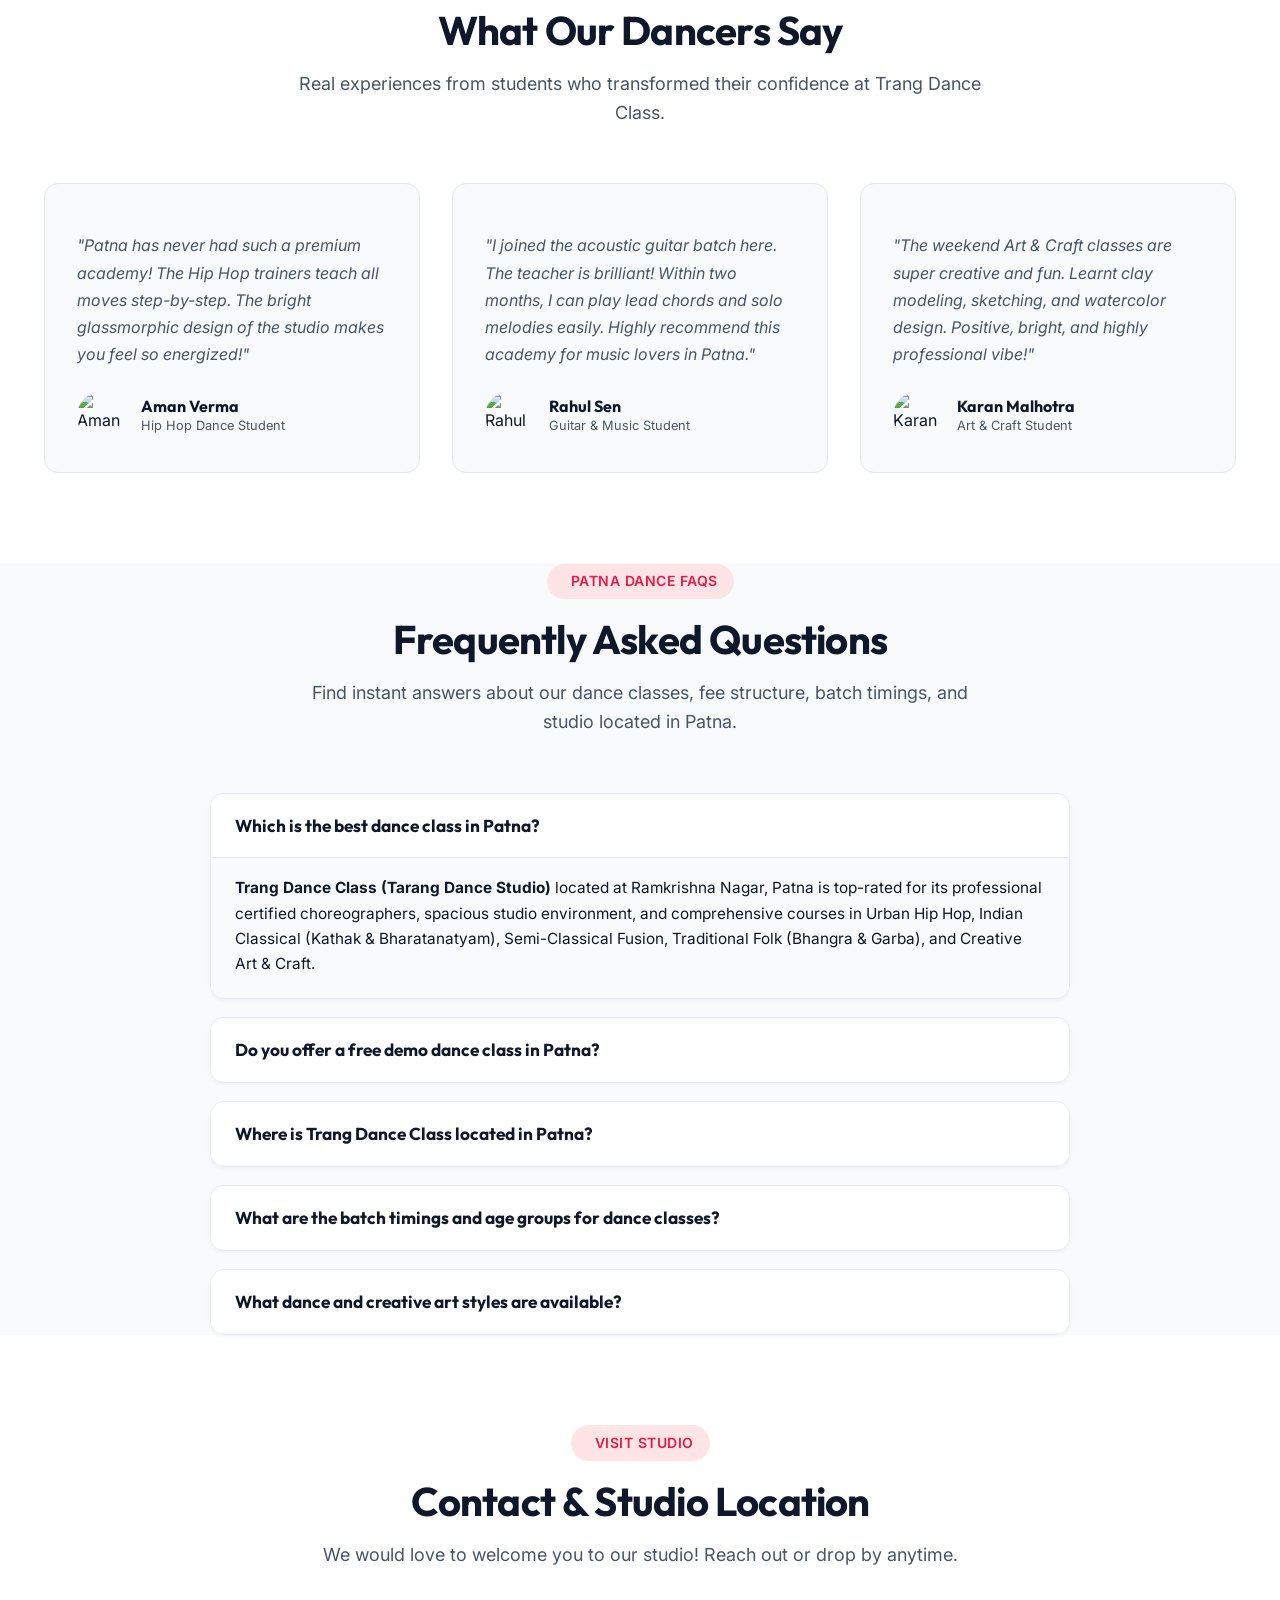
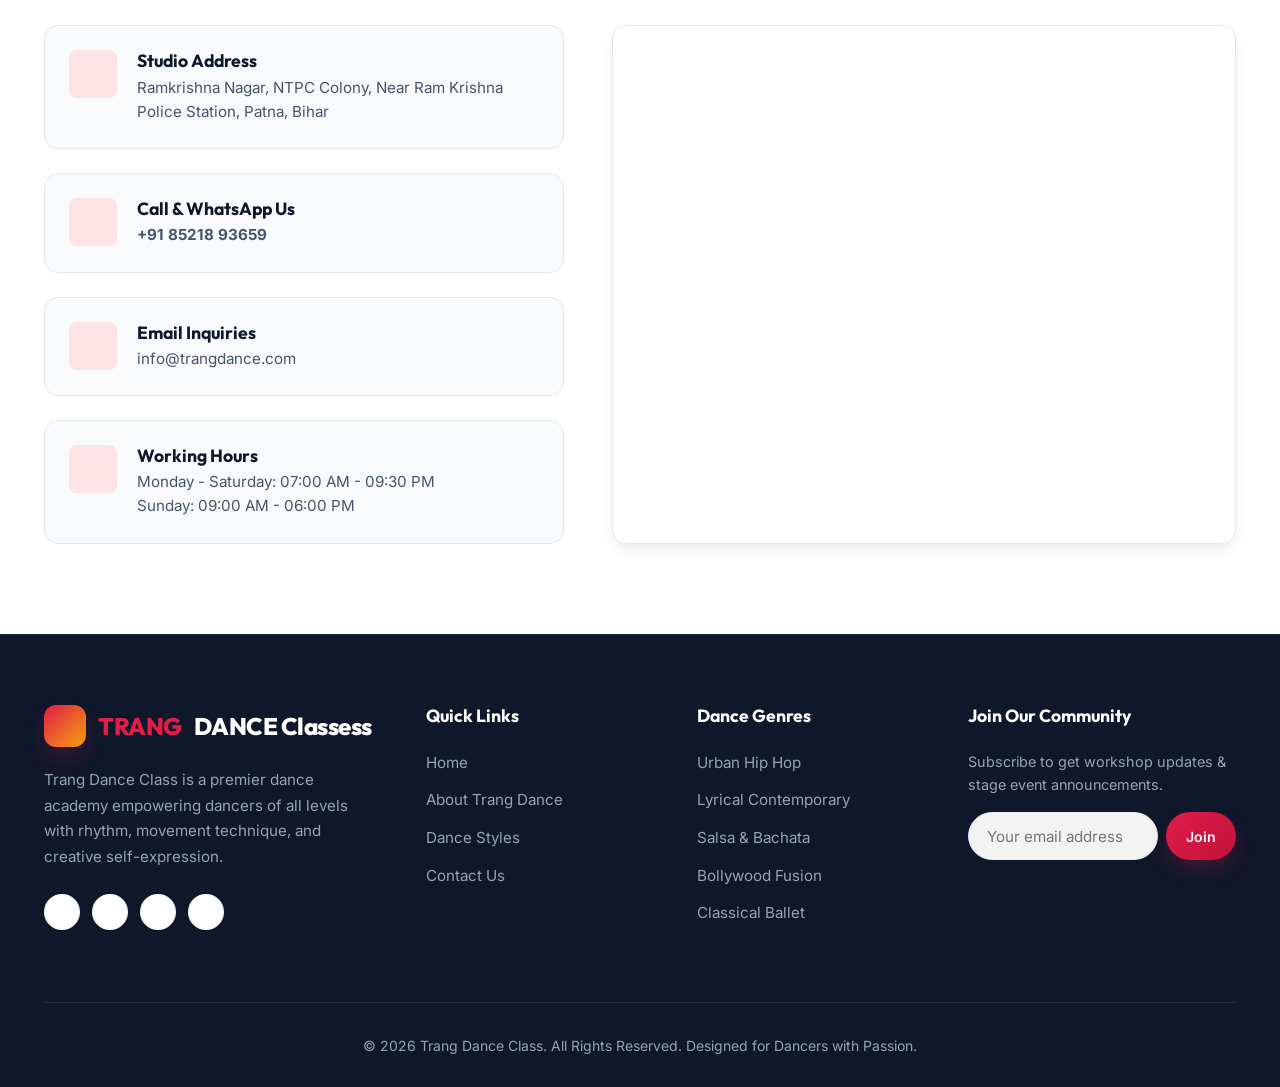
==== commit e198e553: "feat: make website fully mobile responsive - add viewport meta tag, fix schedule table, hero padding" ====
--- a/index.html
+++ b/index.html
@@ -1,5 +1,8 @@
 <!DOCTYPE html>
 <html lang="en">
+<head>
+  <meta charset="UTF-8">
+  <meta name="viewport" content="width=device-width, initial-scale=1.0">
 
 <!-- Primary On-Page SEO Meta Tags -->
 <title>Best Dance Classes in Patna | Trang Dance Class & Academy | #1 Dance Studio Patna</title>
--- a/styles.css
+++ b/styles.css
@@ -3100,4 +3100,394 @@
     padding-top: 1rem;
     gap: 0.75rem;
   }
+}
+
+/* ==========================================================================
+   27. COMPREHENSIVE MOBILE RESPONSIVE FIXES (Added Pass)
+   Fixes: schedule table, hero padding, trial banner, programs grid,
+          pricing scale, gallery action bar, toast, form inputs.
+   ========================================================================== */
+
+/* ── Ensure hero always clears the fixed header ── */
+.hero {
+  min-height: 100svh;
+}
+
+@media (max-width: 1024px) {
+  .hero {
+    padding-top: 100px;
+    min-height: unset;
+  }
+}
+
+@media (max-width: 768px) {
+  .hero {
+    padding-top: 90px;
+    padding-bottom: 50px;
+    min-height: unset;
+  }
+}
+
+@media (max-width: 576px) {
+  .hero {
+    padding-top: 85px;
+    padding-bottom: 40px;
+  }
+}
+
+/* ── Programs grid: prevent cards from being too narrow on mobile ── */
+@media (max-width: 767px) {
+  .programs-grid {
+    grid-template-columns: 1fr;
+  }
+}
+
+@media (max-width: 480px) {
+  .programs-grid {
+    grid-template-columns: 1fr;
+  }
+
+  .program-img-wrapper {
+    height: 200px;
+  }
+
+  .program-content {
+    padding: 1.25rem;
+  }
+
+  .program-meta {
+    flex-wrap: wrap;
+    gap: 0.5rem;
+  }
+
+  .program-meta .btn {
+    width: 100%;
+    justify-content: center;
+    margin-top: 0.5rem;
+  }
+}
+
+/* ── Schedule table — convert to card layout on mobile ── */
+@media (max-width: 768px) {
+  .schedule-table-wrapper {
+    overflow-x: auto;
+    -webkit-overflow-scrolling: touch;
+  }
+
+  .schedule-row {
+    grid-template-columns: 1fr;
+    gap: 0.5rem;
+    padding: 1rem;
+  }
+
+  .schedule-instructor {
+    flex-wrap: wrap;
+  }
+
+  .schedule-room {
+    align-self: flex-start;
+    width: fit-content;
+  }
+}
+
+@media (max-width: 576px) {
+  .schedule-tabs {
+    gap: 0.35rem;
+  }
+
+  .tab-btn {
+    padding: 0.55rem 1rem;
+    font-size: 0.82rem;
+  }
+
+  .schedule-row {
+    padding: 0.85rem;
+  }
+
+  .schedule-info h4 {
+    font-size: 0.95rem;
+  }
+
+  .schedule-info p {
+    font-size: 0.78rem;
+  }
+
+  .schedule-time {
+    font-size: 0.85rem;
+  }
+}
+
+/* ── Trial banner: 2-column → 1-column on mobile ── */
+@media (max-width: 768px) {
+  .trial-content {
+    grid-template-columns: 1fr;
+    gap: 2rem;
+  }
+
+  .trial-text h2 {
+    font-size: 2rem;
+  }
+
+  .trial-text p {
+    font-size: 0.95rem;
+  }
+
+  .trial-form-wrapper {
+    padding: 1.75rem;
+  }
+}
+
+@media (max-width: 480px) {
+  .trial-banner {
+    padding: 50px 0;
+    margin: 24px auto;
+    border-radius: var(--radius-md);
+  }
+
+  .trial-text h2 {
+    font-size: 1.6rem;
+  }
+
+  .trial-form-wrapper {
+    padding: 1.25rem;
+  }
+}
+
+/* ── Pricing: remove scale transform on small screens so cards don't overflow ── */
+@media (max-width: 768px) {
+  .pricing-card.featured {
+    transform: none;
+  }
+
+  .pricing-grid {
+    grid-template-columns: 1fr;
+  }
+}
+
+@media (max-width: 576px) {
+  .pricing-card {
+    padding: 2rem 1.5rem;
+  }
+
+  .pricing-price {
+    font-size: 2.25rem;
+  }
+}
+
+/* ── Gallery action bar centering ── */
+.gallery-action-bar {
+  display: flex;
+  justify-content: center;
+  margin-top: 2rem;
+}
+
+@media (max-width: 576px) {
+  .gallery-action-bar .btn {
+    width: 100%;
+    justify-content: center;
+  }
+}
+
+/* ── Toast: prevent overlap with floating buttons on mobile ── */
+@media (max-width: 576px) {
+  .toast {
+    left: 1rem;
+    right: 1rem;
+    bottom: 5.5rem;
+    font-size: 0.875rem;
+    padding: 0.85rem 1rem;
+  }
+}
+
+/* ── Form inputs: bigger tap targets on mobile ── */
+@media (max-width: 576px) {
+  .form-control {
+    padding: 0.95rem 1rem;
+    font-size: 1rem; /* Prevents iOS auto-zoom on focus */
+  }
+
+  select.form-control {
+    font-size: 1rem;
+  }
+
+  input[type="text"].form-control,
+  input[type="tel"].form-control,
+  input[type="email"].form-control {
+    font-size: 1rem;
+  }
+}
+
+/* ── Modal: full-screen friendly on small phones ── */
+@media (max-width: 480px) {
+  .modal-overlay {
+    padding: 0.5rem;
+    align-items: flex-end;
+  }
+
+  .modal-content {
+    border-radius: var(--radius-md) var(--radius-md) 0 0;
+    max-height: 90vh;
+    overflow-y: auto;
+    padding: 1.5rem 1.25rem;
+  }
+}
+
+/* ── Map / Contact grid ── */
+@media (max-width: 768px) {
+  .contact-grid {
+    grid-template-columns: 1fr;
+    gap: 2rem;
+  }
+
+  .map-container {
+    min-height: 280px;
+  }
+}
+
+@media (max-width: 480px) {
+  .map-container {
+    min-height: 220px;
+  }
+
+  .contact-card {
+    flex-direction: column;
+    gap: 0.75rem;
+  }
+
+  .contact-icon {
+    align-self: flex-start;
+  }
+}
+
+/* ── Footer ── */
+@media (max-width: 576px) {
+  .footer {
+    padding: 50px 0 24px;
+  }
+
+  .footer-grid {
+    gap: 1.5rem;
+    margin-bottom: 2.5rem;
+  }
+
+  .footer-bottom {
+    font-size: 0.8rem;
+  }
+}
+
+/* ── Sliding banner: ensure proper spacing ── */
+@media (max-width: 576px) {
+  .sliding-banner {
+    margin-top: 70px;
+  }
+}
+
+/* ── Section spacing tightening on mobile ── */
+@media (max-width: 576px) {
+  .features,
+  .programs,
+  .schedule,
+  .instructors,
+  .gallery,
+  .pricing,
+  .testimonials,
+  .contact {
+    padding: 60px 0;
+  }
+
+  .faq-section {
+    padding: 60px 0;
+  }
+
+  .section-header {
+    margin-bottom: 2rem;
+  }
+}
+
+/* ── Instructor card image on mobile ── */
+@media (max-width: 576px) {
+  .instructor-img-wrapper {
+    height: 280px;
+  }
+}
+
+/* ── Navigation: touch-friendly links in mobile menu ── */
+@media (max-width: 768px) {
+  .nav-links .nav-link {
+    font-size: 1.15rem;
+    padding: 0.75rem 0;
+    border-bottom: 1px solid var(--border-light);
+    width: 100%;
+  }
+
+  .nav-links .nav-link:last-child {
+    border-bottom: none;
+  }
+}
+
+/* ── Hero stats separator fix on mobile ── */
+@media (max-width: 576px) {
+  .hero-stats {
+    flex-direction: row;
+    flex-wrap: wrap;
+    justify-content: center;
+    gap: 1.25rem 2rem;
+  }
+
+  .stat-item {
+    text-align: center;
+  }
+}
+
+/* ── FAQ section ── */
+@media (max-width: 480px) {
+  .faq-question {
+    padding: 0.9rem 1rem;
+    gap: 0.5rem;
+  }
+
+  .faq-question h3 {
+    font-size: 0.9rem;
+  }
+
+  .faq-answer p {
+    font-size: 0.88rem;
+  }
+
+  .faq-item.active .faq-answer {
+    padding: 0.85rem 1rem 1rem;
+  }
+}
+
+/* ── Prevent any horizontal scroll across the page ── */
+html,
+body {
+  overflow-x: hidden;
+  max-width: 100%;
+}
+
+/* ── Touch improvements: remove tap highlight on buttons/links ── */
+a,
+button {
+  -webkit-tap-highlight-color: transparent;
+}
+
+/* ── Floating buttons: prevent overflow on very small screens ── */
+@media (max-width: 359px) {
+  .floating-widgets {
+    bottom: 0.75rem;
+    right: 0.75rem;
+  }
+
+  .whatsapp-btn {
+    width: 46px;
+    height: 46px;
+    font-size: 1.5rem;
+  }
+
+  .call-floating-btn {
+    width: 38px;
+    height: 38px;
+    font-size: 0.95rem;
+  }
 }
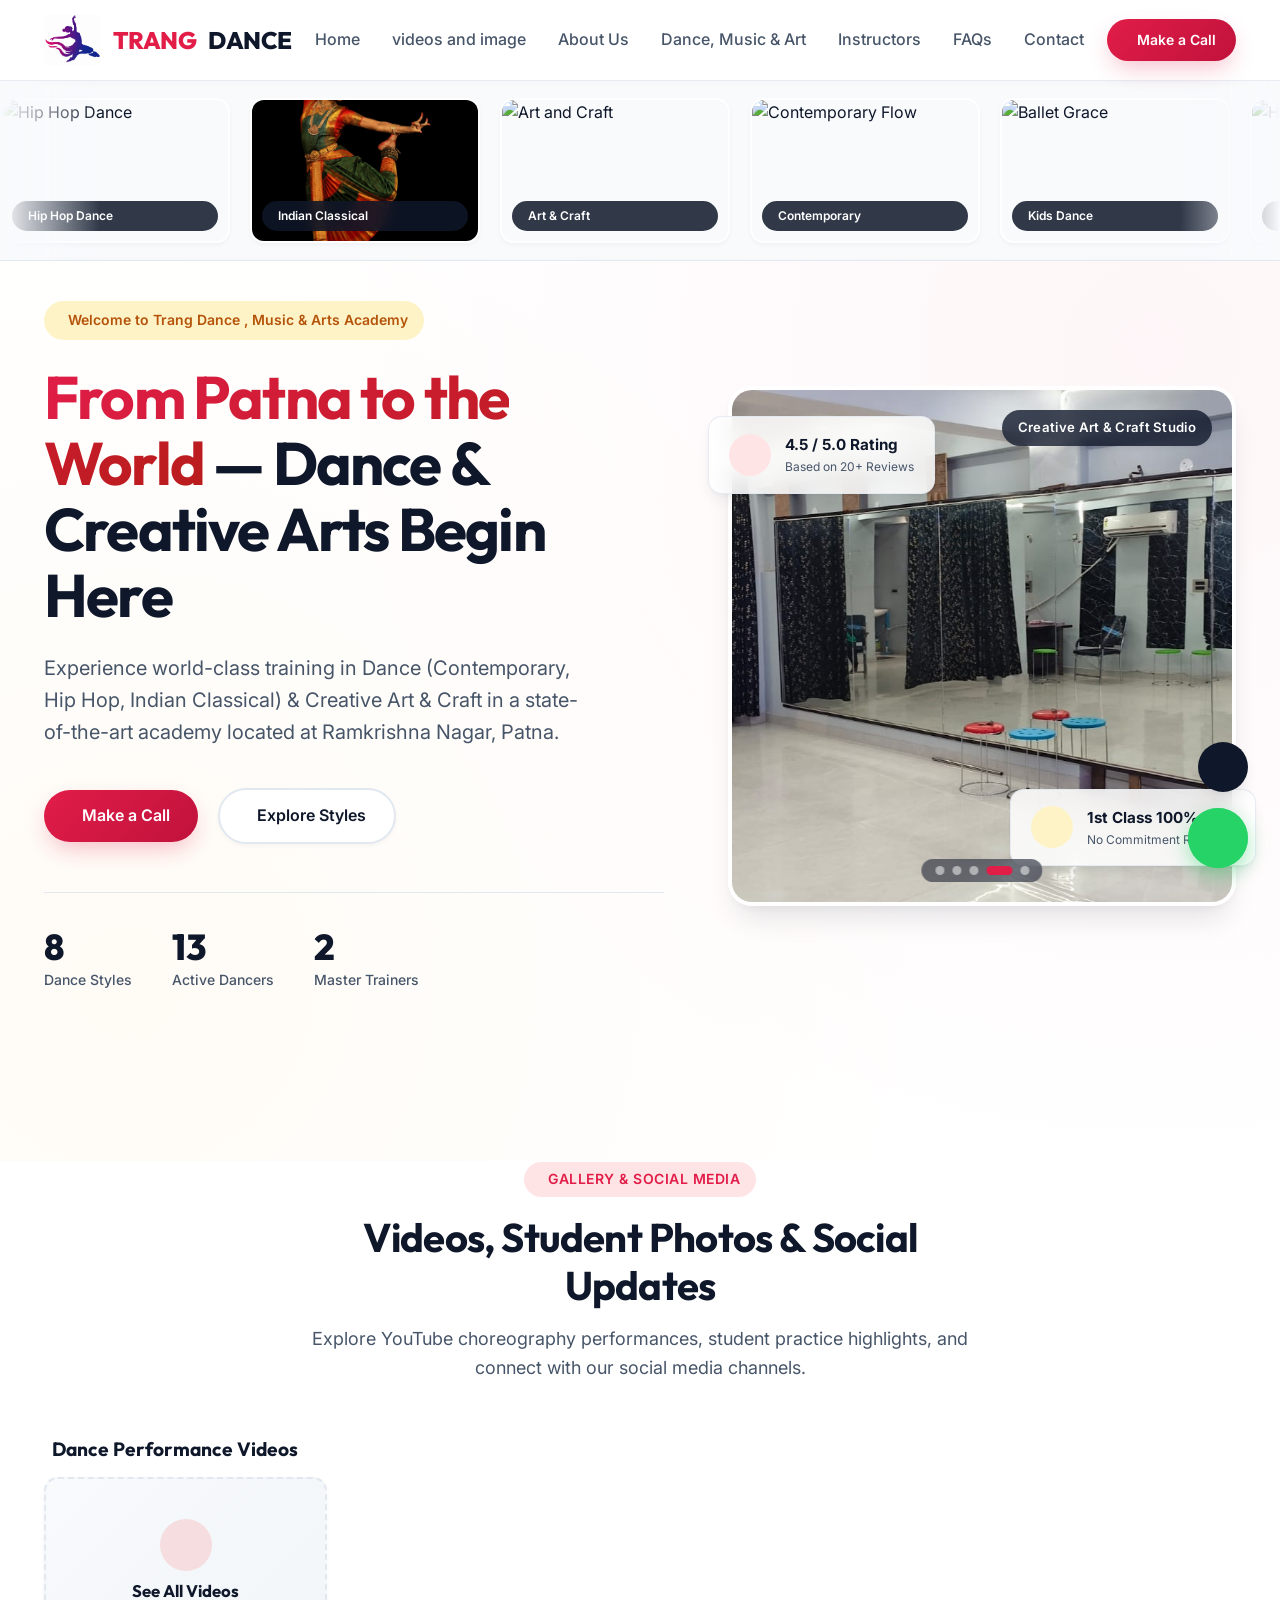
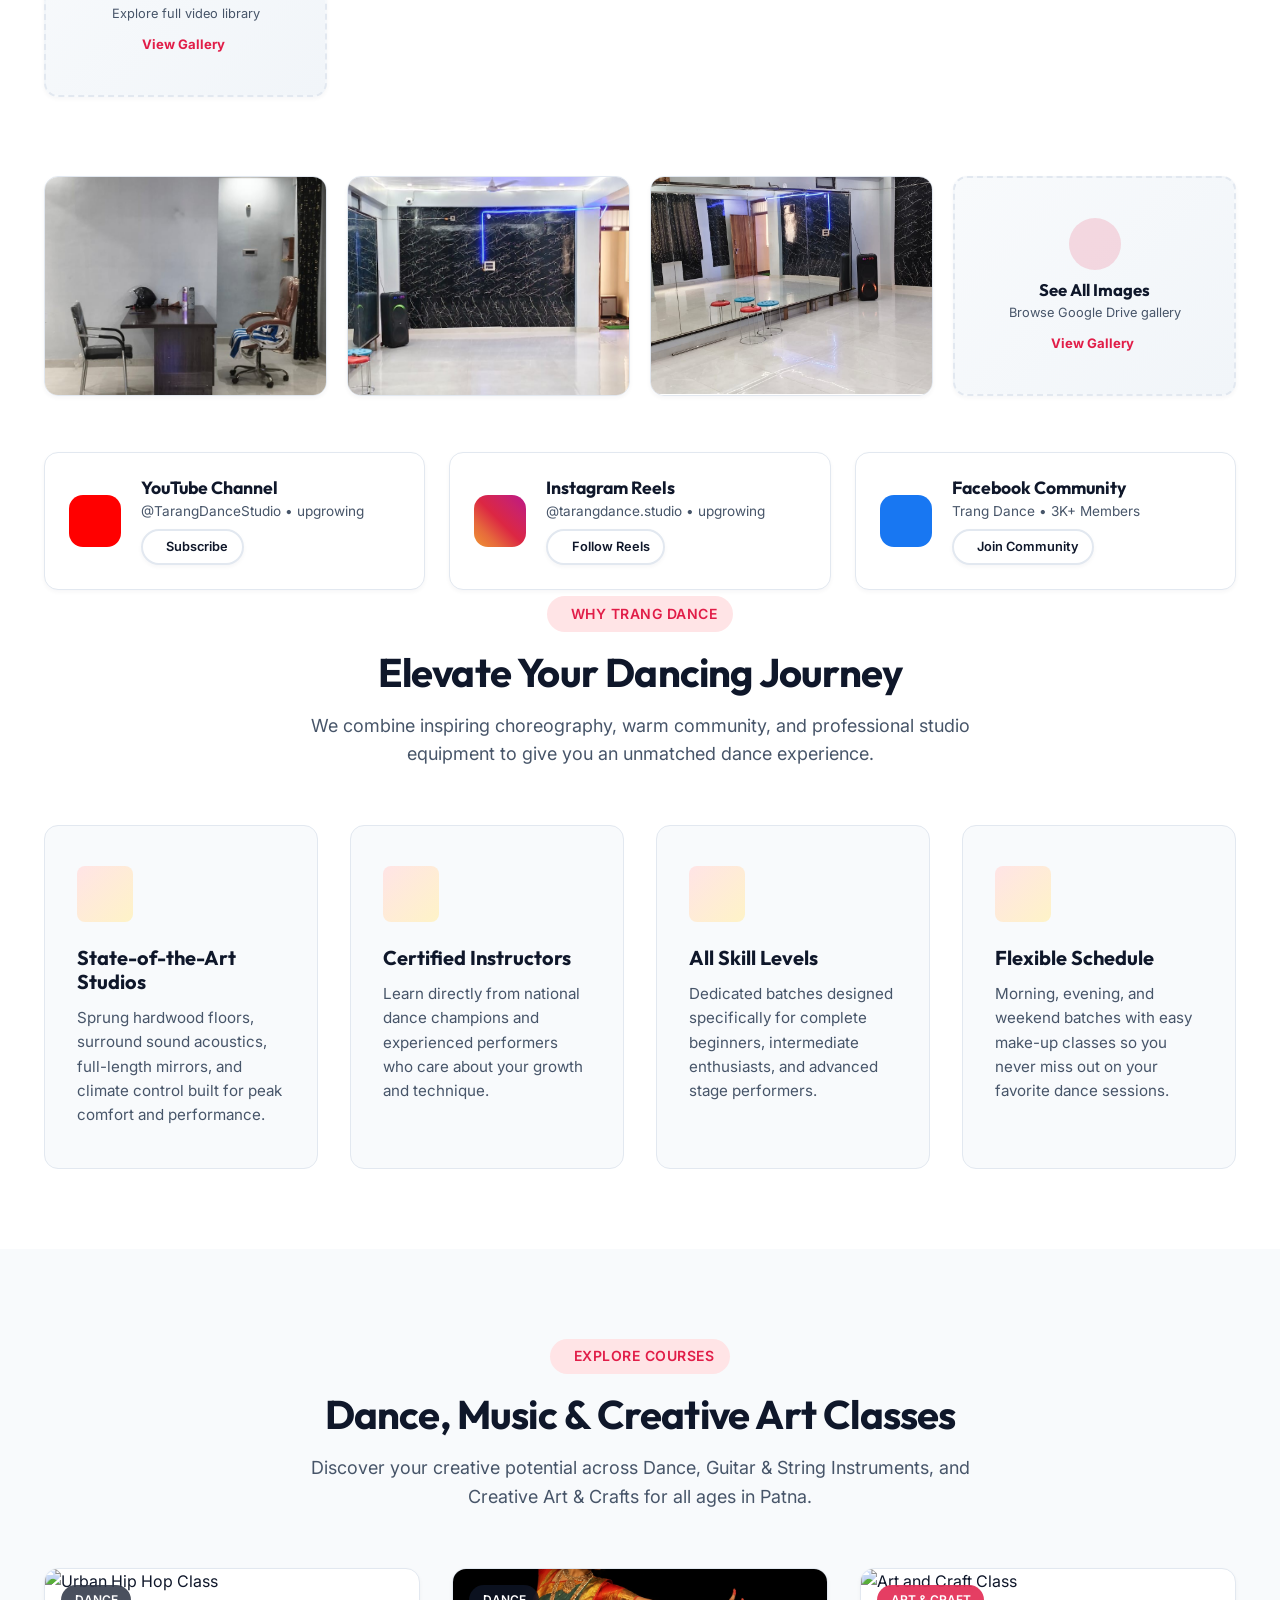
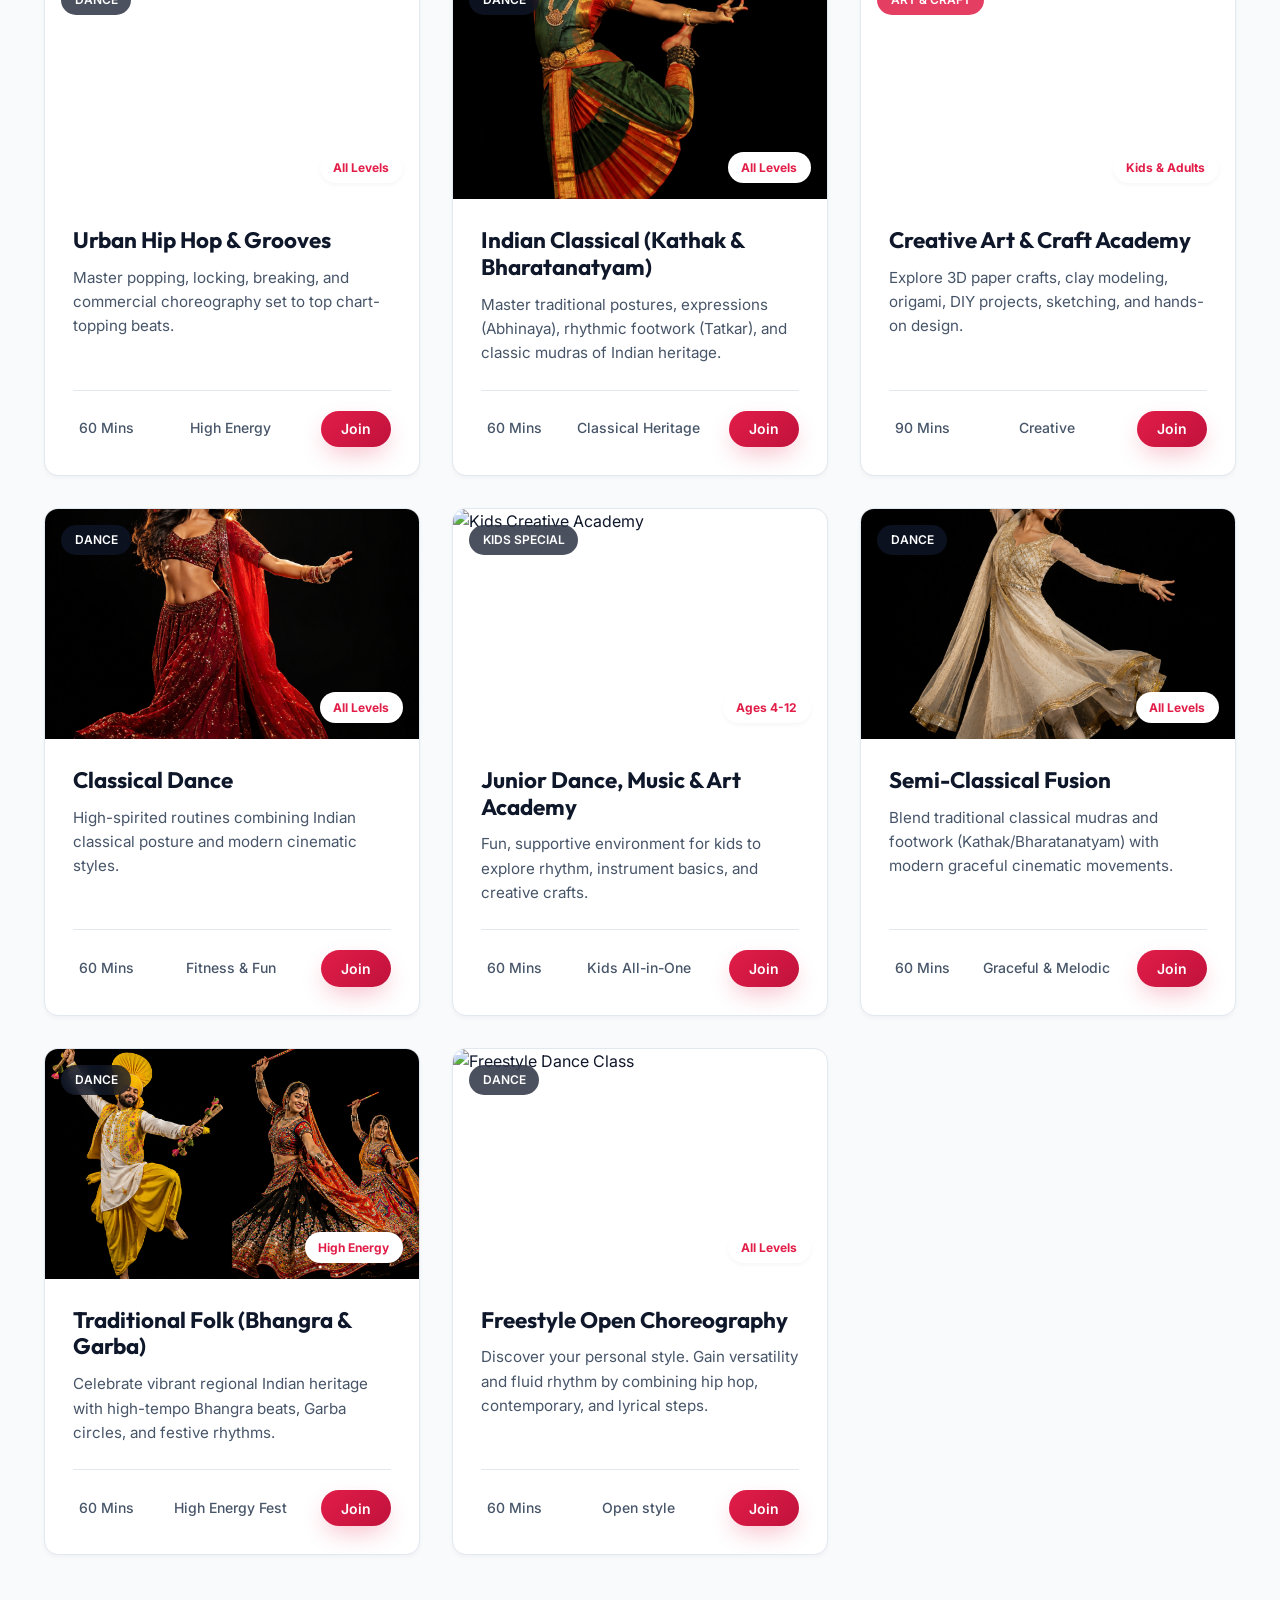
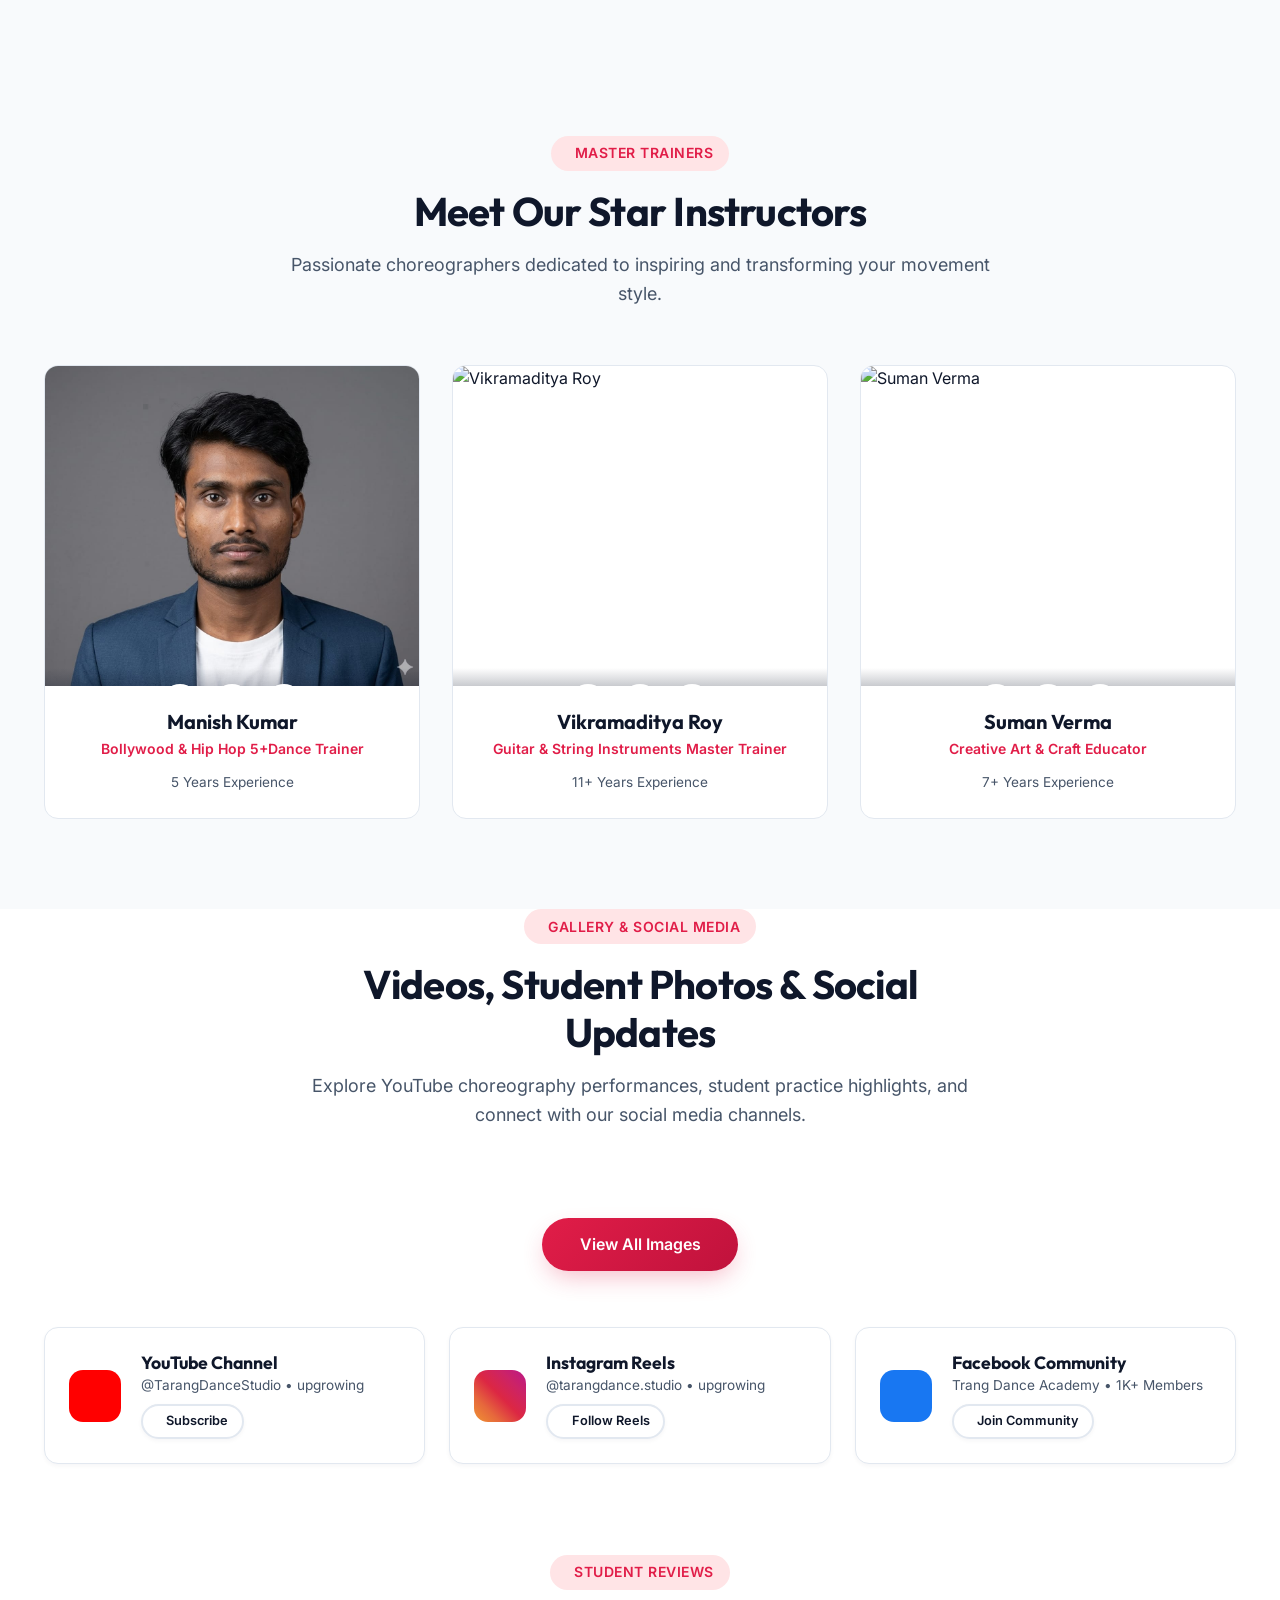
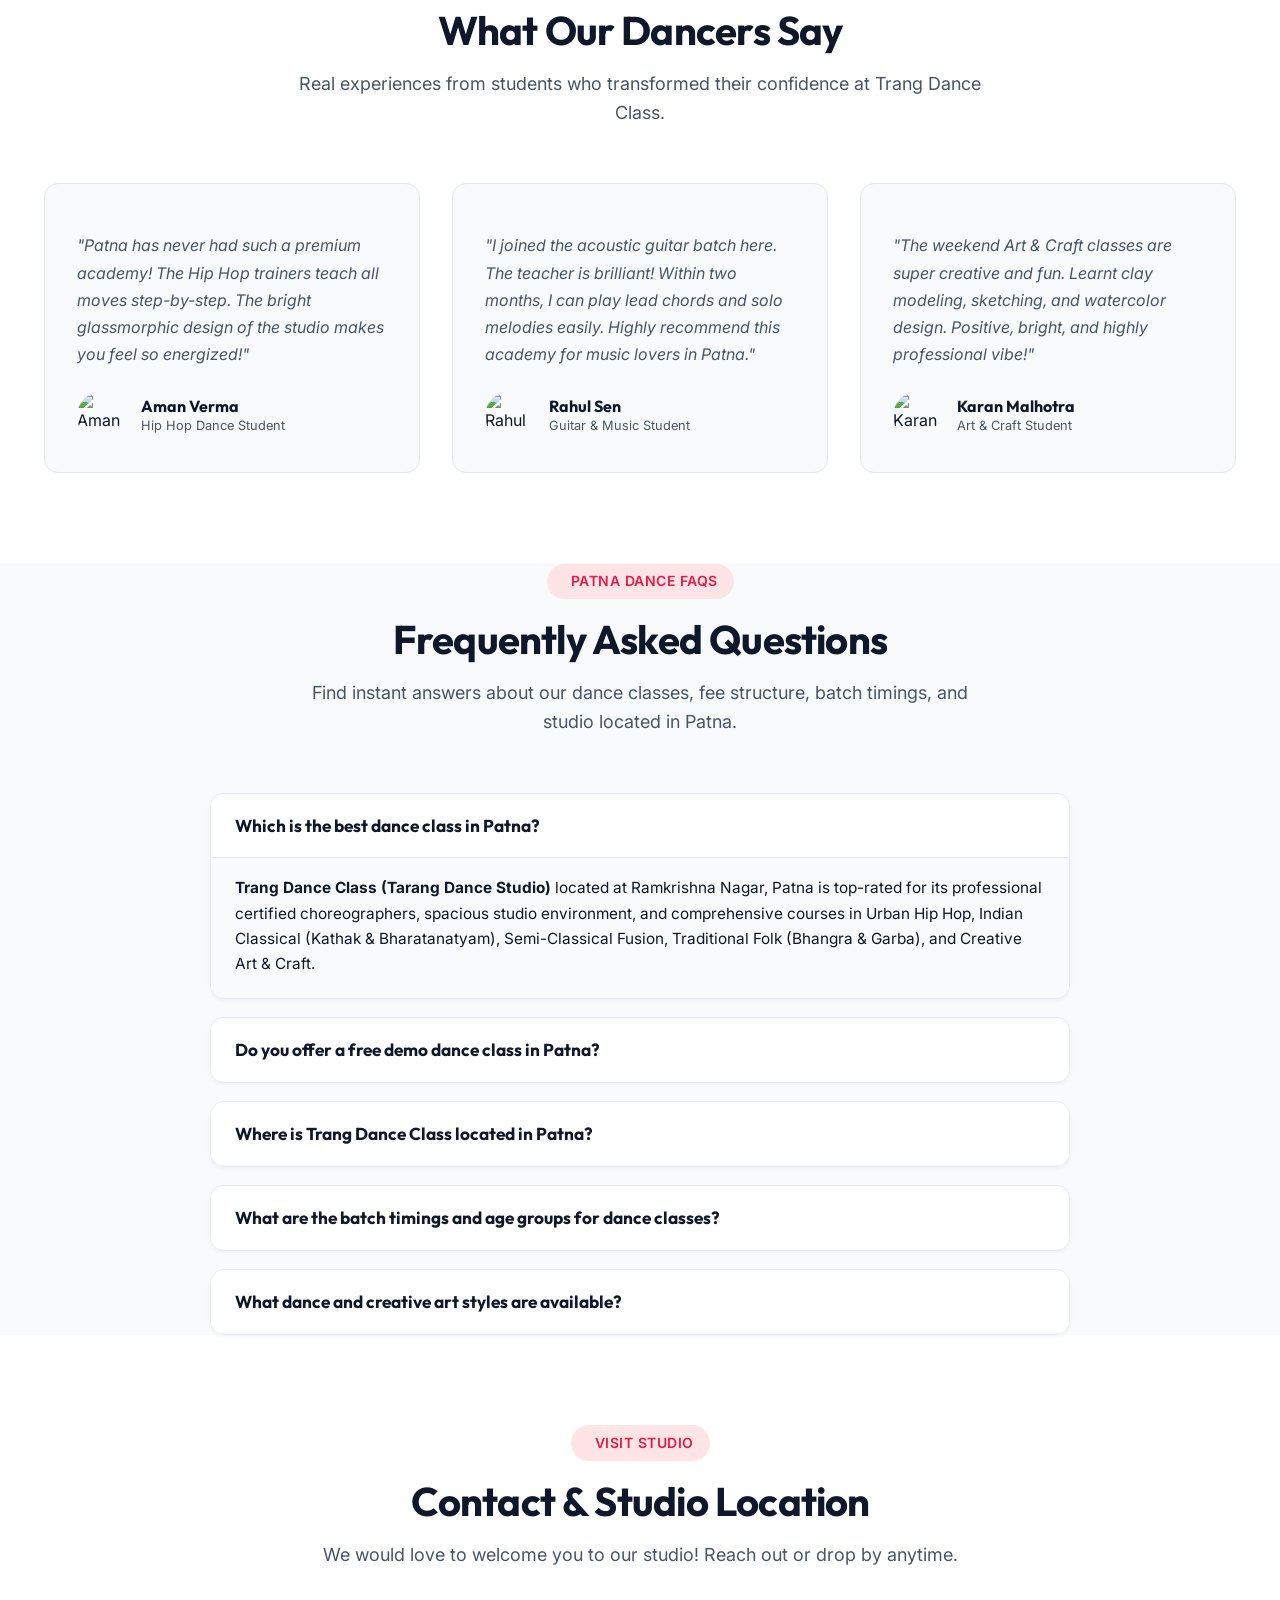
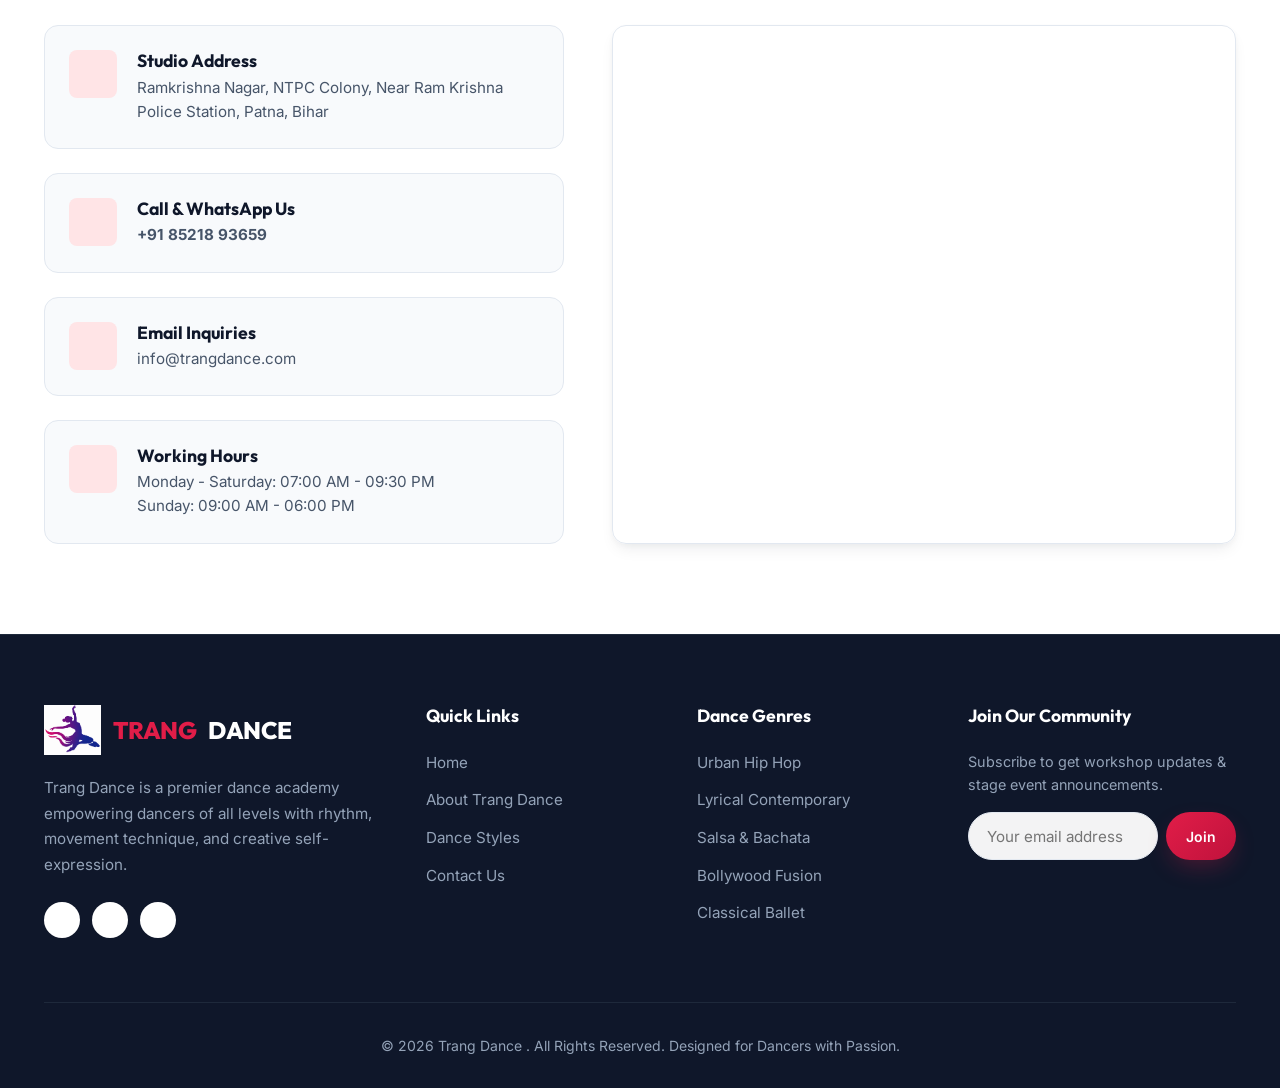
==== commit f410eb20: "feat: replace icon-based branding with custom logo image and update navigation links" ====
--- a/index.html
+++ b/index.html
@@ -1,58 +1,59 @@
 <!DOCTYPE html>
 <html lang="en">
+
 <head>
   <meta charset="UTF-8">
   <meta name="viewport" content="width=device-width, initial-scale=1.0">
 
-<!-- Primary On-Page SEO Meta Tags -->
-<title>Best Dance Classes in Patna | Trang Dance Class & Academy | #1 Dance Studio Patna</title>
-<meta name="title" content="Best Dance Classes in Patna | Trang Dance Class & Academy | #1 Dance Studio Patna">
-<meta name="description"
-  content="Looking for the best dance classes in Patna? Trang Dance Class in Ramkrishna Nagar & Kankarbagh offers expert training in Hip Hop, Kathak, Classical, Semi-Classical, Folk, Contemporary & Art & Craft for kids & adults. Book 100% Free Demo Class today!">
-<meta name="keywords"
-  content="best dance classes in Patna, top dance academy in Patna, dance studio Ramkrishna Nagar Patna, Kathak classes Patna, Hip Hop dance class Patna, dance school near Kankarbagh Patna, Semi classical dance Patna, Folk dance Bhangra Garba Patna, kids dance classes Patna, Trang Dance Class">
-<meta name="author" content="Trang Dance Class Patna">
-<meta name="robots" content="index, follow">
-<link rel="canonical" href="https://www.trangdanceclasses.com/">
-
-<!-- Local SEO & Geo Meta Tags (Patna, Bihar) -->
-<meta name="geo.region" content="IN-BR">
-<meta name="geo.placename" content="Patna">
-<meta name="geo.position" content="25.5941;85.1376">
-<meta name="ICBM" content="25.5941, 85.1376">
-
-<!-- Open Graph / Facebook Meta Tags -->
-<meta property="og:type" content="website">
-<meta property="og:url" content="https://www.trangdanceclasses.com/">
-<meta property="og:title" content="Best Dance Classes in Patna | Trang Dance Class & Academy">
-<meta property="og:description"
-  content="Ranked #1 Dance Academy in Patna (Ramkrishna Nagar). Join Hip Hop, Kathak, Semi-Classical, Folk & Art classes with certified trainers. Claim 1st Class 100% Free!">
-<meta property="og:image" content="https://www.trangdanceclasses.com/image/image1.jpeg">
-<meta property="og:site_name" content="Trang Dance Class Patna">
-
-<!-- Twitter Meta Tags -->
-<meta property="twitter:card" content="summary_large_image">
-<meta property="twitter:url" content="https://www.trangdanceclasses.com/">
-<meta property="twitter:title" content="Best Dance Classes in Patna | Trang Dance Class & Academy">
-<meta property="twitter:description"
-  content="Top rated dance academy in Patna offering Hip Hop, Kathak, Indian Classical, Semi-Classical & Creative Arts. Book free trial now!">
-<meta property="twitter:image" content="https://www.trangdanceclasses.com/image/image1.jpeg">
-
-<!-- Google Fonts: Outfit & Inter -->
-<link rel="preconnect" href="https://fonts.googleapis.com">
-<link rel="preconnect" href="https://fonts.gstatic.com" crossorigin>
-<link
-  href="https://fonts.googleapis.com/css2?family=Inter:wght@300;400;500;600;700&family=Outfit:wght@500;600;700;800;900&display=swap"
-  rel="stylesheet">
-
-<!-- Remix Icon CDN for Clean Modern Icons -->
-<link href="https://cdn.jsdelivr.net/npm/remixicon@3.5.0/fonts/remixicon.css" rel="stylesheet">
-
-<!-- Stylesheet -->
-<link rel="stylesheet" href="styles.css">
-
-<!-- Schema.org JSON-LD Structured Data for LocalBusiness / DanceSchool & FAQPage -->
-<script type="application/ld+json">
+  <!-- Primary On-Page SEO Meta Tags -->
+  <title>Best Dance Classes in Patna | Trang Dance Class & Academy | #1 Dance Studio Patna</title>
+  <meta name="title" content="Best Dance Classes in Patna | Trang Dance Class & Academy | #1 Dance Studio Patna">
+  <meta name="description"
+    content="Looking for the best dance classes in Patna? Trang Dance Class in Ramkrishna Nagar & Kankarbagh offers expert training in Hip Hop, Kathak, Classical, Semi-Classical, Folk, Contemporary & Art & Craft for kids & adults. Book 100% Free Demo Class today!">
+  <meta name="keywords"
+    content="best dance classes in Patna, top dance academy in Patna, dance studio Ramkrishna Nagar Patna, Kathak classes Patna, Hip Hop dance class Patna, dance school near Kankarbagh Patna, Semi classical dance Patna, Folk dance Bhangra Garba Patna, kids dance classes Patna, Trang Dance Class">
+  <meta name="author" content="Trang Dance Class Patna">
+  <meta name="robots" content="index, follow">
+  <link rel="canonical" href="https://www.trangdanceclasses.com/">
+
+  <!-- Local SEO & Geo Meta Tags (Patna, Bihar) -->
+  <meta name="geo.region" content="IN-BR">
+  <meta name="geo.placename" content="Patna">
+  <meta name="geo.position" content="25.5941;85.1376">
+  <meta name="ICBM" content="25.5941, 85.1376">
+
+  <!-- Open Graph / Facebook Meta Tags -->
+  <meta property="og:type" content="website">
+  <meta property="og:url" content="https://www.trangdanceclasses.com/">
+  <meta property="og:title" content="Best Dance Classes in Patna | Trang Dance Class & Academy">
+  <meta property="og:description"
+    content="Ranked #1 Dance Academy in Patna (Ramkrishna Nagar). Join Hip Hop, Kathak, Semi-Classical, Folk & Art classes with certified trainers. Claim 1st Class 100% Free!">
+  <meta property="og:image" content="https://www.trangdanceclasses.com/image/image1.jpeg">
+  <meta property="og:site_name" content="Trang Dance Class Patna">
+
+  <!-- Twitter Meta Tags -->
+  <meta property="twitter:card" content="summary_large_image">
+  <meta property="twitter:url" content="https://www.trangdanceclasses.com/">
+  <meta property="twitter:title" content="Best Dance Classes in Patna | Trang Dance Class & Academy">
+  <meta property="twitter:description"
+    content="Top rated dance academy in Patna offering Hip Hop, Kathak, Indian Classical, Semi-Classical & Creative Arts. Book free trial now!">
+  <meta property="twitter:image" content="https://www.trangdanceclasses.com/image/image1.jpeg">
+
+  <!-- Google Fonts: Outfit & Inter -->
+  <link rel="preconnect" href="https://fonts.googleapis.com">
+  <link rel="preconnect" href="https://fonts.gstatic.com" crossorigin>
+  <link
+    href="https://fonts.googleapis.com/css2?family=Inter:wght@300;400;500;600;700&family=Outfit:wght@500;600;700;800;900&display=swap"
+    rel="stylesheet">
+
+  <!-- Remix Icon CDN for Clean Modern Icons -->
+  <link href="https://cdn.jsdelivr.net/npm/remixicon@3.5.0/fonts/remixicon.css" rel="stylesheet">
+
+  <!-- Stylesheet -->
+  <link rel="stylesheet" href="styles.css">
+
+  <!-- Schema.org JSON-LD Structured Data for LocalBusiness / DanceSchool & FAQPage -->
+  <script type="application/ld+json">
   {
     "@context": "https://schema.org",
     "@graph": [
@@ -159,19 +160,17 @@
     <div class="container nav-container">
       <!-- Logo -->
       <a href="#hero" class="logo">
-        <div class="logo-icon">
-          <i class="ri-music-2-fill"></i>
-        </div>
-        <span>TRANG</span> DANCE Classess
+        <img src="logo.png" alt="Trang Dance  Logo">
+        <span>TRANG</span> DANCE
       </a>
 
       <!-- Navigation Links -->
       <nav class="nav-links" id="navLinks">
         <a href="#hero" class="nav-link active">Home</a>
+        <a href="gallery.html" class="nav-link">videos and image</a>
         <a href="#about" class="nav-link">About Us</a>
         <a href="#programs" class="nav-link">Dance, Music & Art</a>
         <a href="#instructors" class="nav-link">Instructors</a>
-        <a href="gallery.html" class="nav-link">Gallery</a>
         <a href="#faq" class="nav-link">FAQs</a>
         <a href="#contact" class="nav-link">Contact</a>
       </nav>
@@ -259,7 +258,7 @@
       <!-- Left Content -->
       <div class="hero-text animate-on-scroll">
         <div class="hero-tag">
-          <i class="ri-sparkles-fill"></i> Welcome to Trang Dance Classess, Music & Arts Academy
+          <i class="ri-sparkles-fill"></i> Welcome to Trang Dance , Music & Arts Academy
         </div>
         <h1 class="hero-title">
           <span class="highlight">From Patna to the World</span> — Dance & Creative Arts Begin Here
@@ -460,7 +459,7 @@
           <div class="social-card-icon fb"><i class="ri-facebook-fill"></i></div>
           <div class="social-card-info" style="flex-grow: 1;">
             <h4>Facebook Community</h4>
-            <p>Trang Dance Classess • 3K+ Members</p>
+            <p>Trang Dance • 3K+ Members</p>
             <a href="https://facebook.com" target="_blank" class="btn btn-secondary btn-sm"
               style="padding: 0.35rem 0.85rem; font-size: 0.8rem;">
               <i class="ri-facebook-fill" style="color: #1877f2;"></i> Join Community
@@ -1122,20 +1121,25 @@
         <!-- Brand Info -->
         <div class="footer-brand">
           <a href="#hero" class="logo">
-            <div class="logo-icon">
-              <i class="ri-music-2-fill"></i>
-            </div>
-            <span>TRANG</span> DANCE Classess
+            <img src="logo.png" alt="Trang Dance  Logo">
+            <span>TRANG</span> DANCE
+
           </a>
           <p class="footer-desc">
-            Trang Dance Class is a premier dance academy empowering dancers of all levels with rhythm, movement
+            Trang Dance is a premier dance academy empowering dancers of all levels with rhythm, movement
             technique, and creative self-expression.
           </p>
           <div class="footer-socials">
-            <a href="#" class="social-icon" aria-label="Instagram"><i class="ri-instagram-line"></i></a>
-            <a href="#" class="social-icon" aria-label="YouTube"><i class="ri-youtube-line"></i></a>
-            <a href="#" class="social-icon" aria-label="Facebook"><i class="ri-facebook-fill"></i></a>
-            <a href="#" class="social-icon" aria-label="WhatsApp"><i class="ri-whatsapp-line"></i></a>
+
+            <a href="https://www.instagram.com/tarangdance.studio" class="social-icon" aria-label="Instagram"><i
+                class="ri-instagram-line"></i></a>
+            <a href="https://www.youtube.com/@TarangDanceStudio" class="social-icon" aria-label="YouTube"><i
+                class="ri-youtube-line"></i></a>
+            <a href="https://wa.me/918521893659" class="social-icon" aria-label="WhatsApp"><i
+                class="ri-whatsapp-line"></i></a>
+
+
+
           </div>
         </div>
 
@@ -1177,7 +1181,7 @@
       </div>
 
       <div class="footer-bottom">
-        <p>&copy; 2026 Trang Dance Class. All Rights Reserved. Designed for Dancers with Passion.</p>
+        <p>&copy; 2026 Trang Dance . All Rights Reserved. Designed for Dancers with Passion.</p>
       </div>
     </div>
   </footer>
--- a/styles.css
+++ b/styles.css
@@ -275,6 +275,17 @@
 
 .logo span {
   color: var(--accent-primary);
+}
+
+.logo img {
+  height: 50px;
+  width: auto;
+  object-fit: contain;
+  transition: transform 0.3s ease;
+}
+
+.logo:hover img {
+  transform: scale(1.05);
 }
 
 .nav-links {
